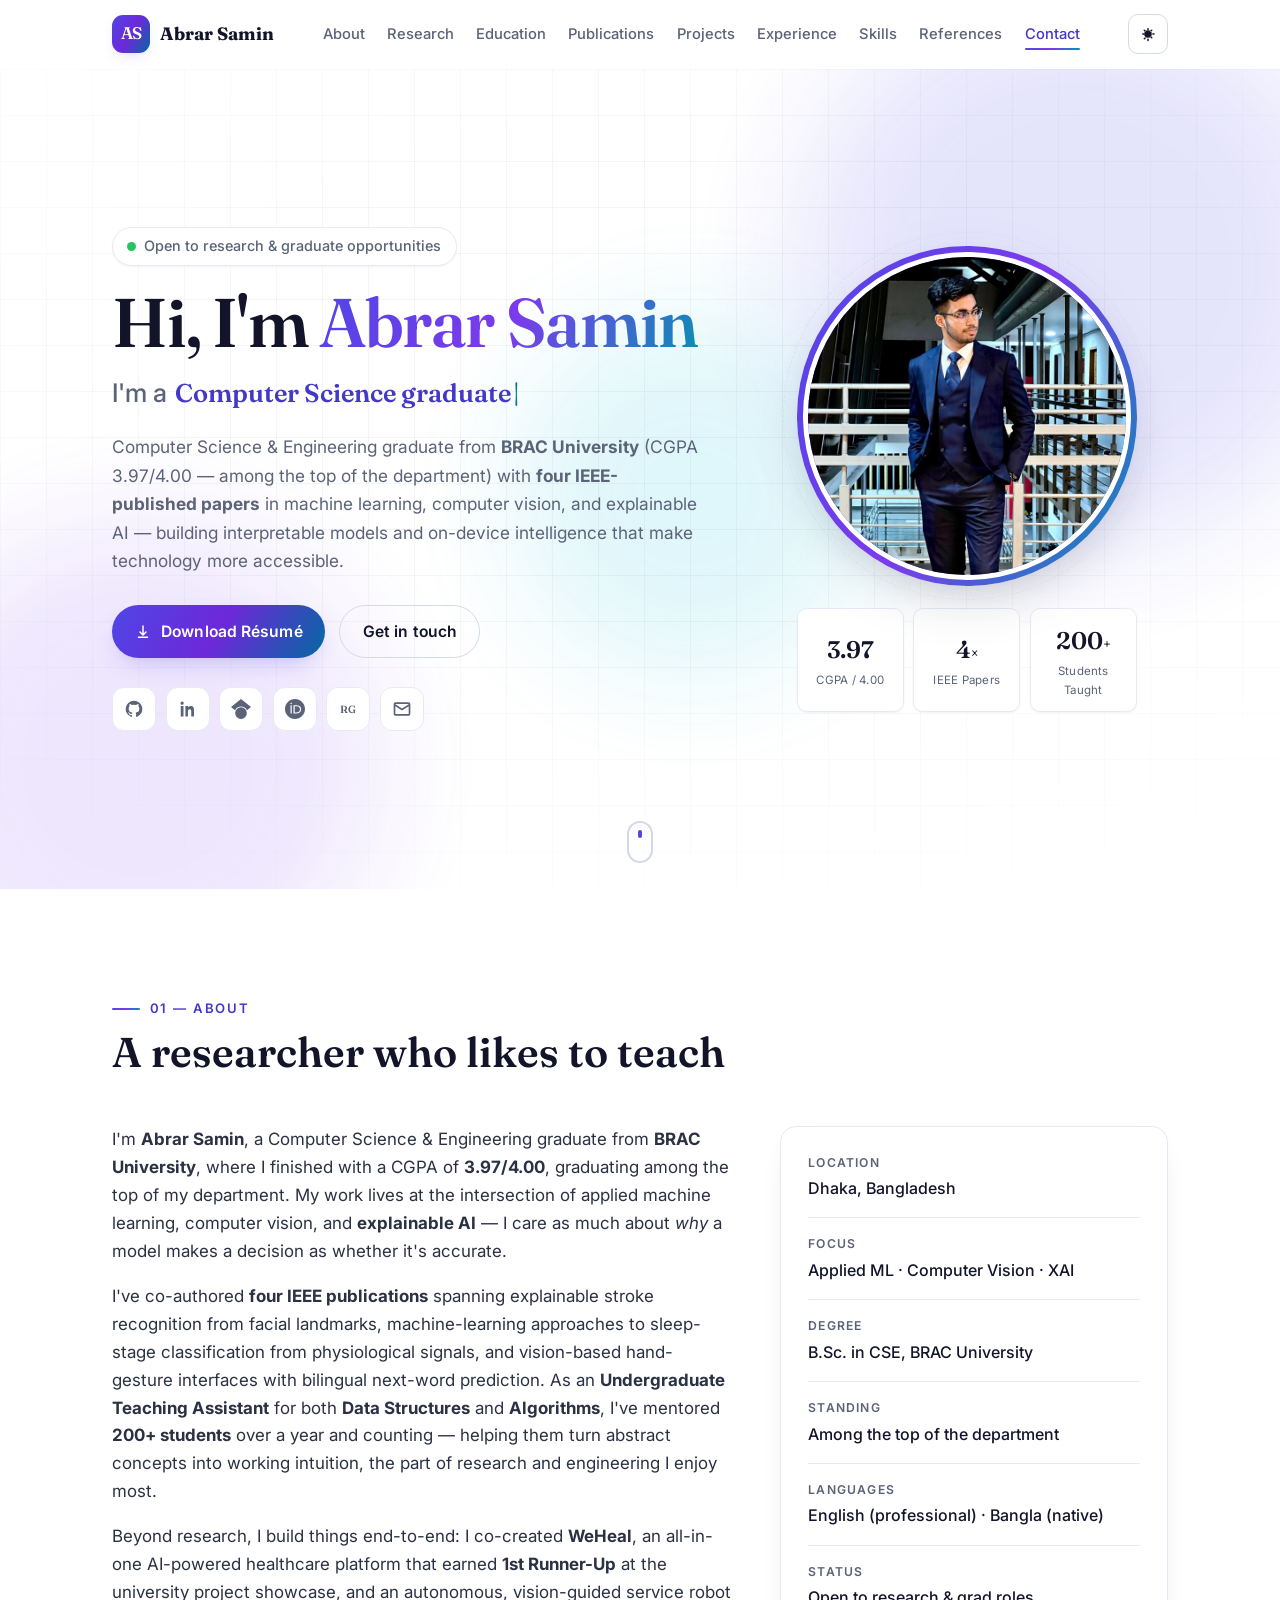
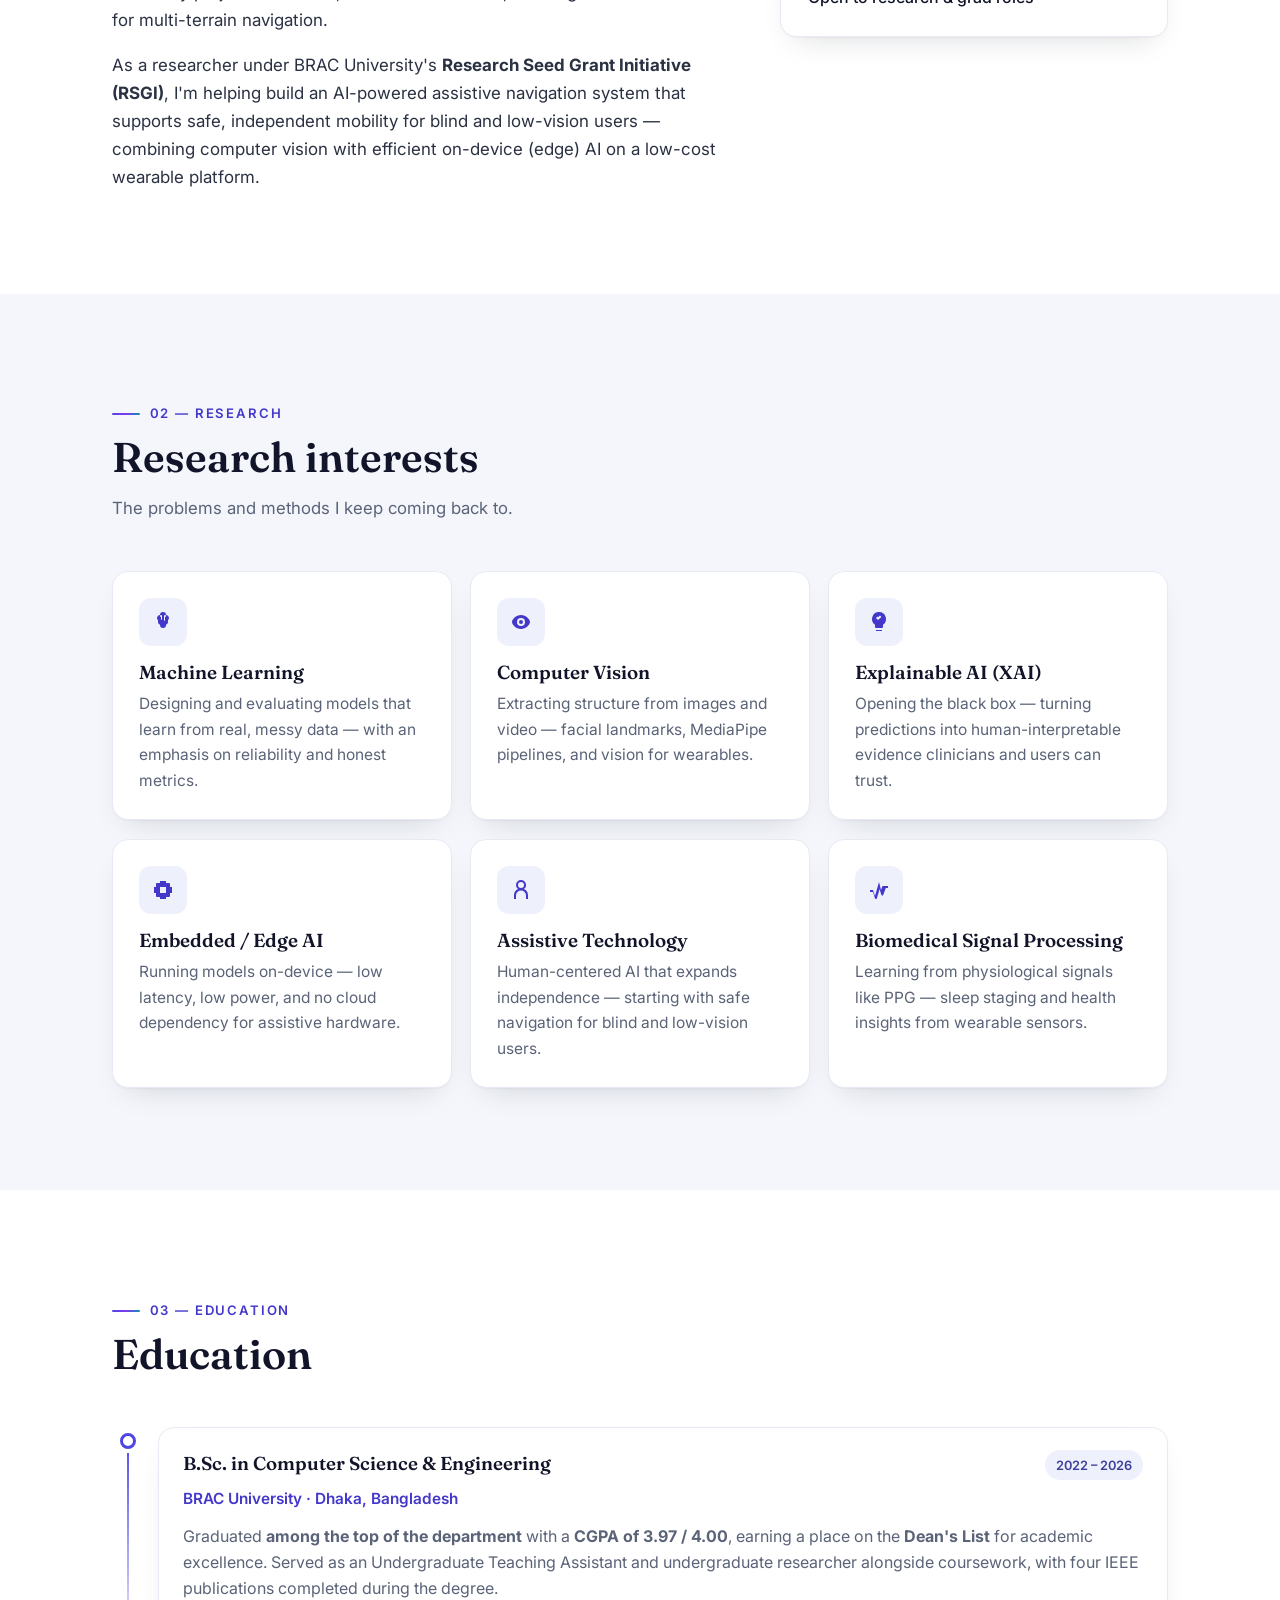
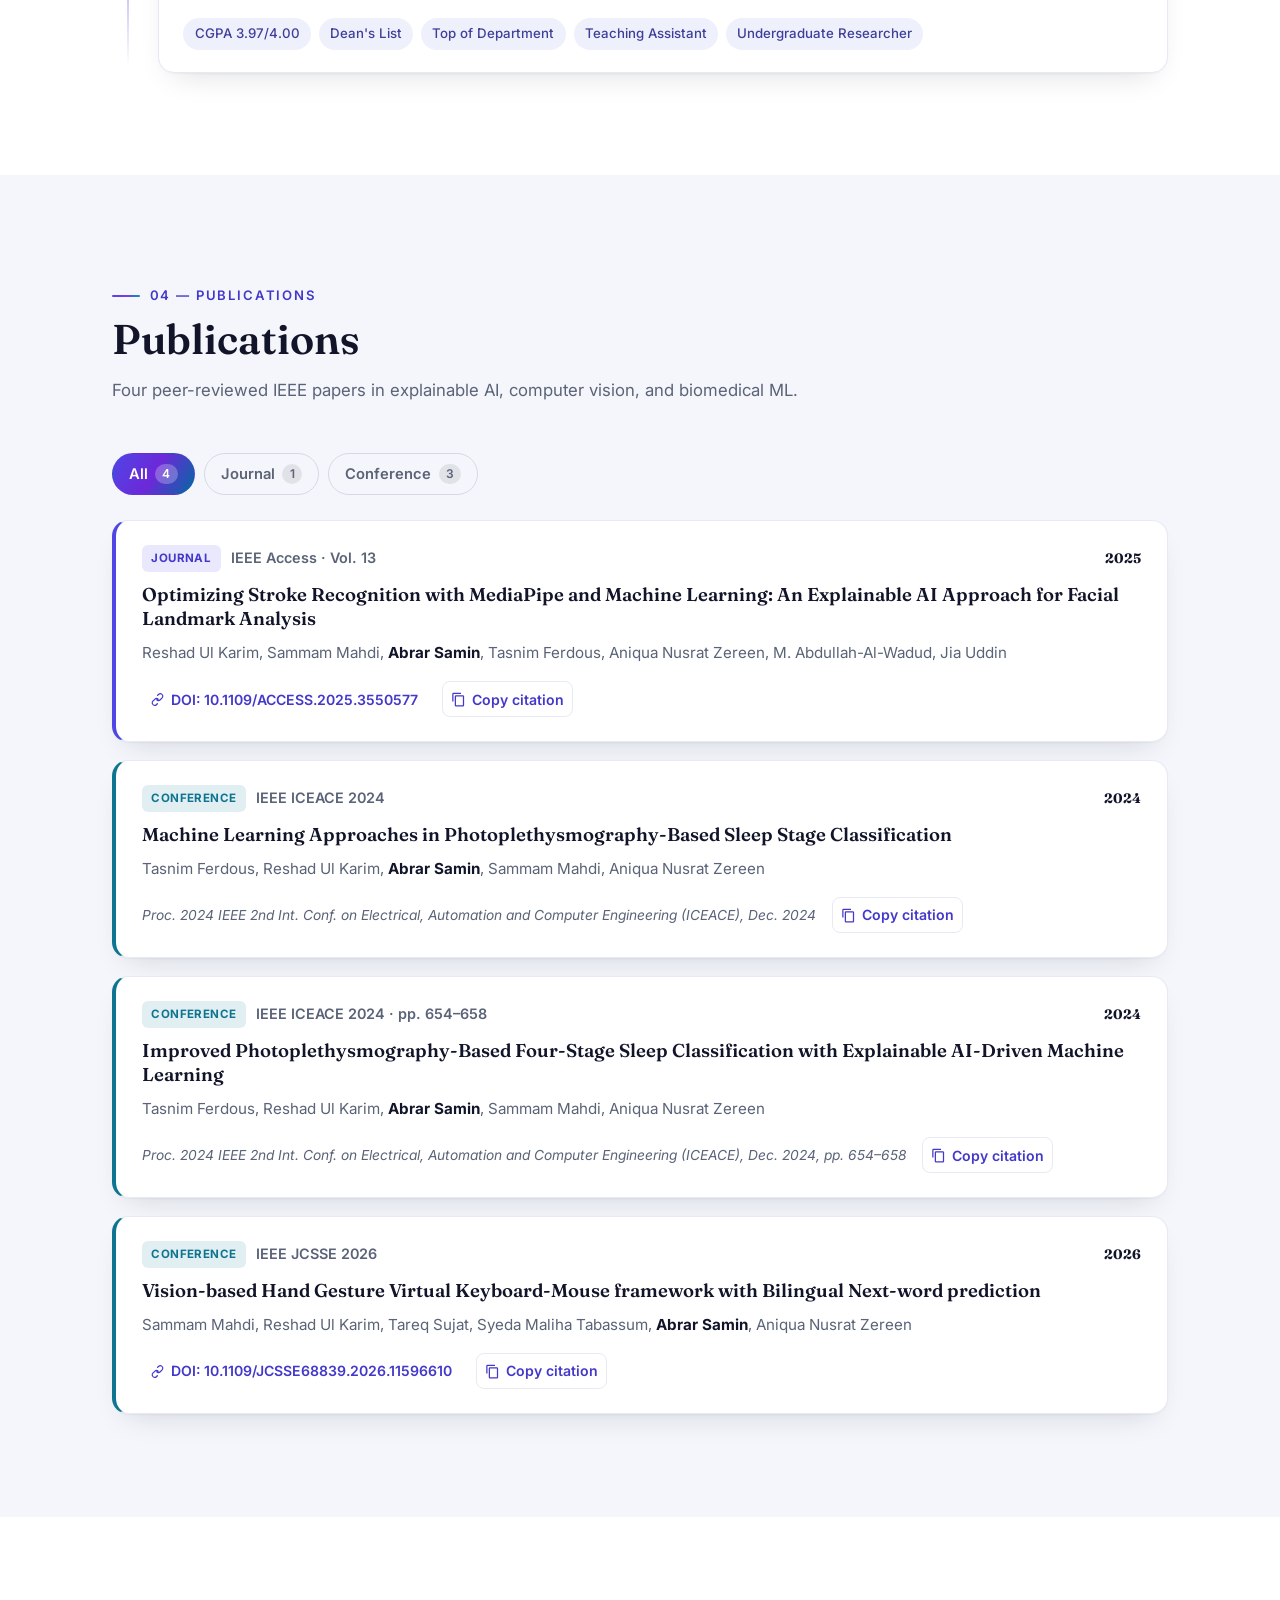
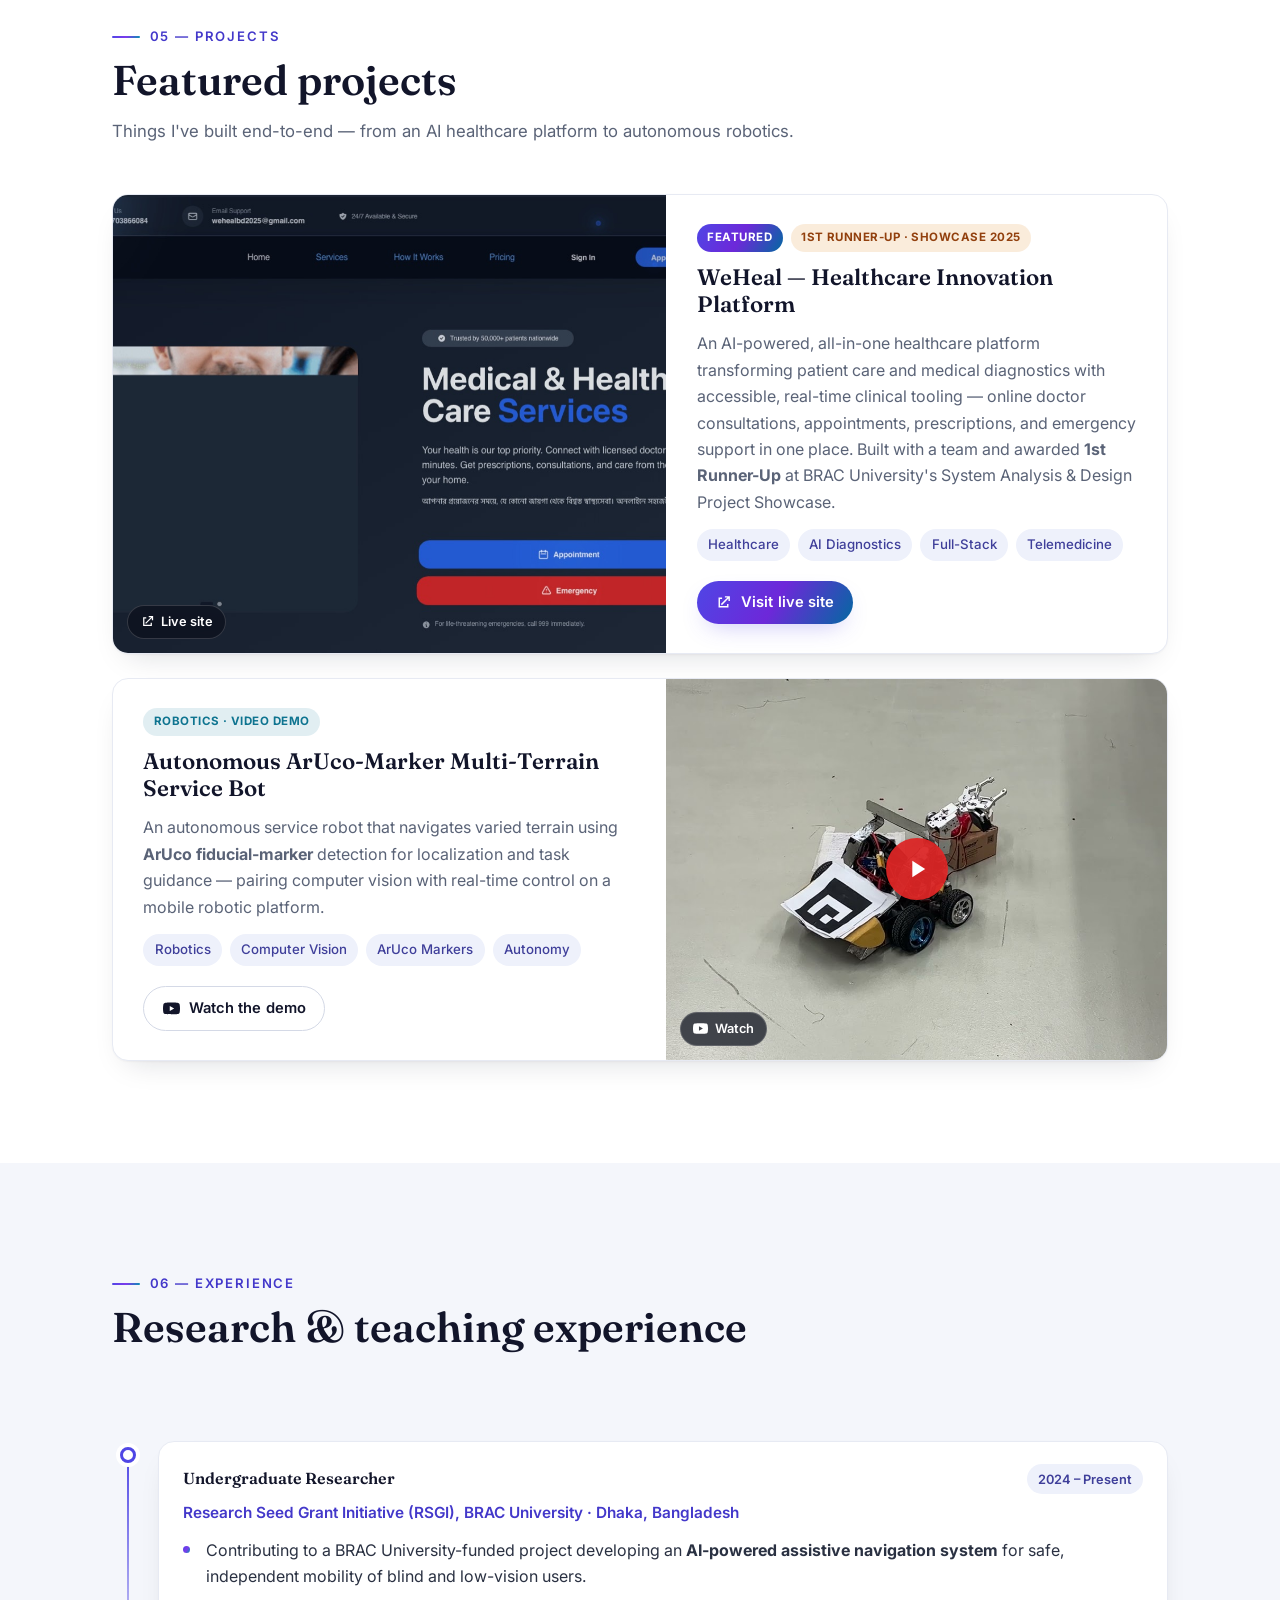
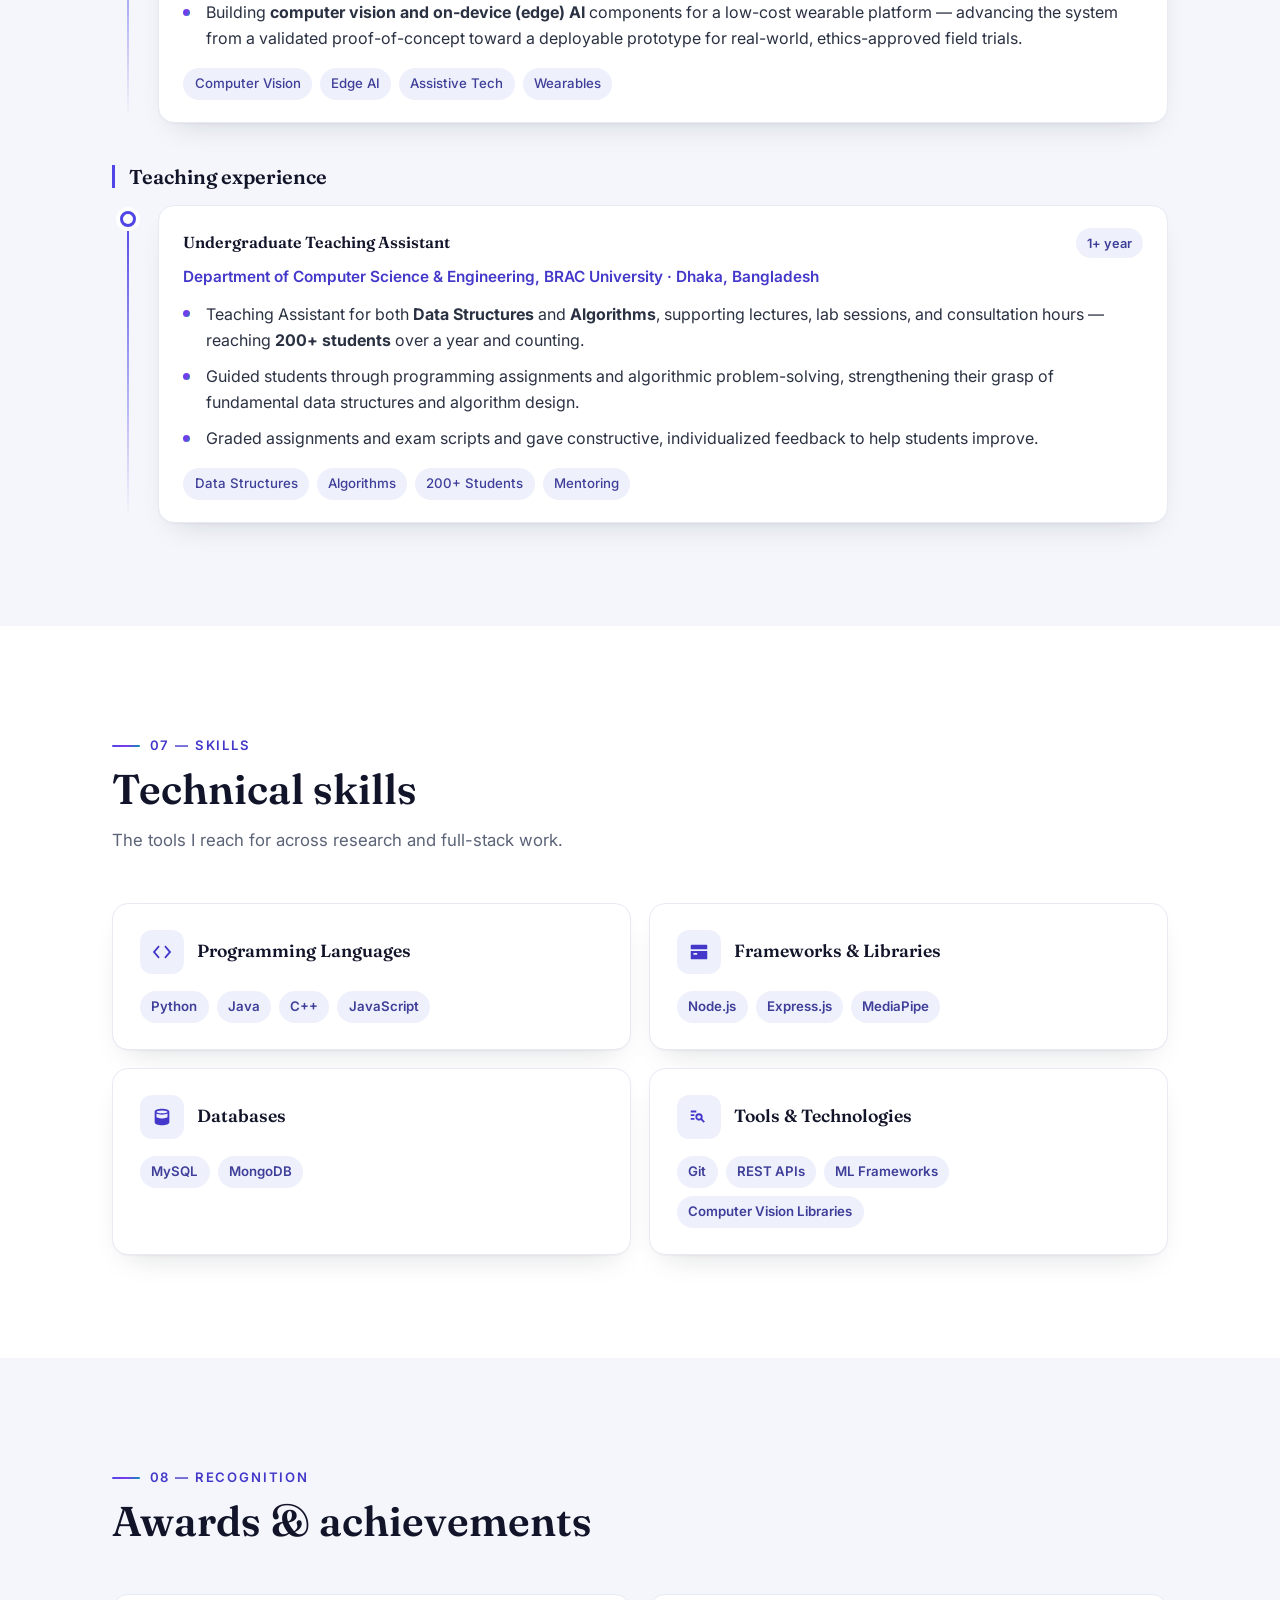
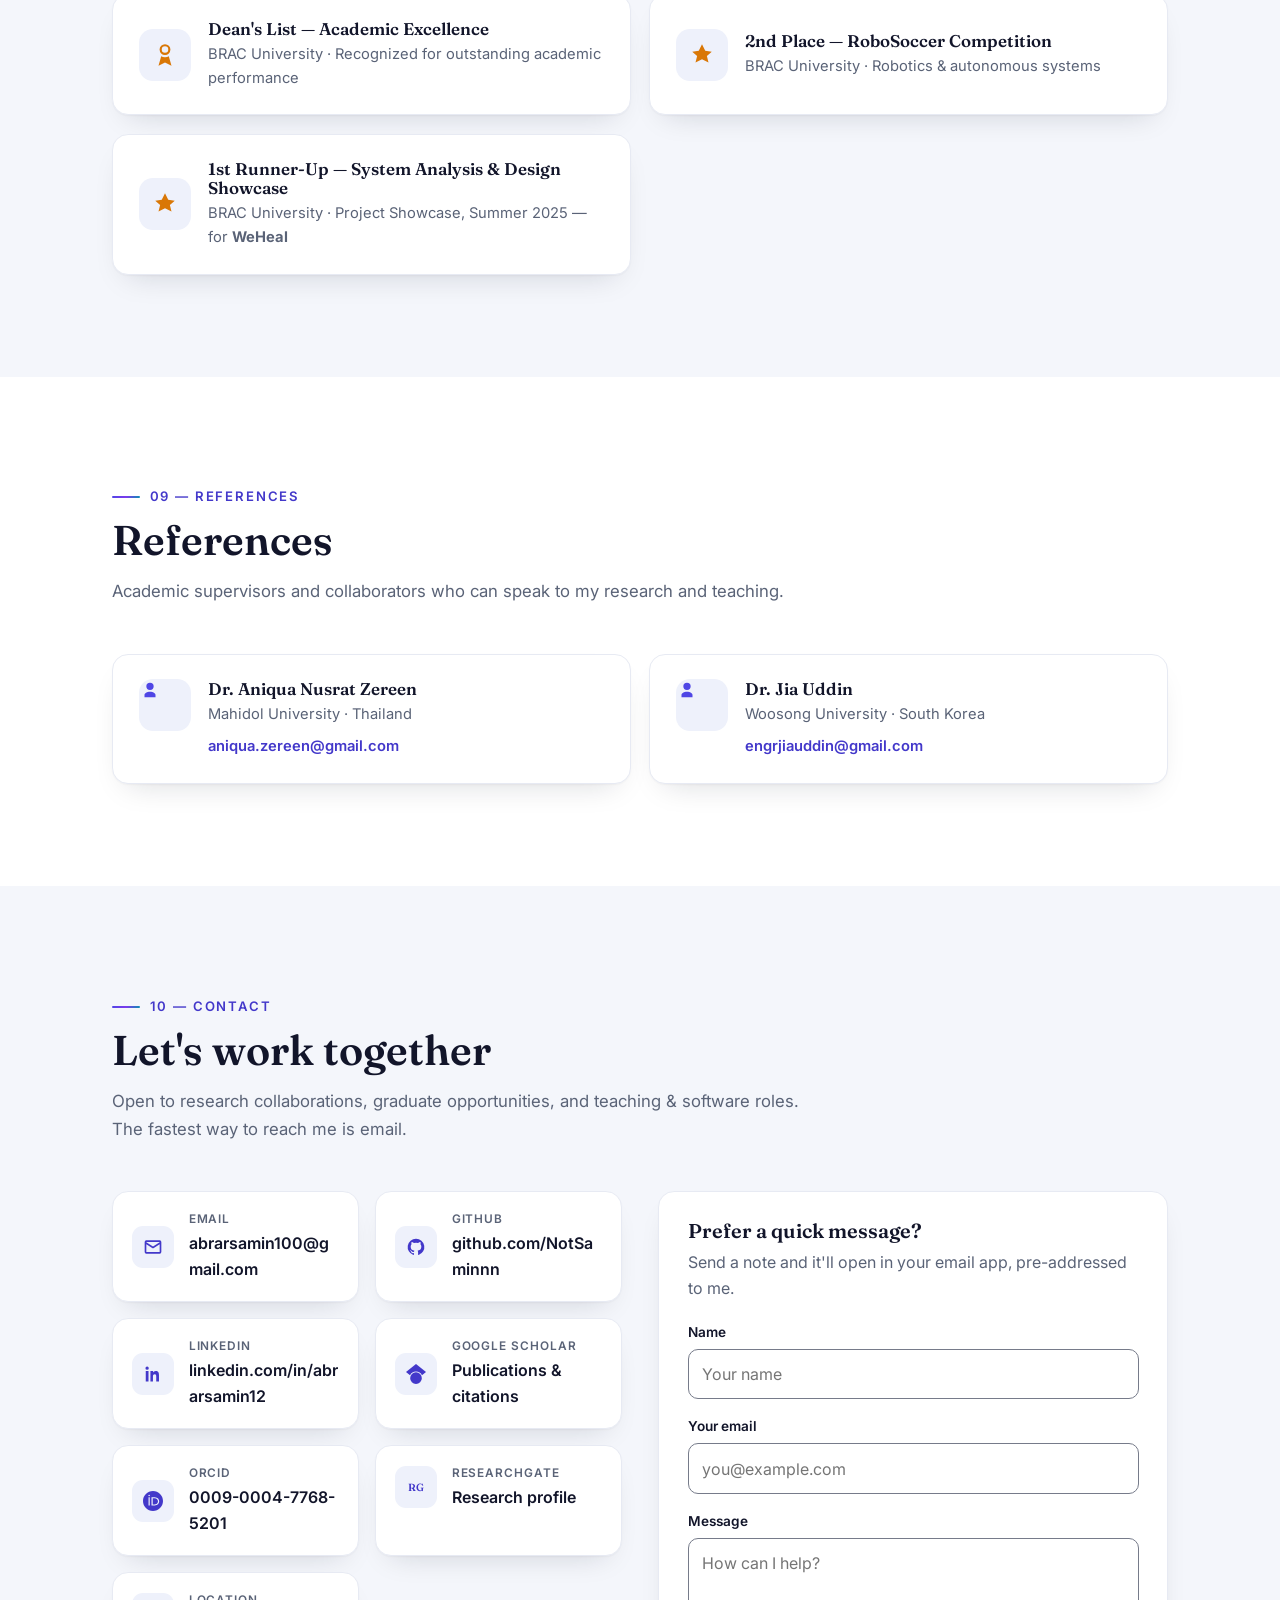
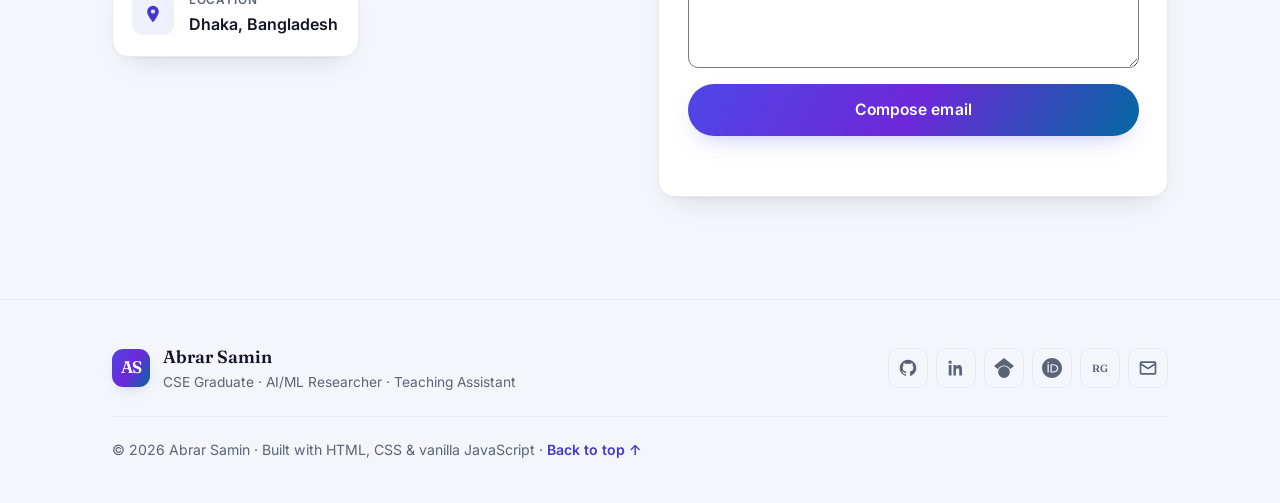
==== index.html @ ad6e702a "Add JCSSE 2026 publication, references, and update IEEE paper count to four. Includes the new confer" ====
<!DOCTYPE html>
<html lang="en" data-theme="light">
<head>
  <meta charset="UTF-8" />
  <meta name="viewport" content="width=device-width, initial-scale=1.0" />

  <!-- ============================ SEO / META ============================ -->
  <title>Abrar Samin — CSE Graduate, AI/ML Researcher &amp; Teaching Assistant</title>
  <meta name="description" content="Abrar Samin — CSE graduate (CGPA 3.97/4.00) with four IEEE papers in ML, computer vision &amp; XAI, who also builds full-stack and autonomous robotics projects." />
  <meta name="author" content="Abrar Samin" />
  <meta name="keywords" content="Abrar Samin, BRAC University, Computer Science, Machine Learning, Computer Vision, Explainable AI, XAI, Edge AI, Assistive Technology, Robotics, Full-Stack Development, Healthcare, WeHeal, IEEE, Researcher, Teaching Assistant, Dhaka, Portfolio" />
  <meta name="robots" content="index, follow" />
  <meta name="theme-color" content="#4f46e5" media="(prefers-color-scheme: light)" />
  <meta name="theme-color" content="#0b1020" media="(prefers-color-scheme: dark)" />
  <link rel="canonical" href="https://notsaminnn.github.io/" />

  <!-- Open Graph -->
  <meta property="og:type" content="website" />
  <meta property="og:site_name" content="Abrar Samin — Portfolio" />
  <meta property="og:title" content="Abrar Samin — CSE Graduate, AI/ML Researcher & Teaching Assistant" />
  <meta property="og:description" content="Computer Science graduate (CGPA 3.97/4.00) with four IEEE-published papers in ML, computer vision, and explainable AI. Researcher & teaching assistant at BRAC University." />
  <meta property="og:url" content="https://notsaminnn.github.io/" />
  <meta property="og:image" content="https://notsaminnn.github.io/assets/img/og-image.png" />
  <meta property="og:image:width" content="1200" />
  <meta property="og:image:height" content="630" />
  <meta property="og:image:alt" content="Abrar Samin — CSE Graduate, AI/ML Researcher and Teaching Assistant" />

  <!-- Twitter -->
  <meta name="twitter:card" content="summary_large_image" />
  <meta name="twitter:title" content="Abrar Samin — CSE Graduate, AI/ML Researcher & Teaching Assistant" />
  <meta name="twitter:description" content="Computer Science graduate (CGPA 3.97/4.00) with four IEEE-published papers in ML, computer vision, and explainable AI." />
  <meta name="twitter:image" content="https://notsaminnn.github.io/assets/img/og-image.png" />

  <!-- Icons / Manifest -->
  <link rel="icon" href="assets/icons/favicon.svg" type="image/svg+xml" />
  <link rel="apple-touch-icon" sizes="180x180" href="assets/icons/apple-touch-icon.png" />
  <link rel="manifest" href="site.webmanifest" />

  <!-- Fonts (with system fallbacks in CSS so the page degrades gracefully) -->
  <link rel="preconnect" href="https://fonts.googleapis.com" />
  <link rel="preconnect" href="https://fonts.gstatic.com" crossorigin />
  <link rel="stylesheet" href="https://fonts.googleapis.com/css2?family=Fraunces:opsz,wght@9..144,400;9..144,500;9..144,600&family=Inter:wght@400;500;600;700&display=swap" />

  <!-- Styles -->
  <link rel="stylesheet" href="style.css" />

  <!-- No-flash theme boot: set the saved/system theme before first paint -->
  <script>
    (function () {
      // Mark that JS is available so scroll-reveal styles apply (content stays
      // visible when JS is disabled — see the `.js .reveal` rules in style.css).
      document.documentElement.classList.add("js");
      try {
        var saved = localStorage.getItem("theme");
        var theme = saved || (window.matchMedia("(prefers-color-scheme: dark)").matches ? "dark" : "light");
        document.documentElement.setAttribute("data-theme", theme);
      } catch (e) {}
    })();
  </script>

  <!-- Structured data: Person (helps search engines & rich results) -->
  <script type="application/ld+json">
  {
    "@context": "https://schema.org",
    "@type": "Person",
    "name": "Abrar Samin",
    "jobTitle": "Computer Science & Engineering Graduate, AI/ML Researcher, Teaching Assistant",
    "url": "https://notsaminnn.github.io/",
    "image": "https://notsaminnn.github.io/assets/img/samin.jpg",
    "email": "abrarsamin100@gmail.com",
    "address": { "@type": "PostalAddress", "addressLocality": "Dhaka", "addressCountry": "Bangladesh" },
    "alumniOf": { "@type": "CollegeOrUniversity", "name": "BRAC University" },
    "knowsLanguage": ["English", "Bengali"],
    "knowsAbout": ["Machine Learning", "Computer Vision", "Explainable AI", "Edge AI", "Assistive Technology", "Biomedical Signal Processing", "Robotics", "Full-Stack Web Development", "Data Structures and Algorithms"],
    "award": [
      "Dean's List for Academic Excellence, BRAC University",
      "2nd Place, BRAC University RoboSoccer Competition",
      "1st Runner-Up, System Analysis and Design Project Showcase 2025"
    ],
    "sameAs": [
      "https://github.com/NotSaminnn",
      "https://linkedin.com/in/abrarsamin12",
      "https://scholar.google.com/citations?user=wri8qfwAAAAJ",
      "https://orcid.org/0009-0004-7768-5201",
      "https://www.researchgate.net/profile/Abrar-Samin-3"
    ]
  }
  </script>
</head>

<body>
  <a class="skip-link" href="#main">Skip to main content</a>

  <!-- ============================== HEADER / NAV ============================== -->
  <header class="site-header" id="top">
    <nav class="nav container" aria-label="Primary">
      <a href="#home" class="brand" aria-label="Abrar Samin — home">
        <span class="brand-mark" aria-hidden="true">AS</span>
        <span class="brand-name">Abrar Samin</span>
      </a>

      <ul id="nav-menu" class="nav-menu">
        <li><a class="nav-link" href="#about">About</a></li>
        <li><a class="nav-link" href="#interests">Research</a></li>
        <li><a class="nav-link" href="#education">Education</a></li>
        <li><a class="nav-link" href="#publications">Publications</a></li>
        <li><a class="nav-link" href="#projects">Projects</a></li>
        <li><a class="nav-link" href="#experience">Experience</a></li>
        <li><a class="nav-link" href="#skills">Skills</a></li>
        <li><a class="nav-link" href="#references">References</a></li>
        <li><a class="nav-link" href="#contact">Contact</a></li>
      </ul>

      <div class="nav-controls">
          <button id="theme-toggle" class="theme-toggle" type="button" aria-label="Switch to dark theme" title="Toggle theme">
            <svg class="icon-sun" viewBox="0 0 24 24" width="18" height="18" aria-hidden="true"><path fill="currentColor" d="M12 17a5 5 0 1 0 0-10 5 5 0 0 0 0 10Zm0-13a1 1 0 0 1 1 1v1.5a1 1 0 1 1-2 0V5a1 1 0 0 1 1-1Zm0 14a1 1 0 0 1 1 1v1.5a1 1 0 1 1-2 0V19a1 1 0 0 1 1-1ZM4 12a1 1 0 0 1 1-1h1.5a1 1 0 1 1 0 2H5a1 1 0 0 1-1-1Zm14.5-1H20a1 1 0 1 1 0 2h-1.5a1 1 0 1 1 0-2ZM6.34 6.34a1 1 0 0 1 1.41 0l1.06 1.06A1 1 0 0 1 7.4 8.81L6.34 7.75a1 1 0 0 1 0-1.41Zm8.9 8.9a1 1 0 0 1 1.41 0l1.06 1.06a1 1 0 0 1-1.41 1.41l-1.06-1.06a1 1 0 0 1 0-1.41ZM17.66 6.34a1 1 0 0 1 0 1.41L16.6 8.81a1 1 0 1 1-1.41-1.41l1.06-1.06a1 1 0 0 1 1.41 0ZM8.81 16.6a1 1 0 0 1 0 1.41l-1.06 1.06a1 1 0 0 1-1.41-1.41l1.06-1.06a1 1 0 0 1 1.41 0Z"/></svg>
            <svg class="icon-moon" viewBox="0 0 24 24" width="18" height="18" aria-hidden="true"><path fill="currentColor" d="M21.64 13a1 1 0 0 0-1.05-.14 8 8 0 0 1-3.37.73 8.15 8.15 0 0 1-8.14-8.1 8 8 0 0 1 .74-3.36 1 1 0 0 0-1.33-1.32A10.14 10.14 0 1 0 22 14.05a1 1 0 0 0-.36-1.05Z"/></svg>
          </button>
          <button id="nav-toggle" class="nav-toggle" aria-expanded="false" aria-controls="nav-menu" aria-label="Open menu">
            <span class="nav-toggle-bar" aria-hidden="true"></span>
          </button>
      </div>
    </nav>
  </header>

  <main id="main" tabindex="-1">

    <!-- ================================ HERO ================================ -->
    <section id="home" class="hero" aria-labelledby="hero-heading">
      <div class="hero-bg" aria-hidden="true">
        <span class="blob blob-1"></span>
        <span class="blob blob-2"></span>
        <span class="blob blob-3"></span>
        <span class="grid-overlay"></span>
      </div>

      <div class="container hero-inner">
        <div class="hero-text">
          <p class="hero-eyebrow reveal">
            <span class="status-dot" aria-hidden="true"></span>
            Open to research &amp; graduate opportunities
          </p>
          <h1 id="hero-heading" class="hero-title reveal">
            Hi, I'm <span class="gradient-text">Abrar Samin</span>
          </h1>
          <p class="hero-role reveal">
            <span class="typing-prefix">I'm a</span>
            <span id="typing" class="typing" aria-hidden="true"></span>
            <span class="sr-only">Computer Science graduate, AI/ML researcher, computer vision enthusiast, and teaching assistant.</span>
          </p>
          <p class="hero-lede reveal">
            Computer Science &amp; Engineering graduate from <strong>BRAC University</strong>
            (CGPA 3.97/4.00 — among the top of the department) with <strong>four IEEE-published papers</strong>
            in machine learning, computer vision, and explainable AI — building interpretable models and
            on-device intelligence that make technology more accessible.
          </p>

          <div class="hero-actions reveal">
            <a class="btn btn-primary" href="assets/resume/AbrarSamin_CV.pdf" download>
              <svg viewBox="0 0 24 24" width="18" height="18" aria-hidden="true"><path fill="currentColor" d="M12 3a1 1 0 0 1 1 1v9.59l2.3-2.3a1 1 0 0 1 1.4 1.42l-4 4a1 1 0 0 1-1.4 0l-4-4a1 1 0 0 1 1.4-1.42l2.3 2.3V4a1 1 0 0 1 1-1ZM5 19a1 1 0 0 1 1-1h12a1 1 0 1 1 0 2H6a1 1 0 0 1-1-1Z"/></svg>
              Download Résumé
            </a>
            <a class="btn btn-ghost" href="#contact">Get in touch</a>
          </div>

          <ul class="hero-social reveal" aria-label="Social links">
            <li><a href="https://github.com/NotSaminnn" target="_blank" rel="noopener" aria-label="GitHub (opens in a new tab)" title="GitHub">
              <svg viewBox="0 0 24 24" width="20" height="20" aria-hidden="true"><path fill="currentColor" d="M12 2a10 10 0 0 0-3.16 19.49c.5.09.68-.22.68-.48v-1.7c-2.78.6-3.37-1.34-3.37-1.34-.45-1.16-1.11-1.47-1.11-1.47-.9-.62.07-.6.07-.6 1 .07 1.53 1.03 1.53 1.03.9 1.53 2.34 1.09 2.91.83.09-.65.35-1.09.63-1.34-2.22-.25-4.55-1.11-4.55-4.94 0-1.09.39-1.98 1.03-2.68-.1-.26-.45-1.28.1-2.66 0 0 .84-.27 2.75 1.02a9.56 9.56 0 0 1 5 0c1.91-1.29 2.75-1.02 2.75-1.02.55 1.38.2 2.4.1 2.66.64.7 1.03 1.59 1.03 2.68 0 3.84-2.34 4.68-4.57 4.93.36.31.68.92.68 1.85v2.74c0 .27.18.58.69.48A10 10 0 0 0 12 2Z"/></svg>
            </a></li>
            <li><a href="https://linkedin.com/in/abrarsamin12" target="_blank" rel="noopener" aria-label="LinkedIn (opens in a new tab)" title="LinkedIn">
              <svg viewBox="0 0 24 24" width="20" height="20" aria-hidden="true"><path fill="currentColor" d="M6.94 5a2 2 0 1 1-4 0 2 2 0 0 1 4 0ZM3.3 8.5h3.3V21H3.3V8.5Zm5.62 0h3.16v1.71h.05c.44-.83 1.51-1.71 3.11-1.71 3.33 0 3.94 2.19 3.94 5.04V21h-3.29v-5.55c0-1.32-.02-3.02-1.84-3.02-1.84 0-2.12 1.44-2.12 2.93V21H8.92V8.5Z"/></svg>
            </a></li>
            <li><a href="https://scholar.google.com/citations?user=wri8qfwAAAAJ" target="_blank" rel="noopener" aria-label="Google Scholar (opens in a new tab)" title="Google Scholar">
              <svg viewBox="0 0 24 24" width="20" height="20" aria-hidden="true"><path fill="currentColor" d="M12 24a7 7 0 1 1 0-14 7 7 0 0 1 0 14Zm0-24L0 9.5l4.84 3.94A8 8 0 0 1 12 9a8 8 0 0 1 7.16 4.44L24 9.5 12 0Z"/></svg>
            </a></li>
            <li><a href="https://orcid.org/0009-0004-7768-5201" target="_blank" rel="noopener" aria-label="ORCID (opens in a new tab)" title="ORCID">
              <svg viewBox="0 0 24 24" width="20" height="20" aria-hidden="true"><path fill="currentColor" d="M12 0C5.37 0 0 5.37 0 12s5.37 12 12 12 12-5.37 12-12S18.63 0 12 0ZM7.37 4.38c.52 0 .95.43.95.95s-.43.95-.95.95-.95-.43-.95-.95.43-.95.95-.95Zm-.72 3.04H8.1v10.04H6.65V7.42Zm3.56 0h3.9c3.71 0 5.34 2.65 5.34 5.02 0 2.58-2.02 5.02-5.32 5.02h-3.92V7.42Zm1.44 1.3v7.44h2.3c3.27 0 4.02-2.48 4.02-3.72 0-2.02-1.28-3.72-4.1-3.72h-2.22Z"/></svg>
            </a></li>
            <li><a href="https://www.researchgate.net/profile/Abrar-Samin-3" target="_blank" rel="noopener" aria-label="ResearchGate (opens in a new tab)" title="ResearchGate">
              <svg viewBox="0 0 24 24" width="20" height="20" aria-hidden="true"><text x="12" y="17" text-anchor="middle" font-family="Fraunces, Georgia, serif" font-weight="600" font-size="12.5" letter-spacing="-0.5" fill="currentColor">RG</text></svg>
            </a></li>
            <li><a href="mailto:abrarsamin100@gmail.com" aria-label="Email" title="Email">
              <svg viewBox="0 0 24 24" width="20" height="20" aria-hidden="true"><path fill="currentColor" d="M4 4h16a2 2 0 0 1 2 2v12a2 2 0 0 1-2 2H4a2 2 0 0 1-2-2V6a2 2 0 0 1 2-2Zm0 2v.4l8 5 8-5V6H4Zm16 2.8-7.47 4.67a1 1 0 0 1-1.06 0L4 8.8V18h16V8.8Z"/></svg>
            </a></li>
          </ul>
        </div>

        <div class="hero-portrait reveal">
          <div class="portrait-ring">
            <img src="assets/img/samin.jpg" width="720" height="720"
                 alt="Portrait of Abrar Samin" class="portrait-img" fetchpriority="high" />
          </div>
          <ul class="hero-stats" aria-label="Quick facts">
            <li><span class="stat-num">3.97</span><span class="stat-label">CGPA / 4.00</span></li>
            <li><span class="stat-num">4<span class="stat-sup">×</span></span><span class="stat-label">IEEE Papers</span></li>
            <li><span class="stat-num">200<span class="stat-sup">+</span></span><span class="stat-label">Students Taught</span></li>
          </ul>
        </div>
      </div>

      <a href="#about" class="scroll-cue" aria-label="Scroll to about section">
        <span class="scroll-cue-mouse" aria-hidden="true"></span>
      </a>
    </section>

    <!-- ================================ ABOUT ================================ -->
    <section id="about" class="section">
      <div class="container">
        <header class="section-head reveal">
          <span class="section-kicker">01 — About</span>
          <h2 class="section-title">A researcher who likes to teach</h2>
        </header>

        <div class="about-grid">
          <div class="about-bio reveal">
            <p>
              I'm <strong>Abrar Samin</strong>, a Computer Science &amp; Engineering graduate from
              <strong>BRAC University</strong>, where I finished with a CGPA of <strong>3.97/4.00</strong>,
              graduating among the top of my department. My work lives at the intersection of applied machine
              learning, computer vision, and <strong>explainable AI</strong> — I care as much about
              <em>why</em> a model makes a decision as whether it's accurate.
            </p>
            <p>
              I've co-authored <strong>four IEEE publications</strong> spanning explainable stroke recognition
              from facial landmarks, machine-learning approaches to sleep-stage classification from
              physiological signals, and vision-based hand-gesture interfaces with bilingual next-word prediction. As an <strong>Undergraduate Teaching Assistant</strong> for both
              <strong>Data Structures</strong> and <strong>Algorithms</strong>, I've mentored
              <strong>200+ students</strong> over a year and counting — helping them turn abstract concepts
              into working intuition, the part of research and engineering I enjoy most.
            </p>
            <p>
              Beyond research, I build things end-to-end: I co-created <strong>WeHeal</strong>, an all-in-one
              AI-powered healthcare platform that earned <strong>1st Runner-Up</strong> at the university
              project showcase, and an autonomous, vision-guided service robot for multi-terrain navigation.
            </p>
            <p>
              As a researcher under BRAC University's <strong>Research Seed Grant Initiative (RSGI)</strong>,
              I'm helping build an AI-powered assistive navigation system that supports safe, independent
              mobility for blind and low-vision users — combining computer vision with efficient on-device
              (edge) AI on a low-cost wearable platform.
            </p>
          </div>

          <aside class="about-facts reveal" aria-label="Quick facts">
            <dl>
              <div><dt>Location</dt><dd>Dhaka, Bangladesh</dd></div>
              <div><dt>Focus</dt><dd>Applied ML · Computer Vision · XAI</dd></div>
              <div><dt>Degree</dt><dd>B.Sc. in CSE, BRAC University</dd></div>
              <div><dt>Standing</dt><dd>Among the top of the department</dd></div>
              <div><dt>Languages</dt><dd>English (professional) · Bangla (native)</dd></div>
              <div><dt>Status</dt><dd>Open to research &amp; grad roles</dd></div>
            </dl>
          </aside>
        </div>
      </div>
    </section>

    <!-- =========================== RESEARCH INTERESTS =========================== -->
    <section id="interests" class="section section-alt">
      <div class="container">
        <header class="section-head reveal">
          <span class="section-kicker">02 — Research</span>
          <h2 class="section-title">Research interests</h2>
          <p class="section-sub">The problems and methods I keep coming back to.</p>
        </header>

        <ul class="cards-grid interests-grid">
          <li class="card interest-card reveal">
            <span class="card-icon" aria-hidden="true">
              <svg viewBox="0 0 24 24" width="24" height="24"><path fill="currentColor" d="M12 2a3 3 0 0 1 3 3 3 3 0 0 1 2 5.24V12a3 3 0 0 1-2 2.83V15a3 3 0 1 1-6 0v-.17A3 3 0 0 1 7 12v-1.76A3 3 0 0 1 9 5a3 3 0 0 1 3-3Zm-1 4a1 1 0 0 0-1-1 1 1 0 1 0 0 2v2a1 1 0 0 0 1 1V6Zm2 0v5a1 1 0 0 0 1-1V7a1 1 0 1 0 0-2 1 1 0 0 0-1 1Z"/></svg>
            </span>
            <h3>Machine Learning</h3>
            <p>Designing and evaluating models that learn from real, messy data — with an emphasis on reliability and honest metrics.</p>
          </li>
          <li class="card interest-card reveal">
            <span class="card-icon" aria-hidden="true">
              <svg viewBox="0 0 24 24" width="24" height="24"><path fill="currentColor" d="M12 5c-5 0-9 4.5-9 7s4 7 9 7 9-4.5 9-7-4-7-9-7Zm0 11a4 4 0 1 1 0-8 4 4 0 0 1 0 8Zm0-2a2 2 0 1 0 0-4 2 2 0 0 0 0 4Z"/></svg>
            </span>
            <h3>Computer Vision</h3>
            <p>Extracting structure from images and video — facial landmarks, MediaPipe pipelines, and vision for wearables.</p>
          </li>
          <li class="card interest-card reveal">
            <span class="card-icon" aria-hidden="true">
              <svg viewBox="0 0 24 24" width="24" height="24"><path fill="currentColor" d="M9 21h6v-1H9v1Zm3-19a7 7 0 0 0-4 12.74V17a1 1 0 0 0 1 1h6a1 1 0 0 0 1-1v-2.26A7 7 0 0 0 12 2Zm-1 8-2-2 1.4-1.4.6.6L13 5.6 14.4 7 11 10Z"/></svg>
            </span>
            <h3>Explainable AI (XAI)</h3>
            <p>Opening the black box — turning predictions into human-interpretable evidence clinicians and users can trust.</p>
          </li>
          <li class="card interest-card reveal">
            <span class="card-icon" aria-hidden="true">
              <svg viewBox="0 0 24 24" width="24" height="24"><path fill="currentColor" d="M9 3h6v2h3a1 1 0 0 1 1 1v3h2v6h-2v3a1 1 0 0 1-1 1h-3v2H9v-2H6a1 1 0 0 1-1-1v-3H3V9h2V6a1 1 0 0 1 1-1h3V3Zm0 6v6h6V9H9Z"/></svg>
            </span>
            <h3>Embedded / Edge AI</h3>
            <p>Running models on-device — low latency, low power, and no cloud dependency for assistive hardware.</p>
          </li>
          <li class="card interest-card reveal">
            <span class="card-icon" aria-hidden="true">
              <svg viewBox="0 0 24 24" width="24" height="24"><path fill="currentColor" d="M12 2a5 5 0 0 0-5 5c0 1.7.85 3.2 2.15 4.1A7 7 0 0 0 5 17.5V21h2v-3.5a5 5 0 0 1 10 0V21h2v-3.5a7 7 0 0 0-4.15-6.4A5 5 0 0 0 12 2Zm0 2a3 3 0 1 1 0 6 3 3 0 0 1 0-6Z"/></svg>
            </span>
            <h3>Assistive Technology</h3>
            <p>Human-centered AI that expands independence — starting with safe navigation for blind and low-vision users.</p>
          </li>
          <li class="card interest-card reveal">
            <span class="card-icon" aria-hidden="true">
              <svg viewBox="0 0 24 24" width="24" height="24"><path fill="currentColor" d="M3 12h3l2 6 4-14 2 8 1.5-4H21v2h-2.2l-2.6 6.9a1 1 0 0 1-1.9-.1L12.6 11 9.9 20.3a1 1 0 0 1-1.9.1L6 14H3v-2Z"/></svg>
            </span>
            <h3>Biomedical Signal Processing</h3>
            <p>Learning from physiological signals like PPG — sleep staging and health insights from wearable sensors.</p>
          </li>
        </ul>
      </div>
    </section>

    <!-- ============================== EDUCATION ============================== -->
    <section id="education" class="section">
      <div class="container">
        <header class="section-head reveal">
          <span class="section-kicker">03 — Education</span>
          <h2 class="section-title">Education</h2>
        </header>

        <ol class="timeline">
          <li class="timeline-item reveal">
            <div class="timeline-marker" aria-hidden="true"></div>
            <div class="timeline-card card">
              <div class="timeline-top">
                <h3>B.Sc. in Computer Science &amp; Engineering</h3>
                <span class="pill pill-date">2022 – 2026</span>
              </div>
              <p class="timeline-org">BRAC University · Dhaka, Bangladesh</p>
              <p class="timeline-desc">
                Graduated <strong>among the top of the department</strong> with a
                <strong>CGPA of 3.97 / 4.00</strong>, earning a place on the <strong>Dean's List</strong> for
                academic excellence. Served as an Undergraduate Teaching Assistant and undergraduate researcher
                alongside coursework, with four IEEE publications completed during the degree.
              </p>
              <ul class="tag-list">
                <li class="tag">CGPA 3.97/4.00</li>
                <li class="tag">Dean's List</li>
                <li class="tag">Top of Department</li>
                <li class="tag">Teaching Assistant</li>
                <li class="tag">Undergraduate Researcher</li>
              </ul>
            </div>
          </li>
        </ol>
      </div>
    </section>

    <!-- ============================= PUBLICATIONS ============================= -->
    <section id="publications" class="section section-alt">
      <div class="container">
        <header class="section-head reveal">
          <span class="section-kicker">04 — Publications</span>
          <h2 class="section-title">Publications</h2>
          <p class="section-sub">Four peer-reviewed IEEE papers in explainable AI, computer vision, and biomedical ML.</p>
        </header>

        <div class="pub-filters reveal" role="group" aria-label="Filter publications by type">
          <button class="filter-btn is-active" data-filter="all" aria-pressed="true">All <span class="count">4</span></button>
          <button class="filter-btn" data-filter="journal" aria-pressed="false">Journal <span class="count">1</span></button>
          <button class="filter-btn" data-filter="conference" aria-pressed="false">Conference <span class="count">3</span></button>
        </div>

        <ul class="pub-list">
          <!-- Publication 1 — IEEE Access (Journal) -->
          <li class="pub-card card reveal" data-type="journal" data-year="2025">
            <div class="pub-meta">
              <span class="pub-badge badge-journal">Journal</span>
              <span class="pub-venue">IEEE Access · Vol. 13</span>
              <span class="pub-year">2025</span>
            </div>
            <h3 class="pub-title">
              Optimizing Stroke Recognition with MediaPipe and Machine Learning: An Explainable AI Approach for Facial Landmark Analysis
            </h3>
            <p class="pub-authors">
              Reshad Ul Karim, Sammam Mahdi, <span class="me">Abrar Samin</span>, Tasnim Ferdous,
              Aniqua Nusrat Zereen, M. Abdullah-Al-Wadud, Jia Uddin
            </p>
            <div class="pub-links">
              <a class="pub-link" href="https://doi.org/10.1109/ACCESS.2025.3550577" target="_blank" rel="noopener">
                <svg viewBox="0 0 24 24" width="15" height="15" aria-hidden="true"><path fill="currentColor" d="M10 13a5 5 0 0 0 7.07 0l3-3A5 5 0 0 0 13 3l-1.5 1.5A1 1 0 0 0 13 6l1.5-1.5a3 3 0 0 1 4.24 4.24l-3 3a3 3 0 0 1-4.24 0 1 1 0 0 0-1.5 1.26Zm4-2a5 5 0 0 0-7.07 0l-3 3A5 5 0 0 0 11 21l1.5-1.5A1 1 0 0 0 11 18l-1.5 1.5a3 3 0 0 1-4.24-4.24l3-3a3 3 0 0 1 4.24 0A1 1 0 0 0 14 11Z"/></svg>
                DOI: 10.1109/ACCESS.2025.3550577
              </a>
              <button class="pub-link cite-copy" type="button"
                data-citation='R. U. Karim, S. Mahdi, A. Samin, T. Ferdous, A. N. Zereen, M. Abdullah-Al-Wadud, and J. Uddin, "Optimizing Stroke Recognition with MediaPipe and Machine Learning: An Explainable AI Approach for Facial Landmark Analysis," IEEE Access, vol. 13, 2025, doi: 10.1109/ACCESS.2025.3550577.'>
                <svg viewBox="0 0 24 24" width="15" height="15" aria-hidden="true"><path fill="currentColor" d="M16 1H4a2 2 0 0 0-2 2v12h2V3h12V1Zm3 4H8a2 2 0 0 0-2 2v14a2 2 0 0 0 2 2h11a2 2 0 0 0 2-2V7a2 2 0 0 0-2-2Zm0 16H8V7h11v14Z"/></svg>
                <span class="cite-label">Copy citation</span>
              </button>
            </div>
          </li>

          <!-- Publication 2 — ICEACE 2024 (Conference) -->
          <li class="pub-card card reveal" data-type="conference" data-year="2024">
            <div class="pub-meta">
              <span class="pub-badge badge-conf">Conference</span>
              <span class="pub-venue">IEEE ICEACE 2024</span>
              <span class="pub-year">2024</span>
            </div>
            <h3 class="pub-title">
              Machine Learning Approaches in Photoplethysmography-Based Sleep Stage Classification
            </h3>
            <p class="pub-authors">
              Tasnim Ferdous, Reshad Ul Karim, <span class="me">Abrar Samin</span>, Sammam Mahdi, Aniqua Nusrat Zereen
            </p>
            <div class="pub-links">
              <span class="pub-note">Proc. 2024 IEEE 2nd Int. Conf. on Electrical, Automation and Computer Engineering (ICEACE), Dec. 2024</span>
              <button class="pub-link cite-copy" type="button"
                data-citation='T. Ferdous, R. U. Karim, A. Samin, S. Mahdi, and A. N. Zereen, "Machine Learning Approaches in Photoplethysmography-Based Sleep Stage Classification," in Proc. 2024 IEEE 2nd Int. Conf. on Electrical, Automation and Computer Engineering (ICEACE), Dec. 2024.'>
                <svg viewBox="0 0 24 24" width="15" height="15" aria-hidden="true"><path fill="currentColor" d="M16 1H4a2 2 0 0 0-2 2v12h2V3h12V1Zm3 4H8a2 2 0 0 0-2 2v14a2 2 0 0 0 2 2h11a2 2 0 0 0 2-2V7a2 2 0 0 0-2-2Zm0 16H8V7h11v14Z"/></svg>
                <span class="cite-label">Copy citation</span>
              </button>
            </div>
          </li>

          <!-- Publication 3 — ICEACE 2024 (Conference) -->
          <li class="pub-card card reveal" data-type="conference" data-year="2024">
            <div class="pub-meta">
              <span class="pub-badge badge-conf">Conference</span>
              <span class="pub-venue">IEEE ICEACE 2024 · pp. 654–658</span>
              <span class="pub-year">2024</span>
            </div>
            <h3 class="pub-title">
              Improved Photoplethysmography-Based Four-Stage Sleep Classification with Explainable AI-Driven Machine Learning
            </h3>
            <p class="pub-authors">
              Tasnim Ferdous, Reshad Ul Karim, <span class="me">Abrar Samin</span>, Sammam Mahdi, Aniqua Nusrat Zereen
            </p>
            <div class="pub-links">
              <span class="pub-note">Proc. 2024 IEEE 2nd Int. Conf. on Electrical, Automation and Computer Engineering (ICEACE), Dec. 2024, pp. 654–658</span>
              <button class="pub-link cite-copy" type="button"
                data-citation='T. Ferdous, R. U. Karim, A. Samin, S. Mahdi, and A. N. Zereen, "Improved Photoplethysmography-Based Four-Stage Sleep Classification with Explainable AI-Driven Machine Learning," in Proc. 2024 IEEE 2nd Int. Conf. on Electrical, Automation and Computer Engineering (ICEACE), Dec. 2024, pp. 654-658.'>
                <svg viewBox="0 0 24 24" width="15" height="15" aria-hidden="true"><path fill="currentColor" d="M16 1H4a2 2 0 0 0-2 2v12h2V3h12V1Zm3 4H8a2 2 0 0 0-2 2v14a2 2 0 0 0 2 2h11a2 2 0 0 0 2-2V7a2 2 0 0 0-2-2Zm0 16H8V7h11v14Z"/></svg>
                <span class="cite-label">Copy citation</span>
              </button>
            </div>
          </li>

          <!-- Publication 4 — JCSSE 2026 (Conference) -->
          <li class="pub-card card reveal" data-type="conference" data-year="2026">
            <div class="pub-meta">
              <span class="pub-badge badge-conf">Conference</span>
              <span class="pub-venue">IEEE JCSSE 2026</span>
              <span class="pub-year">2026</span>
            </div>
            <h3 class="pub-title">
              Vision-based Hand Gesture Virtual Keyboard-Mouse framework with Bilingual Next-word prediction
            </h3>
            <p class="pub-authors">
              Sammam Mahdi, Reshad Ul Karim, Tareq Sujat, Syeda Maliha Tabassum, <span class="me">Abrar Samin</span>, Aniqua Nusrat Zereen
            </p>
            <div class="pub-links">
              <a class="pub-link" href="https://doi.org/10.1109/JCSSE68839.2026.11596610" target="_blank" rel="noopener">
                <svg viewBox="0 0 24 24" width="15" height="15" aria-hidden="true"><path fill="currentColor" d="M10 13a5 5 0 0 0 7.07 0l3-3A5 5 0 0 0 13 3l-1.5 1.5A1 1 0 0 0 13 6l1.5-1.5a3 3 0 0 1 4.24 4.24l-3 3a3 3 0 0 1-4.24 0 1 1 0 0 0-1.5 1.26Zm4-2a5 5 0 0 0-7.07 0l-3 3A5 5 0 0 0 11 21l1.5-1.5A1 1 0 0 0 11 18l-1.5 1.5a3 3 0 0 1-4.24-4.24l3-3a3 3 0 0 1 4.24 0A1 1 0 0 0 14 11Z"/></svg>
                DOI: 10.1109/JCSSE68839.2026.11596610
              </a>
              <button class="pub-link cite-copy" type="button"
                data-citation='S. Mahdi, R. U. Karim, T. Sujat, S. M. Tabassum, A. Samin, and A. N. Zereen, "Vision-based Hand Gesture Virtual Keyboard-Mouse framework with Bilingual Next-word prediction," in Proc. 2026 23rd Int. Joint Conf. on Computer Science and Software Engineering (JCSSE), Jun. 2026, doi: 10.1109/JCSSE68839.2026.11596610.'>
                <svg viewBox="0 0 24 24" width="15" height="15" aria-hidden="true"><path fill="currentColor" d="M16 1H4a2 2 0 0 0-2 2v12h2V3h12V1Zm3 4H8a2 2 0 0 0-2 2v14a2 2 0 0 0 2 2h11a2 2 0 0 0 2-2V7a2 2 0 0 0-2-2Zm0 16H8V7h11v14Z"/></svg>
                <span class="cite-label">Copy citation</span>
              </button>
            </div>
          </li>
        </ul>
        <p class="pub-empty" hidden>No publications match this filter.</p>
        <p class="sr-only" id="cite-status" role="status" aria-live="polite"></p>
      </div>
    </section>

    <!-- =============================== PROJECTS =============================== -->
    <section id="projects" class="section">
      <div class="container">
        <header class="section-head reveal">
          <span class="section-kicker">05 — Projects</span>
          <h2 class="section-title">Featured projects</h2>
          <p class="section-sub">Things I've built end-to-end — from an AI healthcare platform to autonomous robotics.</p>
        </header>

        <div class="projects-list">
          <!-- WeHeal — featured -->
          <article class="project-featured card reveal">
            <a class="project-media" href="https://weheal.live/" target="_blank" rel="noopener"
               aria-label="Open the WeHeal live site in a new tab">
              <img src="assets/img/weheal.jpg" alt="The WeHeal healthcare platform homepage"
                   loading="lazy" width="1200" height="806" />
              <span class="media-badge">
                <svg viewBox="0 0 24 24" width="15" height="15" aria-hidden="true"><path fill="currentColor" d="M14 3h7v7h-2V6.41l-9.29 9.3-1.42-1.42 9.3-9.29H14V3ZM5 5h5v2H7v10h10v-3h2v5H5V5Z"/></svg>
                Live site
              </span>
            </a>
            <div class="project-body">
              <div class="project-flags">
                <span class="project-flag flag-featured">Featured</span>
                <span class="project-flag flag-award">1st Runner-Up · Showcase 2025</span>
              </div>
              <h3 class="project-title">WeHeal — Healthcare Innovation Platform</h3>
              <p class="project-desc">
                An AI-powered, all-in-one healthcare platform transforming patient care and medical diagnostics
                with accessible, real-time clinical tooling — online doctor consultations, appointments,
                prescriptions, and emergency support in one place. Built with a team and awarded
                <strong>1st Runner-Up</strong> at BRAC University's System Analysis &amp; Design Project Showcase.
              </p>
              <ul class="tag-list">
                <li class="tag">Healthcare</li>
                <li class="tag">AI Diagnostics</li>
                <li class="tag">Full-Stack</li>
                <li class="tag">Telemedicine</li>
              </ul>
              <div class="project-links">
                <a class="btn btn-primary btn-sm" href="https://weheal.live/" target="_blank" rel="noopener">
                  <svg viewBox="0 0 24 24" width="17" height="17" aria-hidden="true"><path fill="currentColor" d="M14 3h7v7h-2V6.41l-9.29 9.3-1.42-1.42 9.3-9.29H14V3ZM5 5h5v2H7v10h10v-3h2v5H5V5Z"/></svg>
                  Visit live site
                </a>
              </div>
            </div>
          </article>

          <!-- Autonomous ArUco service bot -->
          <article class="project-featured project-reverse card reveal">
            <a class="project-media" href="https://www.youtube.com/watch?v=WJUcASlT_to" target="_blank" rel="noopener"
               aria-label="Watch the autonomous service bot demo on YouTube">
              <img src="assets/img/aruco-bot.jpg" alt="Autonomous ArUco marker-based multi-terrain service robot"
                   loading="lazy" width="1280" height="720" />
              <span class="media-play" aria-hidden="true">
                <svg viewBox="0 0 24 24" width="28" height="28" aria-hidden="true"><path fill="currentColor" d="M8 5v14l11-7L8 5Z"/></svg>
              </span>
              <span class="media-badge badge-video">
                <svg viewBox="0 0 24 24" width="15" height="15" aria-hidden="true"><path fill="currentColor" d="M23.5 6.2a3 3 0 0 0-2.12-2.14C19.5 3.55 12 3.55 12 3.55s-7.5 0-9.38.51A3 3 0 0 0 .5 6.2 31.2 31.2 0 0 0 0 12a31.2 31.2 0 0 0 .5 5.8 3 3 0 0 0 2.12 2.14c1.88.51 9.38.51 9.38.51s7.5 0 9.38-.51a3 3 0 0 0 2.12-2.14A31.2 31.2 0 0 0 24 12a31.2 31.2 0 0 0-.5-5.8ZM9.55 15.57V8.43L15.82 12l-6.27 3.57Z"/></svg>
                Watch
              </span>
            </a>
            <div class="project-body">
              <div class="project-flags">
                <span class="project-flag flag-video">Robotics · Video demo</span>
              </div>
              <h3 class="project-title">Autonomous ArUco-Marker Multi-Terrain Service Bot</h3>
              <p class="project-desc">
                An autonomous service robot that navigates varied terrain using <strong>ArUco fiducial-marker</strong>
                detection for localization and task guidance — pairing computer vision with real-time control on a
                mobile robotic platform.
              </p>
              <ul class="tag-list">
                <li class="tag">Robotics</li>
                <li class="tag">Computer Vision</li>
                <li class="tag">ArUco Markers</li>
                <li class="tag">Autonomy</li>
              </ul>
              <div class="project-links">
                <a class="btn btn-ghost btn-sm" href="https://www.youtube.com/watch?v=WJUcASlT_to" target="_blank" rel="noopener">
                  <svg viewBox="0 0 24 24" width="17" height="17" aria-hidden="true"><path fill="currentColor" d="M23.5 6.2a3 3 0 0 0-2.12-2.14C19.5 3.55 12 3.55 12 3.55s-7.5 0-9.38.51A3 3 0 0 0 .5 6.2 31.2 31.2 0 0 0 0 12a31.2 31.2 0 0 0 .5 5.8 3 3 0 0 0 2.12 2.14c1.88.51 9.38.51 9.38.51s7.5 0 9.38-.51a3 3 0 0 0 2.12-2.14A31.2 31.2 0 0 0 24 12a31.2 31.2 0 0 0-.5-5.8ZM9.55 15.57V8.43L15.82 12l-6.27 3.57Z"/></svg>
                  Watch the demo
                </a>
              </div>
            </div>
          </article>
        </div>
      </div>
    </section>

    <!-- ============================== EXPERIENCE ============================== -->
    <section id="experience" class="section section-alt">
      <div class="container">
        <header class="section-head reveal">
          <span class="section-kicker">06 — Experience</span>
          <h2 class="section-title">Research &amp; teaching experience</h2>
        </header>

        <!-- Research Experience -->
        <h3 class="subsection-title reveal">Research experience</h3>
        <ol class="timeline">
          <li class="timeline-item reveal">
            <div class="timeline-marker" aria-hidden="true"></div>
            <div class="timeline-card card">
              <div class="timeline-top">
                <h4>Undergraduate Researcher</h4>
                <span class="pill pill-date">2024 – Present</span>
              </div>
              <p class="timeline-org">Research Seed Grant Initiative (RSGI), BRAC University · Dhaka, Bangladesh</p>
              <ul class="bullet-list">
                <li>Contributing to a BRAC University-funded project developing an <strong>AI-powered assistive
                  navigation system</strong> for safe, independent mobility of blind and low-vision users.</li>
                <li>Building <strong>computer vision and on-device (edge) AI</strong> components for a low-cost
                  wearable platform — advancing the system from a validated proof-of-concept toward a deployable
                  prototype for real-world, ethics-approved field trials.</li>
              </ul>
              <ul class="tag-list">
                <li class="tag">Computer Vision</li>
                <li class="tag">Edge AI</li>
                <li class="tag">Assistive Tech</li>
                <li class="tag">Wearables</li>
              </ul>
            </div>
          </li>
        </ol>

        <!-- Teaching Experience -->
        <h3 class="subsection-title reveal">Teaching experience</h3>
        <ol class="timeline">
          <li class="timeline-item reveal">
            <div class="timeline-marker" aria-hidden="true"></div>
            <div class="timeline-card card">
              <div class="timeline-top">
                <h4>Undergraduate Teaching Assistant</h4>
                <span class="pill pill-date">1+ year</span>
              </div>
              <p class="timeline-org">Department of Computer Science &amp; Engineering, BRAC University · Dhaka, Bangladesh</p>
              <ul class="bullet-list">
                <li>Teaching Assistant for both <strong>Data Structures</strong> and <strong>Algorithms</strong>,
                  supporting lectures, lab sessions, and consultation hours — reaching <strong>200+ students</strong>
                  over a year and counting.</li>
                <li>Guided students through programming assignments and algorithmic problem-solving,
                  strengthening their grasp of fundamental data structures and algorithm design.</li>
                <li>Graded assignments and exam scripts and gave constructive, individualized feedback
                  to help students improve.</li>
              </ul>
              <ul class="tag-list">
                <li class="tag">Data Structures</li>
                <li class="tag">Algorithms</li>
                <li class="tag">200+ Students</li>
                <li class="tag">Mentoring</li>
              </ul>
            </div>
          </li>
        </ol>
      </div>
    </section>

    <!-- ================================ SKILLS ================================ -->
    <section id="skills" class="section">
      <div class="container">
        <header class="section-head reveal">
          <span class="section-kicker">07 — Skills</span>
          <h2 class="section-title">Technical skills</h2>
          <p class="section-sub">The tools I reach for across research and full-stack work.</p>
        </header>

        <div class="cards-grid skills-grid">
          <div class="card skill-card reveal">
            <div class="skill-head">
              <span class="skill-icon" aria-hidden="true">
                <svg viewBox="0 0 24 24" width="22" height="22"><path fill="currentColor" d="m8 5-6 7 6 7 1.5-1.3L4.6 12l4.9-5.7L8 5Zm8 0-1.5 1.3L19.4 12l-4.9 5.7L16 19l6-7-6-7Z"/></svg>
              </span>
              <h3>Programming Languages</h3>
            </div>
            <ul class="chip-list">
              <li class="chip">Python</li>
              <li class="chip">Java</li>
              <li class="chip">C++</li>
              <li class="chip">JavaScript</li>
            </ul>
          </div>

          <div class="card skill-card reveal">
            <div class="skill-head">
              <span class="skill-icon" aria-hidden="true">
                <svg viewBox="0 0 24 24" width="22" height="22"><path fill="currentColor" d="M4 4h16a1 1 0 0 1 1 1v4H3V5a1 1 0 0 1 1-1Zm-1 7h18v8a1 1 0 0 1-1 1H4a1 1 0 0 1-1-1v-8Zm3 2v2h4v-2H6Z"/></svg>
              </span>
              <h3>Frameworks &amp; Libraries</h3>
            </div>
            <ul class="chip-list">
              <li class="chip">Node.js</li>
              <li class="chip">Express.js</li>
              <li class="chip">MediaPipe</li>
            </ul>
          </div>

          <div class="card skill-card reveal">
            <div class="skill-head">
              <span class="skill-icon" aria-hidden="true">
                <svg viewBox="0 0 24 24" width="22" height="22"><path fill="currentColor" d="M12 3c4.42 0 8 1.34 8 3v12c0 1.66-3.58 3-8 3s-8-1.34-8-3V6c0-1.66 3.58-3 8-3Zm6 5.27C16.5 9.07 14.4 9.5 12 9.5s-4.5-.43-6-1.23V12c0 .5 2.24 1.5 6 1.5s6-1 6-1.5V8.27ZM12 5c-3.76 0-6 1-6 1.5S8.24 8 12 8s6-1 6-1.5S15.76 5 12 5Z"/></svg>
              </span>
              <h3>Databases</h3>
            </div>
            <ul class="chip-list">
              <li class="chip">MySQL</li>
              <li class="chip">MongoDB</li>
            </ul>
          </div>

          <div class="card skill-card reveal">
            <div class="skill-head">
              <span class="skill-icon" aria-hidden="true">
                <svg viewBox="0 0 24 24" width="22" height="22"><path fill="currentColor" d="M12 8a4 4 0 0 1 4 4 4 4 0 0 1-.5 1.9l2.9 2.9-1.4 1.4-2.9-2.9A4 4 0 0 1 8 12a4 4 0 0 1 4-4Zm0 2a2 2 0 1 0 0 4 2 2 0 0 0 0-4ZM3 5h6v2H3V5Zm0 4h4v2H3V9Zm0 4h4v2H3v-2Z"/></svg>
              </span>
              <h3>Tools &amp; Technologies</h3>
            </div>
            <ul class="chip-list">
              <li class="chip">Git</li>
              <li class="chip">REST APIs</li>
              <li class="chip">ML Frameworks</li>
              <li class="chip">Computer Vision Libraries</li>
            </ul>
          </div>
        </div>
      </div>
    </section>

    <!-- ================================ AWARDS ================================ -->
    <section id="awards" class="section section-alt">
      <div class="container">
        <header class="section-head reveal">
          <span class="section-kicker">08 — Recognition</span>
          <h2 class="section-title">Awards &amp; achievements</h2>
        </header>

        <ul class="cards-grid awards-grid">
          <li class="card award-card reveal">
            <span class="award-medal" aria-hidden="true">
              <svg viewBox="0 0 24 24" width="26" height="26"><path fill="currentColor" d="M12 2a5 5 0 1 0 0 10 5 5 0 0 0 0-10Zm0 2a3 3 0 1 1 0 6 3 3 0 0 1 0-6ZM8.5 13.2 6 22l6-3 6 3-2.5-8.8A6.97 6.97 0 0 1 12 14a6.97 6.97 0 0 1-3.5-.8Z"/></svg>
            </span>
            <div>
              <h3>Dean's List — Academic Excellence</h3>
              <p>BRAC University · Recognized for outstanding academic performance</p>
            </div>
          </li>
          <li class="card award-card reveal">
            <span class="award-medal" aria-hidden="true">
              <svg viewBox="0 0 24 24" width="26" height="26"><path fill="currentColor" d="M12 2 9 8 3 9l4.5 4L6 19l6-3 6 3-1.5-6L21 9l-6-1-3-6Z"/></svg>
            </span>
            <div>
              <h3>2nd Place — RoboSoccer Competition</h3>
              <p>BRAC University · Robotics &amp; autonomous systems</p>
            </div>
          </li>
          <li class="card award-card reveal">
            <span class="award-medal" aria-hidden="true">
              <svg viewBox="0 0 24 24" width="26" height="26"><path fill="currentColor" d="M12 2 9 8 3 9l4.5 4L6 19l6-3 6 3-1.5-6L21 9l-6-1-3-6Z"/></svg>
            </span>
            <div>
              <h3>1st Runner-Up — System Analysis &amp; Design Showcase</h3>
              <p>BRAC University · Project Showcase, Summer 2025 — for <strong>WeHeal</strong></p>
            </div>
          </li>
        </ul>
      </div>
    </section>

    <!-- ============================== REFERENCES ============================== -->
    <section id="references" class="section">
      <div class="container">
        <header class="section-head reveal">
          <span class="section-kicker">09 — References</span>
          <h2 class="section-title">References</h2>
          <p class="section-sub">Academic supervisors and collaborators who can speak to my research and teaching.</p>
        </header>

        <ul class="cards-grid refs-grid">
          <li class="card ref-card reveal">
            <span class="ref-icon" aria-hidden="true">
              <svg viewBox="0 0 24 24" width="22" height="22"><path fill="currentColor" d="M12 12a4 4 0 1 0 0-8 4 4 0 0 0 0 8Zm0 2c-3.31 0-6 1.57-6 3.5V20h12v-2.5c0-1.93-2.69-3.5-6-3.5Z"/></svg>
            </span>
            <div>
              <h3>Dr. Aniqua Nusrat Zereen</h3>
              <p class="ref-affil">Mahidol University · Thailand</p>
              <a class="ref-email" href="mailto:aniqua.zereen@gmail.com">aniqua.zereen@gmail.com</a>
            </div>
          </li>
          <li class="card ref-card reveal">
            <span class="ref-icon" aria-hidden="true">
              <svg viewBox="0 0 24 24" width="22" height="22"><path fill="currentColor" d="M12 12a4 4 0 1 0 0-8 4 4 0 0 0 0 8Zm0 2c-3.31 0-6 1.57-6 3.5V20h12v-2.5c0-1.93-2.69-3.5-6-3.5Z"/></svg>
            </span>
            <div>
              <h3>Dr. Jia Uddin</h3>
              <p class="ref-affil">Woosong University · South Korea</p>
              <a class="ref-email" href="mailto:engrjiauddin@gmail.com">engrjiauddin@gmail.com</a>
            </div>
          </li>
        </ul>
      </div>
    </section>

    <!-- =============================== CONTACT =============================== -->
    <section id="contact" class="section section-alt">
      <div class="container">
        <header class="section-head reveal">
          <span class="section-kicker">10 — Contact</span>
          <h2 class="section-title">Let's work together</h2>
          <p class="section-sub">
            Open to research collaborations, graduate opportunities, and teaching &amp; software roles.
            The fastest way to reach me is email.
          </p>
        </header>

        <div class="contact-grid">
          <ul class="contact-cards">
            <li class="card contact-card reveal">
              <a href="mailto:abrarsamin100@gmail.com">
                <span class="contact-icon" aria-hidden="true">
                  <svg viewBox="0 0 24 24" width="20" height="20"><path fill="currentColor" d="M4 4h16a2 2 0 0 1 2 2v12a2 2 0 0 1-2 2H4a2 2 0 0 1-2-2V6a2 2 0 0 1 2-2Zm0 2v.4l8 5 8-5V6H4Zm16 2.8-7.47 4.67a1 1 0 0 1-1.06 0L4 8.8V18h16V8.8Z"/></svg>
                </span>
                <span class="contact-meta"><span class="contact-label">Email</span><span class="contact-value">abrarsamin100@gmail.com</span></span>
              </a>
            </li>
            <li class="card contact-card reveal">
              <a href="https://github.com/NotSaminnn" target="_blank" rel="noopener">
                <span class="contact-icon" aria-hidden="true">
                  <svg viewBox="0 0 24 24" width="20" height="20"><path fill="currentColor" d="M12 2a10 10 0 0 0-3.16 19.49c.5.09.68-.22.68-.48v-1.7c-2.78.6-3.37-1.34-3.37-1.34-.45-1.16-1.11-1.47-1.11-1.47-.9-.62.07-.6.07-.6 1 .07 1.53 1.03 1.53 1.03.9 1.53 2.34 1.09 2.91.83.09-.65.35-1.09.63-1.34-2.22-.25-4.55-1.11-4.55-4.94 0-1.09.39-1.98 1.03-2.68-.1-.26-.45-1.28.1-2.66 0 0 .84-.27 2.75 1.02a9.56 9.56 0 0 1 5 0c1.91-1.29 2.75-1.02 2.75-1.02.55 1.38.2 2.4.1 2.66.64.7 1.03 1.59 1.03 2.68 0 3.84-2.34 4.68-4.57 4.93.36.31.68.92.68 1.85v2.74c0 .27.18.58.69.48A10 10 0 0 0 12 2Z"/></svg>
                </span>
                <span class="contact-meta"><span class="contact-label">GitHub</span><span class="contact-value">github.com/NotSaminnn</span></span>
              </a>
            </li>
            <li class="card contact-card reveal">
              <a href="https://linkedin.com/in/abrarsamin12" target="_blank" rel="noopener">
                <span class="contact-icon" aria-hidden="true">
                  <svg viewBox="0 0 24 24" width="20" height="20"><path fill="currentColor" d="M6.94 5a2 2 0 1 1-4 0 2 2 0 0 1 4 0ZM3.3 8.5h3.3V21H3.3V8.5Zm5.62 0h3.16v1.71h.05c.44-.83 1.51-1.71 3.11-1.71 3.33 0 3.94 2.19 3.94 5.04V21h-3.29v-5.55c0-1.32-.02-3.02-1.84-3.02-1.84 0-2.12 1.44-2.12 2.93V21H8.92V8.5Z"/></svg>
                </span>
                <span class="contact-meta"><span class="contact-label">LinkedIn</span><span class="contact-value">linkedin.com/in/abrarsamin12</span></span>
              </a>
            </li>
            <li class="card contact-card reveal">
              <a href="https://scholar.google.com/citations?user=wri8qfwAAAAJ" target="_blank" rel="noopener">
                <span class="contact-icon" aria-hidden="true">
                  <svg viewBox="0 0 24 24" width="20" height="20"><path fill="currentColor" d="M12 24a7 7 0 1 1 0-14 7 7 0 0 1 0 14Zm0-24L0 9.5l4.84 3.94A8 8 0 0 1 12 9a8 8 0 0 1 7.16 4.44L24 9.5 12 0Z"/></svg>
                </span>
                <span class="contact-meta"><span class="contact-label">Google Scholar</span><span class="contact-value">Publications &amp; citations</span></span>
              </a>
            </li>
            <li class="card contact-card reveal">
              <a href="https://orcid.org/0009-0004-7768-5201" target="_blank" rel="noopener">
                <span class="contact-icon" aria-hidden="true">
                  <svg viewBox="0 0 24 24" width="20" height="20"><path fill="currentColor" d="M12 0C5.37 0 0 5.37 0 12s5.37 12 12 12 12-5.37 12-12S18.63 0 12 0ZM7.37 4.38c.52 0 .95.43.95.95s-.43.95-.95.95-.95-.43-.95-.95.43-.95.95-.95Zm-.72 3.04H8.1v10.04H6.65V7.42Zm3.56 0h3.9c3.71 0 5.34 2.65 5.34 5.02 0 2.58-2.02 5.02-5.32 5.02h-3.92V7.42Zm1.44 1.3v7.44h2.3c3.27 0 4.02-2.48 4.02-3.72 0-2.02-1.28-3.72-4.1-3.72h-2.22Z"/></svg>
                </span>
                <span class="contact-meta"><span class="contact-label">ORCID</span><span class="contact-value">0009-0004-7768-5201</span></span>
              </a>
            </li>
            <li class="card contact-card reveal">
              <a href="https://www.researchgate.net/profile/Abrar-Samin-3" target="_blank" rel="noopener">
                <span class="contact-icon" aria-hidden="true">
                  <svg viewBox="0 0 24 24" width="20" height="20"><text x="12" y="17" text-anchor="middle" font-family="Fraunces, Georgia, serif" font-weight="600" font-size="12.5" letter-spacing="-0.5" fill="currentColor">RG</text></svg>
                </span>
                <span class="contact-meta"><span class="contact-label">ResearchGate</span><span class="contact-value">Research profile</span></span>
              </a>
            </li>
            <li class="card contact-card reveal">
              <span class="contact-static">
                <span class="contact-icon" aria-hidden="true">
                  <svg viewBox="0 0 24 24" width="20" height="20"><path fill="currentColor" d="M12 2a7 7 0 0 0-7 7c0 5 7 13 7 13s7-8 7-13a7 7 0 0 0-7-7Zm0 9.5A2.5 2.5 0 1 1 12 6.5a2.5 2.5 0 0 1 0 5Z"/></svg>
                </span>
                <span class="contact-meta"><span class="contact-label">Location</span><span class="contact-value">Dhaka, Bangladesh</span></span>
              </span>
            </li>
          </ul>

          <div class="contact-cta card reveal">
            <h3>Prefer a quick message?</h3>
            <p>Send a note and it'll open in your email app, pre-addressed to me.</p>
            <form id="contact-form" class="contact-form" novalidate>
              <div class="field">
                <label for="cf-name">Name</label>
                <input id="cf-name" name="name" type="text" autocomplete="name" required placeholder="Your name" />
              </div>
              <div class="field">
                <label for="cf-email">Your email</label>
                <input id="cf-email" name="email" type="email" autocomplete="email" required placeholder="you@example.com" />
              </div>
              <div class="field">
                <label for="cf-message">Message</label>
                <textarea id="cf-message" name="message" rows="4" required placeholder="How can I help?"></textarea>
              </div>
              <button class="btn btn-primary" type="submit">Compose email</button>
              <p class="form-note" id="form-note" role="status" aria-live="polite"></p>
            </form>
          </div>
        </div>
      </div>
    </section>
  </main>

  <!-- ================================ FOOTER ================================ -->
  <footer class="site-footer">
    <div class="container footer-inner">
      <div class="footer-brand">
        <span class="brand-mark" aria-hidden="true">AS</span>
        <div>
          <p class="footer-name">Abrar Samin</p>
          <p class="footer-tag">CSE Graduate · AI/ML Researcher · Teaching Assistant</p>
        </div>
      </div>

      <ul class="footer-social" aria-label="Social links">
        <li><a href="https://github.com/NotSaminnn" target="_blank" rel="noopener" aria-label="GitHub (opens in a new tab)" title="GitHub">
          <svg viewBox="0 0 24 24" width="20" height="20" aria-hidden="true"><path fill="currentColor" d="M12 2a10 10 0 0 0-3.16 19.49c.5.09.68-.22.68-.48v-1.7c-2.78.6-3.37-1.34-3.37-1.34-.45-1.16-1.11-1.47-1.11-1.47-.9-.62.07-.6.07-.6 1 .07 1.53 1.03 1.53 1.03.9 1.53 2.34 1.09 2.91.83.09-.65.35-1.09.63-1.34-2.22-.25-4.55-1.11-4.55-4.94 0-1.09.39-1.98 1.03-2.68-.1-.26-.45-1.28.1-2.66 0 0 .84-.27 2.75 1.02a9.56 9.56 0 0 1 5 0c1.91-1.29 2.75-1.02 2.75-1.02.55 1.38.2 2.4.1 2.66.64.7 1.03 1.59 1.03 2.68 0 3.84-2.34 4.68-4.57 4.93.36.31.68.92.68 1.85v2.74c0 .27.18.58.69.48A10 10 0 0 0 12 2Z"/></svg>
        </a></li>
        <li><a href="https://linkedin.com/in/abrarsamin12" target="_blank" rel="noopener" aria-label="LinkedIn (opens in a new tab)" title="LinkedIn">
          <svg viewBox="0 0 24 24" width="20" height="20" aria-hidden="true"><path fill="currentColor" d="M6.94 5a2 2 0 1 1-4 0 2 2 0 0 1 4 0ZM3.3 8.5h3.3V21H3.3V8.5Zm5.62 0h3.16v1.71h.05c.44-.83 1.51-1.71 3.11-1.71 3.33 0 3.94 2.19 3.94 5.04V21h-3.29v-5.55c0-1.32-.02-3.02-1.84-3.02-1.84 0-2.12 1.44-2.12 2.93V21H8.92V8.5Z"/></svg>
        </a></li>
        <li><a href="https://scholar.google.com/citations?user=wri8qfwAAAAJ" target="_blank" rel="noopener" aria-label="Google Scholar (opens in a new tab)" title="Google Scholar">
          <svg viewBox="0 0 24 24" width="20" height="20" aria-hidden="true"><path fill="currentColor" d="M12 24a7 7 0 1 1 0-14 7 7 0 0 1 0 14Zm0-24L0 9.5l4.84 3.94A8 8 0 0 1 12 9a8 8 0 0 1 7.16 4.44L24 9.5 12 0Z"/></svg>
        </a></li>
        <li><a href="https://orcid.org/0009-0004-7768-5201" target="_blank" rel="noopener" aria-label="ORCID (opens in a new tab)" title="ORCID">
          <svg viewBox="0 0 24 24" width="20" height="20" aria-hidden="true"><path fill="currentColor" d="M12 0C5.37 0 0 5.37 0 12s5.37 12 12 12 12-5.37 12-12S18.63 0 12 0ZM7.37 4.38c.52 0 .95.43.95.95s-.43.95-.95.95-.95-.43-.95-.95.43-.95.95-.95Zm-.72 3.04H8.1v10.04H6.65V7.42Zm3.56 0h3.9c3.71 0 5.34 2.65 5.34 5.02 0 2.58-2.02 5.02-5.32 5.02h-3.92V7.42Zm1.44 1.3v7.44h2.3c3.27 0 4.02-2.48 4.02-3.72 0-2.02-1.28-3.72-4.1-3.72h-2.22Z"/></svg>
        </a></li>
        <li><a href="https://www.researchgate.net/profile/Abrar-Samin-3" target="_blank" rel="noopener" aria-label="ResearchGate (opens in a new tab)" title="ResearchGate">
          <svg viewBox="0 0 24 24" width="20" height="20" aria-hidden="true"><text x="12" y="17" text-anchor="middle" font-family="Fraunces, Georgia, serif" font-weight="600" font-size="12.5" letter-spacing="-0.5" fill="currentColor">RG</text></svg>
        </a></li>
        <li><a href="mailto:abrarsamin100@gmail.com" aria-label="Email" title="Email">
          <svg viewBox="0 0 24 24" width="20" height="20" aria-hidden="true"><path fill="currentColor" d="M4 4h16a2 2 0 0 1 2 2v12a2 2 0 0 1-2 2H4a2 2 0 0 1-2-2V6a2 2 0 0 1 2-2Zm0 2v.4l8 5 8-5V6H4Zm16 2.8-7.47 4.67a1 1 0 0 1-1.06 0L4 8.8V18h16V8.8Z"/></svg>
        </a></li>
      </ul>

      <p class="footer-copy">
        © <span id="year">2026</span> Abrar Samin · Built with HTML, CSS &amp; vanilla JavaScript ·
        <a href="#top">Back to top ↑</a>
      </p>
    </div>
  </footer>

  <!-- Scroll-to-top -->
  <button id="to-top" class="to-top" type="button" aria-label="Scroll back to top" title="Back to top">
    <svg viewBox="0 0 24 24" width="20" height="20" aria-hidden="true"><path fill="currentColor" d="M12 8.29 5.7 14.6a1 1 0 0 0 1.4 1.42L12 11.12l4.9 4.9a1 1 0 0 0 1.4-1.42L12 8.29Z"/></svg>
  </button>

  <script src="script.js" defer></script>
</body>
</html>
---- style.css ----
/* =============================================================================
   Abrar Samin — Portfolio
   style.css  ·  Vanilla CSS, no framework
   Structure:
     1. Design tokens (light/dark)      6. Section headings
     2. Reset & base                    7. Components (cards, timeline, ...)
     3. Utilities & animations          8. Section-specific styles
     4. Layout (container, sections)    9. Footer & floating buttons
     5. Header / navigation            10. Responsive & motion preferences
   ========================================================================== */

/* ------------------------------- 1. TOKENS -------------------------------- */
:root {
  /* Brand gradient — used for gradient TEXT (hero name), rings, and accents */
  --grad: linear-gradient(120deg, #4f46e5 0%, #7c3aed 50%, #0891b2 100%);
  /* CTA gradient — for surfaces with WHITE text/icons; every stop clears 4.5:1
     on #fff in both themes, so it is intentionally NOT overridden for dark. */
  --grad-cta: linear-gradient(120deg, #4f46e5 0%, #6d28d9 50%, #0369a1 100%);

  /* Light theme (default) */
  --bg: #ffffff;
  --bg-alt: #f4f6fb;
  --card: #ffffff;
  --text: #2a3142;
  --text-muted: #5a6377;
  --heading: #12152a;
  --border: #e7eaf3;
  --border-strong: #d4d9e6;
  --input-border: #767b8a; /* >=4.2:1 on the white field/card — WCAG 1.4.11 */
  --brand: #4f46e5;
  --brand-strong: #4338ca;
  --accent: #0e7490;
  --chip-bg: #eef1fb;
  --chip-text: #3f3f9a;
  --ring: rgba(79, 70, 229, 0.35);
  --shadow-sm: 0 1px 2px rgba(16, 24, 40, 0.05);
  --shadow: 0 1px 2px rgba(16, 24, 40, 0.04), 0 14px 30px -16px rgba(16, 24, 40, 0.18);
  --shadow-lg: 0 24px 60px -24px rgba(16, 24, 40, 0.28);
  --header-bg: rgba(255, 255, 255, 0.72);
  --hero-tint-1: rgba(79, 70, 229, 0.16);
  --hero-tint-2: rgba(124, 58, 237, 0.14);
  --hero-tint-3: rgba(6, 182, 212, 0.14);
  --grid-line: rgba(18, 21, 42, 0.04);

  /* Typography */
  --font-sans: "Inter", system-ui, -apple-system, "Segoe UI", Roboto, Helvetica, Arial, sans-serif;
  --font-display: "Fraunces", Georgia, "Times New Roman", serif;

  /* Metrics */
  --container: 1120px;
  --radius: 16px;
  --radius-sm: 10px;
  --radius-pill: 999px;
  --header-h: 68px;
  --ease: cubic-bezier(0.22, 1, 0.36, 1);
}

[data-theme="dark"] {
  --grad: linear-gradient(120deg, #818cf8 0%, #a78bfa 50%, #22d3ee 100%);
  --bg: #0b0f1a;
  --bg-alt: #0e1322;
  --card: #131a2b;
  --text: #cdd4e6;
  --text-muted: #94a0ba;
  --heading: #f2f5fd;
  --border: #212a40;
  --border-strong: #2c3650;
  --input-border: #626d8f; /* >=3.4:1 on the dark field/card — WCAG 1.4.11 */
  --brand: #99a2ff;
  --brand-strong: #818cf8;
  --accent: #38bdf8;
  --chip-bg: #1b2338;
  --chip-text: #b9c0f0;
  --ring: rgba(129, 140, 248, 0.45);
  --shadow-sm: 0 1px 2px rgba(0, 0, 0, 0.4);
  --shadow: 0 1px 2px rgba(0, 0, 0, 0.35), 0 20px 44px -20px rgba(0, 0, 0, 0.7);
  --shadow-lg: 0 30px 70px -28px rgba(0, 0, 0, 0.8);
  --header-bg: rgba(11, 15, 26, 0.72);
  --hero-tint-1: rgba(99, 102, 241, 0.24);
  --hero-tint-2: rgba(124, 58, 237, 0.24);
  --hero-tint-3: rgba(34, 211, 238, 0.18);
  --grid-line: rgba(255, 255, 255, 0.035);
}

/* ------------------------------ 2. RESET/BASE ----------------------------- */
*,
*::before,
*::after { box-sizing: border-box; }

* { margin: 0; }

html {
  scroll-behavior: smooth;
  scroll-padding-top: calc(var(--header-h) + 16px);
  -webkit-text-size-adjust: 100%;
}

body {
  font-family: var(--font-sans);
  font-size: 16px;
  line-height: 1.65;
  color: var(--text);
  background: var(--bg);
  -webkit-font-smoothing: antialiased;
  text-rendering: optimizeLegibility;
  overflow-x: hidden;
  transition: background-color 0.3s var(--ease), color 0.3s var(--ease);
}

img { max-width: 100%; display: block; height: auto; }
a { color: var(--brand-strong); text-decoration: none; transition: color 0.2s ease; }
a:hover { color: var(--brand); }
ul, ol { list-style: none; padding: 0; }
button { font: inherit; cursor: pointer; border: none; background: none; color: inherit; }
input, textarea { font: inherit; }

h1, h2, h3, h4 { font-family: var(--font-display); color: var(--heading); line-height: 1.15; font-weight: 600; }

:focus-visible {
  outline: 3px solid var(--brand-strong);
  outline-offset: 2px;
  border-radius: 4px;
}
/* Skip-link target is focusable but should not show a ring on the whole region */
#main:focus { outline: none; }

/* ----------------------------- 3. UTILITIES ------------------------------- */
.container {
  width: 100%;
  max-width: var(--container);
  margin-inline: auto;
  padding-inline: clamp(1.15rem, 4vw, 2rem);
}

.sr-only {
  position: absolute; width: 1px; height: 1px;
  padding: 0; margin: -1px; overflow: hidden;
  clip: rect(0 0 0 0); white-space: nowrap; border: 0;
}

.skip-link {
  position: absolute; left: 12px; top: -60px; z-index: 200;
  background: var(--brand-strong); color: #fff;
  padding: 10px 16px; border-radius: 8px; font-weight: 600;
  transition: top 0.2s ease;
}
.skip-link:focus { top: 12px; color: #fff; }

.gradient-text {
  background: var(--grad);
  -webkit-background-clip: text;
  background-clip: text;
  -webkit-text-fill-color: transparent;
  color: transparent;
}

/* Scroll-reveal — gated behind `.js` so content stays visible without JavaScript */
.js .reveal {
  opacity: 0;
  transform: translateY(26px);
  transition: opacity 0.7s var(--ease), transform 0.7s var(--ease);
  will-change: opacity, transform;
}
.js .reveal.is-visible { opacity: 1; transform: none; }
/* Gentle stagger inside card grids */
.js .cards-grid .reveal:nth-child(2) { transition-delay: 0.07s; }
.js .cards-grid .reveal:nth-child(3) { transition-delay: 0.14s; }
.js .cards-grid .reveal:nth-child(4) { transition-delay: 0.21s; }
.js .cards-grid .reveal:nth-child(5) { transition-delay: 0.28s; }
.js .cards-grid .reveal:nth-child(6) { transition-delay: 0.35s; }

/* --------------------------- 4. LAYOUT / SECTIONS ------------------------- */
.section { padding-block: clamp(4rem, 8vw, 7rem); background: var(--bg); }
.section-alt { background: var(--bg-alt); }

.btn {
  display: inline-flex; align-items: center; justify-content: center; gap: 0.55rem;
  padding: 0.8rem 1.4rem; border-radius: var(--radius-pill);
  font-weight: 600; font-size: 0.98rem; letter-spacing: 0.1px;
  cursor: pointer; transition: transform 0.18s var(--ease), box-shadow 0.2s ease, background 0.2s ease, color 0.2s ease;
  white-space: nowrap;
}
.btn svg { flex-shrink: 0; }
.btn-primary { background-image: var(--grad-cta); color: #fff; box-shadow: 0 10px 24px -10px var(--ring); }
.btn-primary:hover { color: #fff; transform: translateY(-2px); box-shadow: 0 16px 30px -12px var(--ring); }
.btn-ghost {
  background: transparent; color: var(--heading);
  border: 1.5px solid var(--border-strong);
}
.btn-ghost:hover { color: var(--heading); border-color: var(--brand); transform: translateY(-2px); }

/* ------------------------------ 5. HEADER/NAV ----------------------------- */
.site-header {
  position: sticky; top: 0; z-index: 100;
  background: var(--header-bg);
  backdrop-filter: saturate(180%) blur(14px);
  -webkit-backdrop-filter: saturate(180%) blur(14px);
  border-bottom: 1px solid transparent;
  transition: border-color 0.3s ease, box-shadow 0.3s ease, background 0.3s ease;
}
.site-header.scrolled { border-bottom-color: var(--border); box-shadow: var(--shadow-sm); }

.nav {
  display: flex; align-items: center; justify-content: space-between;
  height: var(--header-h); gap: 1rem;
}
.brand { display: inline-flex; align-items: center; gap: 0.65rem; color: var(--heading); font-weight: 700; }
.brand:hover { color: var(--heading); }
.brand-mark {
  display: grid; place-items: center;
  width: 38px; height: 38px; border-radius: 11px;
  background-image: var(--grad-cta); color: #fff;
  font-family: var(--font-display); font-weight: 600; font-size: 1.05rem; letter-spacing: -0.5px;
  box-shadow: 0 6px 16px -8px var(--ring);
}
.brand-name { font-family: var(--font-display); font-size: 1.12rem; }

.nav-menu { display: flex; align-items: center; gap: 0.15rem; }
.nav-link {
  position: relative; display: inline-block;
  padding: 0.5rem 0.62rem; border-radius: 8px;
  color: var(--text-muted); font-weight: 500; font-size: 0.92rem; white-space: nowrap;
}
.nav-link:hover { color: var(--heading); background: var(--bg-alt); }
.nav-link.active { color: var(--brand-strong); }
.nav-link.active::after {
  content: ""; position: absolute; left: 0.62rem; right: 0.62rem; bottom: 0.28rem; height: 2px;
  background-image: var(--grad); border-radius: 2px;
}
[data-theme="dark"] .nav-link:hover { background: #182036; }

.nav-controls { display: flex; align-items: center; gap: 0.5rem; }
.theme-toggle {
  display: grid; place-items: center;
  width: 40px; height: 40px; border-radius: 10px;
  border: 1.5px solid var(--border-strong); color: var(--heading);
  transition: border-color 0.2s ease, background 0.2s ease, transform 0.2s ease;
}
.theme-toggle:hover { border-color: var(--brand); transform: translateY(-1px); }
.theme-toggle .icon-moon { display: none; }
[data-theme="dark"] .theme-toggle .icon-sun { display: none; }
[data-theme="dark"] .theme-toggle .icon-moon { display: block; }

/* Hamburger (hidden on desktop) */
.nav-toggle {
  display: none; width: 42px; height: 42px; border-radius: 10px;
  border: 1.5px solid var(--border-strong); position: relative;
}
.nav-toggle-bar,
.nav-toggle-bar::before,
.nav-toggle-bar::after {
  position: absolute;
  width: 18px; height: 2px; border-radius: 2px; background: var(--heading);
  transition: transform 0.28s var(--ease), opacity 0.2s ease, background 0.2s ease, top 0.2s ease;
}
.nav-toggle-bar { left: 50%; top: 50%; transform: translate(-50%, -50%); }
.nav-toggle-bar::before,
.nav-toggle-bar::after { content: ""; left: 0; }
.nav-toggle-bar::before { top: -6px; }
.nav-toggle-bar::after { top: 6px; }

/* ---------------------------- 6. SECTION HEADS ---------------------------- */
.section-head { max-width: 720px; margin-bottom: clamp(2rem, 4vw, 3rem); }
.section-kicker {
  display: inline-flex; align-items: center; gap: 0.6rem;
  font-size: 0.82rem; font-weight: 600; letter-spacing: 0.14em;
  text-transform: uppercase; color: var(--brand-strong); margin-bottom: 0.6rem;
  font-family: var(--font-sans);
}
.section-kicker::before {
  content: ""; width: 28px; height: 2px; border-radius: 2px; background-image: var(--grad);
}
.section-title { font-size: clamp(1.8rem, 3.6vw, 2.6rem); }
.section-sub { margin-top: 0.8rem; color: var(--text-muted); font-size: 1.05rem; }
.subsection-title {
  font-size: 1.25rem; margin: 2.6rem 0 1.1rem;
  padding-left: 0.85rem; border-left: 3px solid var(--brand);
}

/* ------------------------------ 7. COMPONENTS ----------------------------- */
.card {
  background: var(--card); border: 1px solid var(--border);
  border-radius: var(--radius); box-shadow: var(--shadow);
  transition: transform 0.25s var(--ease), box-shadow 0.25s var(--ease), border-color 0.25s ease;
}
.cards-grid { display: grid; gap: 1.15rem; }

/* Icon chips used on interest/skill cards */
.card-icon, .skill-icon, .contact-icon, .award-medal {
  display: grid; place-items: center; color: var(--brand-strong);
}
.card-icon {
  width: 48px; height: 48px; border-radius: 12px; margin-bottom: 1rem;
  background: var(--chip-bg);
}

/* Tag & chip lists */
.tag-list, .chip-list { display: flex; flex-wrap: wrap; gap: 0.5rem; }
.tag, .chip {
  font-size: 0.83rem; font-weight: 500; padding: 0.32rem 0.7rem;
  border-radius: var(--radius-pill); background: var(--chip-bg); color: var(--chip-text);
}
.chip { font-weight: 600; }
.pill {
  display: inline-block; font-size: 0.8rem; font-weight: 600;
  padding: 0.28rem 0.7rem; border-radius: var(--radius-pill);
  background: var(--chip-bg); color: var(--chip-text); white-space: nowrap;
}
.bullet-list { display: grid; gap: 0.6rem; margin-top: 0.4rem; }
.bullet-list li { position: relative; padding-left: 1.4rem; color: var(--text); }
.bullet-list li::before {
  content: ""; position: absolute; left: 0; top: 0.6em;
  width: 7px; height: 7px; border-radius: 50%; background-image: var(--grad);
}

/* Timeline */
.timeline { position: relative; margin-left: 0.5rem; }
.timeline::before {
  content: ""; position: absolute; left: 7px; top: 6px; bottom: 6px;
  width: 2px; background: linear-gradient(var(--brand), transparent);
}
.timeline-item { position: relative; padding-left: 2.4rem; }
.timeline-item + .timeline-item { margin-top: 1.5rem; }
.timeline-marker {
  position: absolute; left: 0; top: 6px; width: 16px; height: 16px;
  border-radius: 50%; background: var(--card); border: 3px solid var(--brand);
  box-shadow: 0 0 0 4px var(--bg);
}
.timeline-card { padding: 1.4rem 1.5rem; }
.timeline-top { display: flex; flex-wrap: wrap; align-items: baseline; justify-content: space-between; gap: 0.5rem 1rem; }
.timeline-org { color: var(--brand-strong); font-weight: 600; margin: 0.35rem 0 0.7rem; font-size: 0.96rem; }
.timeline-desc { color: var(--text-muted); }
.timeline-card .tag-list { margin-top: 1rem; }

/* --------------------------- 8. SECTION-SPECIFIC -------------------------- */

/* HERO */
.hero {
  position: relative; overflow: hidden;
  padding-block: clamp(3.5rem, 9vw, 7rem);
  min-height: min(92vh, 820px);
  display: flex; align-items: center;
}
.hero-bg { position: absolute; inset: 0; z-index: 0; pointer-events: none; }
.blob { position: absolute; border-radius: 50%; filter: blur(60px); opacity: 0.9; }
.blob-1 { width: 44vw; height: 44vw; max-width: 560px; max-height: 560px; top: -10%; right: -6%; background: var(--hero-tint-1); animation: float 18s var(--ease) infinite; }
.blob-2 { width: 38vw; height: 38vw; max-width: 480px; max-height: 480px; bottom: -14%; left: -8%; background: var(--hero-tint-2); animation: float 22s var(--ease) infinite reverse; }
.blob-3 { width: 30vw; height: 30vw; max-width: 360px; max-height: 360px; top: 30%; left: 40%; background: var(--hero-tint-3); animation: float 26s var(--ease) infinite; }
.grid-overlay {
  position: absolute; inset: 0;
  background-image: linear-gradient(var(--grid-line) 1px, transparent 1px),
                    linear-gradient(90deg, var(--grid-line) 1px, transparent 1px);
  background-size: 46px 46px;
  mask-image: radial-gradient(ellipse 80% 70% at 50% 40%, #000 40%, transparent 100%);
  -webkit-mask-image: radial-gradient(ellipse 80% 70% at 50% 40%, #000 40%, transparent 100%);
}
@keyframes float {
  0%, 100% { transform: translate(0, 0) scale(1); }
  50% { transform: translate(2%, 4%) scale(1.06); }
}

.hero-inner {
  position: relative; z-index: 1;
  display: grid; grid-template-columns: 1.25fr 0.85fr; gap: clamp(2rem, 5vw, 4rem);
  align-items: center;
}
.hero-eyebrow {
  display: inline-flex; align-items: center; gap: 0.5rem;
  font-size: 0.9rem; font-weight: 500; color: var(--text-muted);
  background: var(--card); border: 1px solid var(--border);
  padding: 0.4rem 0.9rem; border-radius: var(--radius-pill); box-shadow: var(--shadow-sm);
}
.status-dot {
  width: 9px; height: 9px; border-radius: 50%; background: #22c55e;
  box-shadow: 0 0 0 0 rgba(34, 197, 94, 0.5); animation: pulse 2.2s ease-out infinite;
}
@keyframes pulse {
  0% { box-shadow: 0 0 0 0 rgba(34, 197, 94, 0.5); }
  70% { box-shadow: 0 0 0 8px rgba(34, 197, 94, 0); }
  100% { box-shadow: 0 0 0 0 rgba(34, 197, 94, 0); }
}
.hero-title {
  font-size: clamp(2.5rem, 6.2vw, 4.3rem); font-weight: 600;
  margin: 1.1rem 0 0.6rem; letter-spacing: -0.02em;
}
.hero-role {
  font-size: clamp(1.15rem, 2.6vw, 1.6rem); color: var(--heading);
  font-weight: 500; min-height: 1.6em; display: flex; align-items: baseline; gap: 0.5ch; flex-wrap: wrap;
}
.typing-prefix { color: var(--text-muted); }
.typing { font-family: var(--font-display); color: var(--brand-strong); font-weight: 600; }
.typing::after {
  content: "|"; color: var(--accent); font-weight: 400;
  margin-left: 2px; animation: caret 1s step-end infinite;
}
@keyframes caret { 50% { opacity: 0; } }
.hero-lede { margin-top: 1.2rem; max-width: 40rem; color: var(--text-muted); font-size: 1.08rem; }
.hero-actions { display: flex; flex-wrap: wrap; gap: 0.9rem; margin-top: 1.8rem; }
.hero-social { display: flex; flex-wrap: wrap; gap: 0.6rem; margin-top: 1.8rem; }
.hero-social a {
  display: grid; place-items: center; width: 44px; height: 44px; border-radius: 12px;
  color: var(--text-muted); background: var(--card); border: 1px solid var(--border);
  transition: transform 0.2s var(--ease), color 0.2s ease, border-color 0.2s ease;
}
.hero-social a:hover { color: var(--brand-strong); border-color: var(--brand); transform: translateY(-3px); }

.hero-portrait { display: flex; flex-direction: column; align-items: center; gap: 1.4rem; }
.portrait-ring {
  position: relative; width: min(340px, 74vw); aspect-ratio: 1; border-radius: 50%;
  padding: 6px; background: var(--grad);
  box-shadow: var(--shadow-lg);
}
.portrait-ring::before {
  content: ""; position: absolute; inset: -26px; border-radius: 50%; z-index: -1;
  background: radial-gradient(circle, var(--hero-tint-1), transparent 68%);
  filter: blur(18px);
}
.portrait-ring::after {
  content: ""; position: absolute; inset: -14px; border-radius: 50%;
  border: 1.5px dashed var(--border-strong); opacity: 0.6;
  animation: spin 40s linear infinite;
}
@keyframes spin { to { transform: rotate(360deg); } }
.portrait-img { width: 100%; height: 100%; border-radius: 50%; object-fit: cover; border: 5px solid var(--bg); }
.hero-stats {
  display: flex; gap: 0.6rem; width: min(340px, 74vw);
}
.hero-stats li {
  flex: 1; text-align: center; background: var(--card); border: 1px solid var(--border);
  border-radius: var(--radius-sm); padding: 0.7rem 0.4rem; box-shadow: var(--shadow-sm);
  display: flex; flex-direction: column; justify-content: center;
}
.stat-num { display: block; font-family: var(--font-display); font-size: 1.5rem; font-weight: 600; color: var(--heading); }
.stat-sup { font-size: 0.9rem; }
.stat-label { display: block; font-size: 0.72rem; color: var(--text-muted); margin-top: 0.1rem; letter-spacing: 0.02em; }

.scroll-cue {
  position: absolute; left: 50%; bottom: 1.6rem; transform: translateX(-50%); z-index: 1;
  width: 26px; height: 42px; border: 2px solid var(--border-strong); border-radius: 14px;
  display: grid; place-items: start center; padding-top: 7px;
}
.scroll-cue-mouse { width: 4px; height: 8px; border-radius: 2px; background: var(--brand); animation: cue 1.6s var(--ease) infinite; }
@keyframes cue { 0% { opacity: 0; transform: translateY(-3px); } 40% { opacity: 1; } 100% { opacity: 0; transform: translateY(9px); } }

/* ABOUT */
.about-grid { display: grid; grid-template-columns: 1.6fr 1fr; gap: clamp(1.6rem, 4vw, 3rem); align-items: start; }
.about-bio p + p { margin-top: 1.05rem; }
.about-bio p { font-size: 1.06rem; }
.about-facts { padding: 1.6rem 1.7rem; background: var(--card); border: 1px solid var(--border); border-radius: var(--radius); box-shadow: var(--shadow); }
.about-facts dl { display: grid; gap: 1rem; }
.about-facts dt { font-size: 0.76rem; text-transform: uppercase; letter-spacing: 0.1em; color: var(--text-muted); font-weight: 600; }
.about-facts dd { color: var(--heading); font-weight: 500; margin-top: 0.15rem; }
.about-facts > dl > div + div { border-top: 1px solid var(--border); padding-top: 1rem; }

/* INTERESTS */
.interests-grid { grid-template-columns: repeat(3, 1fr); }
.interest-card { padding: 1.6rem; }
.interest-card h3 { font-size: 1.18rem; margin-bottom: 0.5rem; }
.interest-card p { color: var(--text-muted); font-size: 0.97rem; }
.interest-card:hover { transform: translateY(-5px); box-shadow: var(--shadow-lg); border-color: var(--border-strong); }

/* PUBLICATIONS */
.pub-filters { display: flex; flex-wrap: wrap; gap: 0.6rem; margin-bottom: 1.6rem; }
.filter-btn {
  padding: 0.5rem 1rem; border-radius: var(--radius-pill);
  border: 1.5px solid var(--border-strong); color: var(--text-muted);
  font-weight: 600; font-size: 0.92rem; display: inline-flex; align-items: center; gap: 0.45rem;
  transition: color 0.2s ease, border-color 0.2s ease, background 0.2s ease, transform 0.15s ease;
}
.filter-btn:hover { color: var(--heading); border-color: var(--brand); }
.filter-btn.is-active { color: #fff; background-image: var(--grad-cta); border-color: transparent; }
.filter-btn .count {
  font-size: 0.75rem; background: rgba(0, 0, 0, 0.08); border-radius: var(--radius-pill);
  padding: 0.05rem 0.45rem; line-height: 1.5;
}
.filter-btn.is-active .count { background: rgba(255, 255, 255, 0.25); }
[data-theme="dark"] .filter-btn .count { background: rgba(255, 255, 255, 0.1); }
[data-theme="dark"] .filter-btn.is-active .count { background: rgba(255, 255, 255, 0.25); }

.pub-list { display: grid; gap: 1.1rem; }
.pub-card { padding: 1.5rem 1.6rem; border-left: 4px solid transparent; }
.pub-card:hover { transform: translateY(-3px); box-shadow: var(--shadow-lg); }
.pub-card[data-type="journal"] { border-left-color: var(--brand); }
.pub-card[data-type="conference"] { border-left-color: var(--accent); }
.pub-card.is-hidden { display: none; }
.pub-meta { display: flex; flex-wrap: wrap; align-items: center; gap: 0.6rem; margin-bottom: 0.7rem; }
.pub-badge { font-size: 0.72rem; font-weight: 700; letter-spacing: 0.04em; text-transform: uppercase; padding: 0.24rem 0.6rem; border-radius: 6px; }
.badge-journal { background: rgba(79, 70, 229, 0.12); color: var(--brand-strong); }
.badge-conf { background: rgba(14, 116, 144, 0.12); color: var(--accent); }
[data-theme="dark"] .badge-journal { background: rgba(129, 140, 248, 0.16); }
[data-theme="dark"] .badge-conf { background: rgba(56, 189, 248, 0.16); }
.pub-venue { font-size: 0.9rem; font-weight: 600; color: var(--text-muted); }
.pub-year { margin-left: auto; font-size: 0.85rem; font-weight: 700; color: var(--heading); font-family: var(--font-display); }
.pub-title { font-size: 1.16rem; line-height: 1.3; margin-bottom: 0.55rem; }
.pub-authors { color: var(--text-muted); font-size: 0.95rem; }
.pub-authors .me { color: var(--heading); font-weight: 700; }
.pub-links { display: flex; flex-wrap: wrap; align-items: center; gap: 0.6rem 1rem; margin-top: 1rem; }
.pub-link {
  display: inline-flex; align-items: center; gap: 0.4rem;
  font-size: 0.88rem; font-weight: 600; color: var(--brand-strong);
  padding: 0.35rem 0.5rem; border-radius: 8px; transition: background 0.2s ease, color 0.2s ease;
}
.pub-link:hover { background: var(--chip-bg); }
.cite-copy { border: 1px solid var(--border); }
.cite-copy.copied { color: #15803d; border-color: #15803d; }
[data-theme="dark"] .cite-copy.copied { color: #4ade80; border-color: #4ade80; }
.pub-note { font-size: 0.86rem; color: var(--text-muted); font-style: italic; }
.pub-empty { text-align: center; color: var(--text-muted); padding: 2rem; }

/* PROJECTS */
.projects-list { display: grid; gap: 1.5rem; }
.project-featured {
  display: grid; grid-template-columns: 1.05fr 0.95fr; overflow: hidden; padding: 0;
}
.project-featured:hover { transform: translateY(-4px); box-shadow: var(--shadow-lg); border-color: var(--border-strong); }
.project-reverse .project-media { order: 2; }
.project-media {
  position: relative; display: block; overflow: hidden;
  min-height: 260px; background: var(--bg-alt);
}
.project-media img {
  width: 100%; height: 100%; object-fit: cover; object-position: top center;
  transition: transform 0.55s var(--ease);
}
.project-featured:hover .project-media img { transform: scale(1.04); }
.media-badge {
  position: absolute; left: 14px; bottom: 14px; z-index: 2;
  display: inline-flex; align-items: center; gap: 0.4rem;
  font-size: 0.8rem; font-weight: 600; color: #fff;
  padding: 0.35rem 0.75rem; border-radius: var(--radius-pill);
  background: rgba(12, 16, 28, 0.72); backdrop-filter: blur(6px);
  -webkit-backdrop-filter: blur(6px); border: 1px solid rgba(255, 255, 255, 0.16);
}
.media-play {
  position: absolute; inset: 0; z-index: 2; display: grid; place-items: center;
  color: #fff; pointer-events: none;
}
.media-play svg {
  width: 62px; height: 62px; padding: 17px; border-radius: 50%;
  background: rgba(220, 38, 38, 0.94); box-shadow: 0 12px 30px rgba(0, 0, 0, 0.4);
  transition: transform 0.3s var(--ease);
}
.project-featured:hover .media-play svg { transform: scale(1.09); }
.project-body {
  padding: 1.8rem 1.9rem; display: flex; flex-direction: column;
  gap: 0.75rem; justify-content: center;
}
.project-flags { display: flex; flex-wrap: wrap; gap: 0.5rem; }
.project-flag {
  font-size: 0.72rem; font-weight: 700; letter-spacing: 0.04em; text-transform: uppercase;
  padding: 0.28rem 0.66rem; border-radius: var(--radius-pill);
}
.flag-featured { color: #fff; background-image: var(--grad-cta); }
.flag-award { color: #92400e; background: rgba(217, 119, 6, 0.14); }
[data-theme="dark"] .flag-award { color: #fbbf24; background: rgba(251, 191, 36, 0.15); }
.flag-video { color: var(--accent); background: rgba(14, 116, 144, 0.12); }
[data-theme="dark"] .flag-video { color: #38bdf8; background: rgba(56, 189, 248, 0.15); }
.project-title { font-size: 1.4rem; line-height: 1.22; }
.project-desc { color: var(--text-muted); font-size: 1rem; }
.project-body .tag-list { margin-top: 0.1rem; }
.project-links { margin-top: 0.5rem; }
.btn-sm { padding: 0.6rem 1.15rem; font-size: 0.92rem; }

/* SKILLS */
.skills-grid { grid-template-columns: repeat(2, 1fr); }
.skill-card { padding: 1.6rem 1.7rem; }
.skill-card:hover { transform: translateY(-4px); box-shadow: var(--shadow-lg); }
.skill-head { display: flex; align-items: center; gap: 0.8rem; margin-bottom: 1.1rem; }
.skill-icon { width: 44px; height: 44px; border-radius: 12px; background: var(--chip-bg); flex-shrink: 0; }
.skill-head h3 { font-size: 1.1rem; }

/* AWARDS */
.awards-grid { grid-template-columns: repeat(2, 1fr); }
.award-card { display: flex; align-items: center; gap: 1.1rem; padding: 1.5rem 1.6rem; }
.award-card:hover { transform: translateY(-4px); box-shadow: var(--shadow-lg); }
.award-medal { width: 52px; height: 52px; border-radius: 14px; background: var(--chip-bg); color: #d97706; flex-shrink: 0; }
[data-theme="dark"] .award-medal { color: #fbbf24; }
.award-card h3 { font-size: 1.06rem; margin-bottom: 0.2rem; }
.award-card p { color: var(--text-muted); font-size: 0.92rem; }

/* REFERENCES */
.refs-grid { grid-template-columns: repeat(2, 1fr); }
.ref-card { display: flex; align-items: flex-start; gap: 1.1rem; padding: 1.5rem 1.6rem; }
.ref-card:hover { transform: translateY(-4px); box-shadow: var(--shadow-lg); }
.ref-icon { width: 52px; height: 52px; border-radius: 14px; background: var(--chip-bg); color: var(--brand); flex-shrink: 0; }
.ref-card h3 { font-size: 1.06rem; margin-bottom: 0.25rem; }
.ref-affil { color: var(--text-muted); font-size: 0.92rem; margin-bottom: 0.35rem; }
.ref-email { font-weight: 600; font-size: 0.92rem; word-break: break-word; }
.ref-email:hover { text-decoration: underline; }

/* CONTACT */
.contact-grid { display: grid; grid-template-columns: 1fr 1fr; gap: clamp(1.4rem, 3vw, 2.2rem); align-items: start; }
.contact-cards { display: grid; grid-template-columns: 1fr 1fr; gap: 1rem; }
.contact-card { padding: 0; }
.contact-card a, .contact-static { display: flex; align-items: center; gap: 0.9rem; padding: 1.15rem 1.2rem; color: var(--text); }
.contact-card a:hover { color: var(--heading); }
.contact-card:hover { transform: translateY(-3px); box-shadow: var(--shadow-lg); border-color: var(--brand); }
.contact-icon { width: 42px; height: 42px; border-radius: 11px; background: var(--chip-bg); flex-shrink: 0; }
.contact-meta { display: flex; flex-direction: column; min-width: 0; }
.contact-label { font-size: 0.74rem; text-transform: uppercase; letter-spacing: 0.08em; color: var(--text-muted); font-weight: 600; }
.contact-value { font-weight: 600; color: var(--heading); word-break: break-word; }

.contact-cta { padding: 1.7rem 1.8rem; }
.contact-cta h3 { font-size: 1.25rem; margin-bottom: 0.4rem; }
.contact-cta > p { color: var(--text-muted); margin-bottom: 1.2rem; }
.contact-form { display: grid; gap: 1rem; }
.field { display: grid; gap: 0.35rem; }
.field label { font-size: 0.85rem; font-weight: 600; color: var(--heading); }
.field input, .field textarea {
  width: 100%; padding: 0.7rem 0.85rem; border-radius: var(--radius-sm);
  border: 1.5px solid var(--input-border); background: var(--bg); color: var(--text);
  transition: border-color 0.2s ease, box-shadow 0.2s ease;
}
.field input:focus, .field textarea:focus { outline: none; border-color: var(--brand); box-shadow: 0 0 0 3px var(--ring); }
.field textarea { resize: vertical; min-height: 96px; }
.form-note { font-size: 0.9rem; min-height: 1.2em; }
.form-note.ok { color: #15803d; }
.form-note.err { color: #dc2626; }
[data-theme="dark"] .form-note.ok { color: #4ade80; }
[data-theme="dark"] .form-note.err { color: #f87171; }

/* ------------------------- 9. FOOTER / FLOATING --------------------------- */
.site-footer { background: var(--bg-alt); border-top: 1px solid var(--border); padding-block: 2.6rem; }
.footer-inner { display: flex; flex-wrap: wrap; align-items: center; justify-content: space-between; gap: 1.4rem; }
.footer-brand { display: flex; align-items: center; gap: 0.8rem; }
.footer-name { font-family: var(--font-display); font-weight: 600; color: var(--heading); font-size: 1.1rem; }
.footer-tag { font-size: 0.86rem; color: var(--text-muted); }
.footer-social { display: flex; gap: 0.5rem; }
.footer-social a {
  display: grid; place-items: center; width: 40px; height: 40px; border-radius: 10px;
  color: var(--text-muted); border: 1px solid var(--border); transition: color 0.2s ease, border-color 0.2s ease, transform 0.2s ease;
}
.footer-social a:hover { color: var(--brand-strong); border-color: var(--brand); transform: translateY(-2px); }
.footer-copy { width: 100%; font-size: 0.88rem; color: var(--text-muted); border-top: 1px solid var(--border); padding-top: 1.3rem; }
.footer-copy a { font-weight: 600; }

.to-top {
  position: fixed; right: clamp(1rem, 3vw, 2rem); bottom: clamp(1rem, 3vw, 2rem); z-index: 90;
  width: 46px; height: 46px; border-radius: 50%; display: grid; place-items: center;
  background-image: var(--grad-cta); color: #fff; box-shadow: var(--shadow-lg);
  opacity: 0; visibility: hidden; transform: translateY(14px);
  transition: opacity 0.3s ease, transform 0.3s var(--ease), visibility 0.3s ease;
}
.to-top.is-visible { opacity: 1; visibility: visible; transform: none; }
.to-top:hover { transform: translateY(-3px); }

/* --------------------------- 10. RESPONSIVE ------------------------------- */
@media (max-width: 980px) {
  .hero-inner { grid-template-columns: 1fr; text-align: center; }
  .hero-text { order: 2; }
  .hero-portrait { order: 1; }
  .hero-eyebrow, .hero-role { justify-content: center; }
  .hero-lede { margin-inline: auto; }
  .hero-actions, .hero-social { justify-content: center; }
  .interests-grid { grid-template-columns: repeat(2, 1fr); }
  .about-grid { grid-template-columns: 1fr; }
  .contact-grid { grid-template-columns: 1fr; }
}

@media (max-width: 1040px) {
  .nav-toggle { display: grid; place-items: center; }
  .nav-menu {
    position: fixed; inset: var(--header-h) 0 auto 0;
    flex-direction: column; align-items: stretch; gap: 0.2rem;
    background: var(--bg); border-bottom: 1px solid var(--border);
    padding: 1rem clamp(1.15rem, 4vw, 2rem) 1.5rem;
    box-shadow: var(--shadow-lg);
    transform: translateY(-12px); opacity: 0; visibility: hidden; pointer-events: none;
    transition: opacity 0.25s ease, transform 0.25s var(--ease), visibility 0.25s ease;
  }
  .site-header.nav-open .nav-menu { transform: none; opacity: 1; visibility: visible; pointer-events: auto; }
  .nav-link { padding: 0.75rem 0.8rem; font-size: 1rem; border-radius: 10px; }
  .nav-link.active::after { display: none; }
  .nav-link.active { background: var(--chip-bg); }
  /* Animate hamburger to X */
  .site-header.nav-open .nav-toggle-bar { background: transparent; }
  .site-header.nav-open .nav-toggle-bar::before { top: 0; transform: rotate(45deg); }
  .site-header.nav-open .nav-toggle-bar::after { top: 0; transform: rotate(-45deg); }
}

@media (max-width: 840px) {
  .project-featured, .project-reverse { grid-template-columns: 1fr; }
  .project-reverse .project-media { order: 0; }
  .project-media { min-height: 0; aspect-ratio: 16 / 10; }
}

@media (max-width: 620px) {
  .interests-grid, .skills-grid, .awards-grid, .refs-grid, .contact-cards { grid-template-columns: 1fr; }
  .brand-name { display: none; }
  .hero-stats { gap: 0.5rem; }
  .section-head { margin-bottom: 2rem; }
  .timeline-top { flex-direction: column; }
  .project-body { padding: 1.5rem; }
  .project-title { font-size: 1.25rem; }
}

/* --------------------- Motion / contrast preferences ---------------------- */
@media (prefers-reduced-motion: reduce) {
  html { scroll-behavior: auto; }
  *, *::before, *::after {
    animation-duration: 0.001ms !important;
    animation-iteration-count: 1 !important;
    transition-duration: 0.001ms !important;
  }
  .js .reveal { opacity: 1 !important; transform: none !important; }
  .typing::after { animation: none; }
}
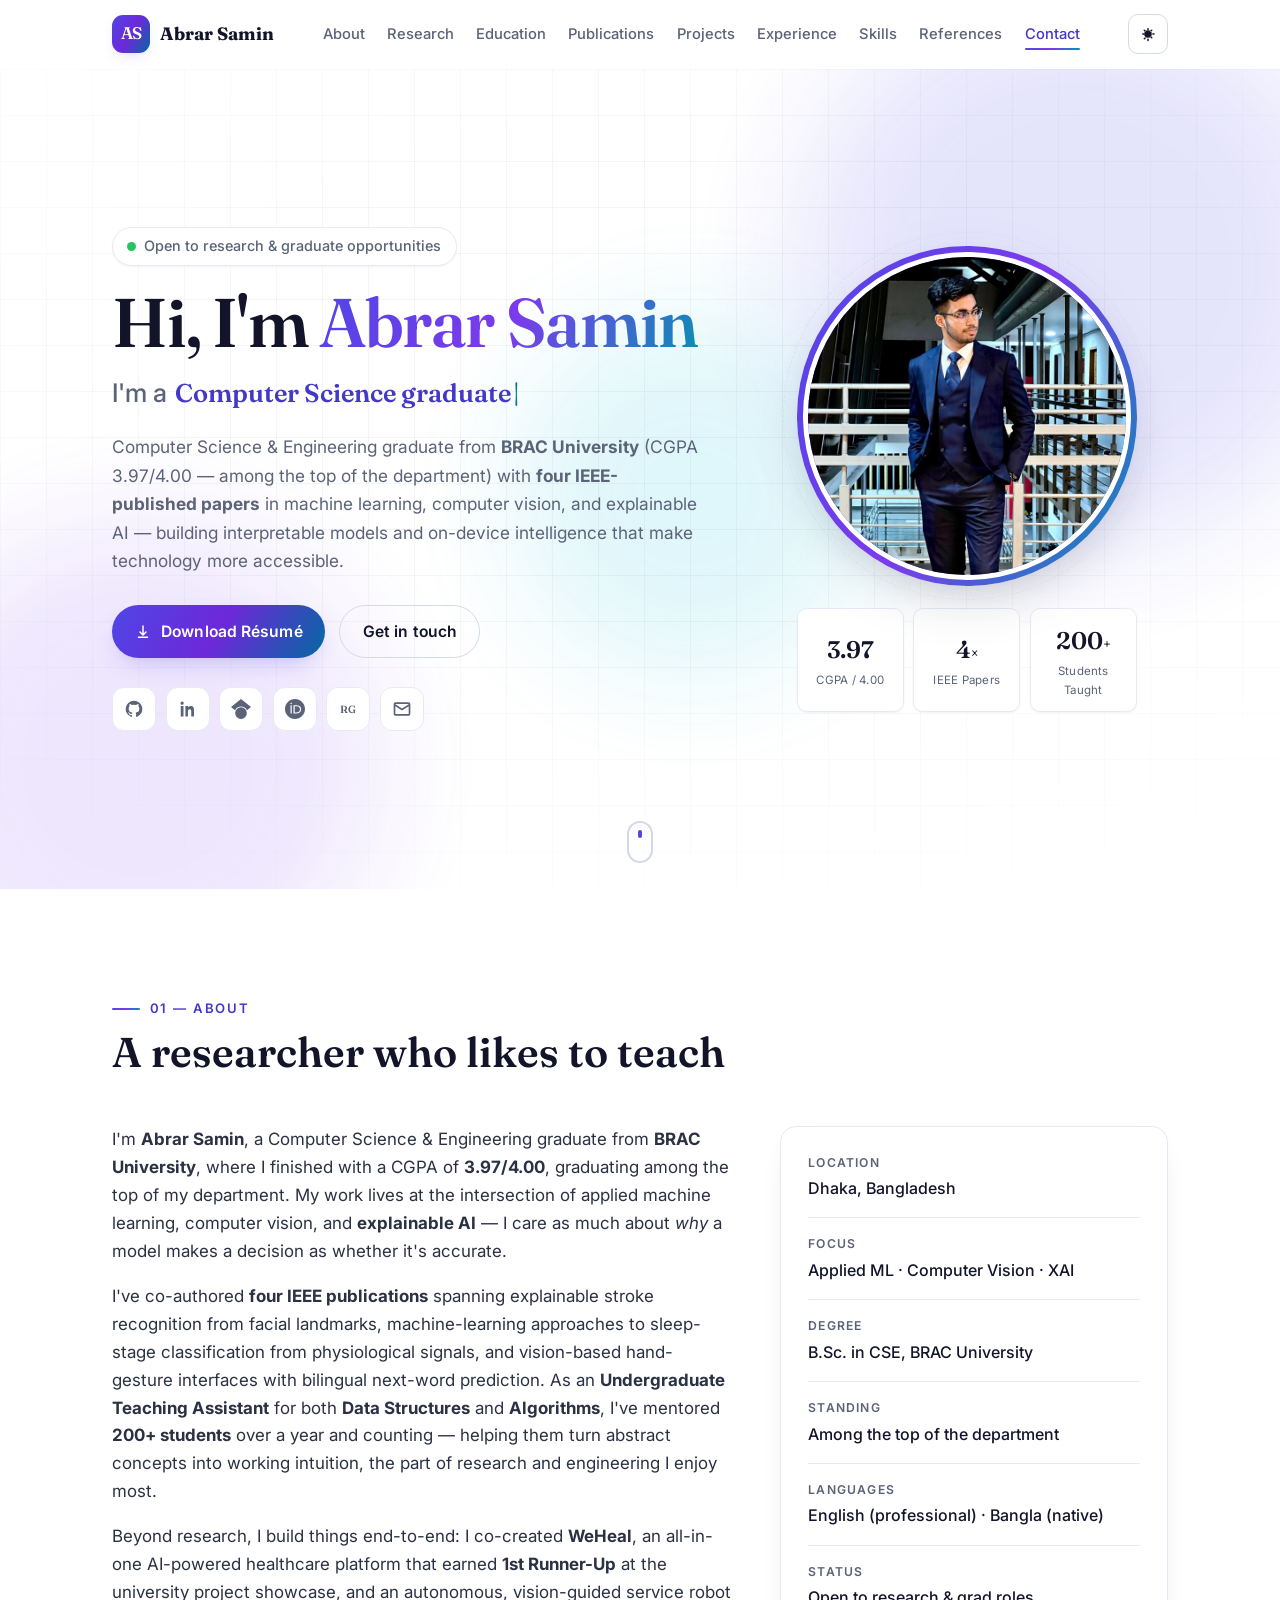
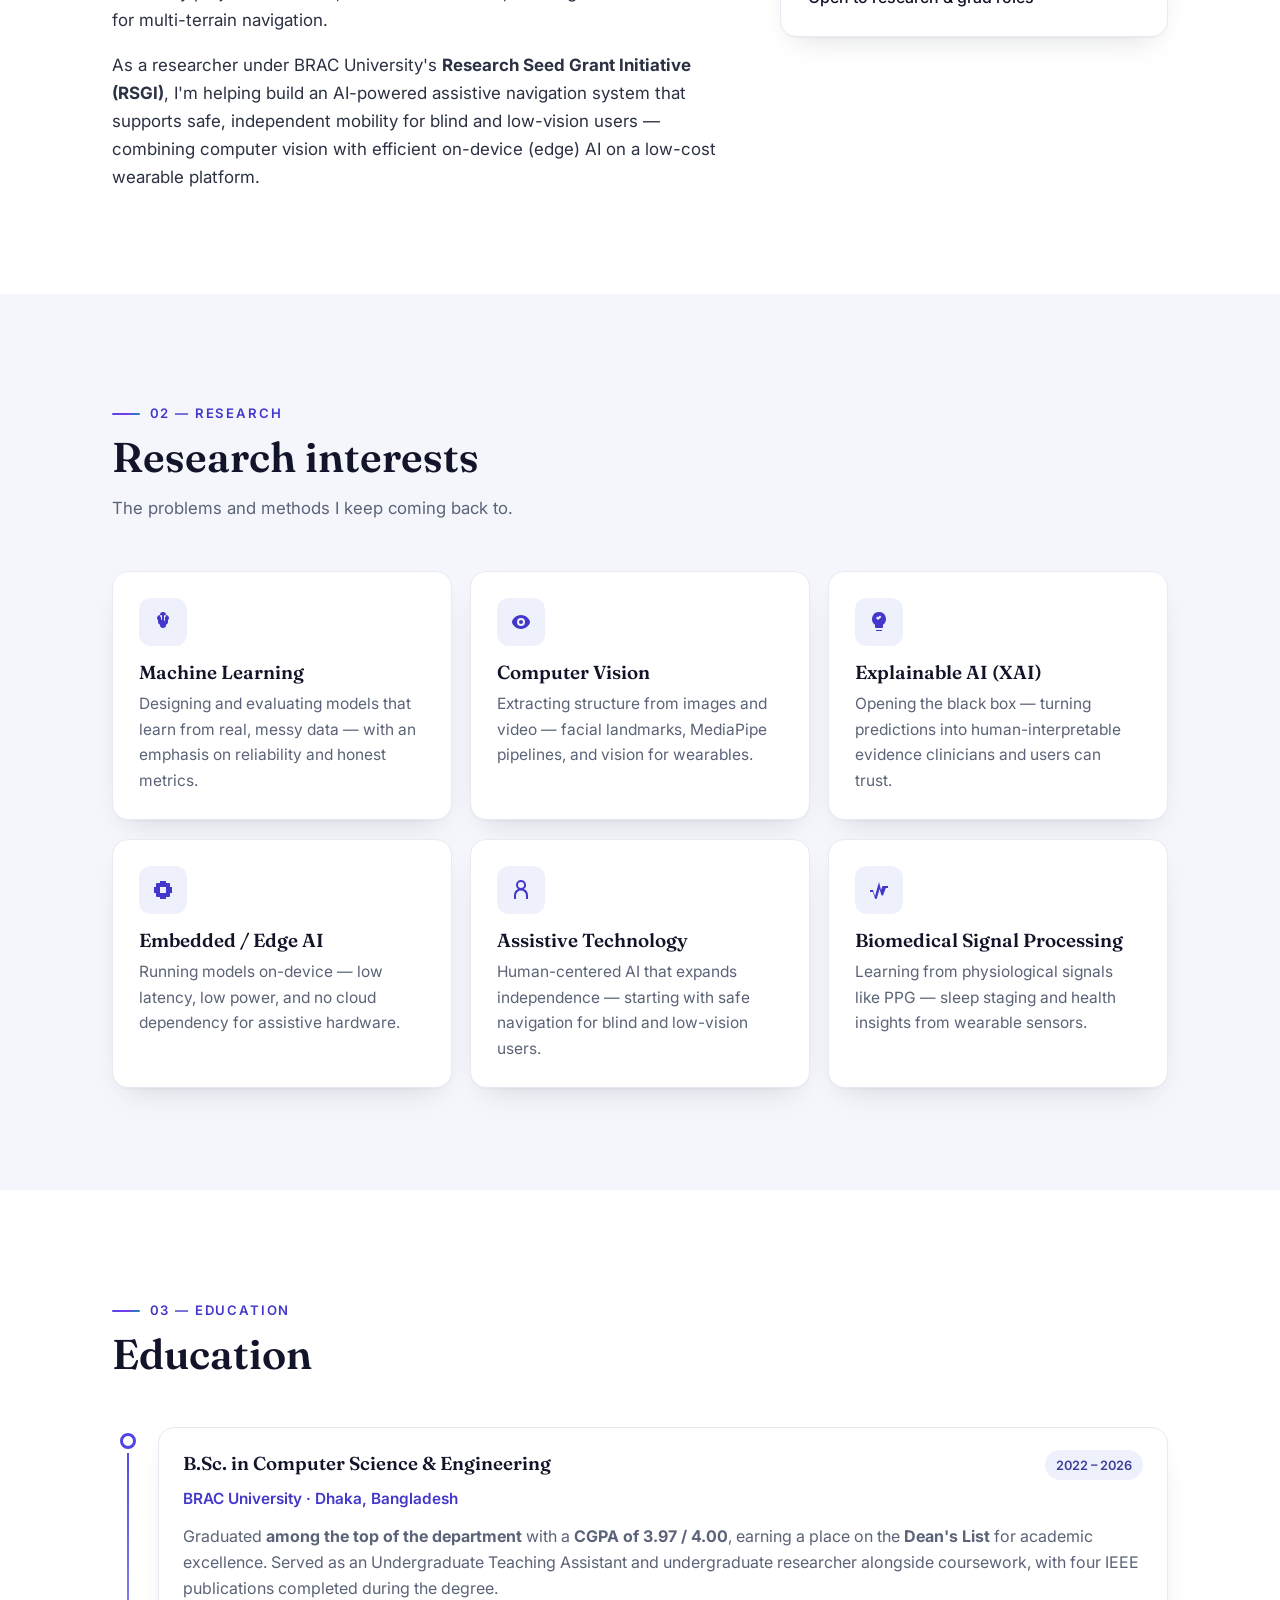
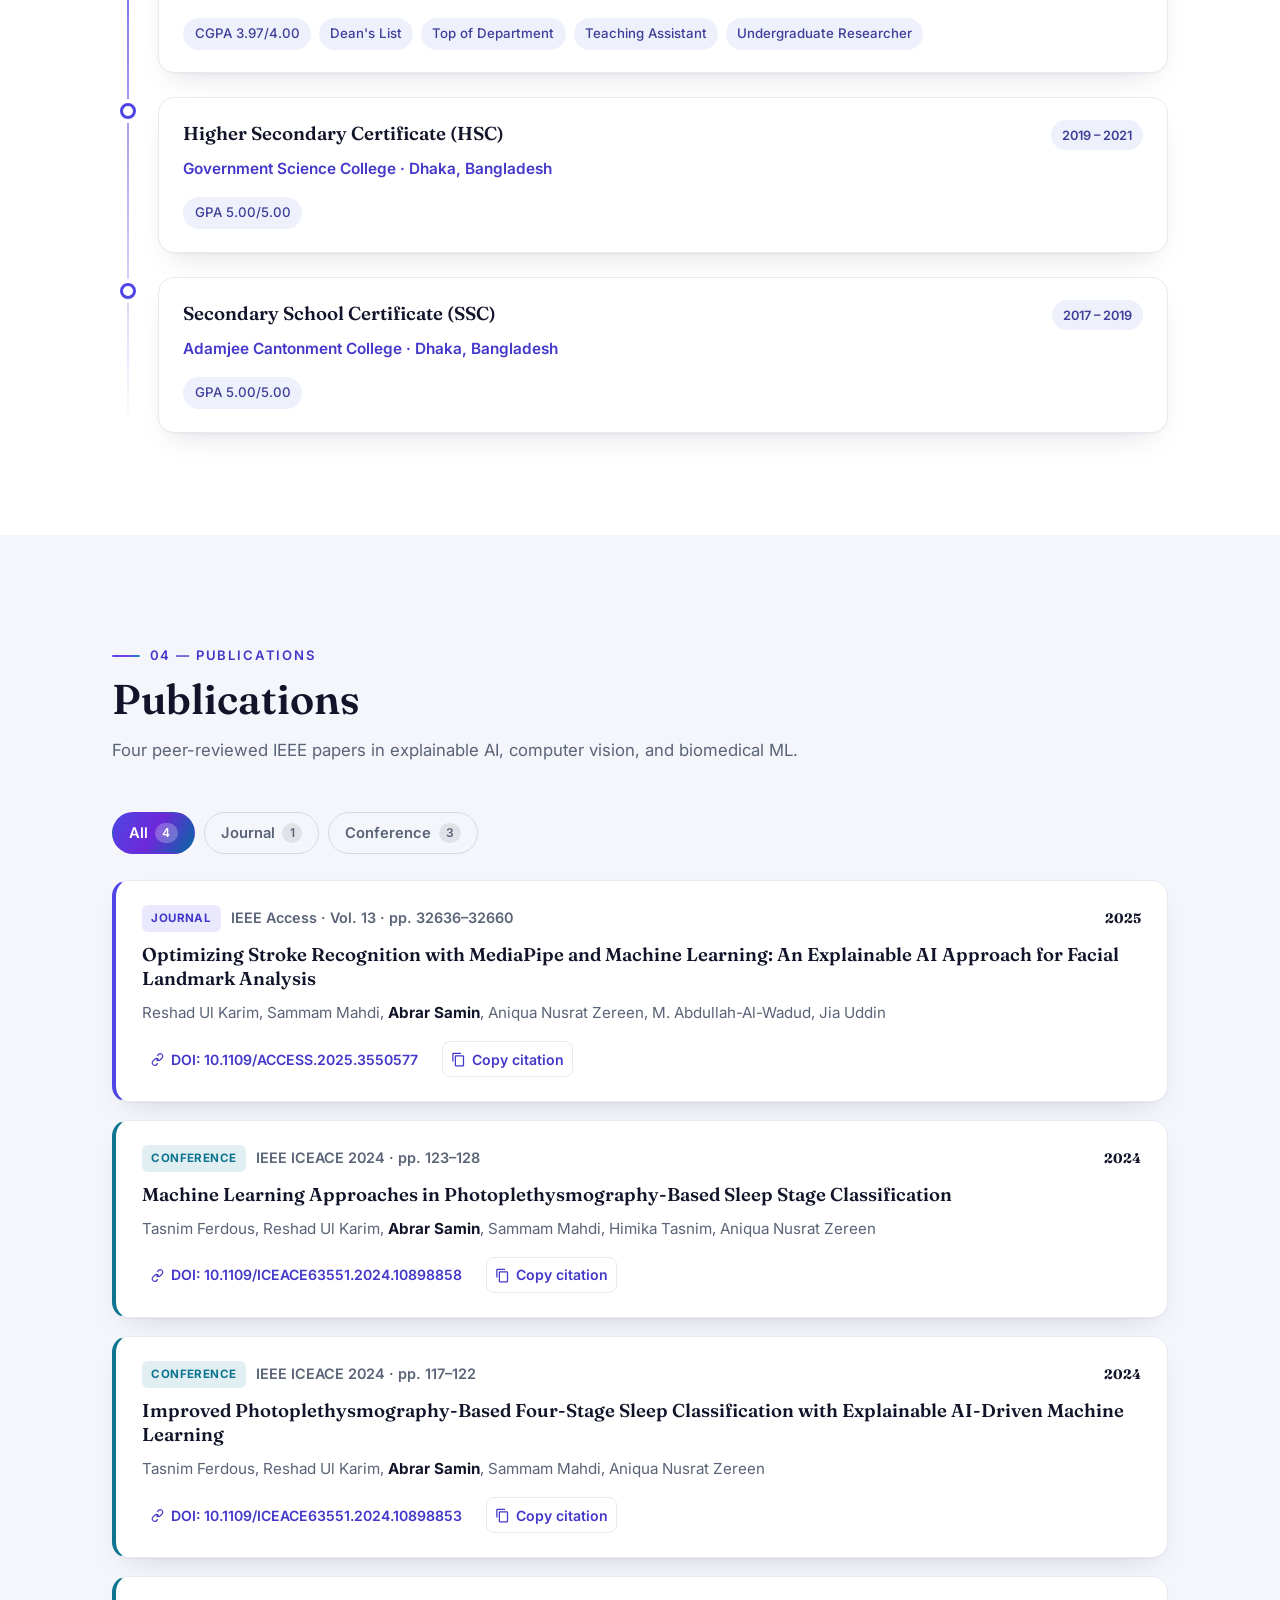
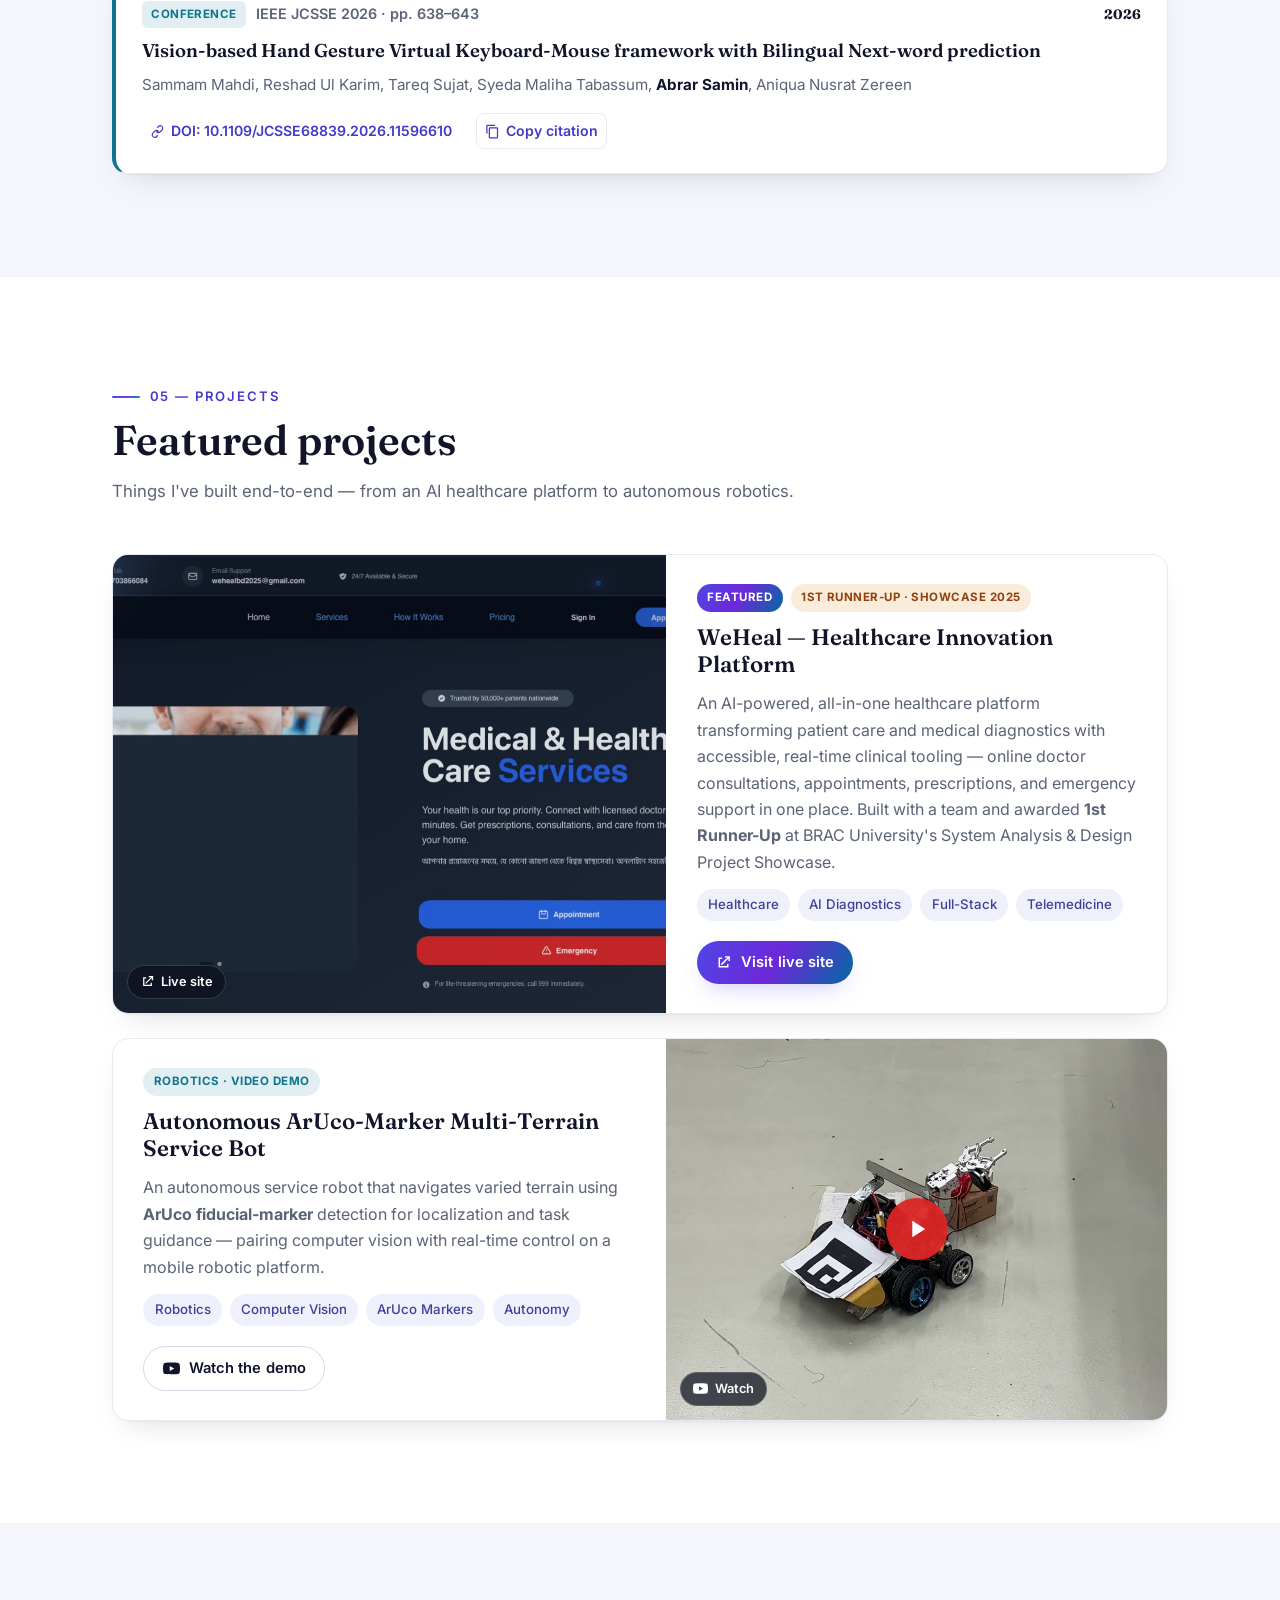
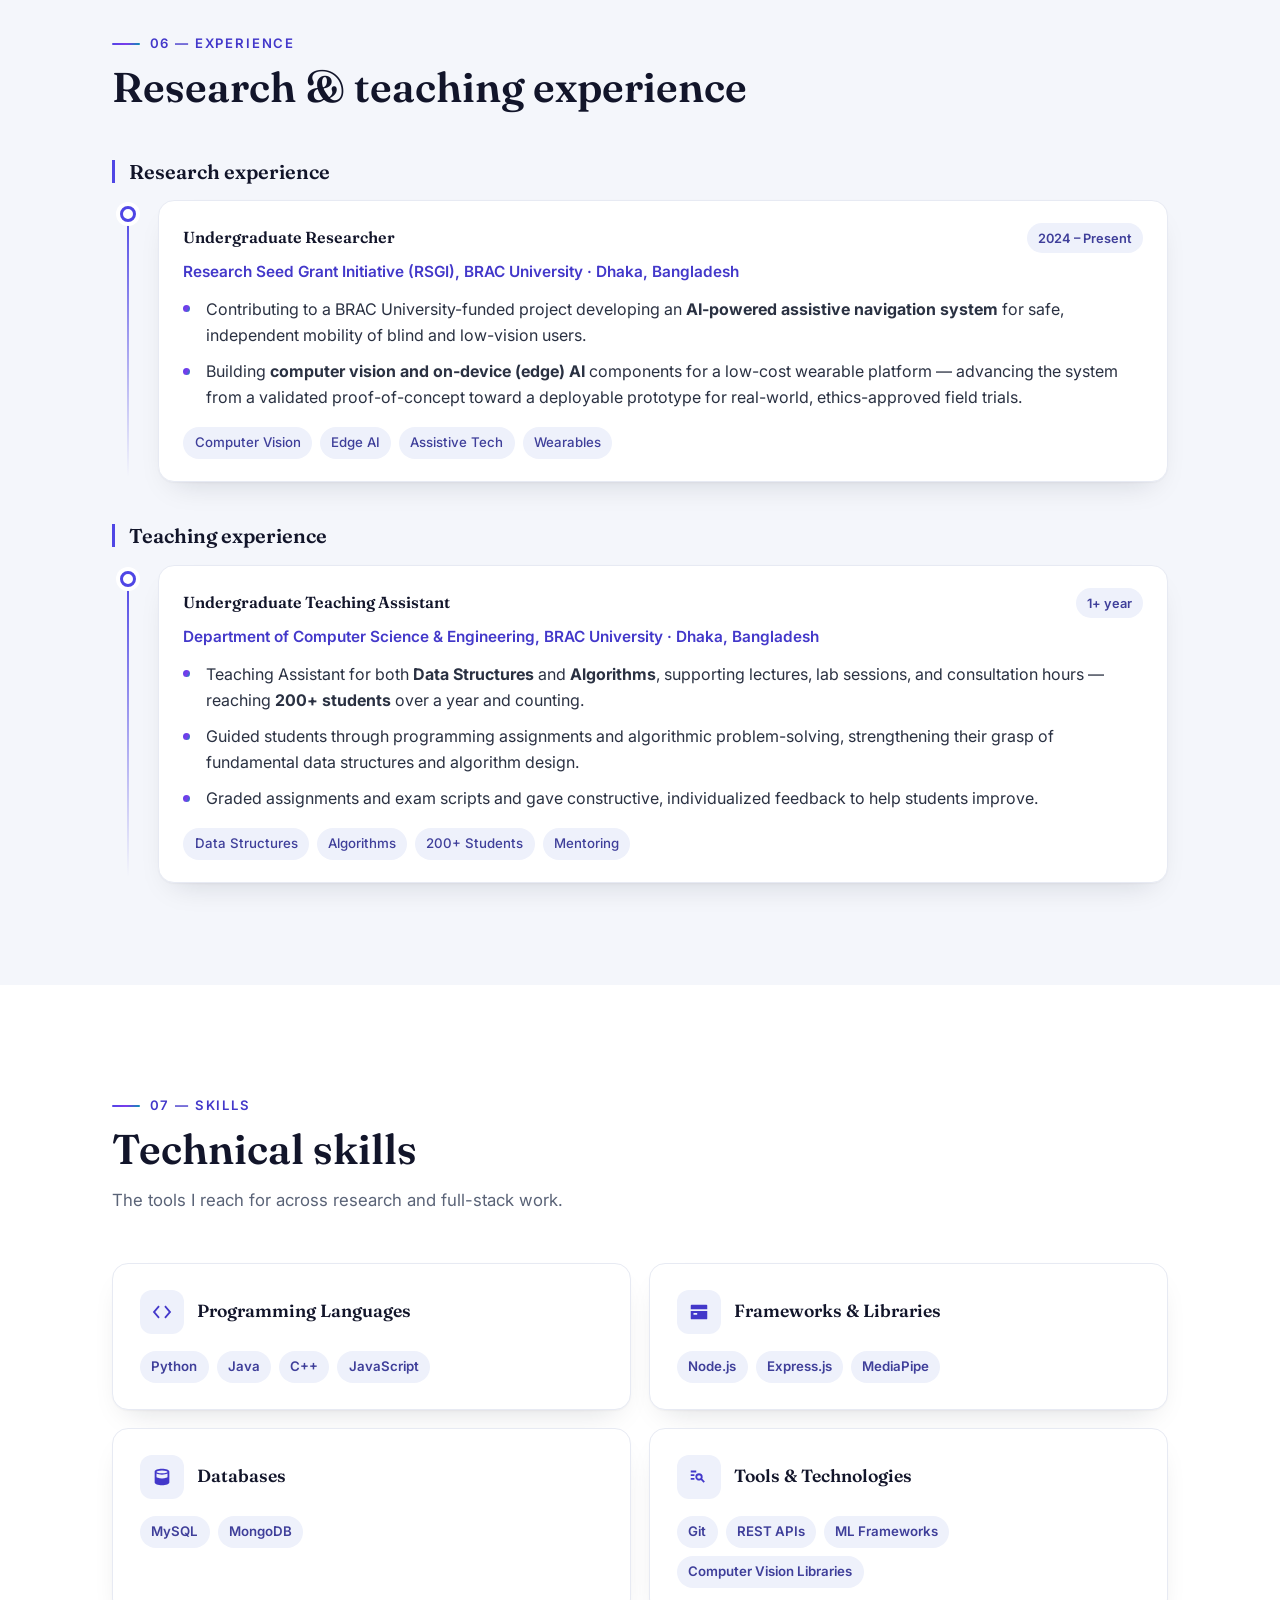
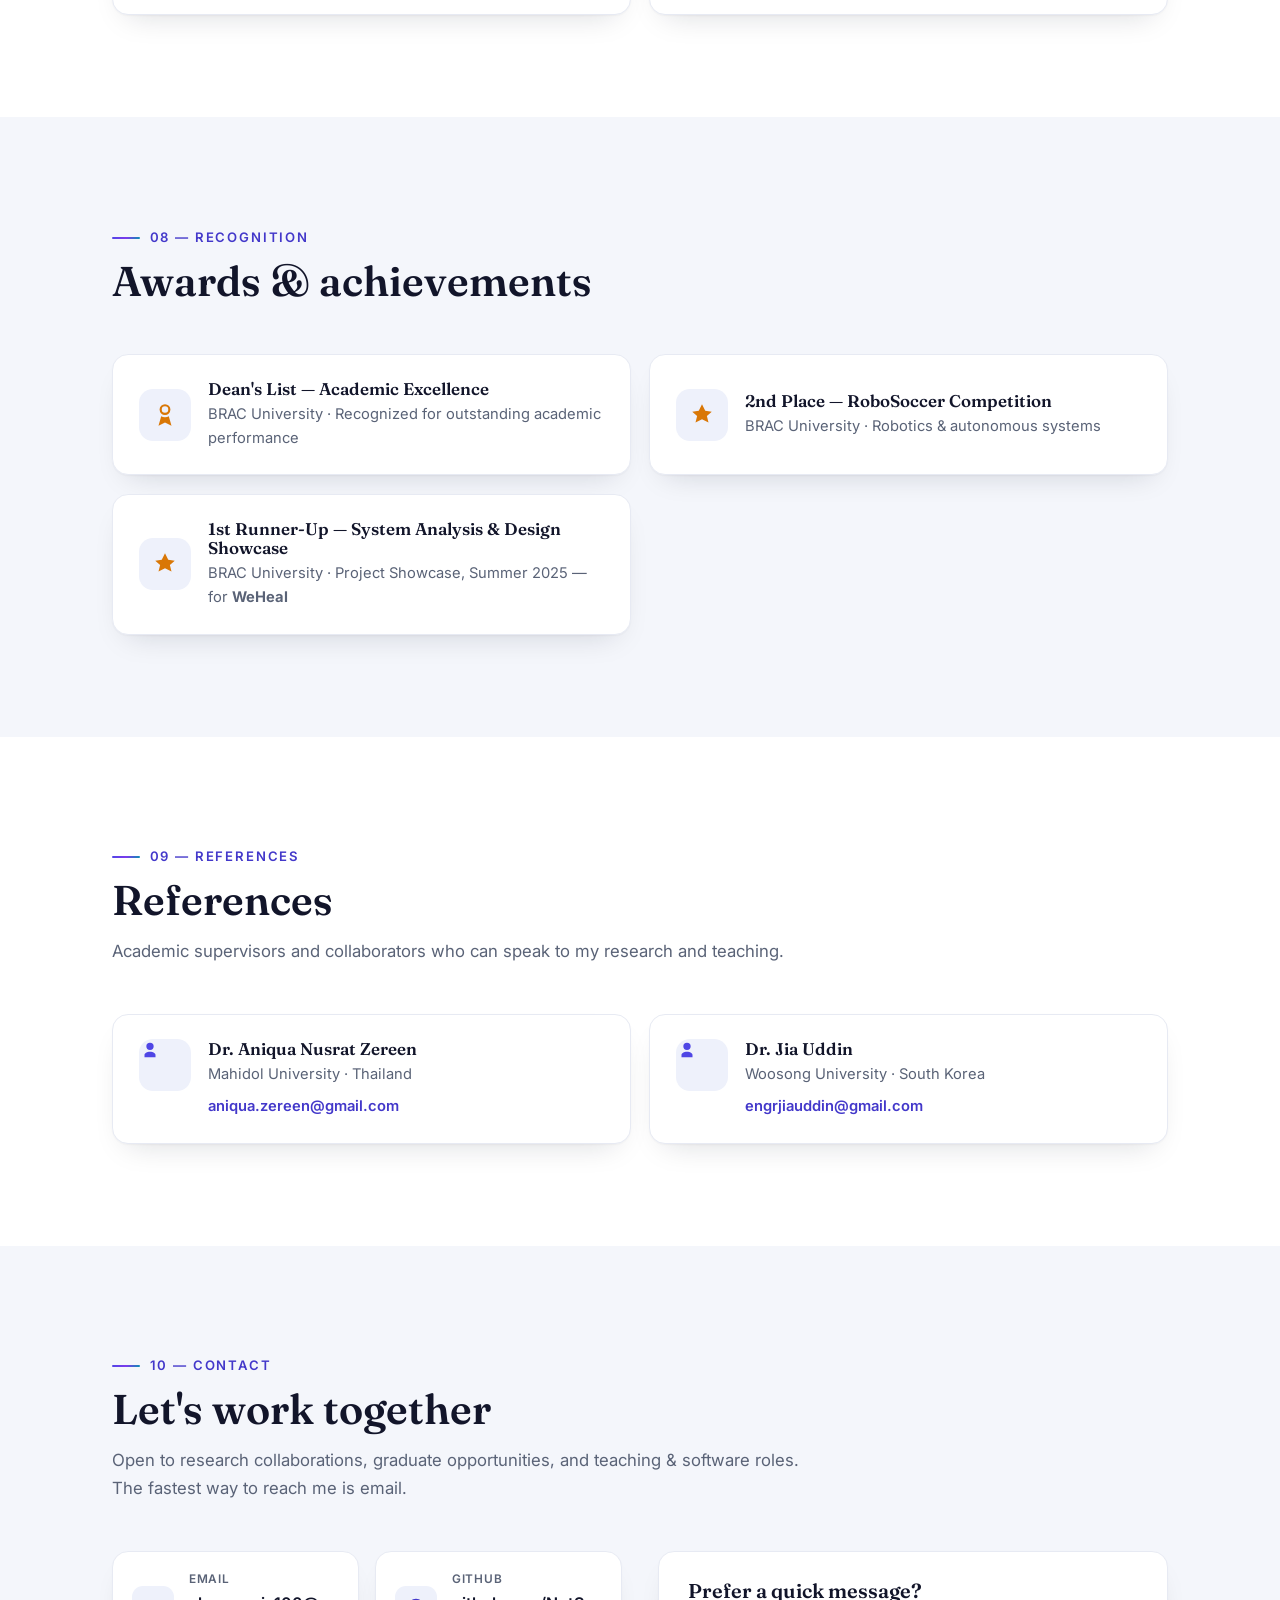
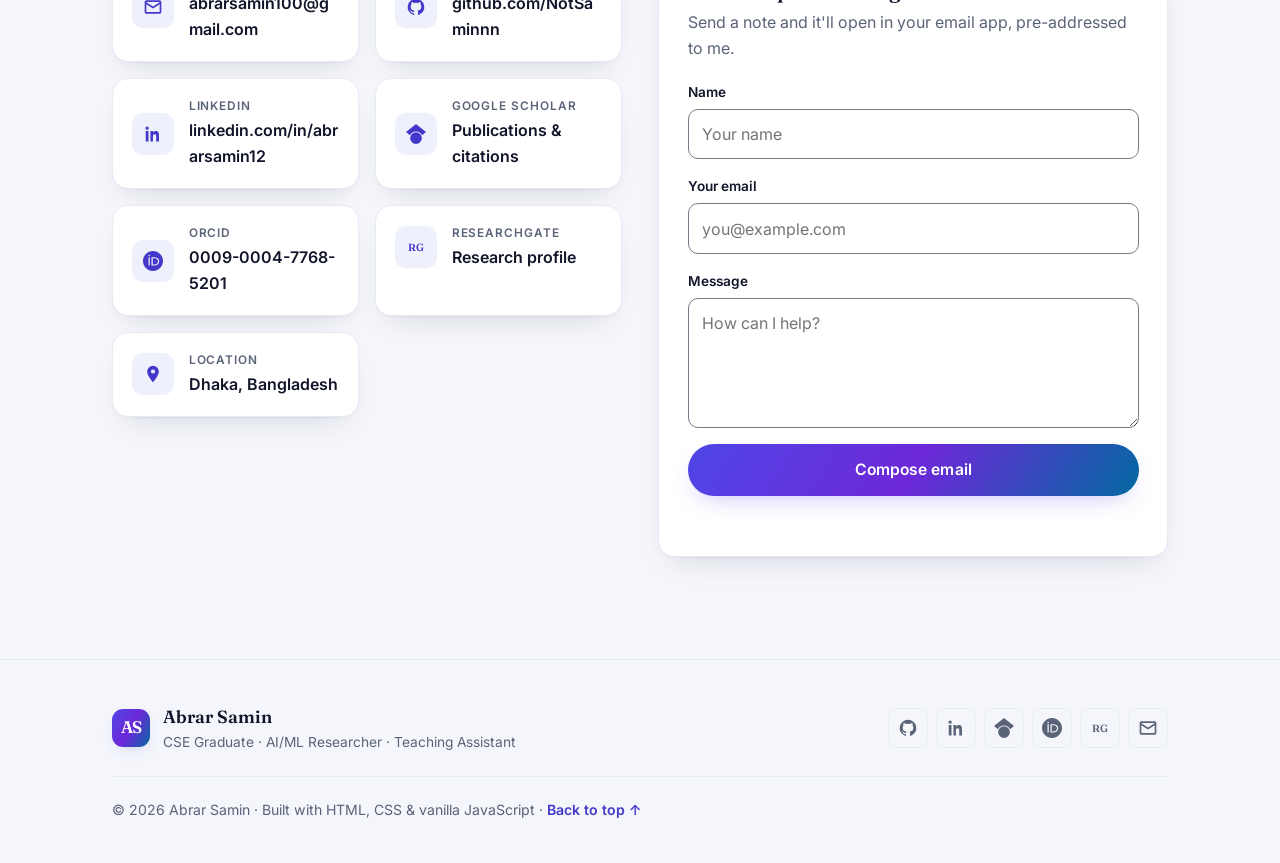
==== commit 36031ee9: "Correct publication metadata across CV, site, and resume assets Verified against Crossref and the pu" ====
--- a/index.html
+++ b/index.html
@@ -343,6 +343,32 @@
               </ul>
             </div>
           </li>
+          <li class="timeline-item reveal">
+            <div class="timeline-marker" aria-hidden="true"></div>
+            <div class="timeline-card card">
+              <div class="timeline-top">
+                <h3>Higher Secondary Certificate (HSC)</h3>
+                <span class="pill pill-date">2019 – 2021</span>
+              </div>
+              <p class="timeline-org">Government Science College · Dhaka, Bangladesh</p>
+              <ul class="tag-list">
+                <li class="tag">GPA 5.00/5.00</li>
+              </ul>
+            </div>
+          </li>
+          <li class="timeline-item reveal">
+            <div class="timeline-marker" aria-hidden="true"></div>
+            <div class="timeline-card card">
+              <div class="timeline-top">
+                <h3>Secondary School Certificate (SSC)</h3>
+                <span class="pill pill-date">2017 – 2019</span>
+              </div>
+              <p class="timeline-org">Adamjee Cantonment College · Dhaka, Bangladesh</p>
+              <ul class="tag-list">
+                <li class="tag">GPA 5.00/5.00</li>
+              </ul>
+            </div>
+          </li>
         </ol>
       </div>
     </section>
@@ -367,14 +393,14 @@
           <li class="pub-card card reveal" data-type="journal" data-year="2025">
             <div class="pub-meta">
               <span class="pub-badge badge-journal">Journal</span>
-              <span class="pub-venue">IEEE Access · Vol. 13</span>
+              <span class="pub-venue">IEEE Access · Vol. 13 · pp. 32636–32660</span>
               <span class="pub-year">2025</span>
             </div>
             <h3 class="pub-title">
               Optimizing Stroke Recognition with MediaPipe and Machine Learning: An Explainable AI Approach for Facial Landmark Analysis
             </h3>
             <p class="pub-authors">
-              Reshad Ul Karim, Sammam Mahdi, <span class="me">Abrar Samin</span>, Tasnim Ferdous,
+              Reshad Ul Karim, Sammam Mahdi, <span class="me">Abrar Samin</span>,
               Aniqua Nusrat Zereen, M. Abdullah-Al-Wadud, Jia Uddin
             </p>
             <div class="pub-links">
@@ -383,7 +409,7 @@
                 DOI: 10.1109/ACCESS.2025.3550577
               </a>
               <button class="pub-link cite-copy" type="button"
-                data-citation='R. U. Karim, S. Mahdi, A. Samin, T. Ferdous, A. N. Zereen, M. Abdullah-Al-Wadud, and J. Uddin, "Optimizing Stroke Recognition with MediaPipe and Machine Learning: An Explainable AI Approach for Facial Landmark Analysis," IEEE Access, vol. 13, 2025, doi: 10.1109/ACCESS.2025.3550577.'>
+                data-citation='R. U. Karim, S. Mahdi, A. Samin, A. N. Zereen, M. Abdullah-Al-Wadud, and J. Uddin, "Optimizing Stroke Recognition with MediaPipe and Machine Learning: An Explainable AI Approach for Facial Landmark Analysis," IEEE Access, vol. 13, pp. 32636-32660, 2025, doi: 10.1109/ACCESS.2025.3550577.'>
                 <svg viewBox="0 0 24 24" width="15" height="15" aria-hidden="true"><path fill="currentColor" d="M16 1H4a2 2 0 0 0-2 2v12h2V3h12V1Zm3 4H8a2 2 0 0 0-2 2v14a2 2 0 0 0 2 2h11a2 2 0 0 0 2-2V7a2 2 0 0 0-2-2Zm0 16H8V7h11v14Z"/></svg>
                 <span class="cite-label">Copy citation</span>
               </button>
@@ -394,19 +420,22 @@
           <li class="pub-card card reveal" data-type="conference" data-year="2024">
             <div class="pub-meta">
               <span class="pub-badge badge-conf">Conference</span>
-              <span class="pub-venue">IEEE ICEACE 2024</span>
+              <span class="pub-venue">IEEE ICEACE 2024 · pp. 123–128</span>
               <span class="pub-year">2024</span>
             </div>
             <h3 class="pub-title">
               Machine Learning Approaches in Photoplethysmography-Based Sleep Stage Classification
             </h3>
             <p class="pub-authors">
-              Tasnim Ferdous, Reshad Ul Karim, <span class="me">Abrar Samin</span>, Sammam Mahdi, Aniqua Nusrat Zereen
+              Tasnim Ferdous, Reshad Ul Karim, <span class="me">Abrar Samin</span>, Sammam Mahdi, Himika Tasnim, Aniqua Nusrat Zereen
             </p>
             <div class="pub-links">
-              <span class="pub-note">Proc. 2024 IEEE 2nd Int. Conf. on Electrical, Automation and Computer Engineering (ICEACE), Dec. 2024</span>
+              <a class="pub-link" href="https://doi.org/10.1109/ICEACE63551.2024.10898858" target="_blank" rel="noopener">
+                <svg viewBox="0 0 24 24" width="15" height="15" aria-hidden="true"><path fill="currentColor" d="M10 13a5 5 0 0 0 7.07 0l3-3A5 5 0 0 0 13 3l-1.5 1.5A1 1 0 0 0 13 6l1.5-1.5a3 3 0 0 1 4.24 4.24l-3 3a3 3 0 0 1-4.24 0 1 1 0 0 0-1.5 1.26Zm4-2a5 5 0 0 0-7.07 0l-3 3A5 5 0 0 0 11 21l1.5-1.5A1 1 0 0 0 11 18l-1.5 1.5a3 3 0 0 1-4.24-4.24l3-3a3 3 0 0 1 4.24 0A1 1 0 0 0 14 11Z"/></svg>
+                DOI: 10.1109/ICEACE63551.2024.10898858
+              </a>
               <button class="pub-link cite-copy" type="button"
-                data-citation='T. Ferdous, R. U. Karim, A. Samin, S. Mahdi, and A. N. Zereen, "Machine Learning Approaches in Photoplethysmography-Based Sleep Stage Classification," in Proc. 2024 IEEE 2nd Int. Conf. on Electrical, Automation and Computer Engineering (ICEACE), Dec. 2024.'>
+                data-citation='T. Ferdous, R. U. Karim, A. Samin, S. Mahdi, H. Tasnim, and A. N. Zereen, "Machine Learning Approaches in Photoplethysmography-Based Sleep Stage Classification," in Proc. 2024 IEEE 2nd Int. Conf. on Electrical, Automation and Computer Engineering (ICEACE), Changchun, China, Dec. 2024, pp. 123-128, doi: 10.1109/ICEACE63551.2024.10898858.'>
                 <svg viewBox="0 0 24 24" width="15" height="15" aria-hidden="true"><path fill="currentColor" d="M16 1H4a2 2 0 0 0-2 2v12h2V3h12V1Zm3 4H8a2 2 0 0 0-2 2v14a2 2 0 0 0 2 2h11a2 2 0 0 0 2-2V7a2 2 0 0 0-2-2Zm0 16H8V7h11v14Z"/></svg>
                 <span class="cite-label">Copy citation</span>
               </button>
@@ -417,7 +446,7 @@
           <li class="pub-card card reveal" data-type="conference" data-year="2024">
             <div class="pub-meta">
               <span class="pub-badge badge-conf">Conference</span>
-              <span class="pub-venue">IEEE ICEACE 2024 · pp. 654–658</span>
+              <span class="pub-venue">IEEE ICEACE 2024 · pp. 117–122</span>
               <span class="pub-year">2024</span>
             </div>
             <h3 class="pub-title">
@@ -427,9 +456,12 @@
               Tasnim Ferdous, Reshad Ul Karim, <span class="me">Abrar Samin</span>, Sammam Mahdi, Aniqua Nusrat Zereen
             </p>
             <div class="pub-links">
-              <span class="pub-note">Proc. 2024 IEEE 2nd Int. Conf. on Electrical, Automation and Computer Engineering (ICEACE), Dec. 2024, pp. 654–658</span>
+              <a class="pub-link" href="https://doi.org/10.1109/ICEACE63551.2024.10898853" target="_blank" rel="noopener">
+                <svg viewBox="0 0 24 24" width="15" height="15" aria-hidden="true"><path fill="currentColor" d="M10 13a5 5 0 0 0 7.07 0l3-3A5 5 0 0 0 13 3l-1.5 1.5A1 1 0 0 0 13 6l1.5-1.5a3 3 0 0 1 4.24 4.24l-3 3a3 3 0 0 1-4.24 0 1 1 0 0 0-1.5 1.26Zm4-2a5 5 0 0 0-7.07 0l-3 3A5 5 0 0 0 11 21l1.5-1.5A1 1 0 0 0 11 18l-1.5 1.5a3 3 0 0 1-4.24-4.24l3-3a3 3 0 0 1 4.24 0A1 1 0 0 0 14 11Z"/></svg>
+                DOI: 10.1109/ICEACE63551.2024.10898853
+              </a>
               <button class="pub-link cite-copy" type="button"
-                data-citation='T. Ferdous, R. U. Karim, A. Samin, S. Mahdi, and A. N. Zereen, "Improved Photoplethysmography-Based Four-Stage Sleep Classification with Explainable AI-Driven Machine Learning," in Proc. 2024 IEEE 2nd Int. Conf. on Electrical, Automation and Computer Engineering (ICEACE), Dec. 2024, pp. 654-658.'>
+                data-citation='T. Ferdous, R. U. Karim, A. Samin, S. Mahdi, and A. N. Zereen, "Improved Photoplethysmography-Based Four-Stage Sleep Classification with Explainable AI-Driven Machine Learning," in Proc. 2024 IEEE 2nd Int. Conf. on Electrical, Automation and Computer Engineering (ICEACE), Changchun, China, Dec. 2024, pp. 117-122, doi: 10.1109/ICEACE63551.2024.10898853.'>
                 <svg viewBox="0 0 24 24" width="15" height="15" aria-hidden="true"><path fill="currentColor" d="M16 1H4a2 2 0 0 0-2 2v12h2V3h12V1Zm3 4H8a2 2 0 0 0-2 2v14a2 2 0 0 0 2 2h11a2 2 0 0 0 2-2V7a2 2 0 0 0-2-2Zm0 16H8V7h11v14Z"/></svg>
                 <span class="cite-label">Copy citation</span>
               </button>
@@ -440,7 +472,7 @@
           <li class="pub-card card reveal" data-type="conference" data-year="2026">
             <div class="pub-meta">
               <span class="pub-badge badge-conf">Conference</span>
-              <span class="pub-venue">IEEE JCSSE 2026</span>
+              <span class="pub-venue">IEEE JCSSE 2026 · pp. 638–643</span>
               <span class="pub-year">2026</span>
             </div>
             <h3 class="pub-title">
@@ -455,7 +487,7 @@
                 DOI: 10.1109/JCSSE68839.2026.11596610
               </a>
               <button class="pub-link cite-copy" type="button"
-                data-citation='S. Mahdi, R. U. Karim, T. Sujat, S. M. Tabassum, A. Samin, and A. N. Zereen, "Vision-based Hand Gesture Virtual Keyboard-Mouse framework with Bilingual Next-word prediction," in Proc. 2026 23rd Int. Joint Conf. on Computer Science and Software Engineering (JCSSE), Jun. 2026, doi: 10.1109/JCSSE68839.2026.11596610.'>
+                data-citation='S. Mahdi, R. U. Karim, T. Sujat, S. M. Tabassum, A. Samin, and A. N. Zereen, "Vision-based Hand Gesture Virtual Keyboard-Mouse framework with Bilingual Next-word prediction," in Proc. 2026 23rd Int. Joint Conf. on Computer Science and Software Engineering (JCSSE), Bangkok, Thailand, Jun. 2026, pp. 638-643, doi: 10.1109/JCSSE68839.2026.11596610.'>
                 <svg viewBox="0 0 24 24" width="15" height="15" aria-hidden="true"><path fill="currentColor" d="M16 1H4a2 2 0 0 0-2 2v12h2V3h12V1Zm3 4H8a2 2 0 0 0-2 2v14a2 2 0 0 0 2 2h11a2 2 0 0 0 2-2V7a2 2 0 0 0-2-2Zm0 16H8V7h11v14Z"/></svg>
                 <span class="cite-label">Copy citation</span>
               </button>
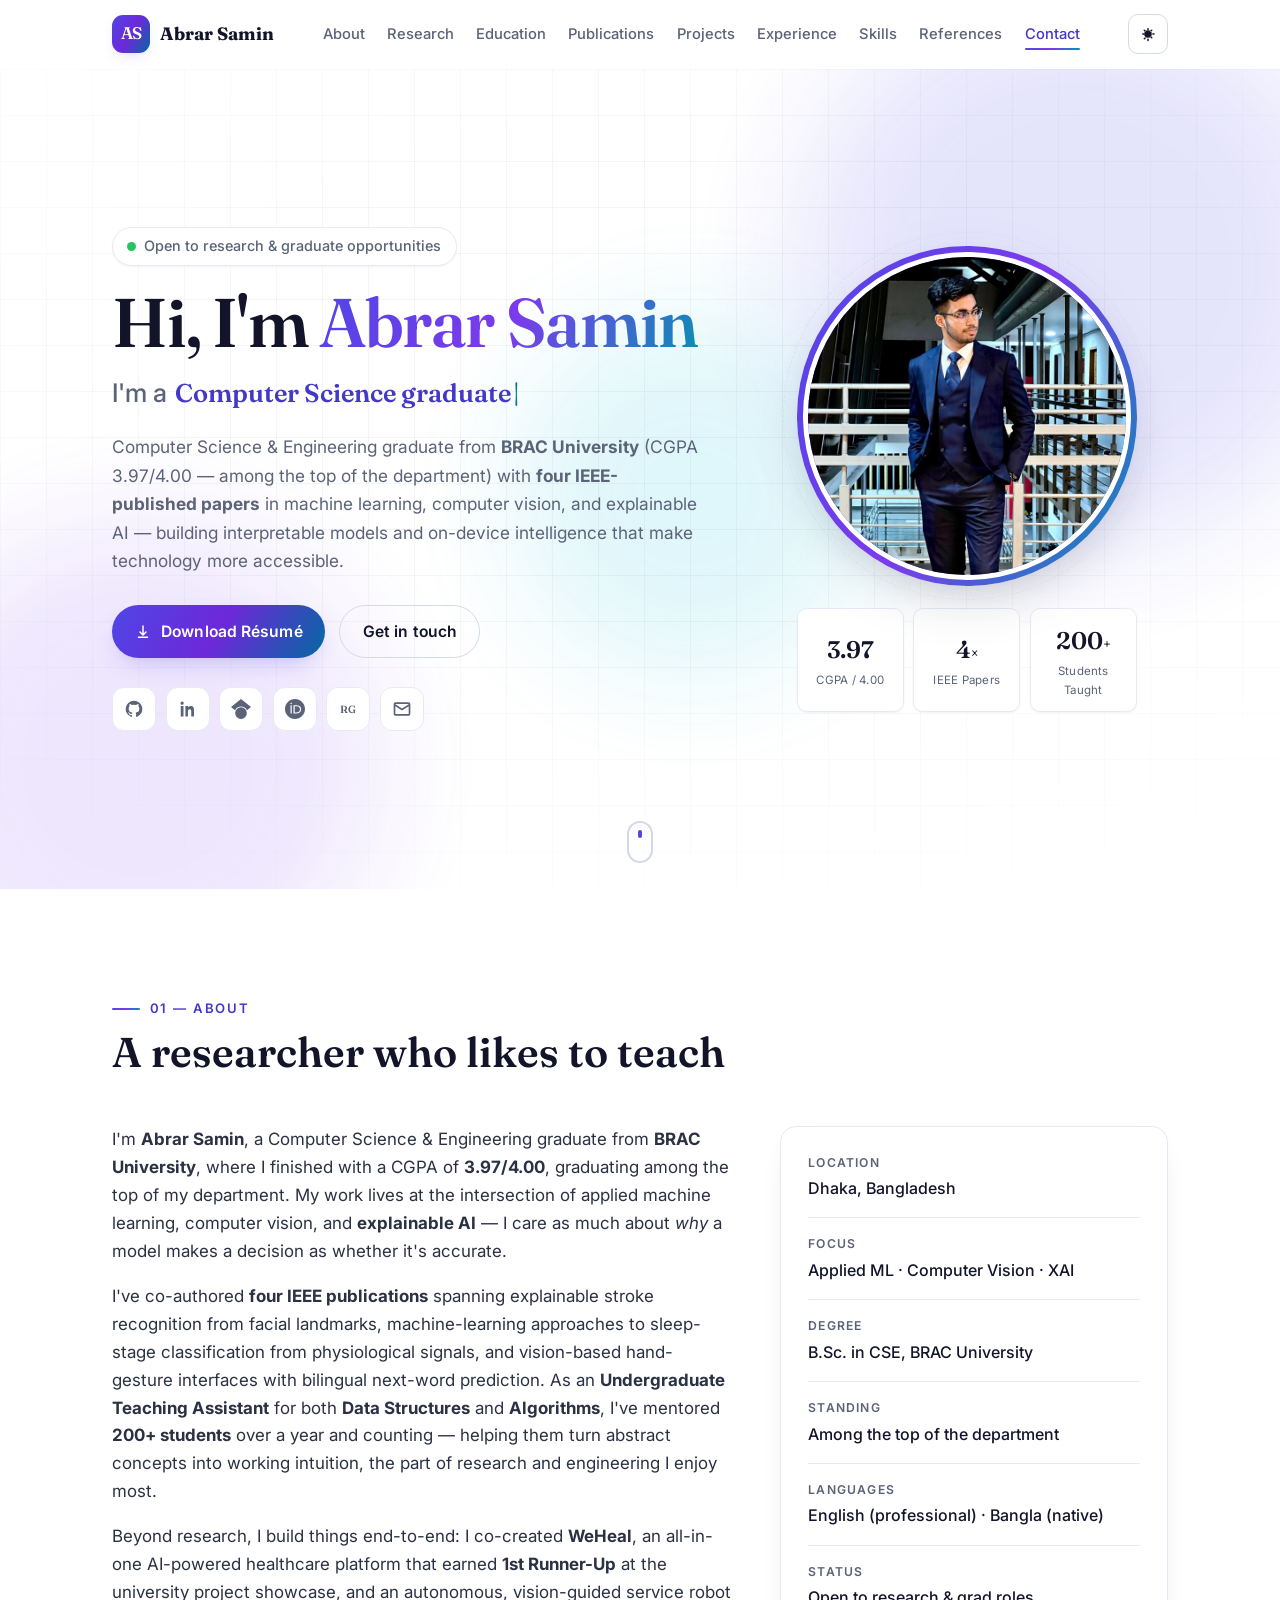
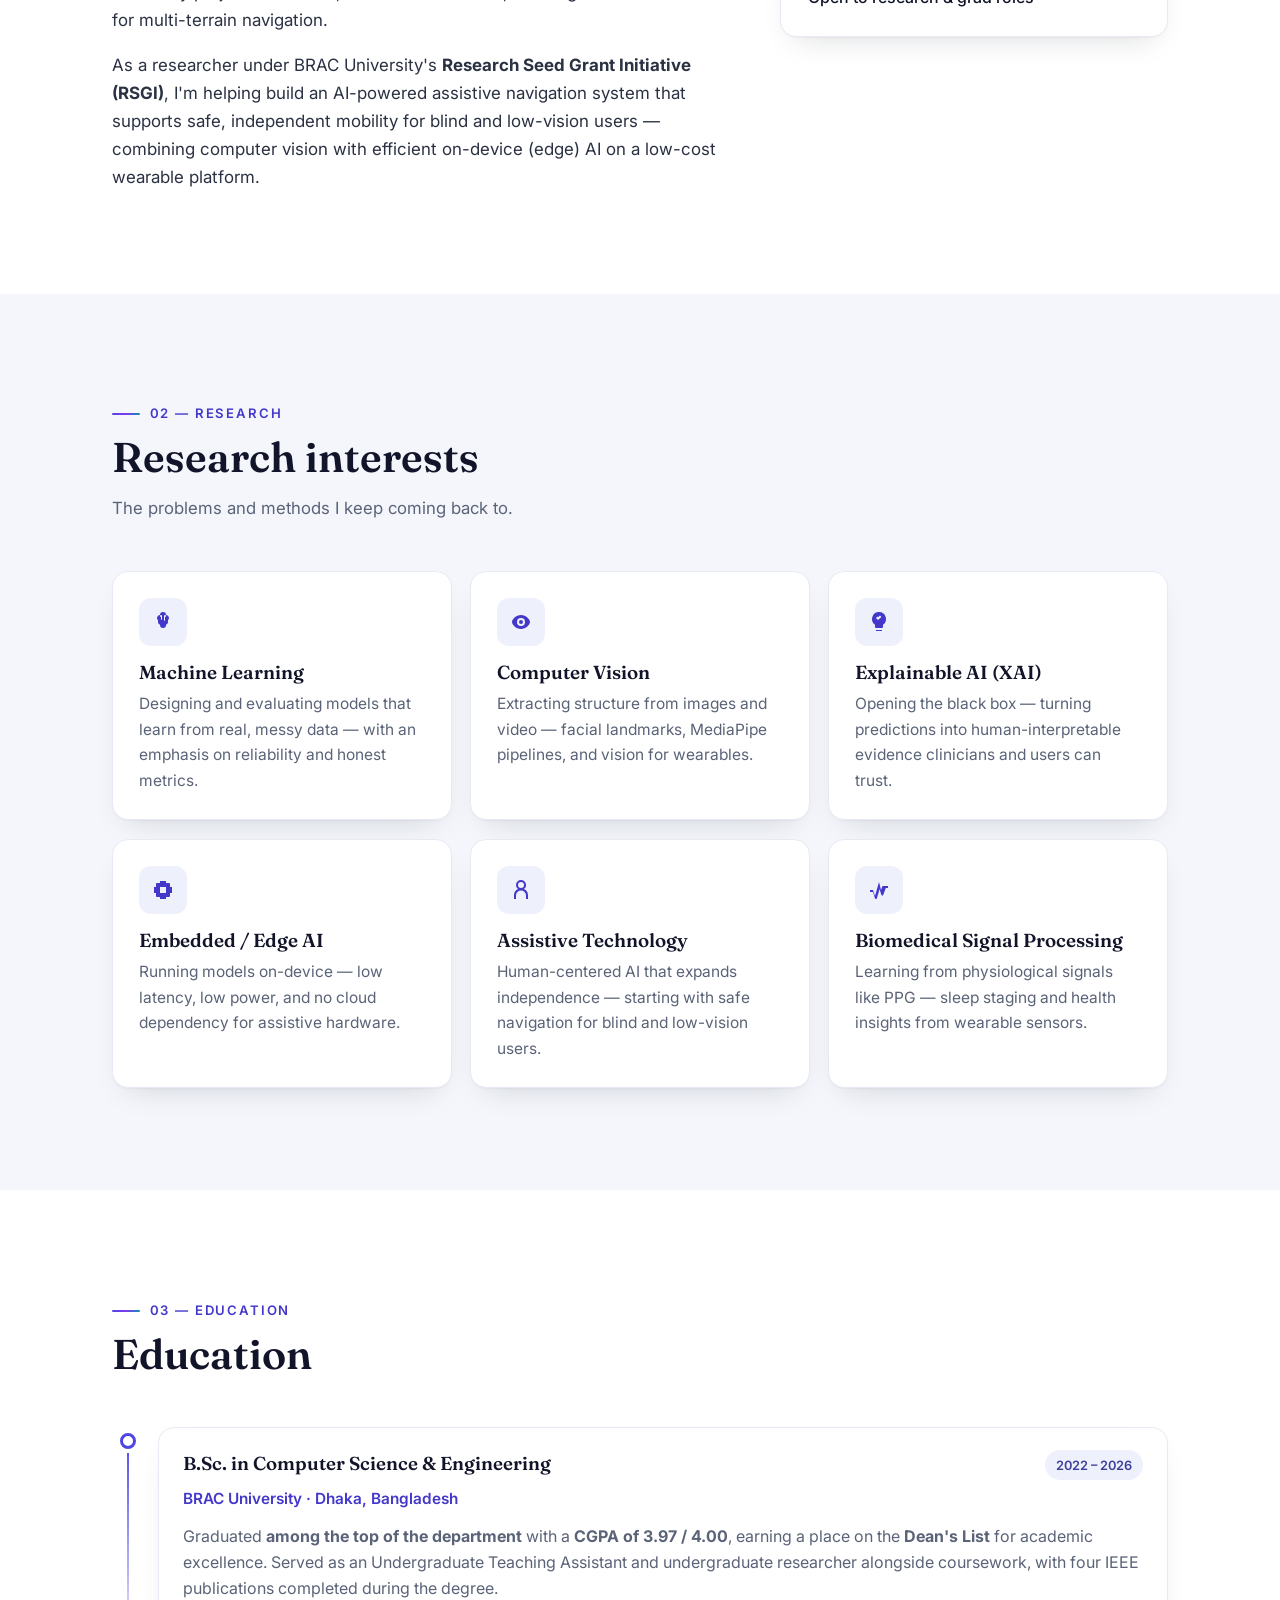
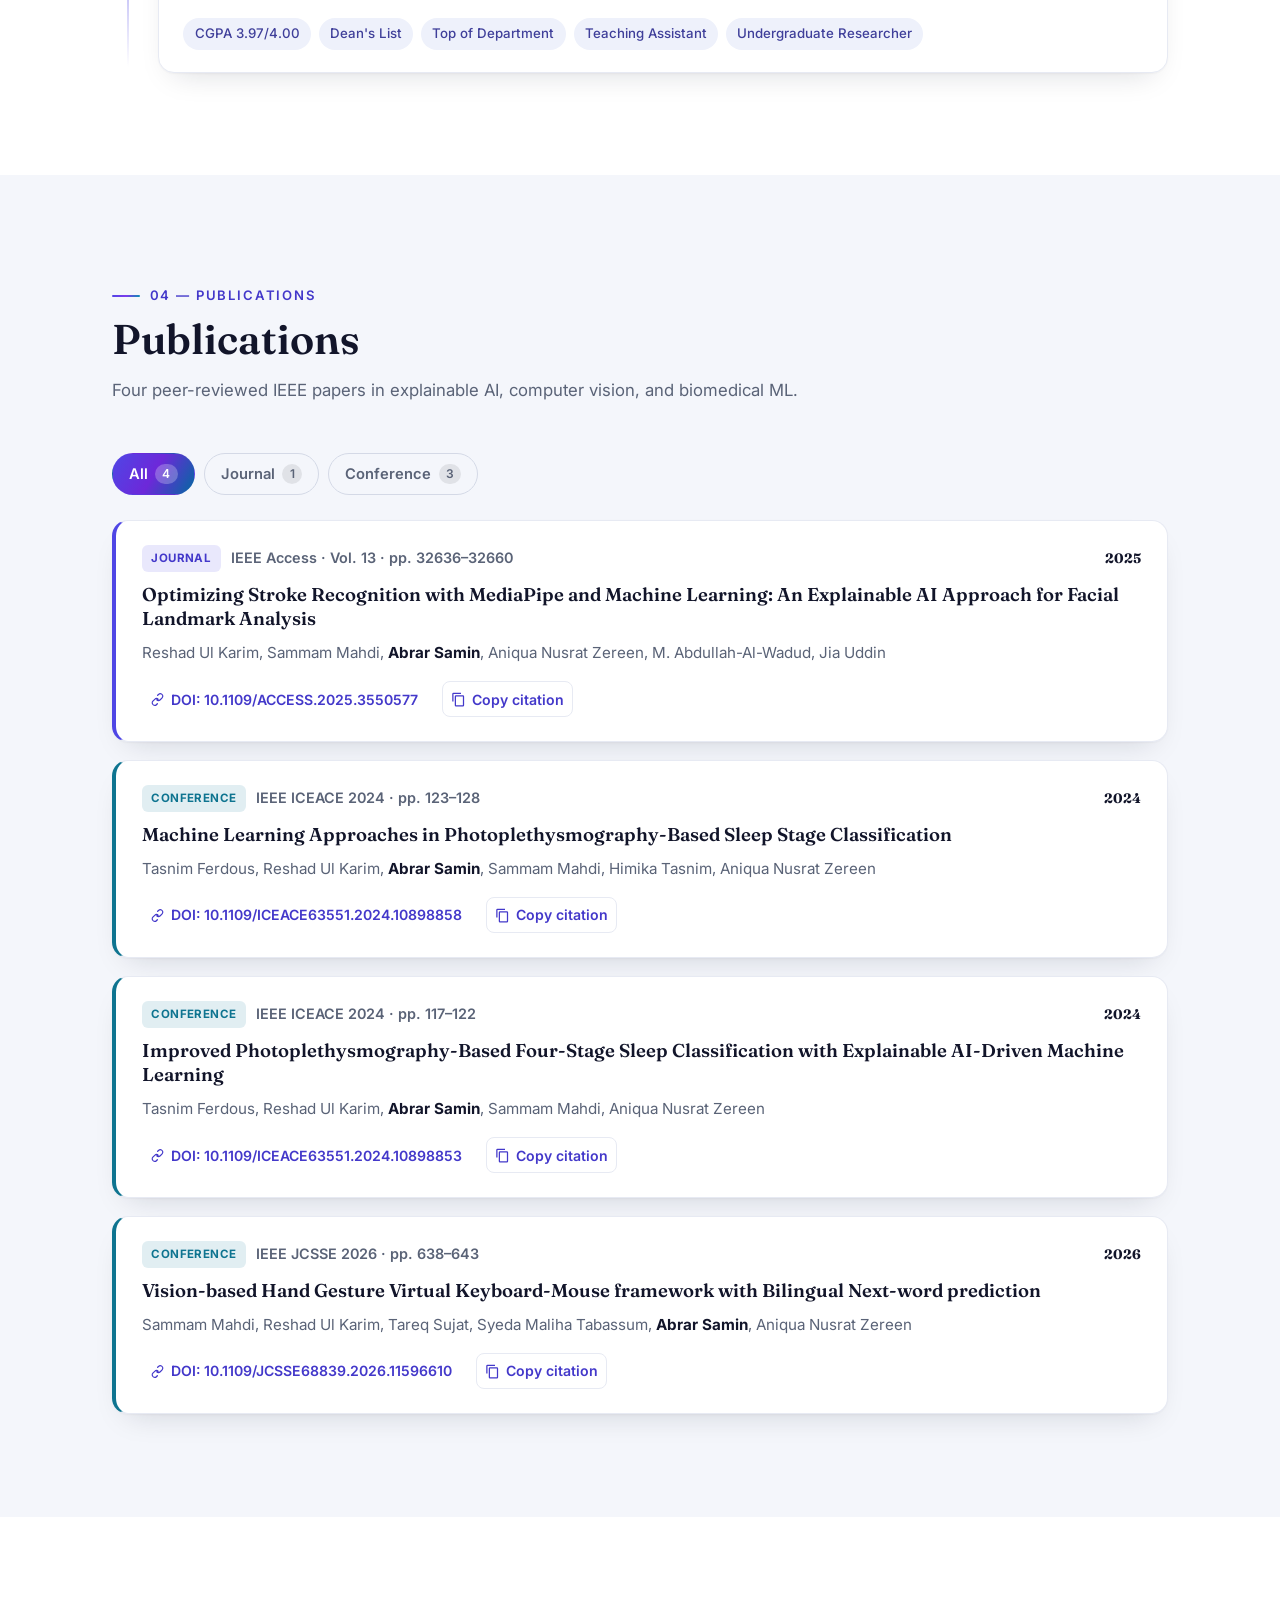
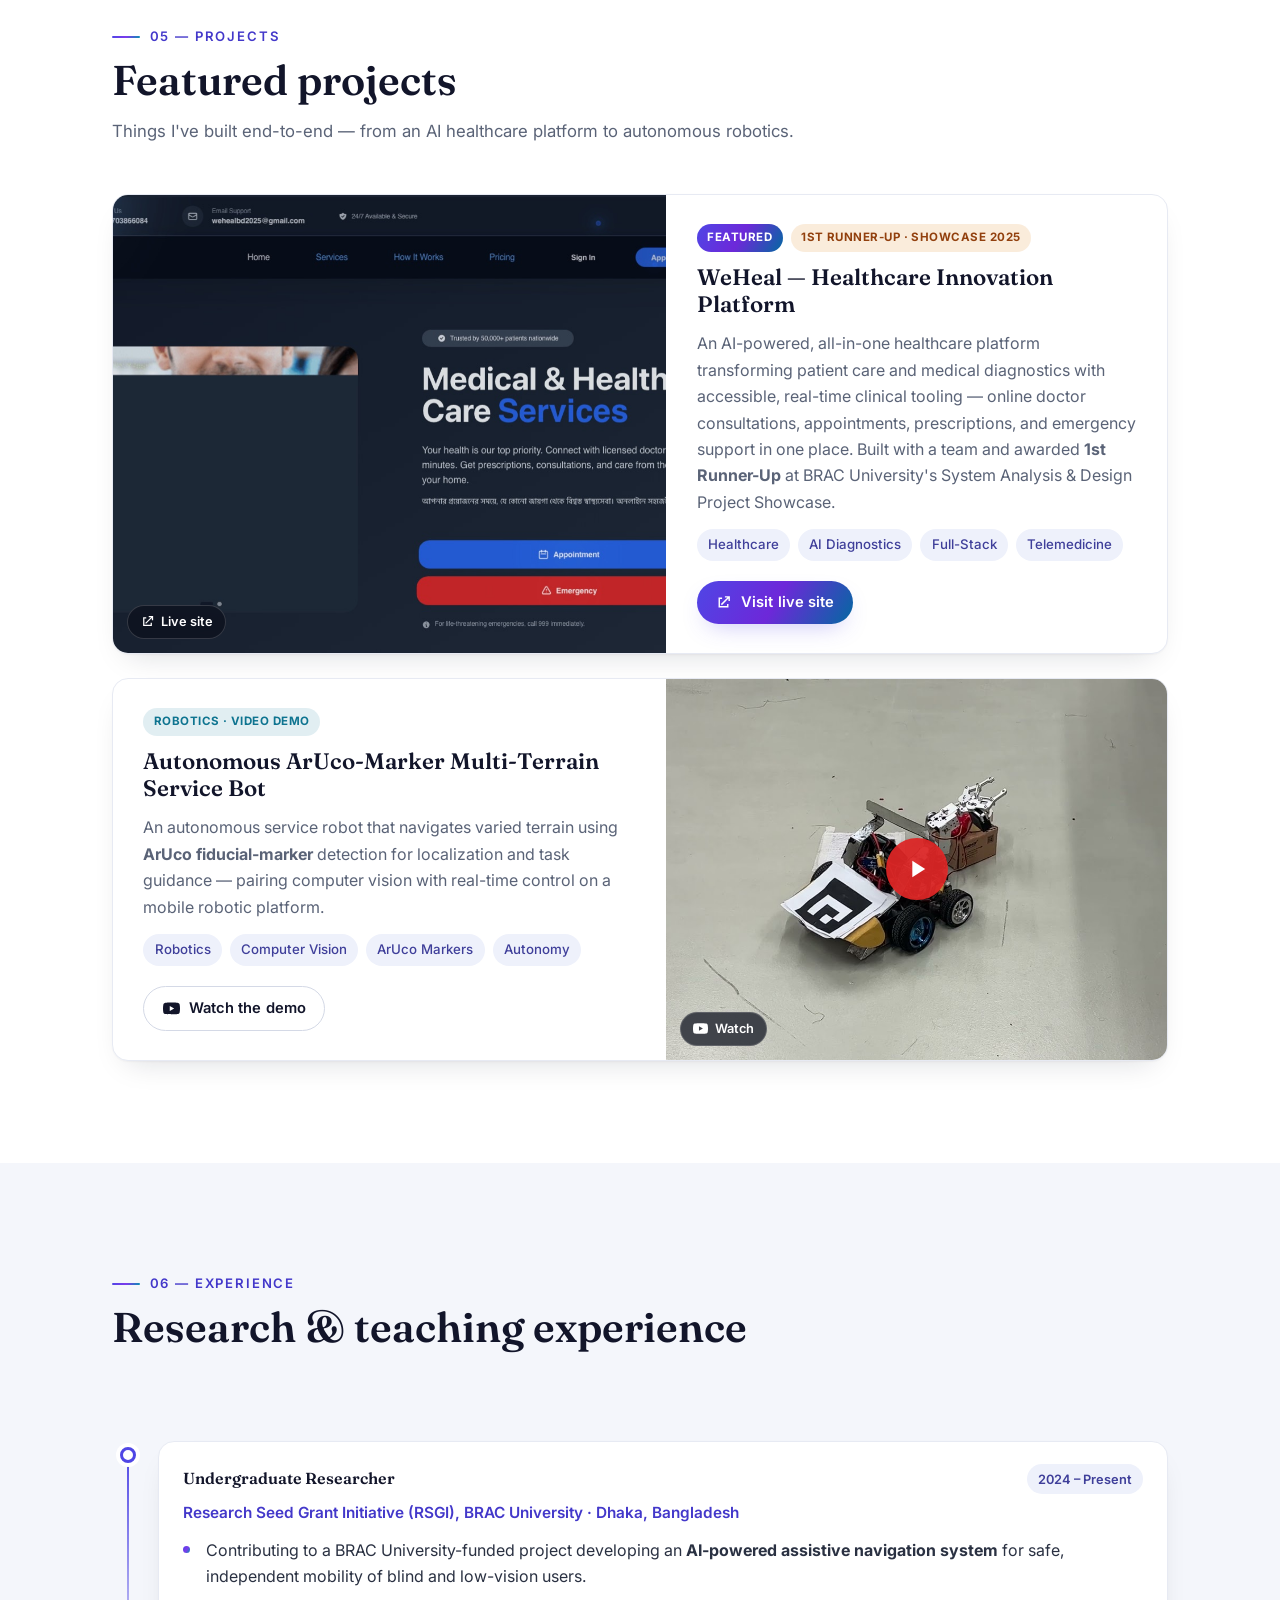
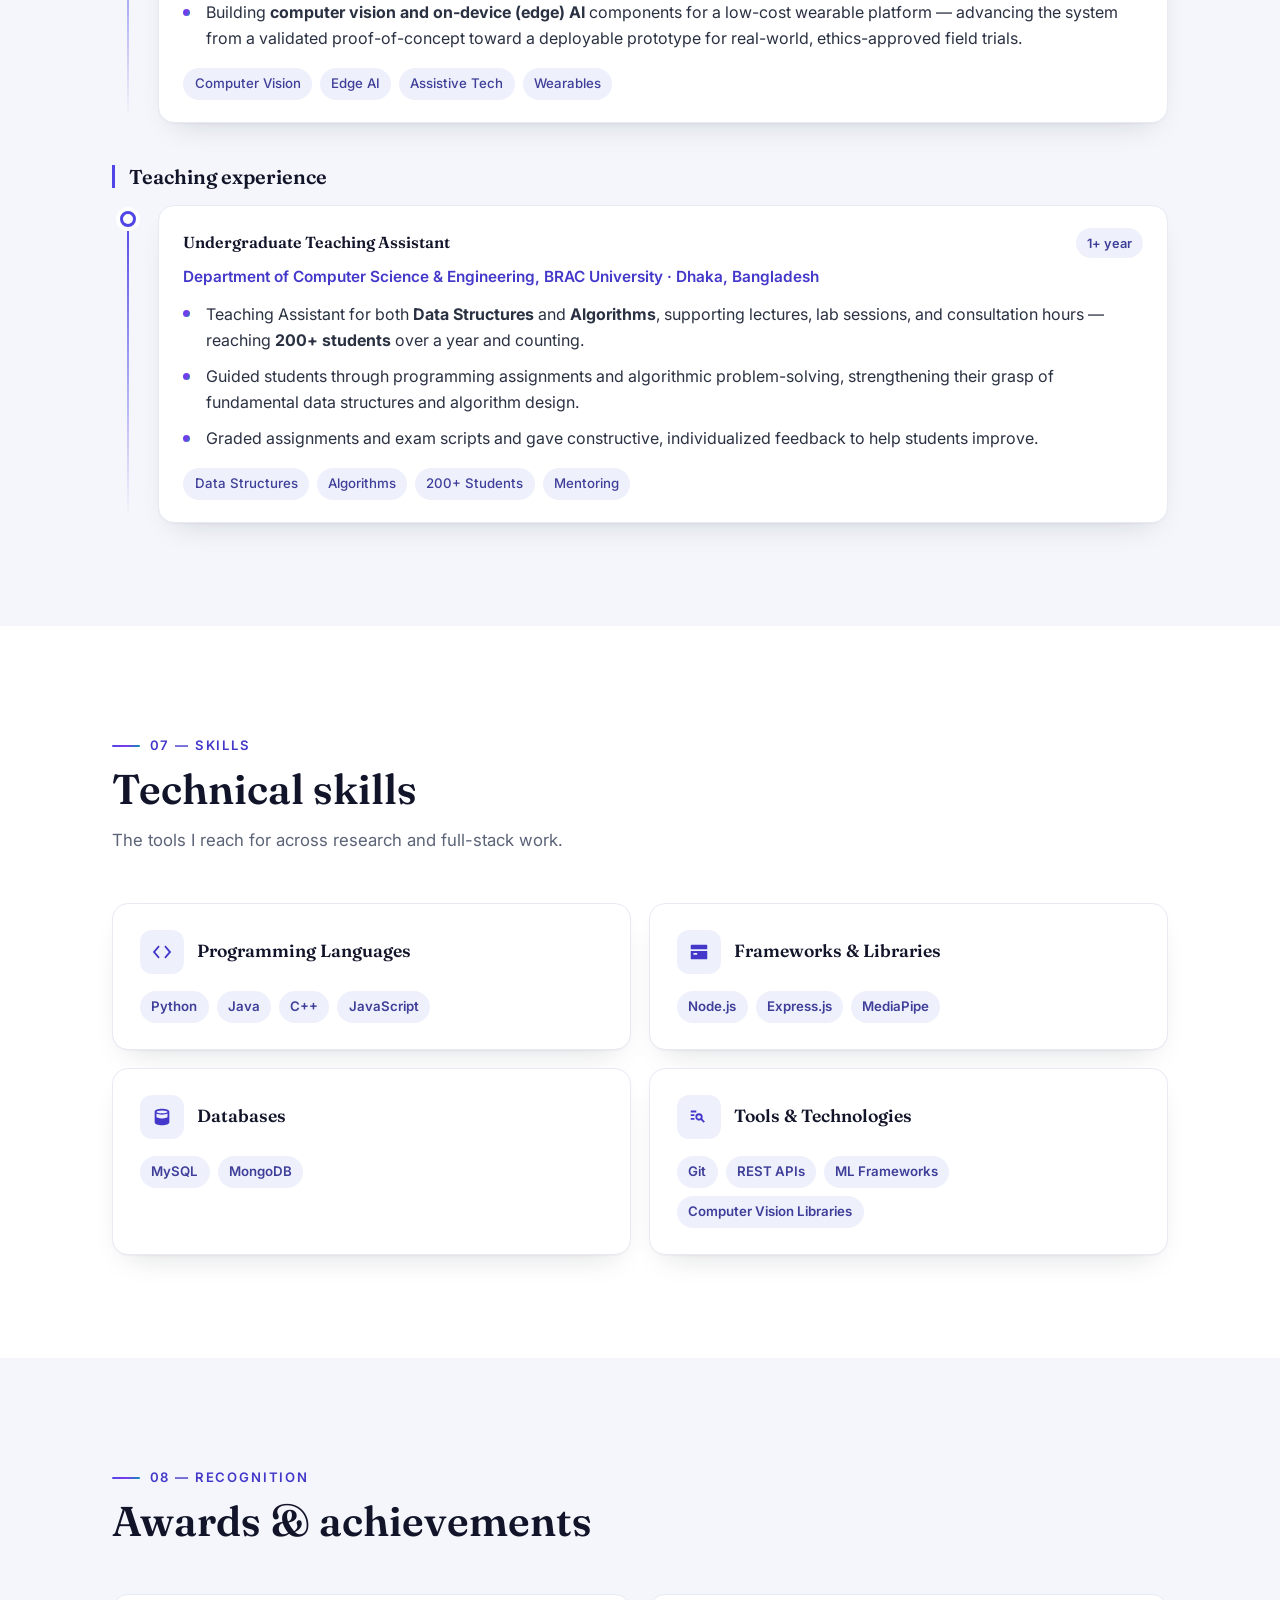
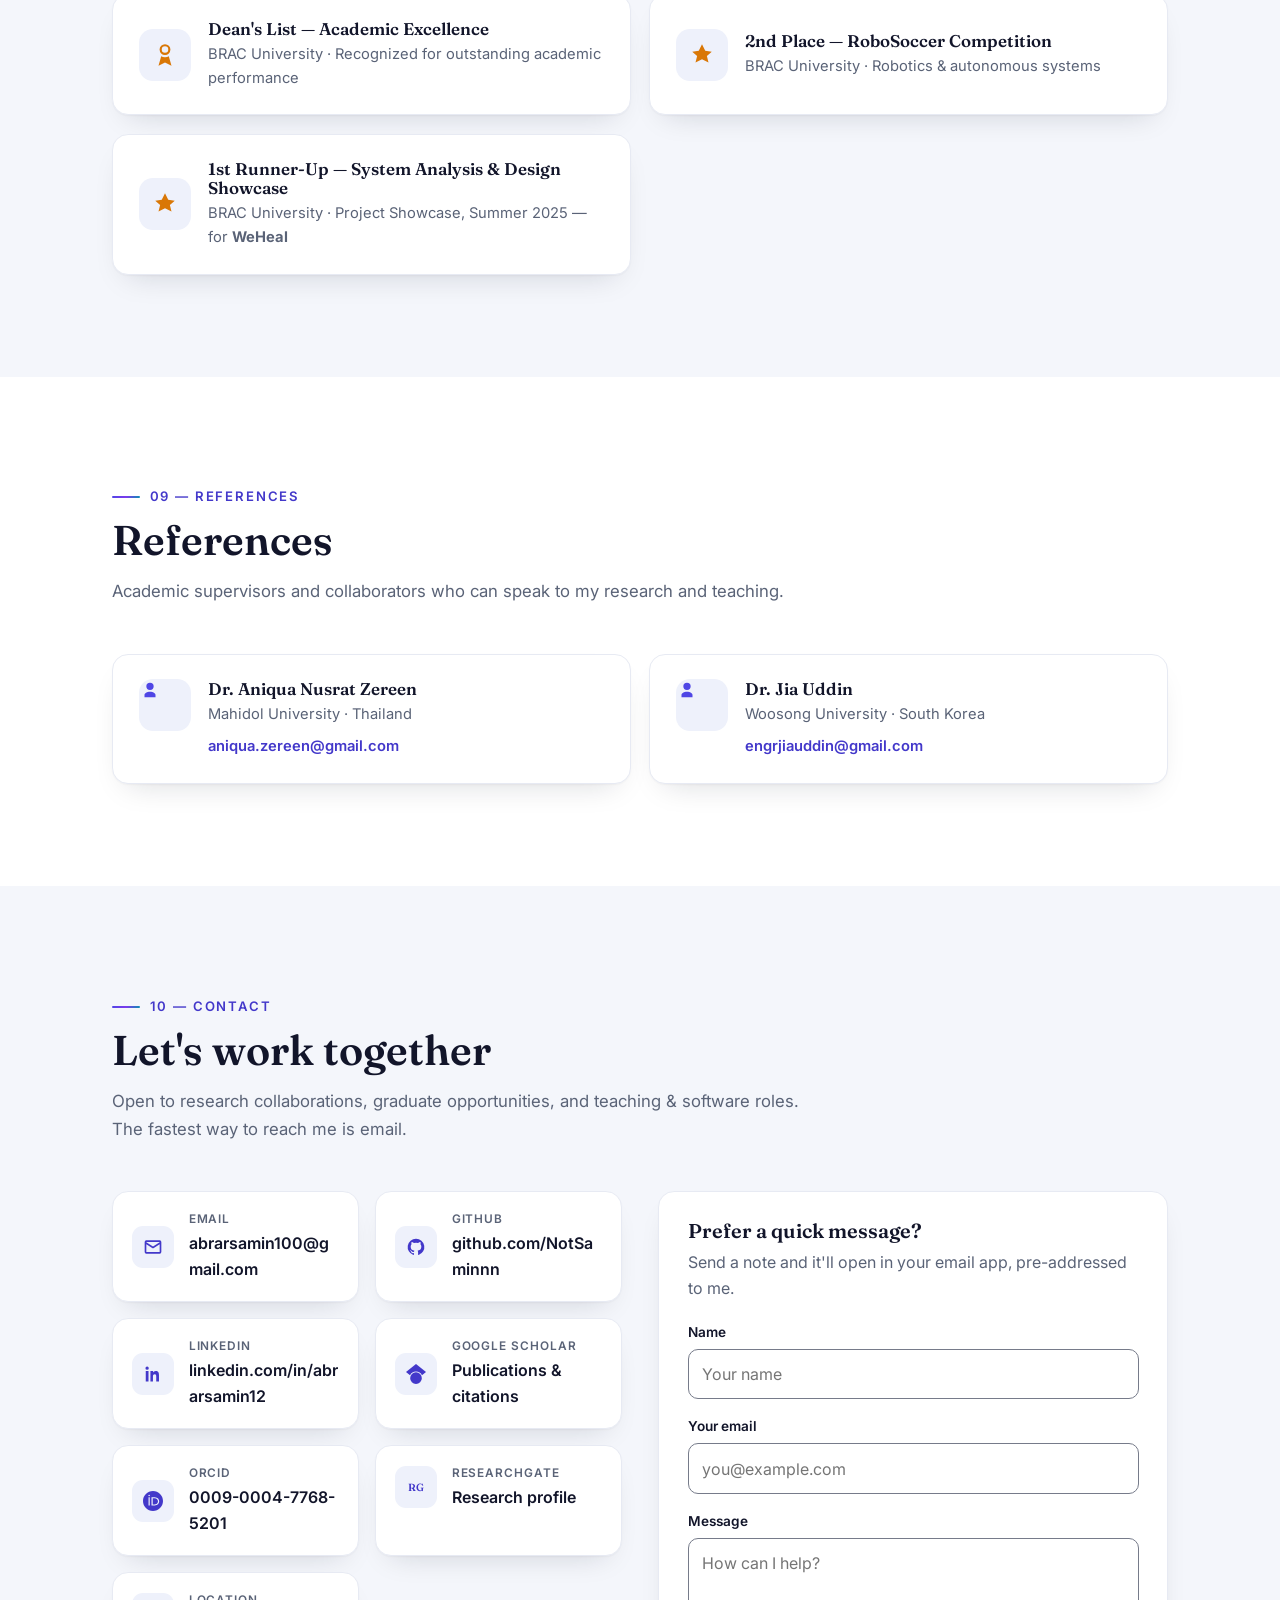
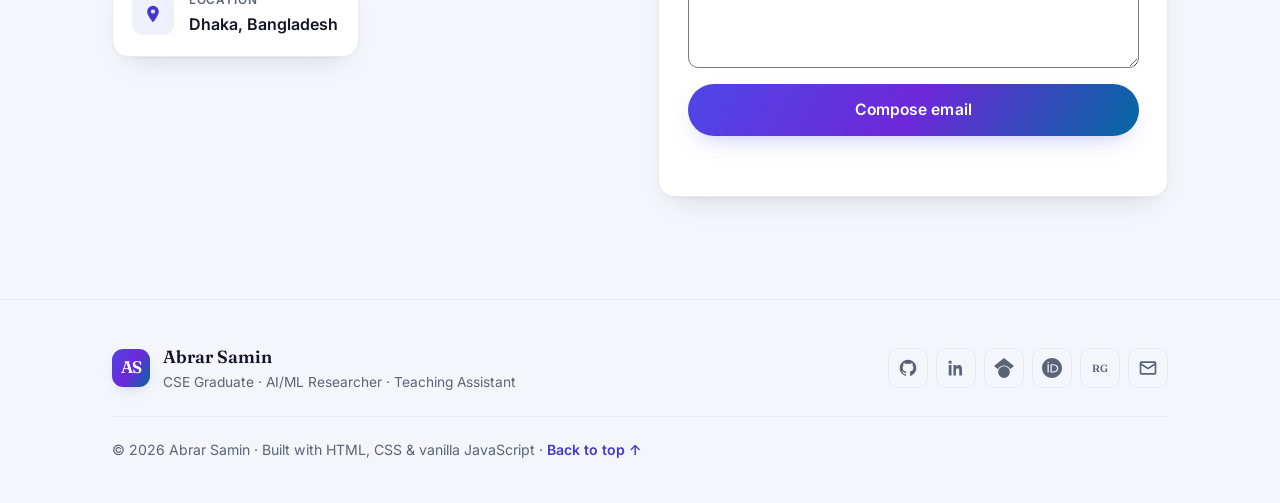
==== commit dd2d0883: "Remove HSC and SSC entries from site and CV Drop the Government Science College (HSC) and Adamjee Ca" ====
--- a/index.html
+++ b/index.html
@@ -340,32 +340,6 @@
                 <li class="tag">Top of Department</li>
                 <li class="tag">Teaching Assistant</li>
                 <li class="tag">Undergraduate Researcher</li>
-              </ul>
-            </div>
-          </li>
-          <li class="timeline-item reveal">
-            <div class="timeline-marker" aria-hidden="true"></div>
-            <div class="timeline-card card">
-              <div class="timeline-top">
-                <h3>Higher Secondary Certificate (HSC)</h3>
-                <span class="pill pill-date">2019 – 2021</span>
-              </div>
-              <p class="timeline-org">Government Science College · Dhaka, Bangladesh</p>
-              <ul class="tag-list">
-                <li class="tag">GPA 5.00/5.00</li>
-              </ul>
-            </div>
-          </li>
-          <li class="timeline-item reveal">
-            <div class="timeline-marker" aria-hidden="true"></div>
-            <div class="timeline-card card">
-              <div class="timeline-top">
-                <h3>Secondary School Certificate (SSC)</h3>
-                <span class="pill pill-date">2017 – 2019</span>
-              </div>
-              <p class="timeline-org">Adamjee Cantonment College · Dhaka, Bangladesh</p>
-              <ul class="tag-list">
-                <li class="tag">GPA 5.00/5.00</li>
               </ul>
             </div>
           </li>
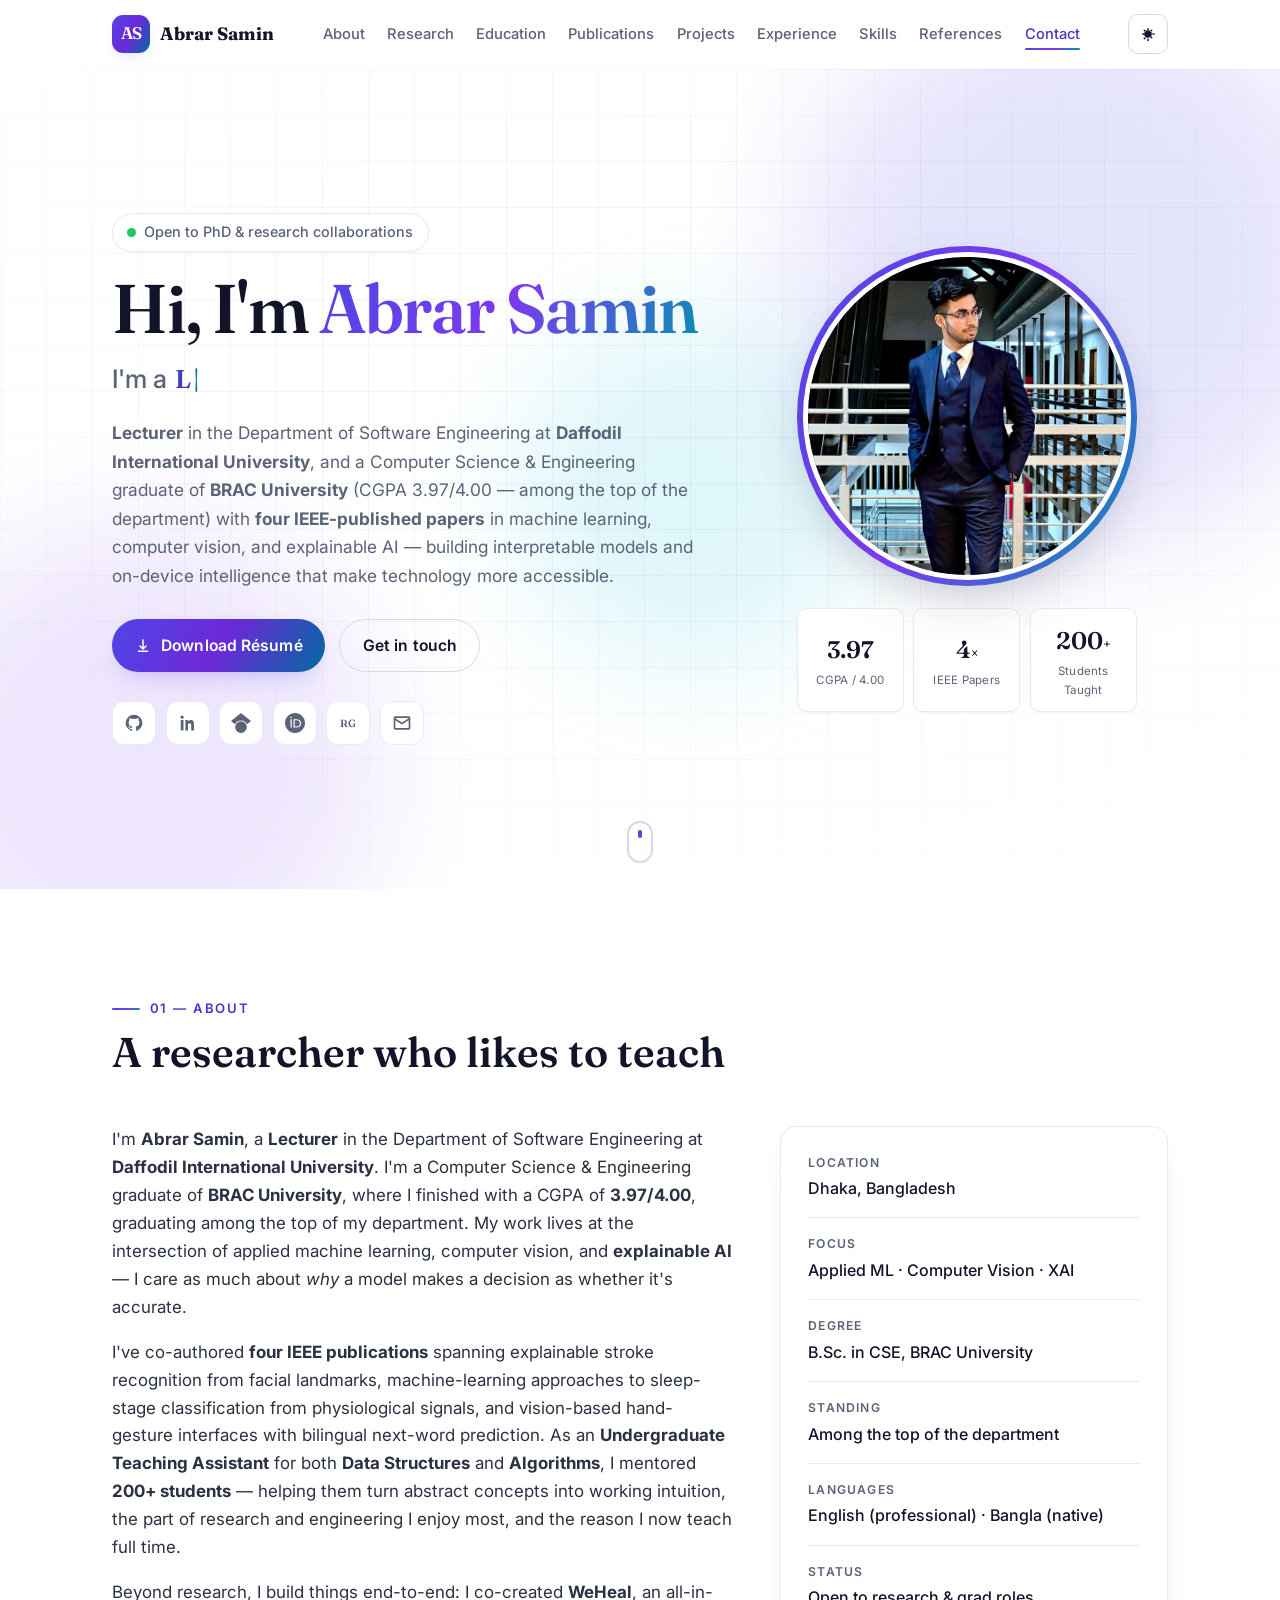
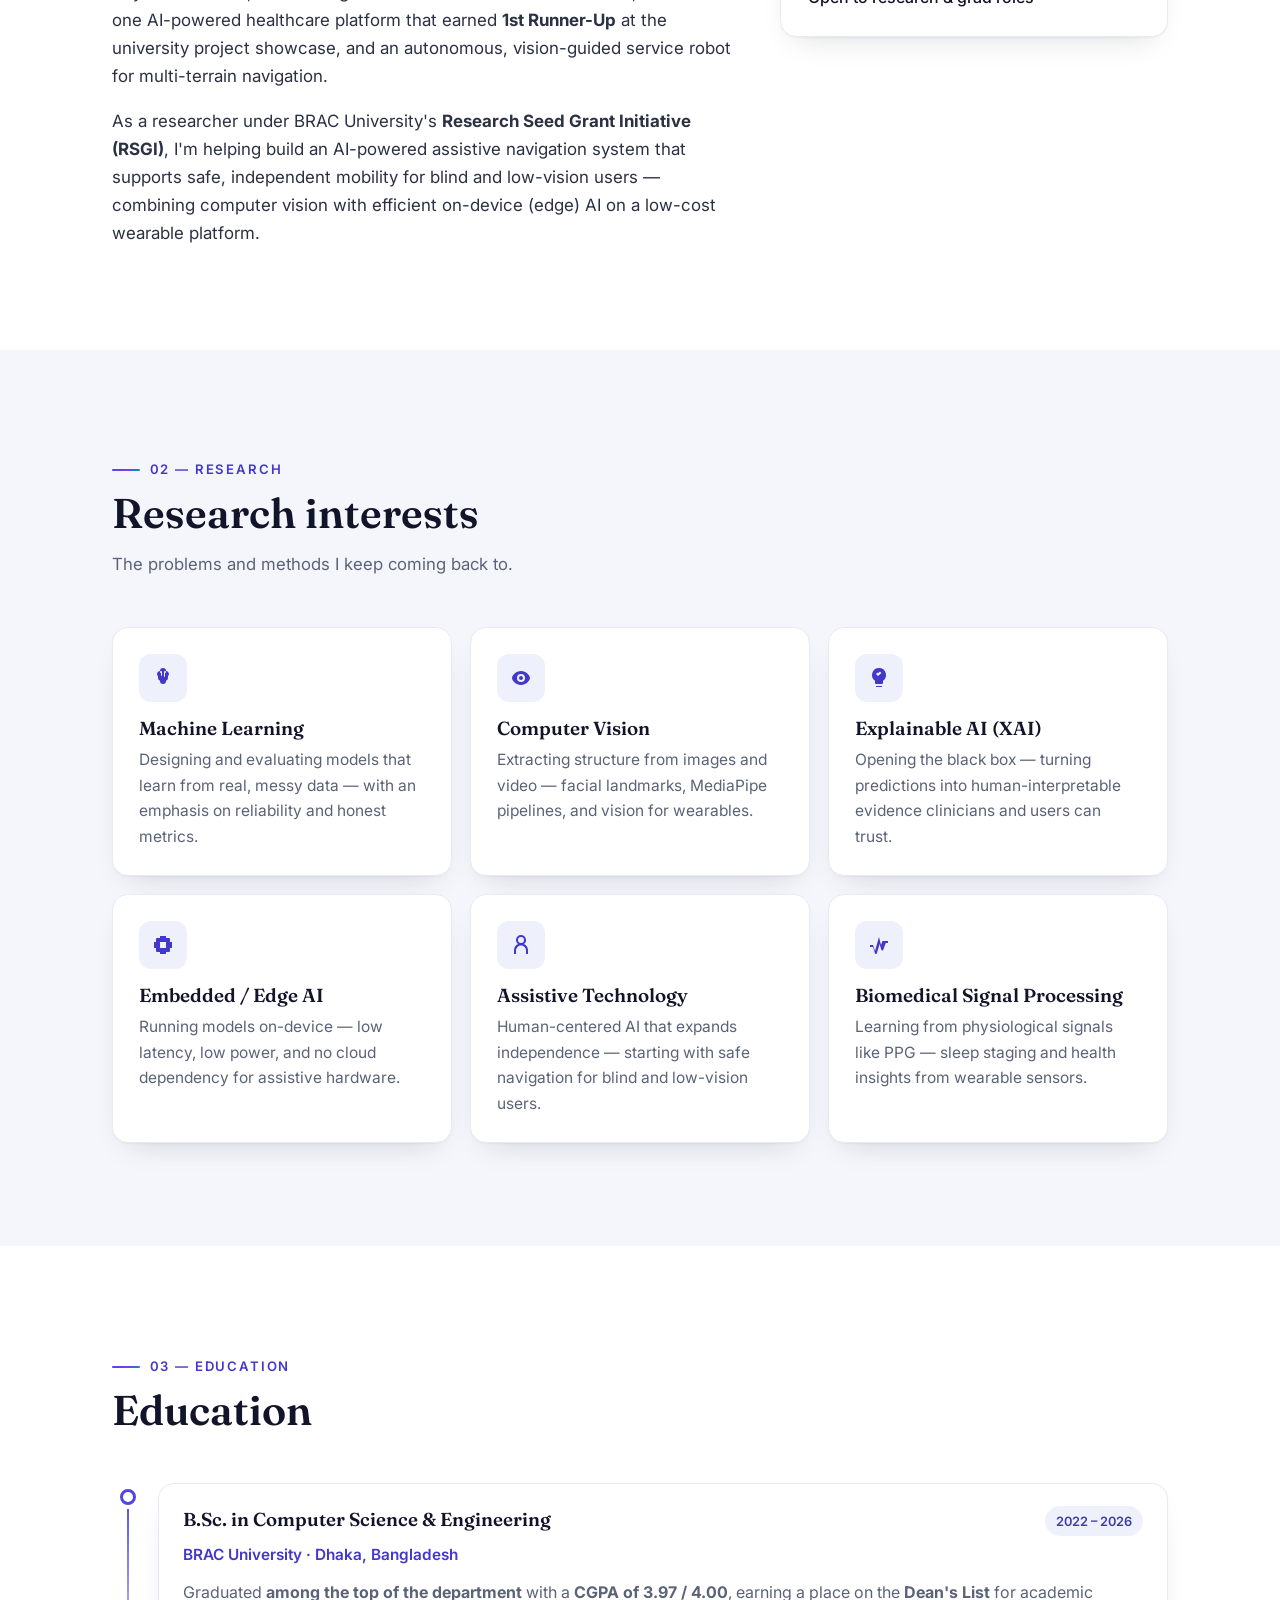
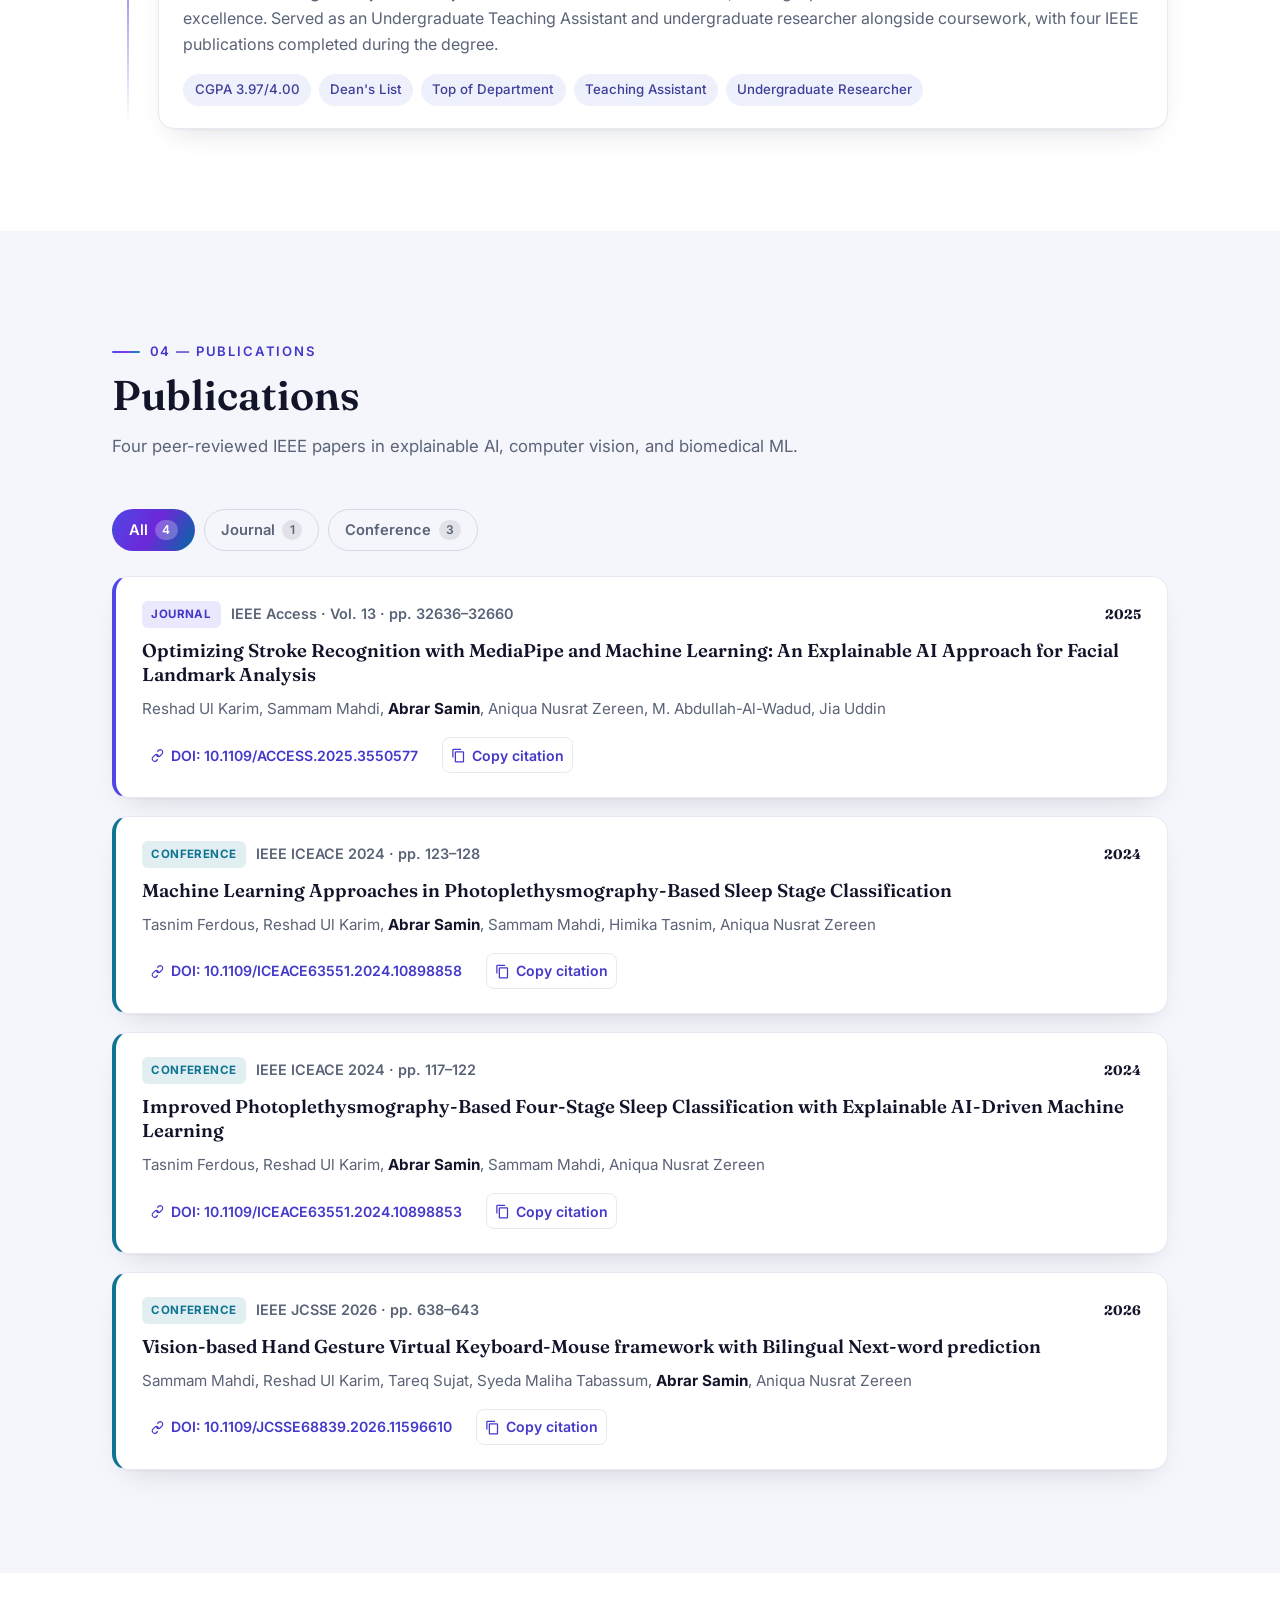
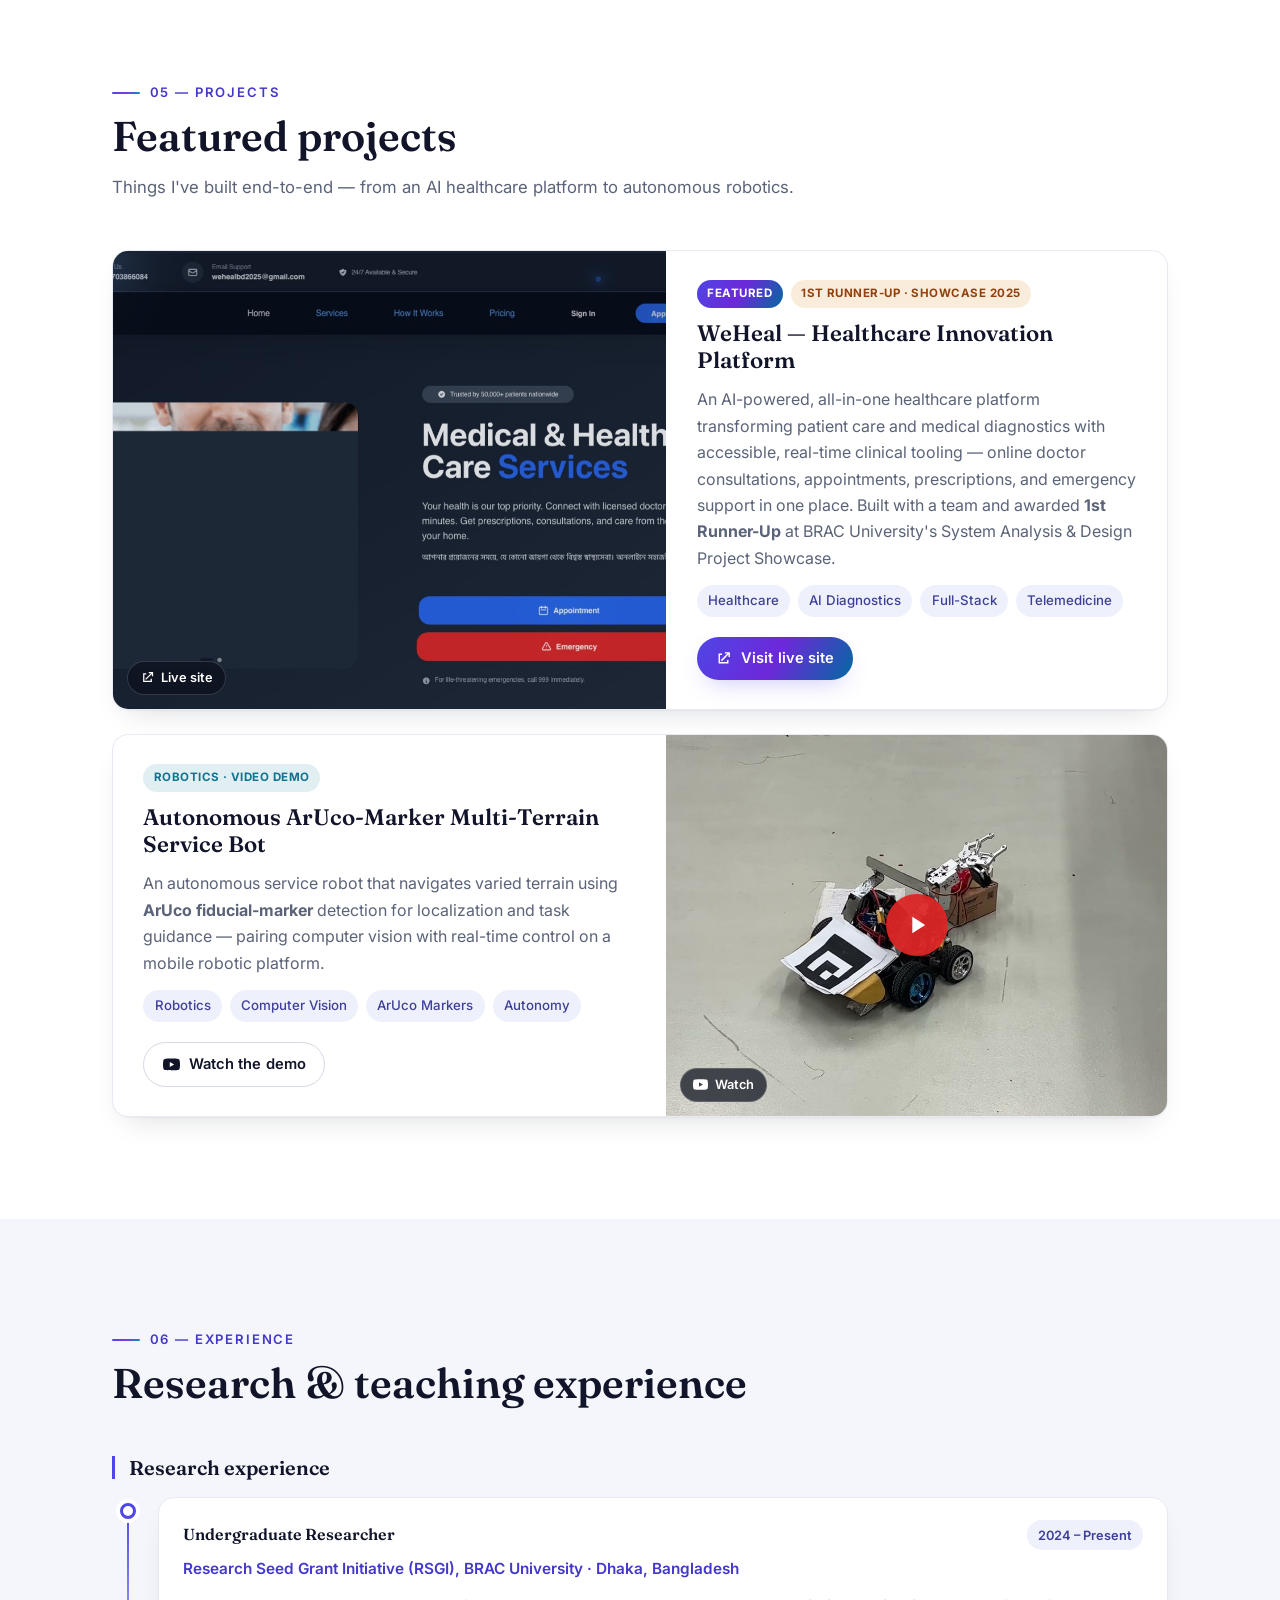
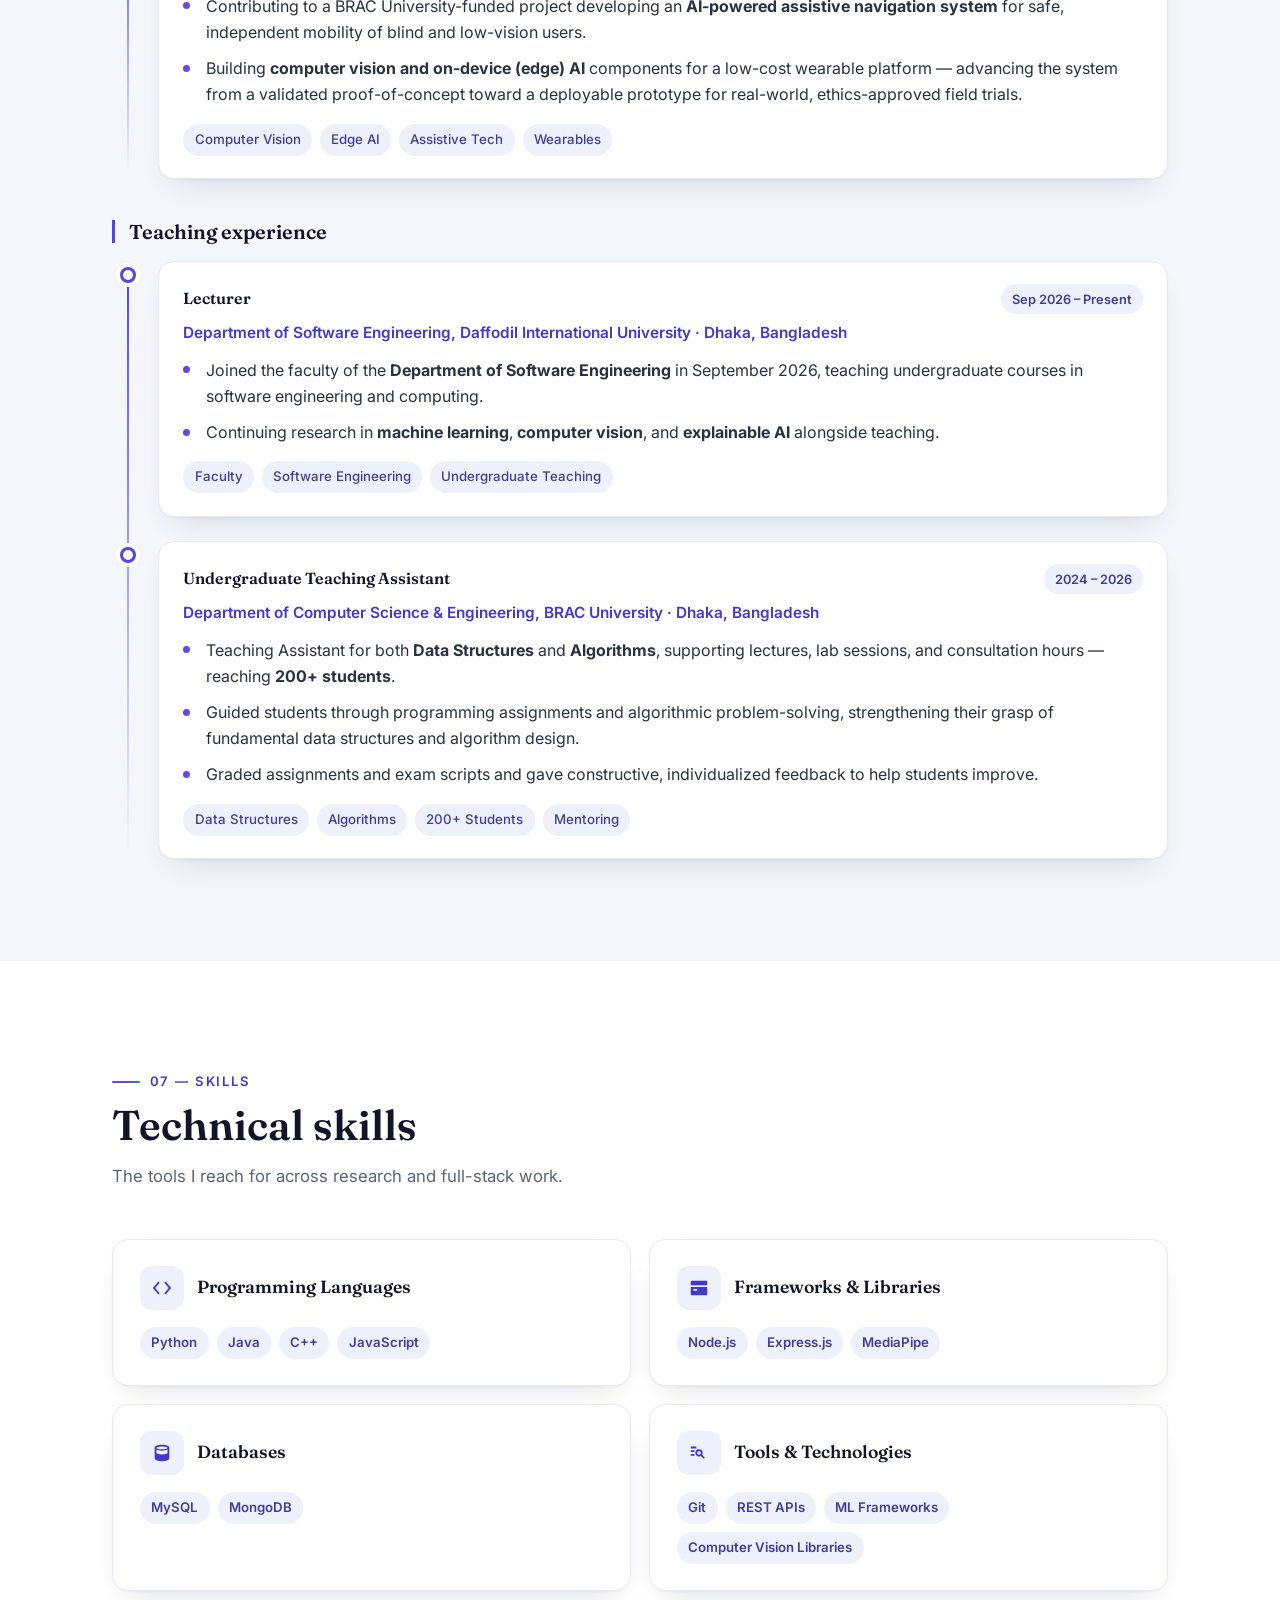
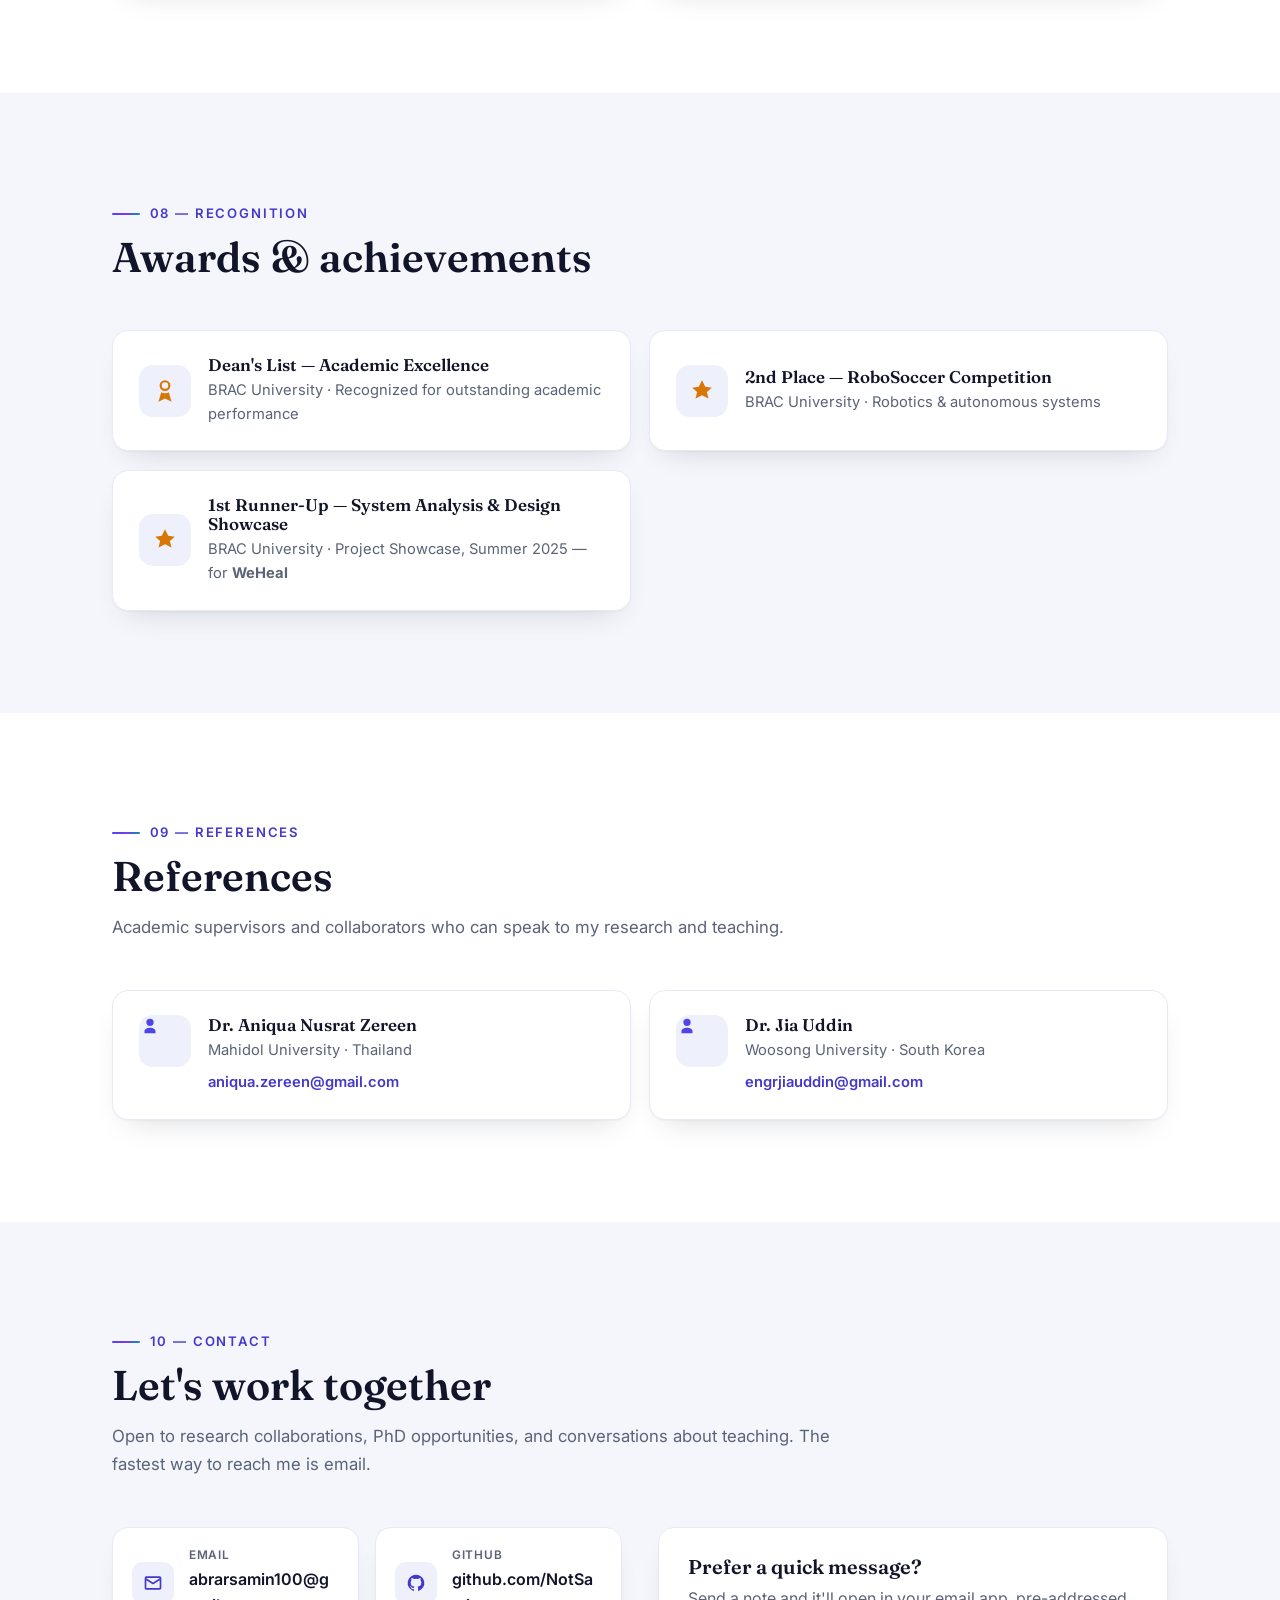
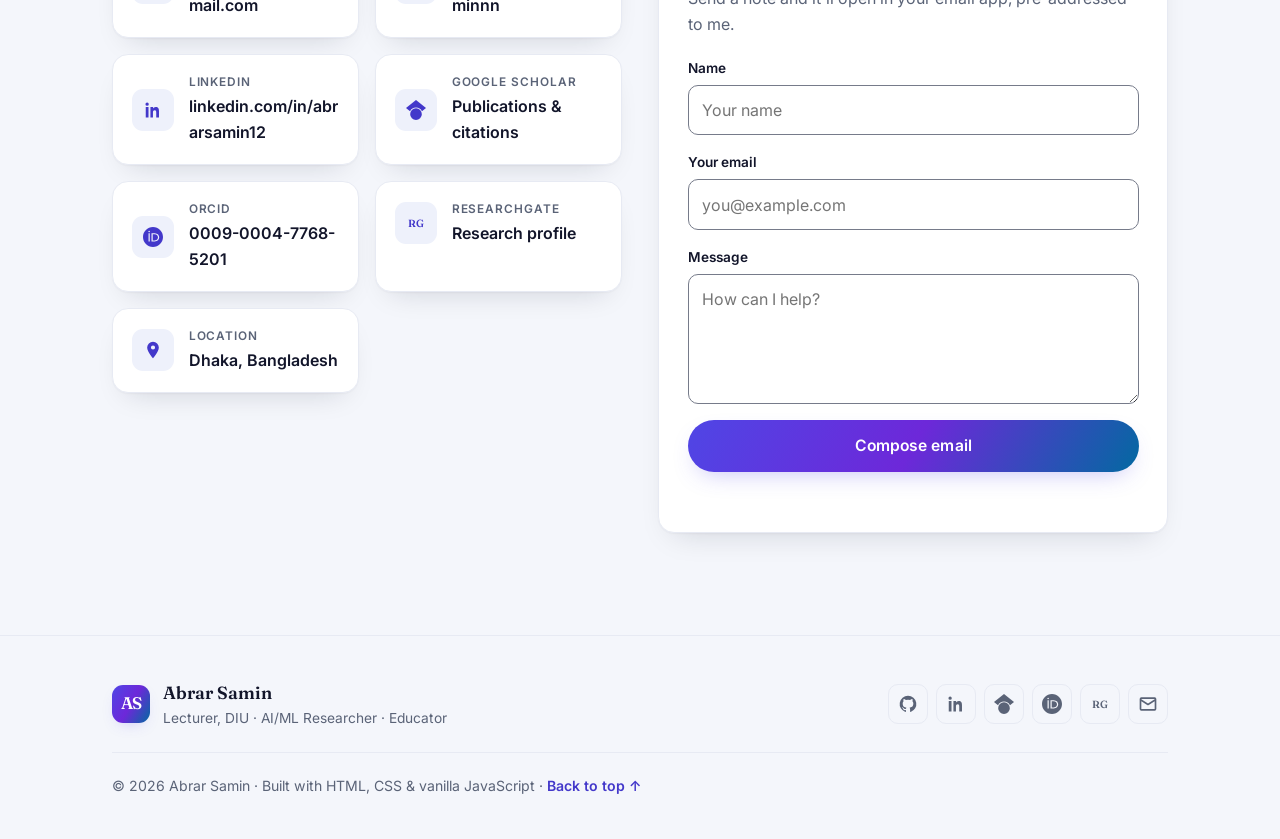
==== commit e86fa316: "Add Lecturer appointment at Daffodil International University New position: Lecturer, Department of " ====
--- a/index.html
+++ b/index.html
@@ -5,10 +5,10 @@
   <meta name="viewport" content="width=device-width, initial-scale=1.0" />
 
   <!-- ============================ SEO / META ============================ -->
-  <title>Abrar Samin — CSE Graduate, AI/ML Researcher &amp; Teaching Assistant</title>
-  <meta name="description" content="Abrar Samin — CSE graduate (CGPA 3.97/4.00) with four IEEE papers in ML, computer vision &amp; XAI, who also builds full-stack and autonomous robotics projects." />
+  <title>Abrar Samin — Lecturer at DIU, AI/ML Researcher</title>
+  <meta name="description" content="Abrar Samin — Lecturer in the Department of Software Engineering at Daffodil International University, with four IEEE papers in ML, computer vision &amp; XAI." />
   <meta name="author" content="Abrar Samin" />
-  <meta name="keywords" content="Abrar Samin, BRAC University, Computer Science, Machine Learning, Computer Vision, Explainable AI, XAI, Edge AI, Assistive Technology, Robotics, Full-Stack Development, Healthcare, WeHeal, IEEE, Researcher, Teaching Assistant, Dhaka, Portfolio" />
+  <meta name="keywords" content="Abrar Samin, Lecturer, Daffodil International University, DIU, Software Engineering, BRAC University, Computer Science, Machine Learning, Computer Vision, Explainable AI, XAI, Edge AI, Assistive Technology, Robotics, Full-Stack Development, Healthcare, WeHeal, IEEE, Researcher, Teaching Assistant, Dhaka, Portfolio" />
   <meta name="robots" content="index, follow" />
   <meta name="theme-color" content="#4f46e5" media="(prefers-color-scheme: light)" />
   <meta name="theme-color" content="#0b1020" media="(prefers-color-scheme: dark)" />
@@ -17,18 +17,18 @@
   <!-- Open Graph -->
   <meta property="og:type" content="website" />
   <meta property="og:site_name" content="Abrar Samin — Portfolio" />
-  <meta property="og:title" content="Abrar Samin — CSE Graduate, AI/ML Researcher & Teaching Assistant" />
-  <meta property="og:description" content="Computer Science graduate (CGPA 3.97/4.00) with four IEEE-published papers in ML, computer vision, and explainable AI. Researcher & teaching assistant at BRAC University." />
+  <meta property="og:title" content="Abrar Samin — Lecturer at DIU, AI/ML Researcher" />
+  <meta property="og:description" content="Lecturer in the Department of Software Engineering at Daffodil International University. Four IEEE-published papers in ML, computer vision, and explainable AI." />
   <meta property="og:url" content="https://notsaminnn.github.io/" />
   <meta property="og:image" content="https://notsaminnn.github.io/assets/img/og-image.png" />
   <meta property="og:image:width" content="1200" />
   <meta property="og:image:height" content="630" />
-  <meta property="og:image:alt" content="Abrar Samin — CSE Graduate, AI/ML Researcher and Teaching Assistant" />
+  <meta property="og:image:alt" content="Abrar Samin — Lecturer at Daffodil International University, AI/ML Researcher" />
 
   <!-- Twitter -->
   <meta name="twitter:card" content="summary_large_image" />
-  <meta name="twitter:title" content="Abrar Samin — CSE Graduate, AI/ML Researcher & Teaching Assistant" />
-  <meta name="twitter:description" content="Computer Science graduate (CGPA 3.97/4.00) with four IEEE-published papers in ML, computer vision, and explainable AI." />
+  <meta name="twitter:title" content="Abrar Samin — Lecturer at DIU, AI/ML Researcher" />
+  <meta name="twitter:description" content="Lecturer at Daffodil International University with four IEEE-published papers in ML, computer vision, and explainable AI." />
   <meta name="twitter:image" content="https://notsaminnn.github.io/assets/img/og-image.png" />
 
   <!-- Icons / Manifest -->
@@ -64,7 +64,8 @@
     "@context": "https://schema.org",
     "@type": "Person",
     "name": "Abrar Samin",
-    "jobTitle": "Computer Science & Engineering Graduate, AI/ML Researcher, Teaching Assistant",
+    "jobTitle": "Lecturer, Department of Software Engineering, Daffodil International University",
+    "worksFor": { "@type": "CollegeOrUniversity", "name": "Daffodil International University" },
     "url": "https://notsaminnn.github.io/",
     "image": "https://notsaminnn.github.io/assets/img/samin.jpg",
     "email": "abrarsamin100@gmail.com",
@@ -138,7 +139,7 @@
         <div class="hero-text">
           <p class="hero-eyebrow reveal">
             <span class="status-dot" aria-hidden="true"></span>
-            Open to research &amp; graduate opportunities
+            Open to PhD &amp; research collaborations
           </p>
           <h1 id="hero-heading" class="hero-title reveal">
             Hi, I'm <span class="gradient-text">Abrar Samin</span>
@@ -146,13 +147,15 @@
           <p class="hero-role reveal">
             <span class="typing-prefix">I'm a</span>
             <span id="typing" class="typing" aria-hidden="true"></span>
-            <span class="sr-only">Computer Science graduate, AI/ML researcher, computer vision enthusiast, and teaching assistant.</span>
+            <span class="sr-only">Lecturer at DIU, AI/ML researcher, computer vision enthusiast, educator, and lifelong learner.</span>
           </p>
           <p class="hero-lede reveal">
-            Computer Science &amp; Engineering graduate from <strong>BRAC University</strong>
-            (CGPA 3.97/4.00 — among the top of the department) with <strong>four IEEE-published papers</strong>
-            in machine learning, computer vision, and explainable AI — building interpretable models and
-            on-device intelligence that make technology more accessible.
+            <strong>Lecturer</strong> in the Department of Software Engineering at
+            <strong>Daffodil International University</strong>, and a Computer Science &amp; Engineering
+            graduate of <strong>BRAC University</strong> (CGPA 3.97/4.00 — among the top of the department)
+            with <strong>four IEEE-published papers</strong> in machine learning, computer vision, and
+            explainable AI — building interpretable models and on-device intelligence that make technology
+            more accessible.
           </p>
 
           <div class="hero-actions reveal">
@@ -214,9 +217,10 @@
         <div class="about-grid">
           <div class="about-bio reveal">
             <p>
-              I'm <strong>Abrar Samin</strong>, a Computer Science &amp; Engineering graduate from
-              <strong>BRAC University</strong>, where I finished with a CGPA of <strong>3.97/4.00</strong>,
-              graduating among the top of my department. My work lives at the intersection of applied machine
+              I'm <strong>Abrar Samin</strong>, a <strong>Lecturer</strong> in the Department of Software
+              Engineering at <strong>Daffodil International University</strong>. I'm a Computer Science &amp;
+              Engineering graduate of <strong>BRAC University</strong>, where I finished with a CGPA of
+              <strong>3.97/4.00</strong>, graduating among the top of my department. My work lives at the intersection of applied machine
               learning, computer vision, and <strong>explainable AI</strong> — I care as much about
               <em>why</em> a model makes a decision as whether it's accurate.
             </p>
@@ -224,9 +228,9 @@
               I've co-authored <strong>four IEEE publications</strong> spanning explainable stroke recognition
               from facial landmarks, machine-learning approaches to sleep-stage classification from
               physiological signals, and vision-based hand-gesture interfaces with bilingual next-word prediction. As an <strong>Undergraduate Teaching Assistant</strong> for both
-              <strong>Data Structures</strong> and <strong>Algorithms</strong>, I've mentored
-              <strong>200+ students</strong> over a year and counting — helping them turn abstract concepts
-              into working intuition, the part of research and engineering I enjoy most.
+              <strong>Data Structures</strong> and <strong>Algorithms</strong>, I mentored
+              <strong>200+ students</strong> — helping them turn abstract concepts into working intuition,
+              the part of research and engineering I enjoy most, and the reason I now teach full time.
             </p>
             <p>
               Beyond research, I build things end-to-end: I co-created <strong>WeHeal</strong>, an all-in-one
@@ -606,14 +610,34 @@
             <div class="timeline-marker" aria-hidden="true"></div>
             <div class="timeline-card card">
               <div class="timeline-top">
+                <h4>Lecturer</h4>
+                <span class="pill pill-date">Sep 2026 – Present</span>
+              </div>
+              <p class="timeline-org">Department of Software Engineering, Daffodil International University · Dhaka, Bangladesh</p>
+              <ul class="bullet-list">
+                <li>Joined the faculty of the <strong>Department of Software Engineering</strong> in September
+                  2026, teaching undergraduate courses in software engineering and computing.</li>
+                <li>Continuing research in <strong>machine learning</strong>, <strong>computer vision</strong>,
+                  and <strong>explainable AI</strong> alongside teaching.</li>
+              </ul>
+              <ul class="tag-list">
+                <li class="tag">Faculty</li>
+                <li class="tag">Software Engineering</li>
+                <li class="tag">Undergraduate Teaching</li>
+              </ul>
+            </div>
+          </li>
+          <li class="timeline-item reveal">
+            <div class="timeline-marker" aria-hidden="true"></div>
+            <div class="timeline-card card">
+              <div class="timeline-top">
                 <h4>Undergraduate Teaching Assistant</h4>
-                <span class="pill pill-date">1+ year</span>
+                <span class="pill pill-date">2024 – 2026</span>
               </div>
               <p class="timeline-org">Department of Computer Science &amp; Engineering, BRAC University · Dhaka, Bangladesh</p>
               <ul class="bullet-list">
                 <li>Teaching Assistant for both <strong>Data Structures</strong> and <strong>Algorithms</strong>,
-                  supporting lectures, lab sessions, and consultation hours — reaching <strong>200+ students</strong>
-                  over a year and counting.</li>
+                  supporting lectures, lab sessions, and consultation hours — reaching <strong>200+ students</strong>.</li>
                 <li>Guided students through programming assignments and algorithmic problem-solving,
                   strengthening their grasp of fundamental data structures and algorithm design.</li>
                 <li>Graded assignments and exam scripts and gave constructive, individualized feedback
@@ -782,7 +806,7 @@
           <span class="section-kicker">10 — Contact</span>
           <h2 class="section-title">Let's work together</h2>
           <p class="section-sub">
-            Open to research collaborations, graduate opportunities, and teaching &amp; software roles.
+            Open to research collaborations, PhD opportunities, and conversations about teaching.
             The fastest way to reach me is email.
           </p>
         </header>
@@ -879,7 +903,7 @@
         <span class="brand-mark" aria-hidden="true">AS</span>
         <div>
           <p class="footer-name">Abrar Samin</p>
-          <p class="footer-tag">CSE Graduate · AI/ML Researcher · Teaching Assistant</p>
+          <p class="footer-tag">Lecturer, DIU · AI/ML Researcher · Educator</p>
         </div>
       </div>
 
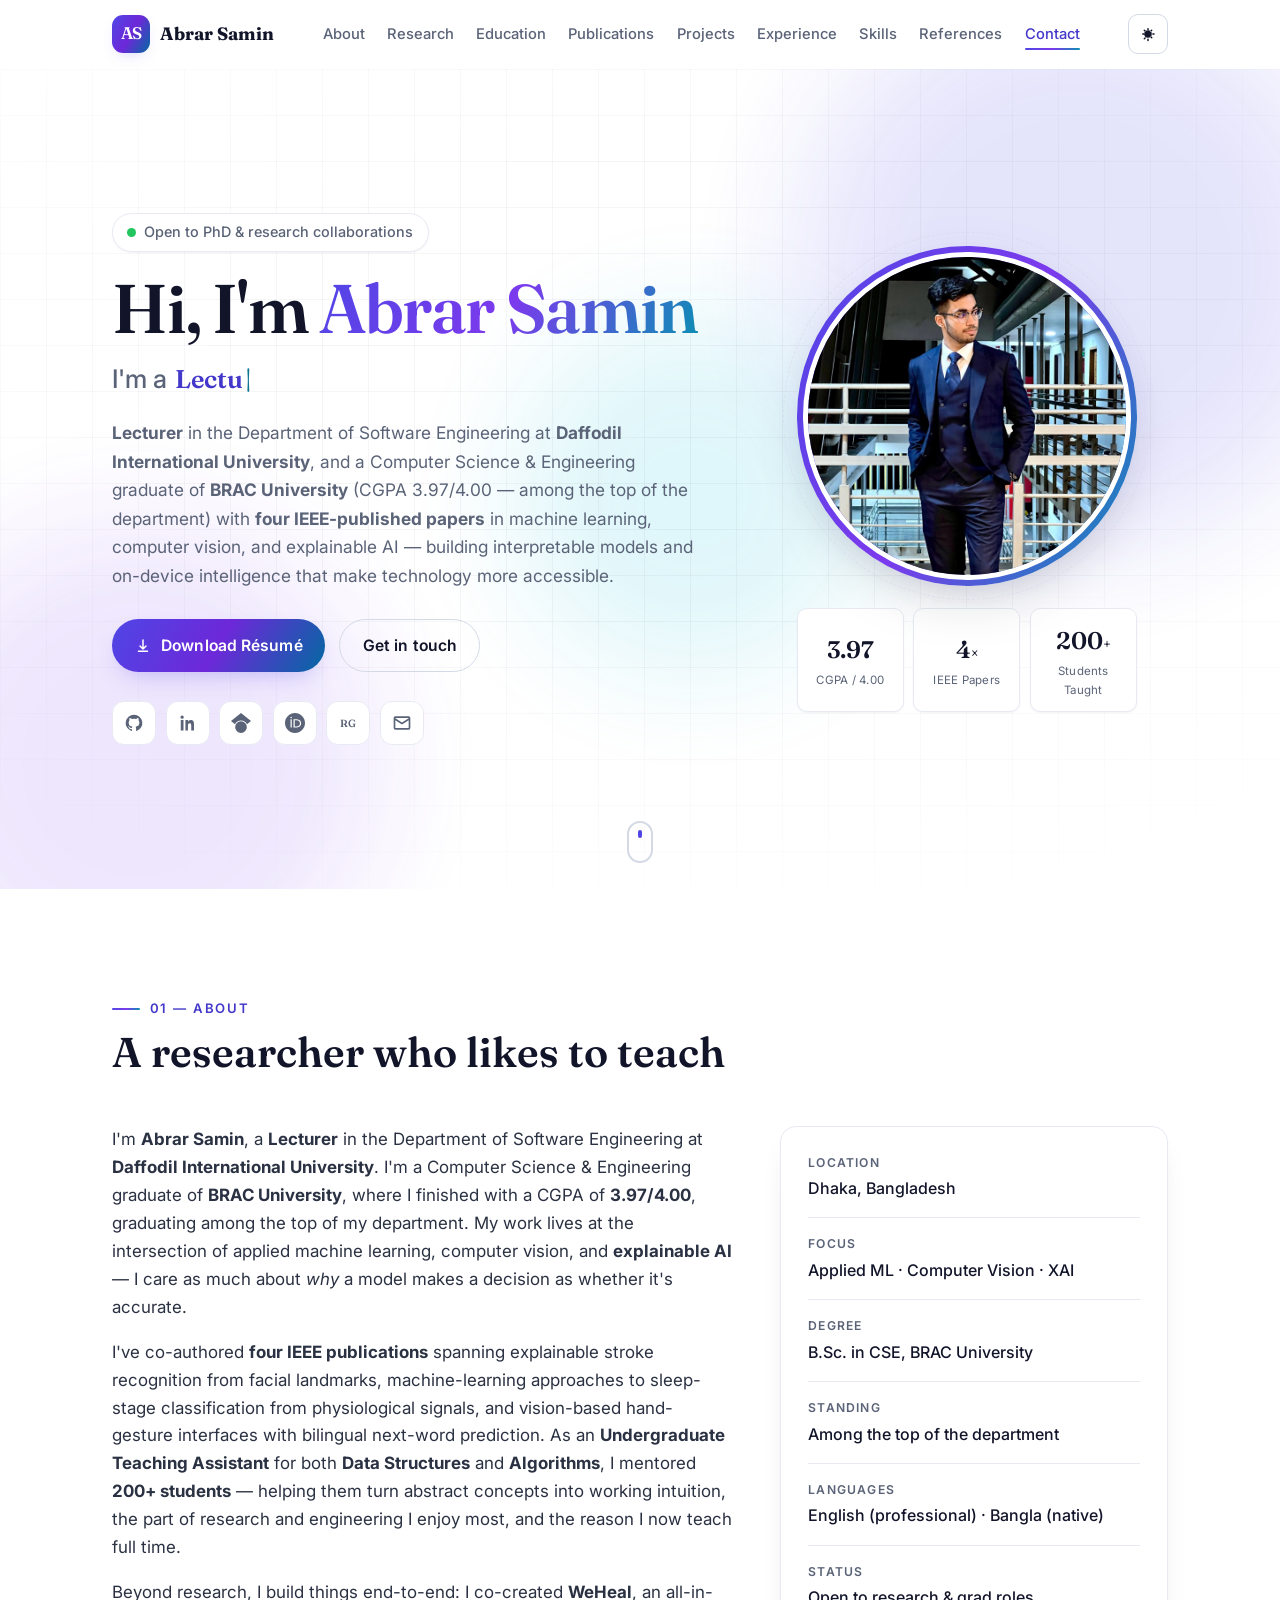
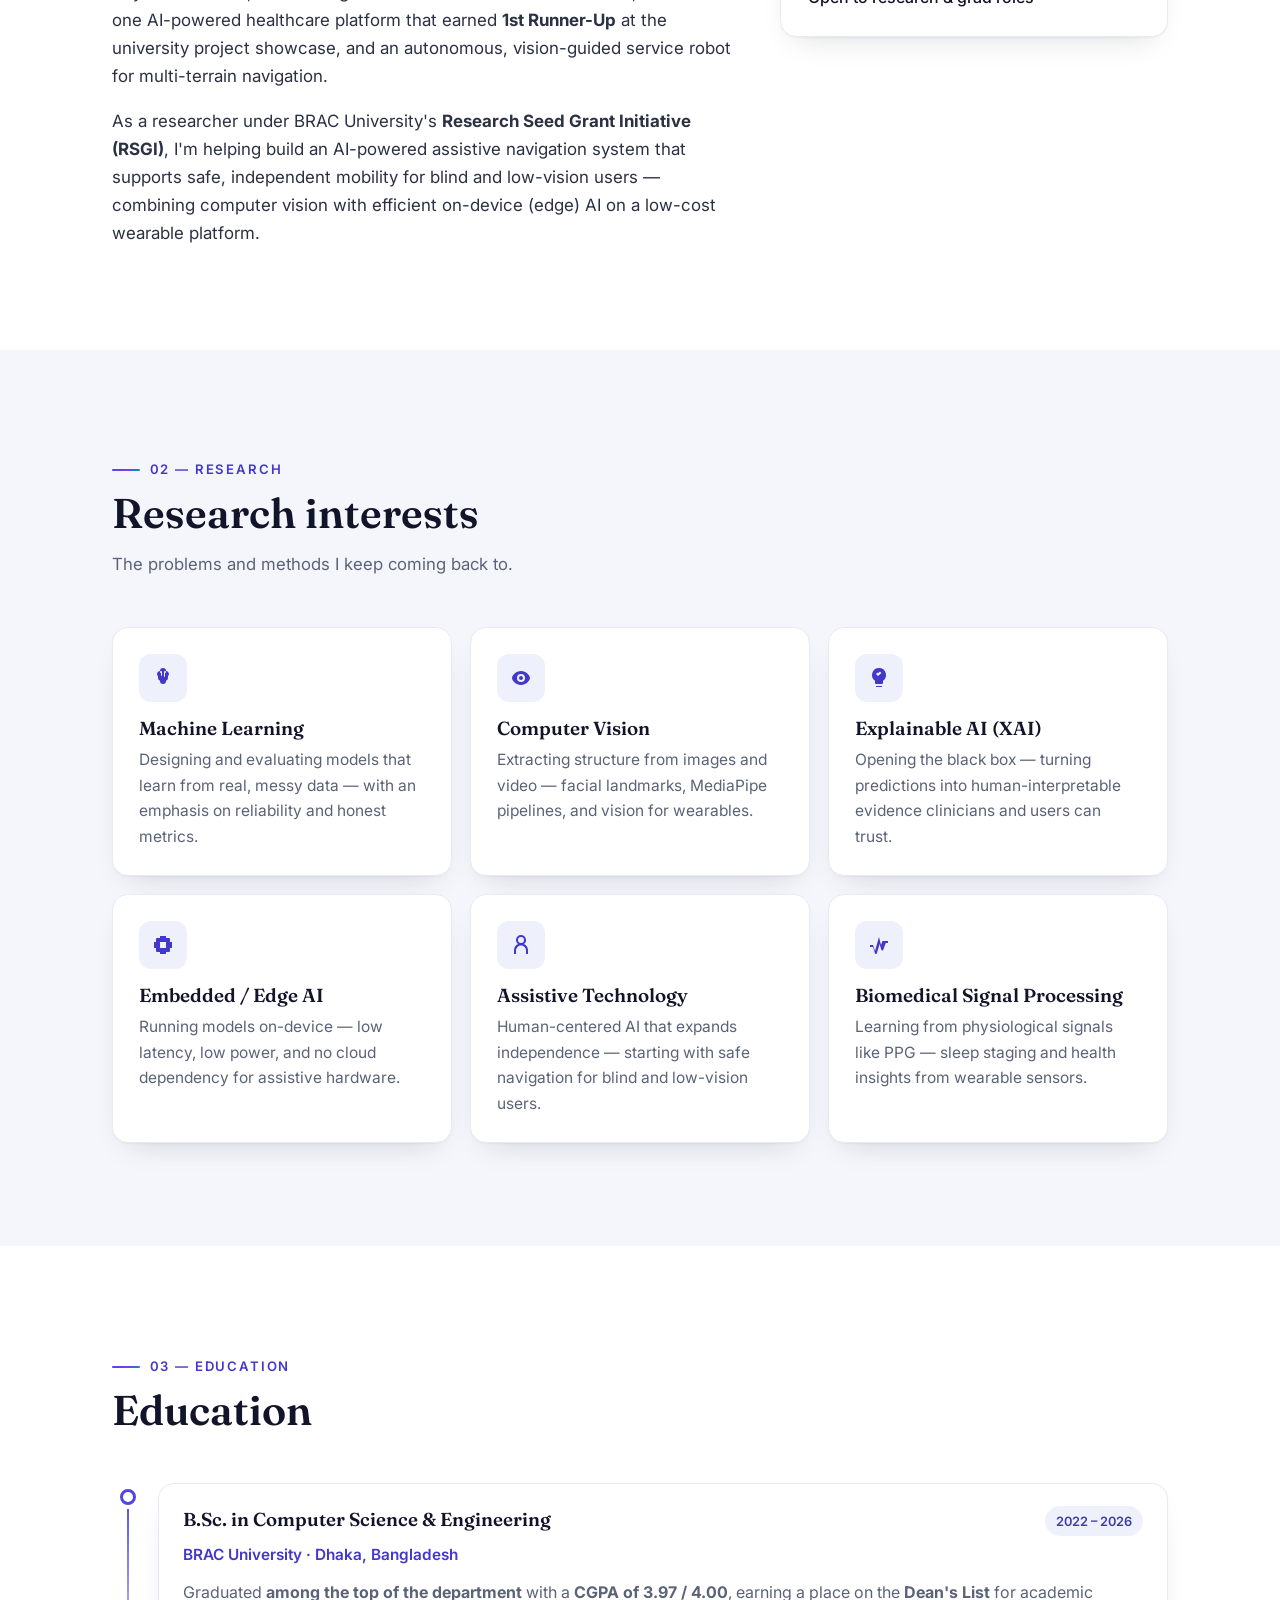
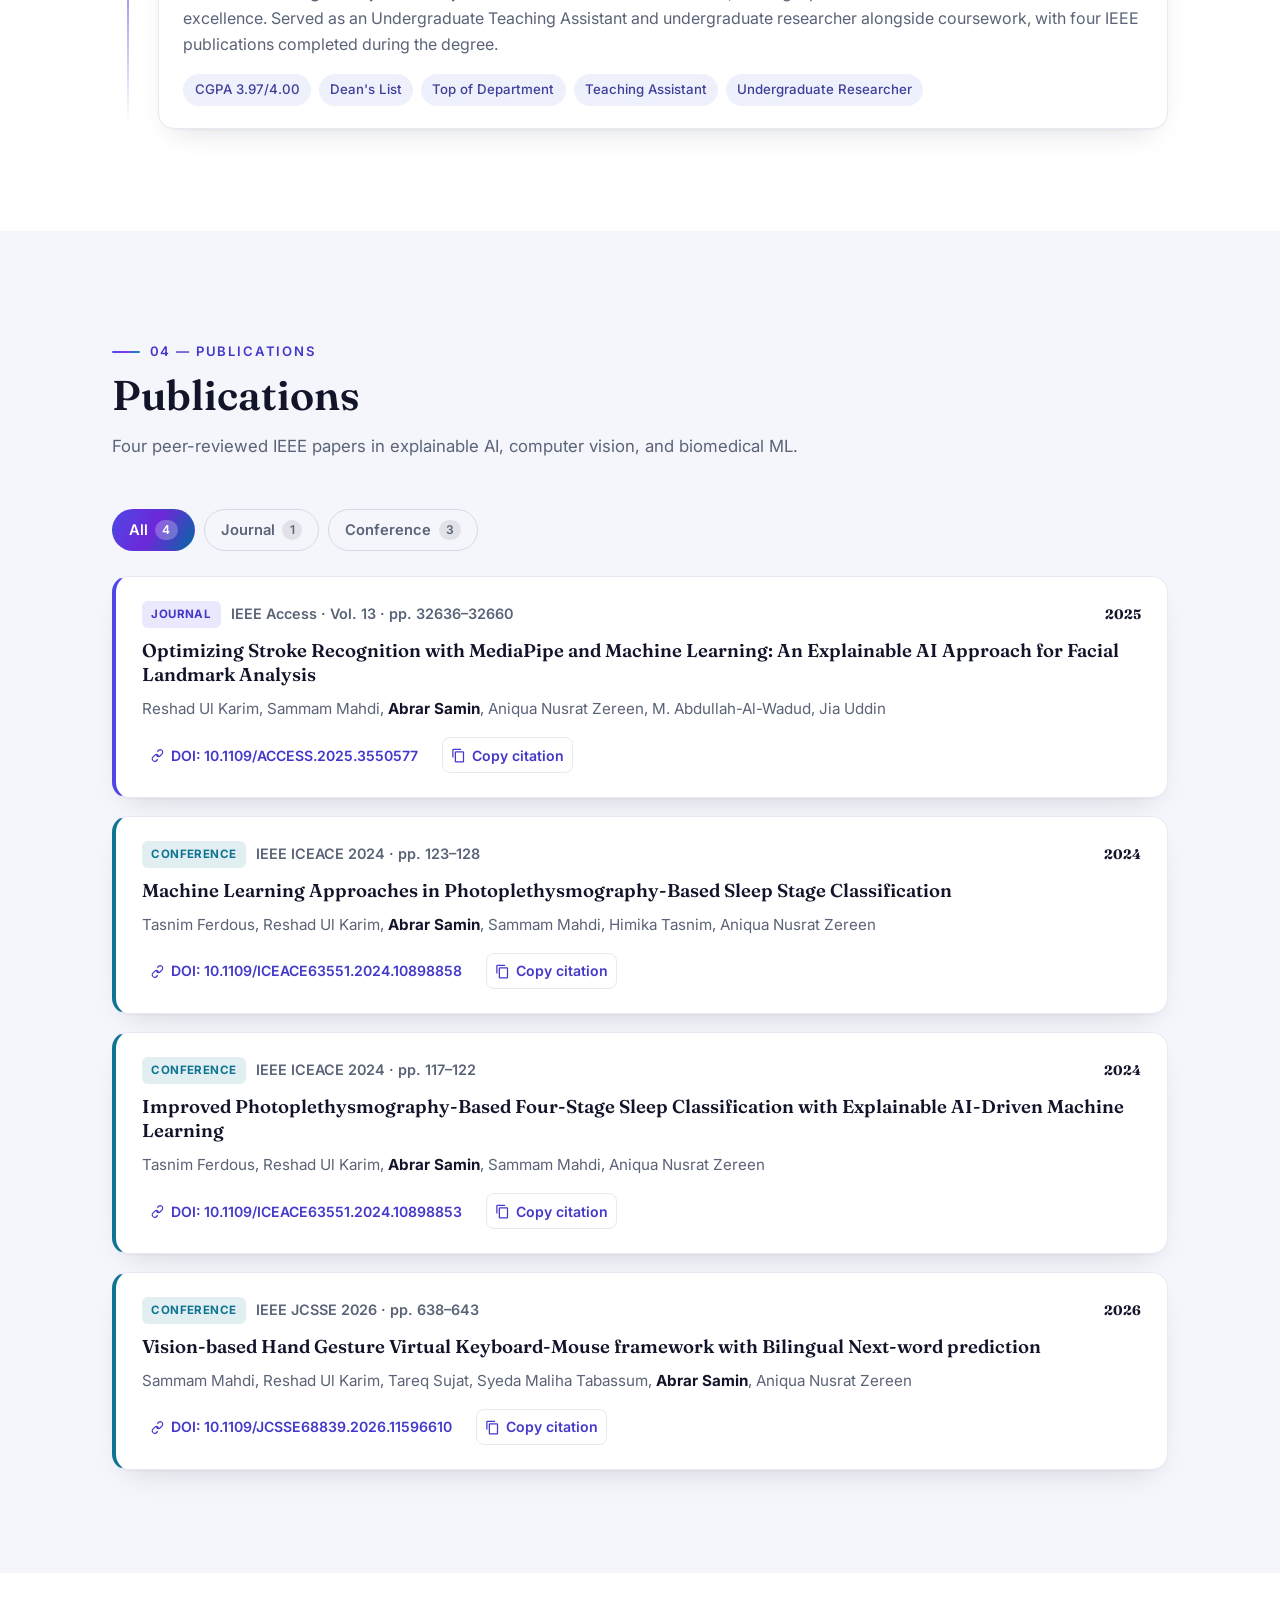
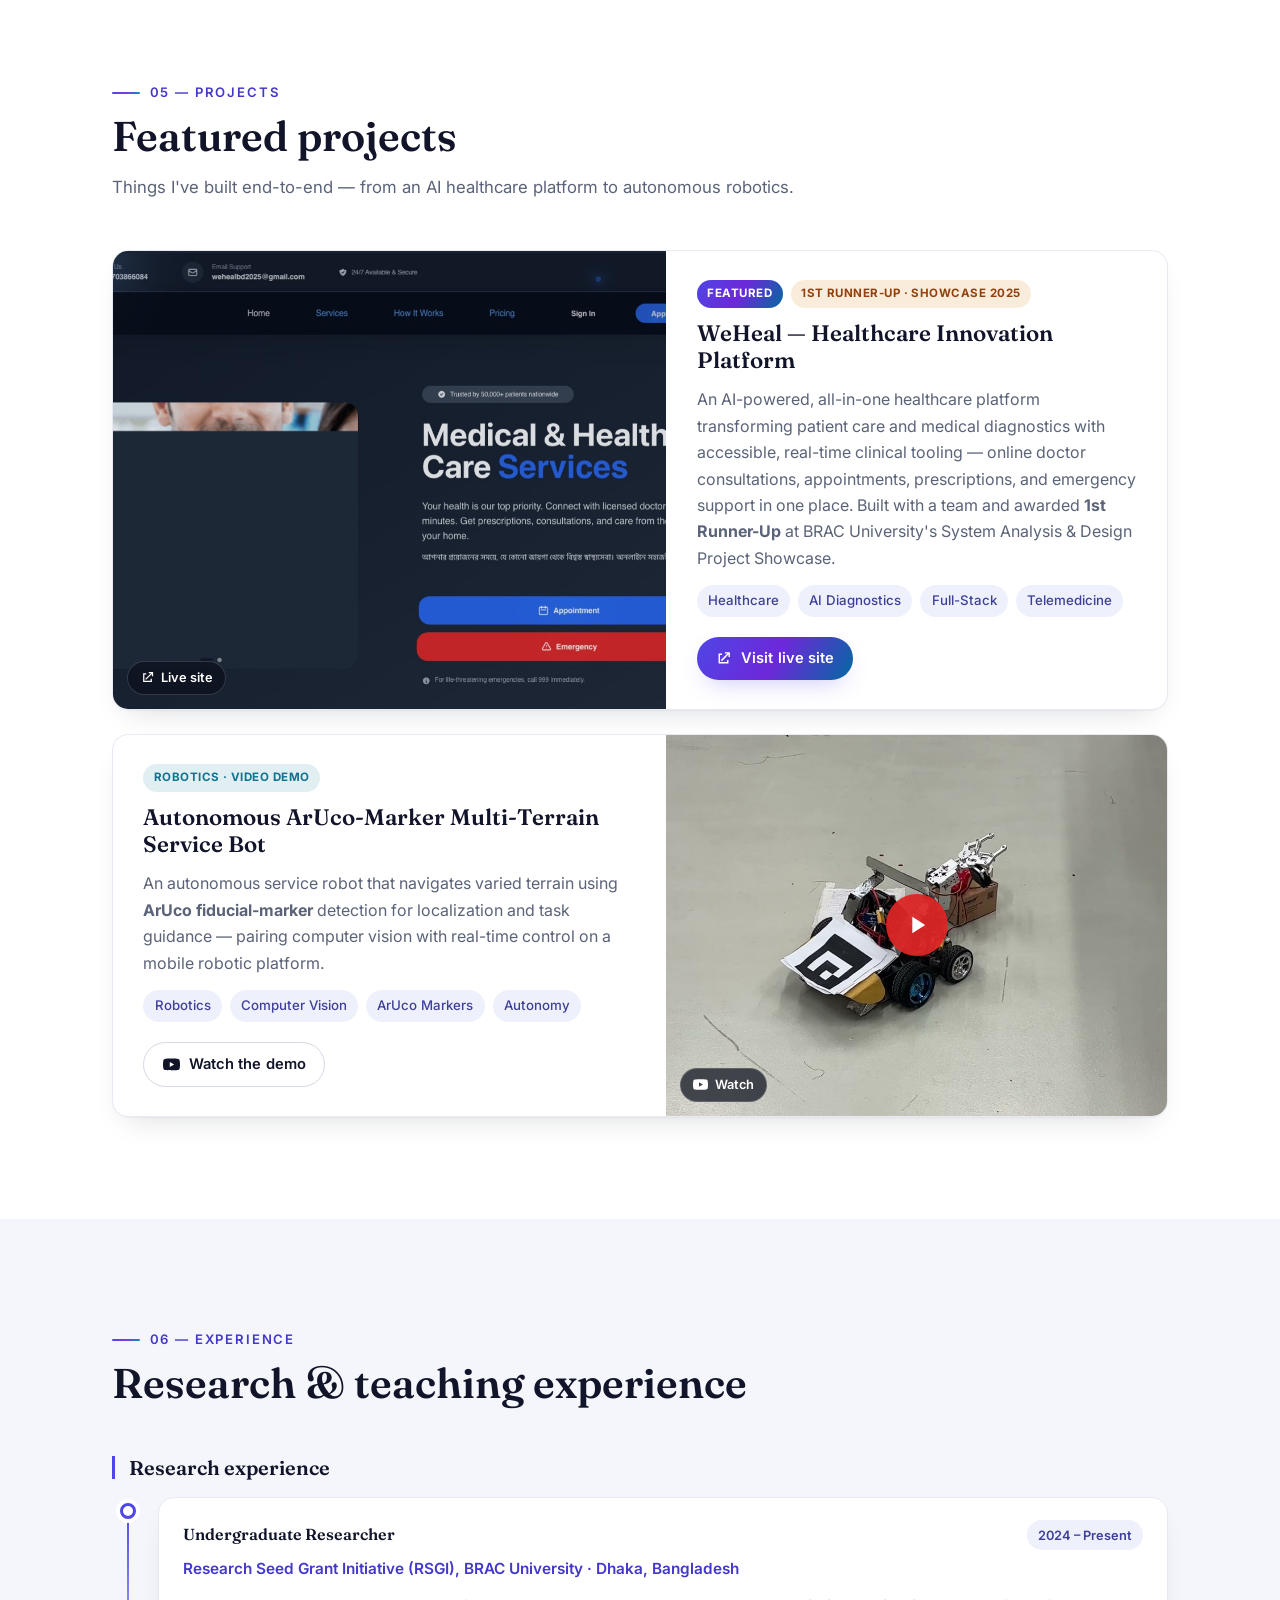
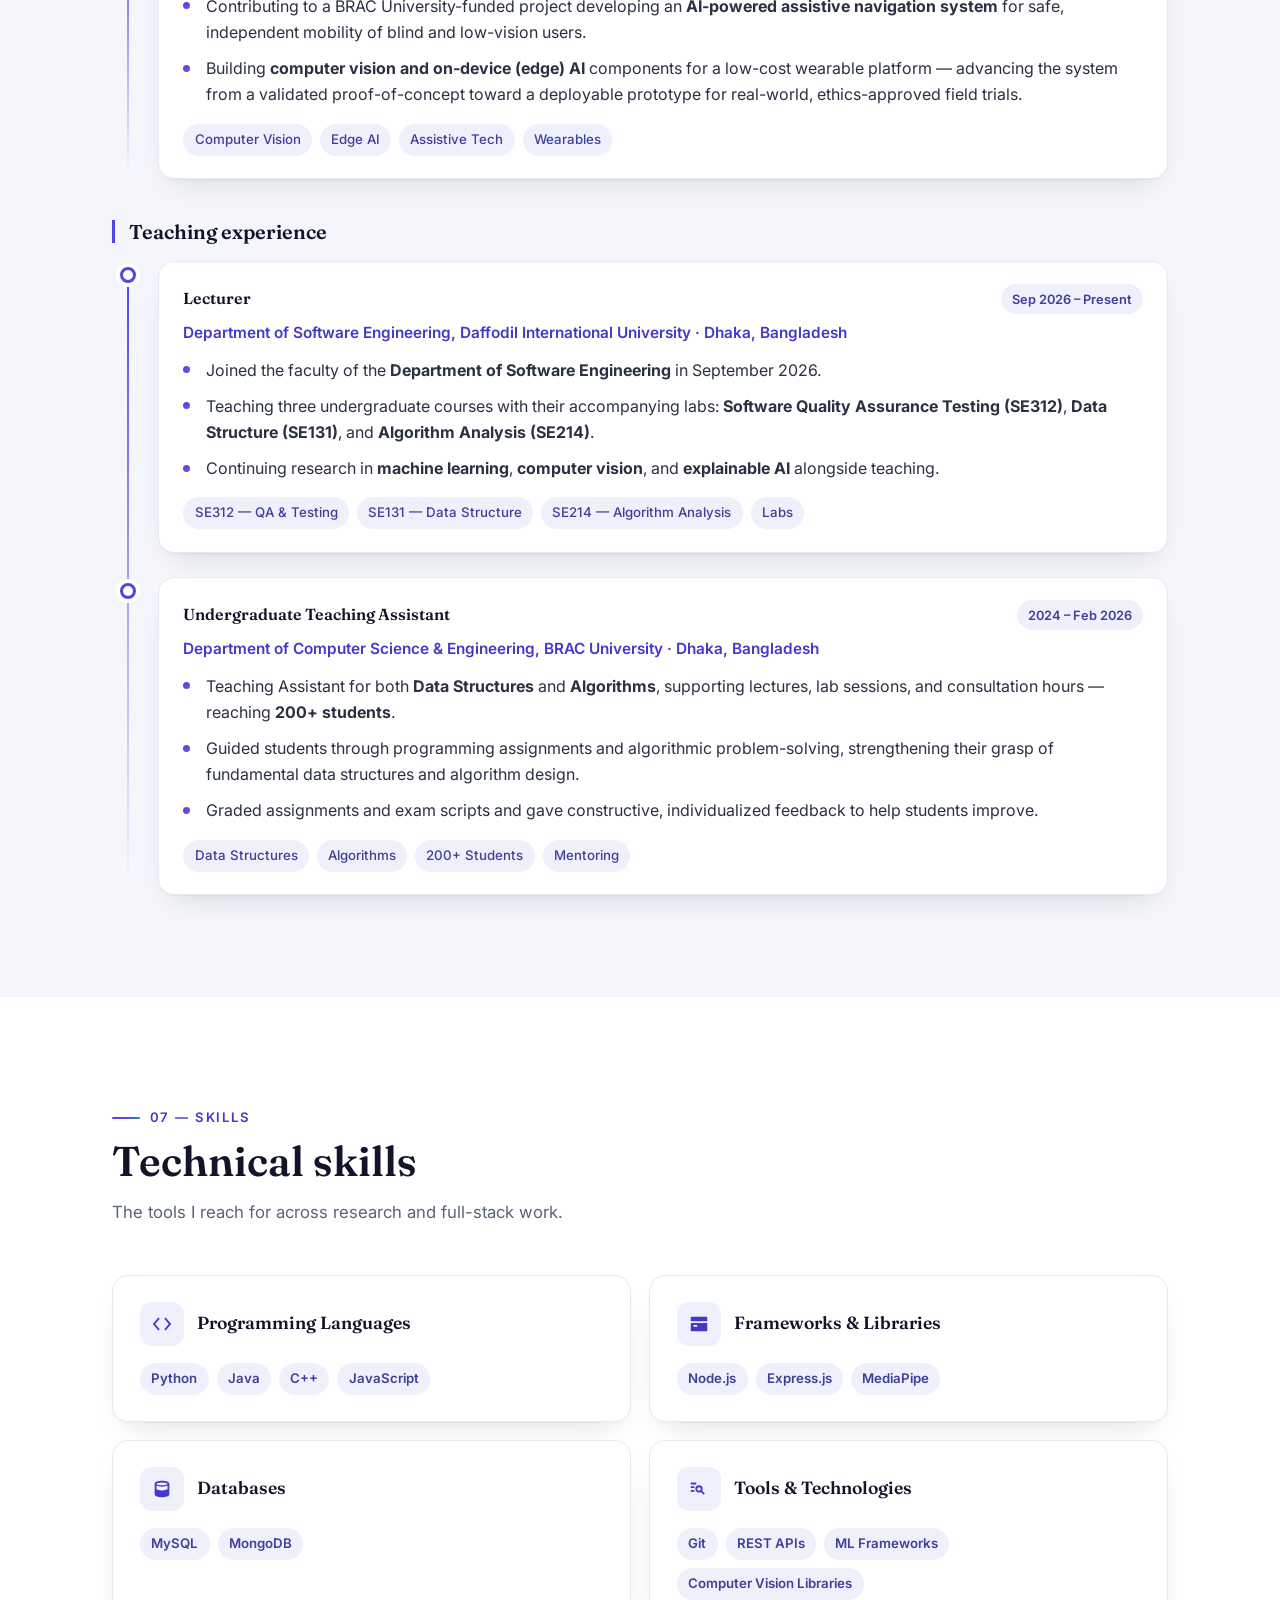
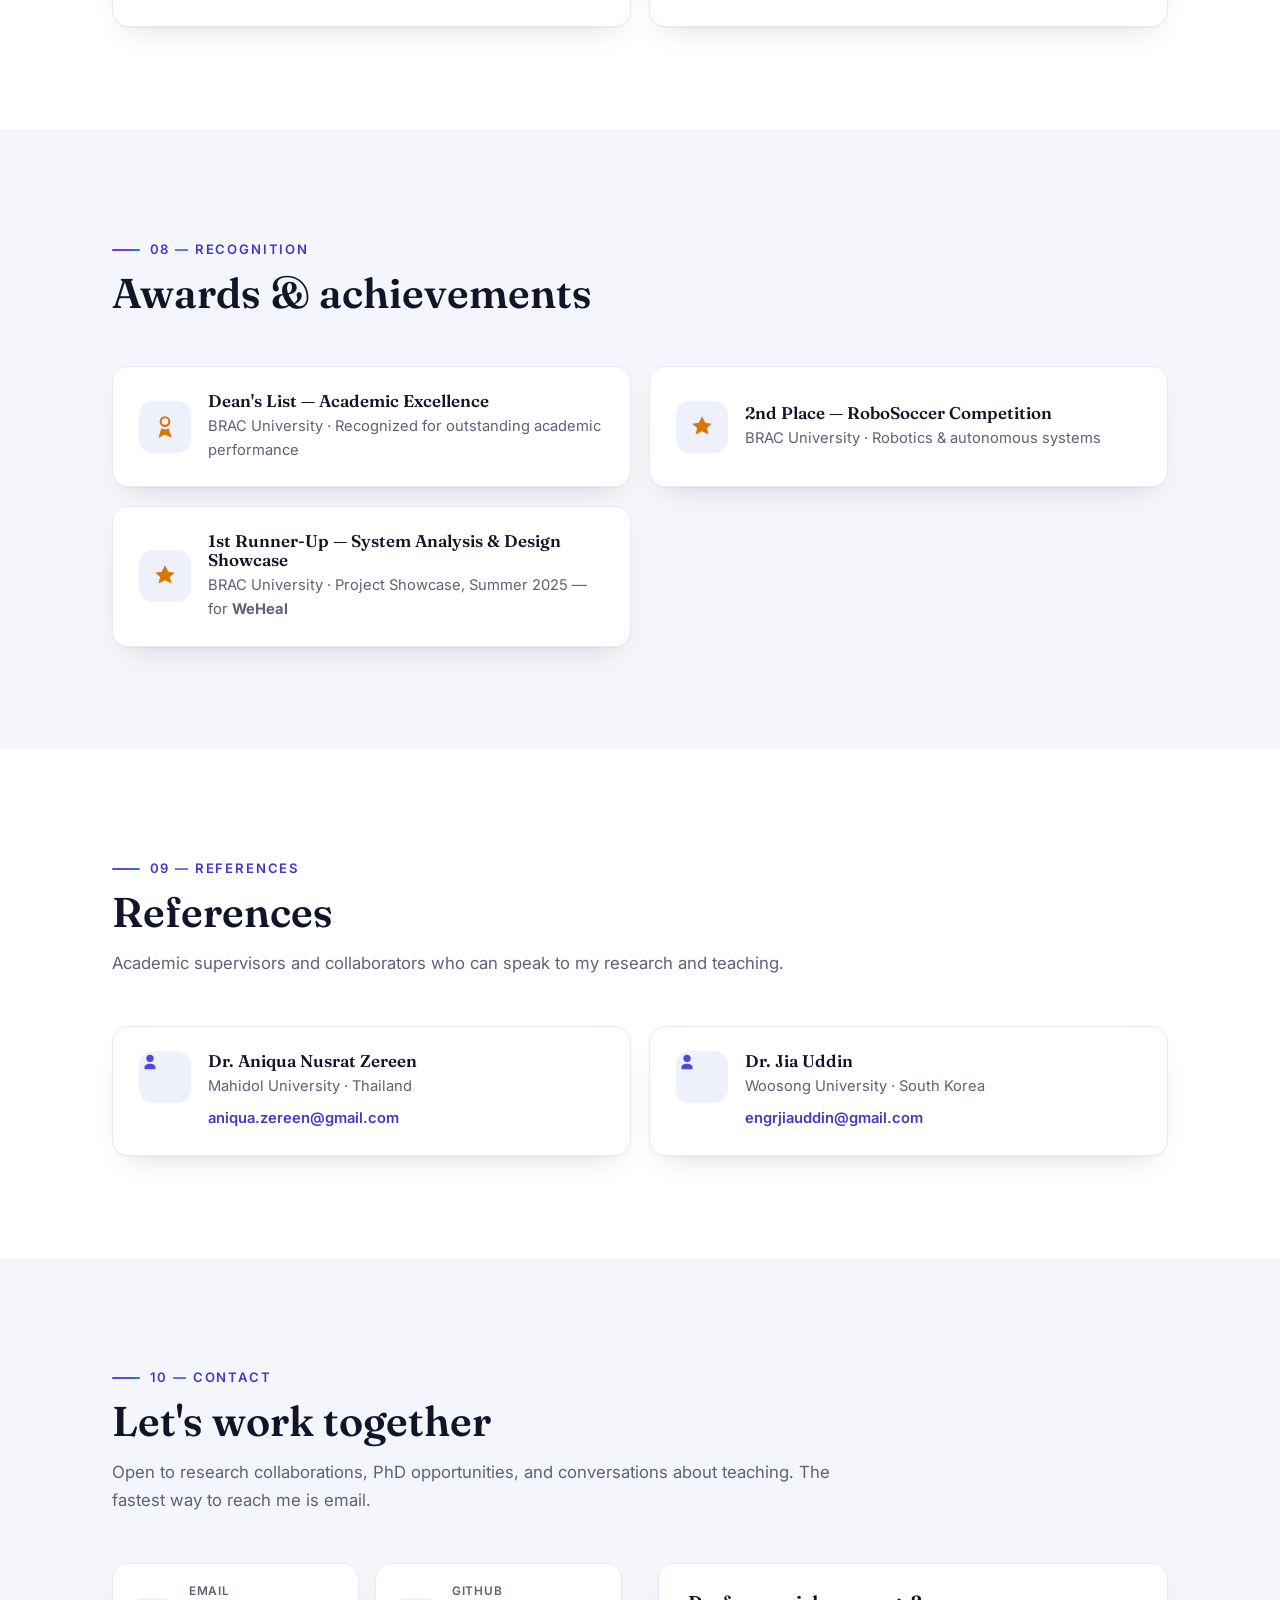
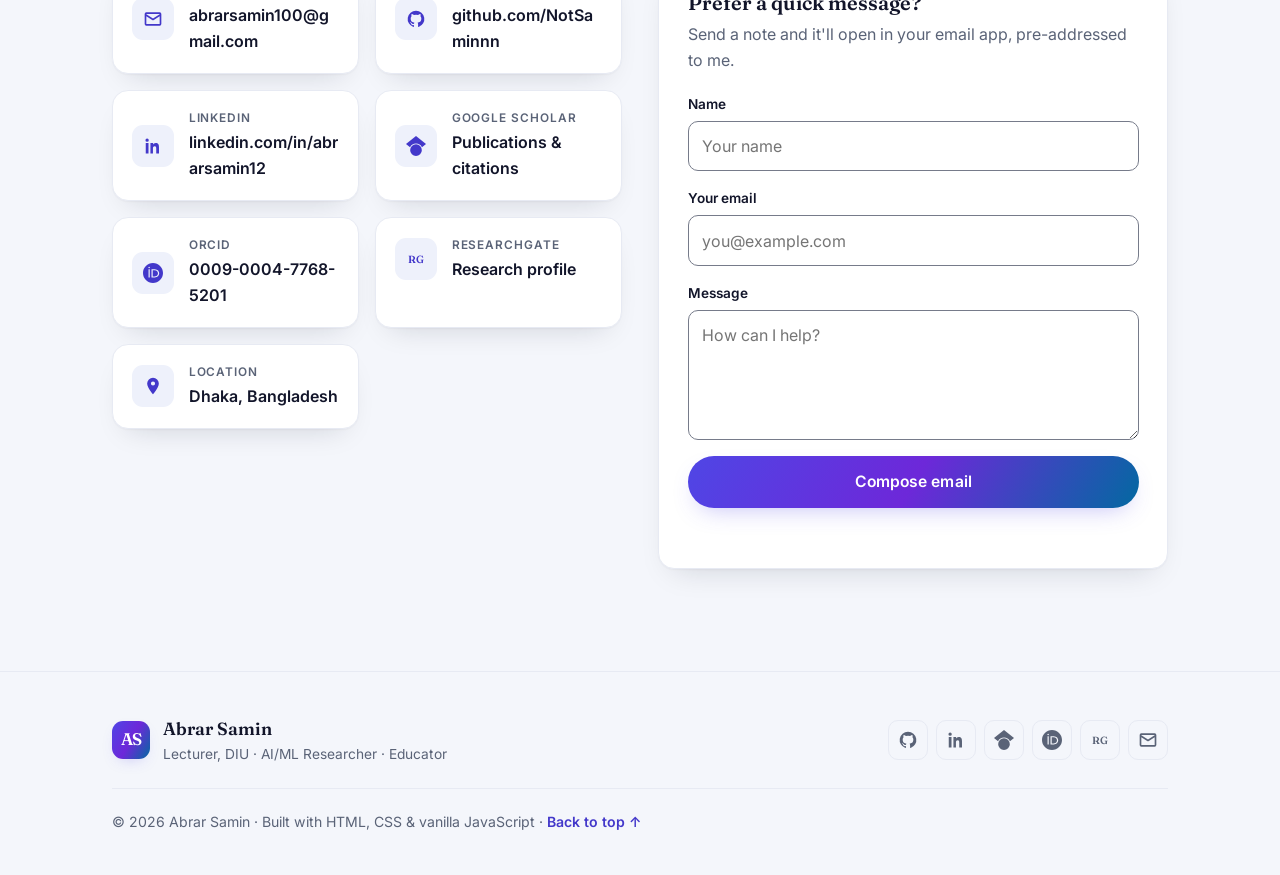
==== commit 7cdd80fd: "Name the courses taught at DIU and close the TA role in Feb 2026 Replace the generic "undergraduate " ====
--- a/index.html
+++ b/index.html
@@ -615,15 +615,20 @@
               </div>
               <p class="timeline-org">Department of Software Engineering, Daffodil International University · Dhaka, Bangladesh</p>
               <ul class="bullet-list">
-                <li>Joined the faculty of the <strong>Department of Software Engineering</strong> in September
-                  2026, teaching undergraduate courses in software engineering and computing.</li>
+                <li>Joined the faculty of the <strong>Department of Software Engineering</strong> in
+                  September 2026.</li>
+                <li>Teaching three undergraduate courses with their accompanying labs:
+                  <strong>Software Quality Assurance Testing (SE312)</strong>,
+                  <strong>Data Structure (SE131)</strong>, and
+                  <strong>Algorithm Analysis (SE214)</strong>.</li>
                 <li>Continuing research in <strong>machine learning</strong>, <strong>computer vision</strong>,
                   and <strong>explainable AI</strong> alongside teaching.</li>
               </ul>
               <ul class="tag-list">
-                <li class="tag">Faculty</li>
-                <li class="tag">Software Engineering</li>
-                <li class="tag">Undergraduate Teaching</li>
+                <li class="tag">SE312 — QA &amp; Testing</li>
+                <li class="tag">SE131 — Data Structure</li>
+                <li class="tag">SE214 — Algorithm Analysis</li>
+                <li class="tag">Labs</li>
               </ul>
             </div>
           </li>
@@ -632,7 +637,7 @@
             <div class="timeline-card card">
               <div class="timeline-top">
                 <h4>Undergraduate Teaching Assistant</h4>
-                <span class="pill pill-date">2024 – 2026</span>
+                <span class="pill pill-date">2024 – Feb 2026</span>
               </div>
               <p class="timeline-org">Department of Computer Science &amp; Engineering, BRAC University · Dhaka, Bangladesh</p>
               <ul class="bullet-list">
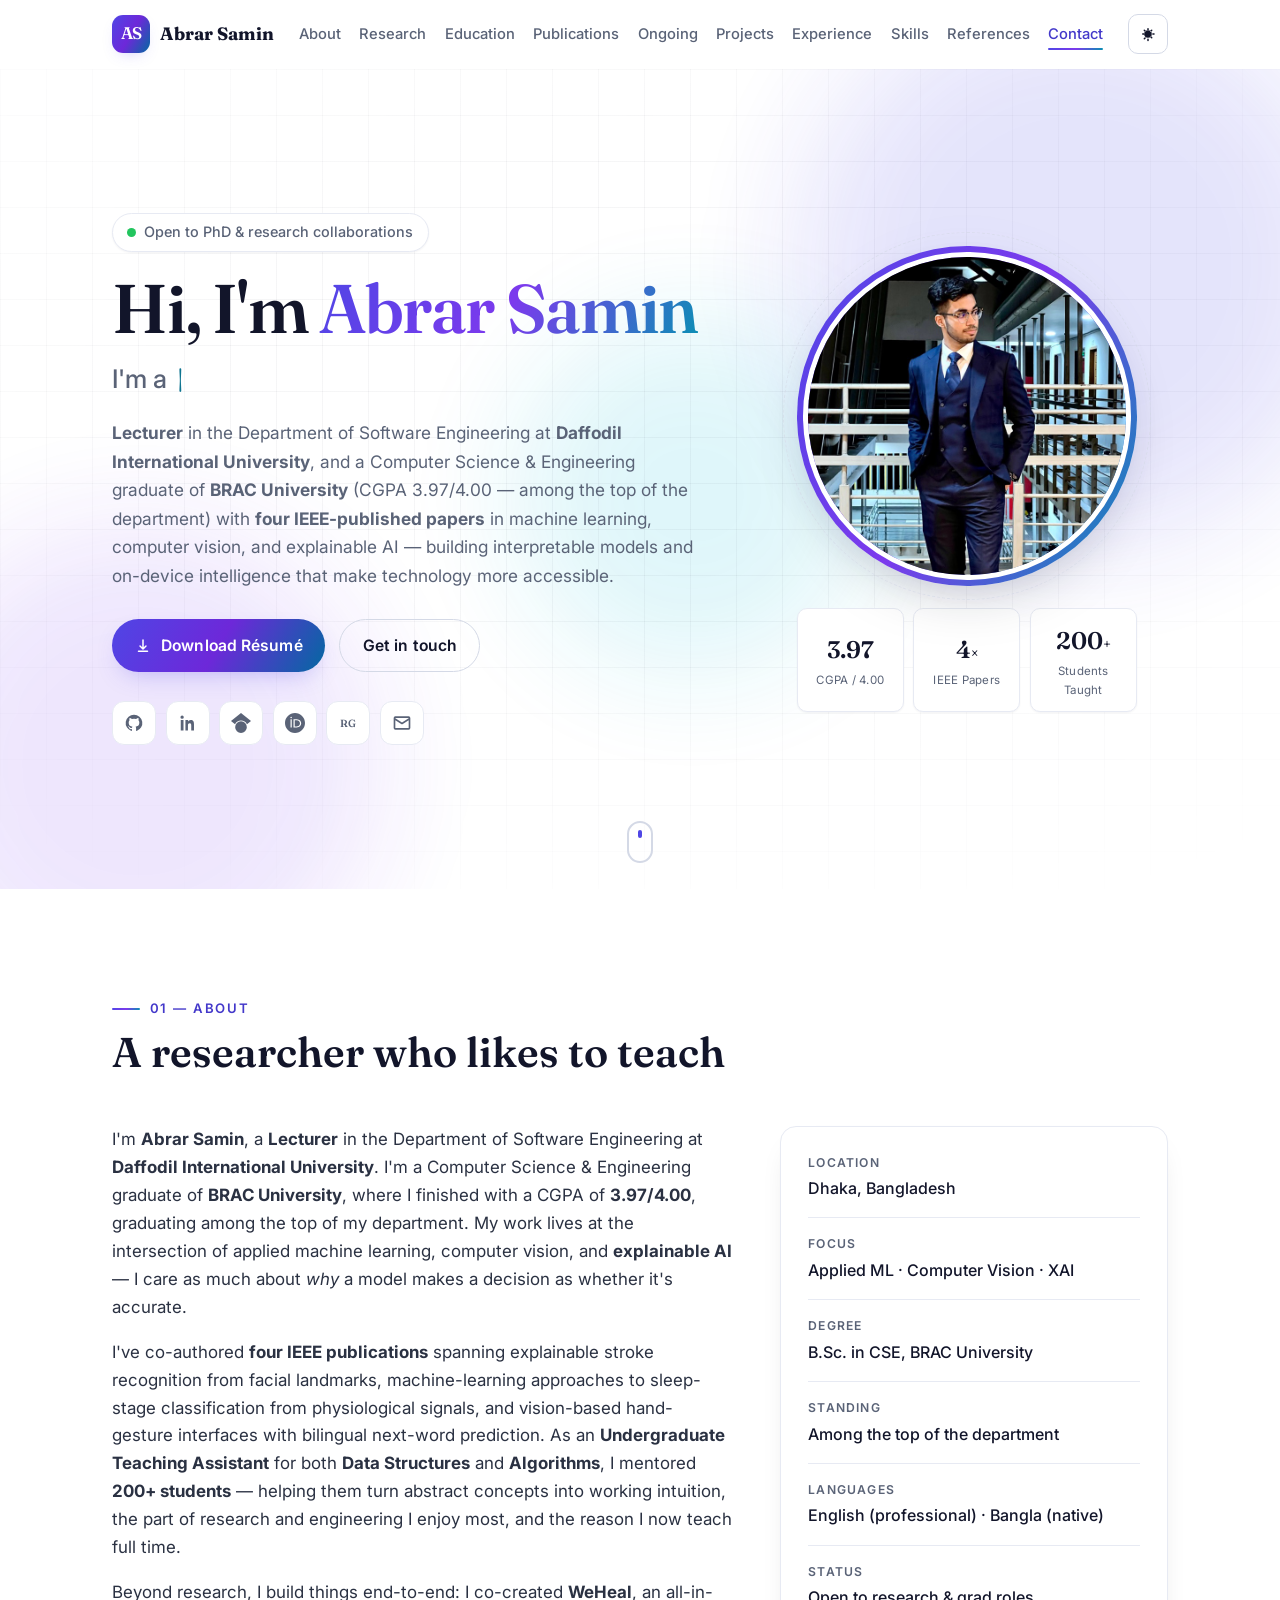
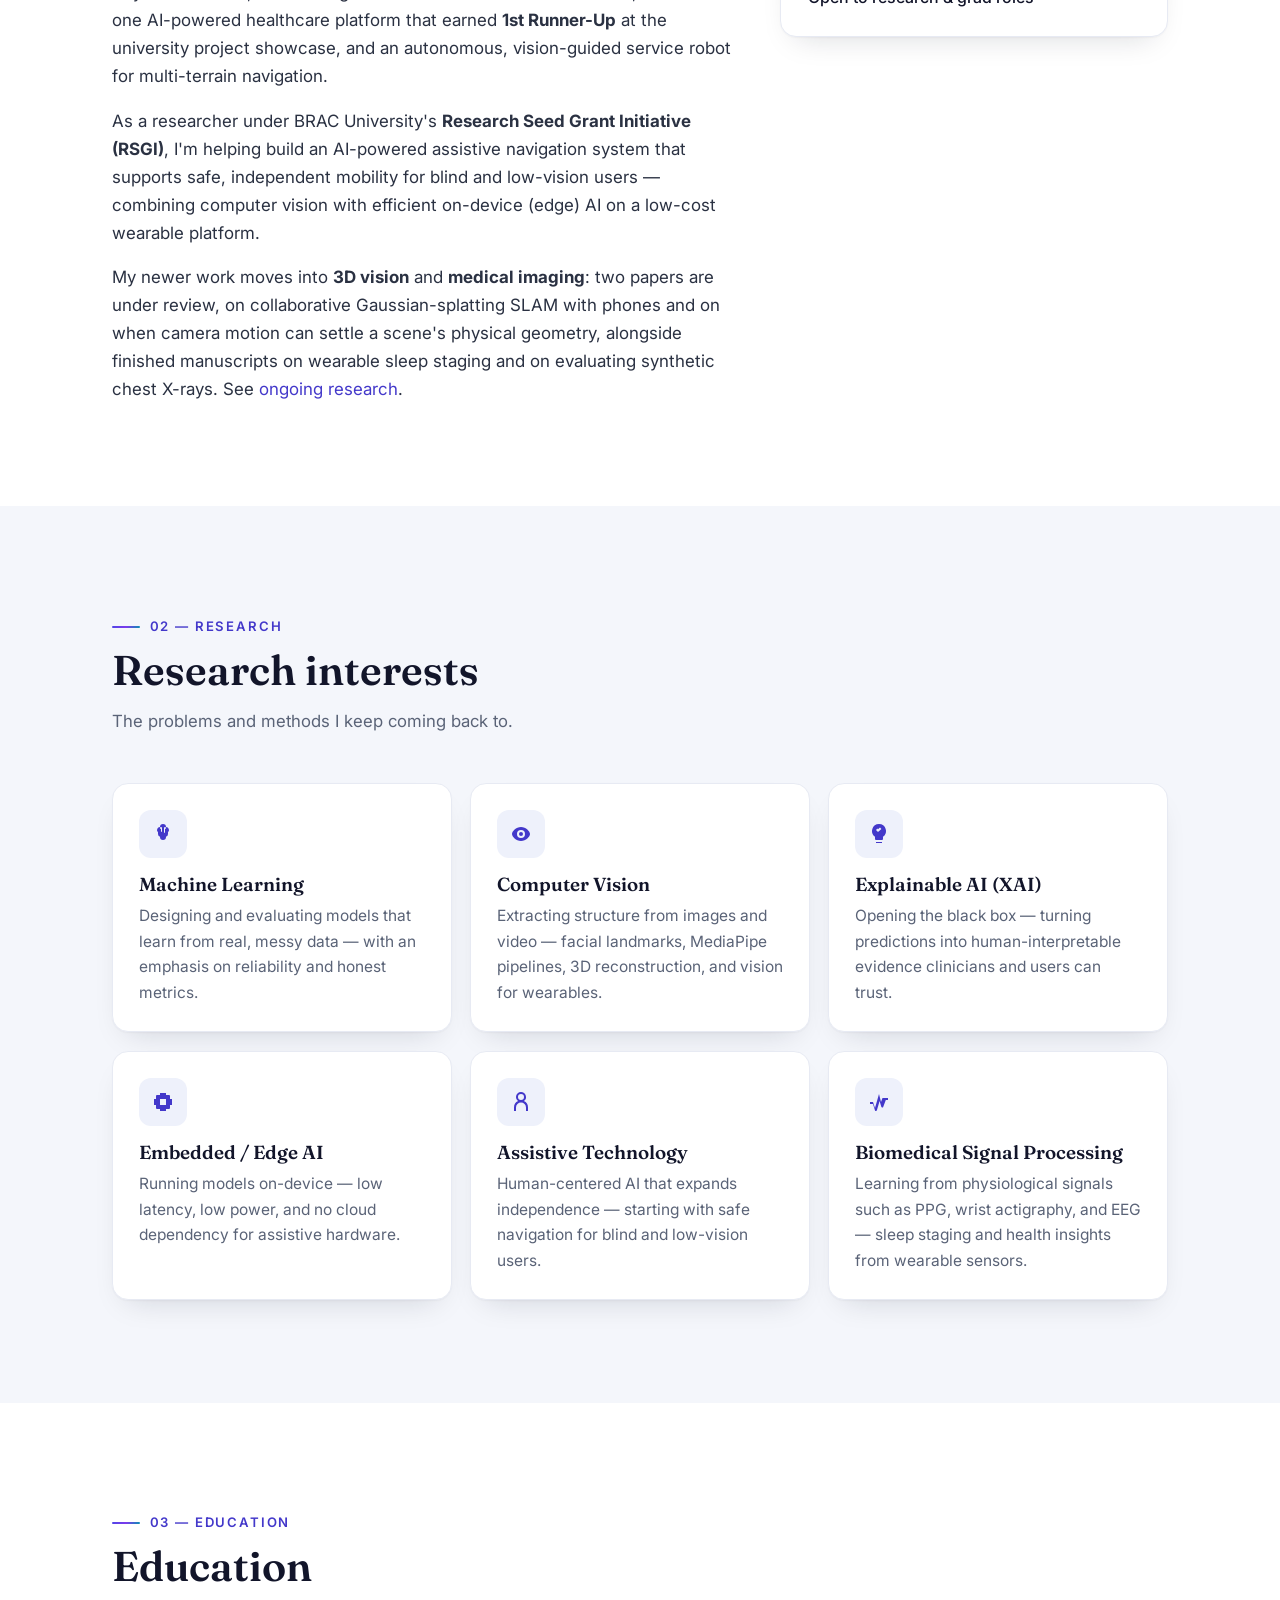
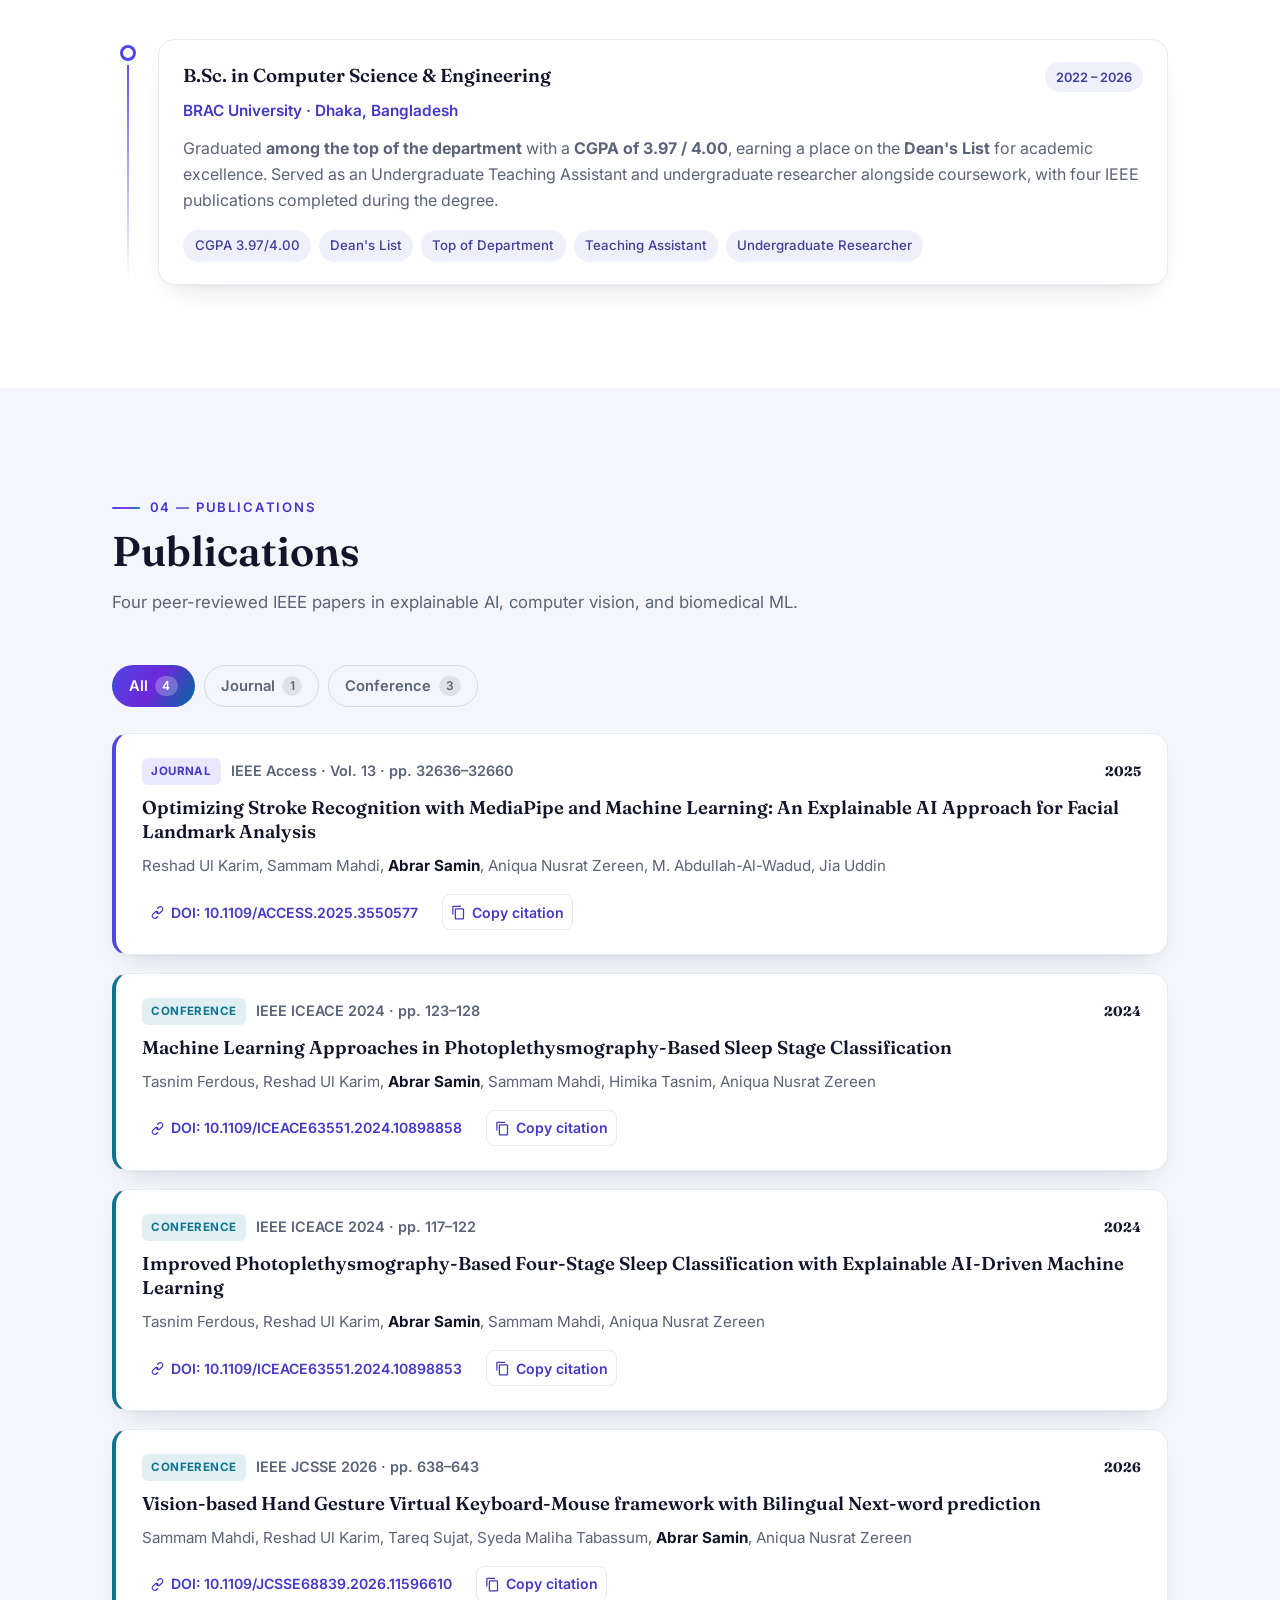
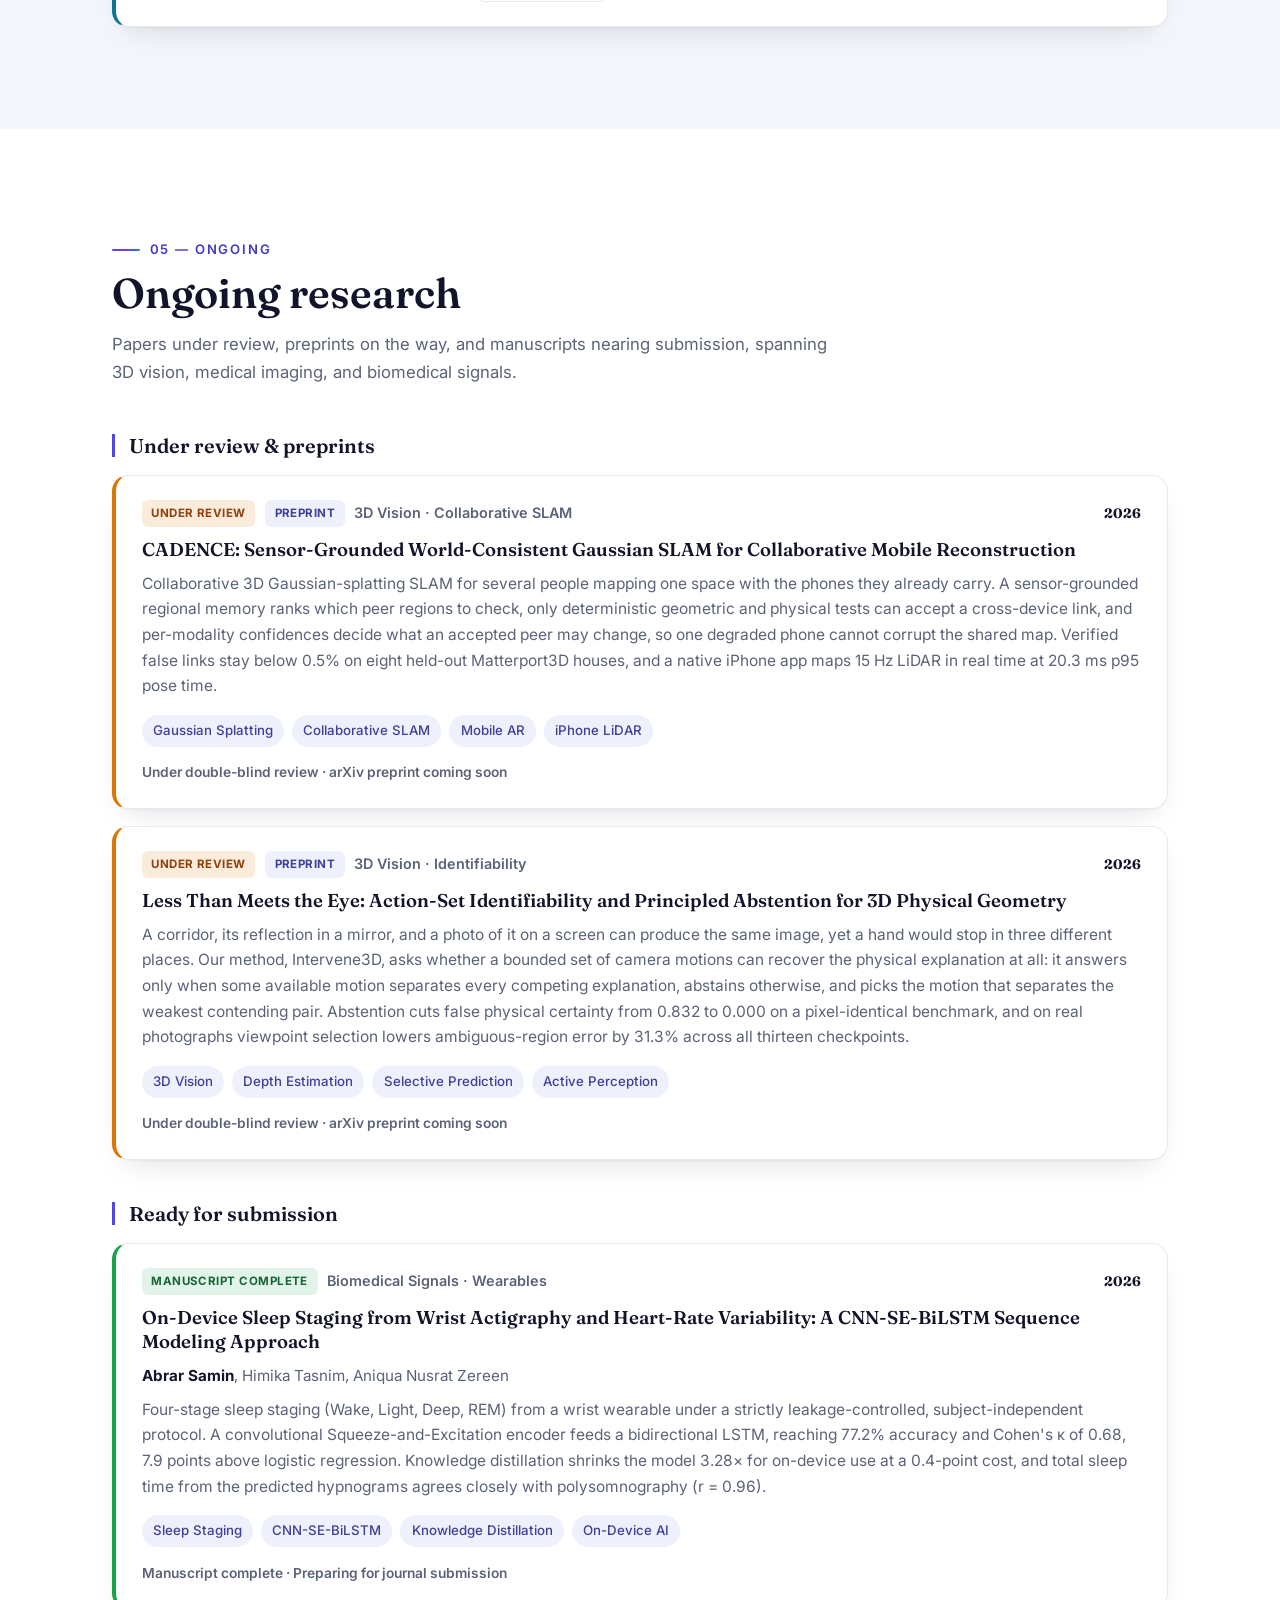
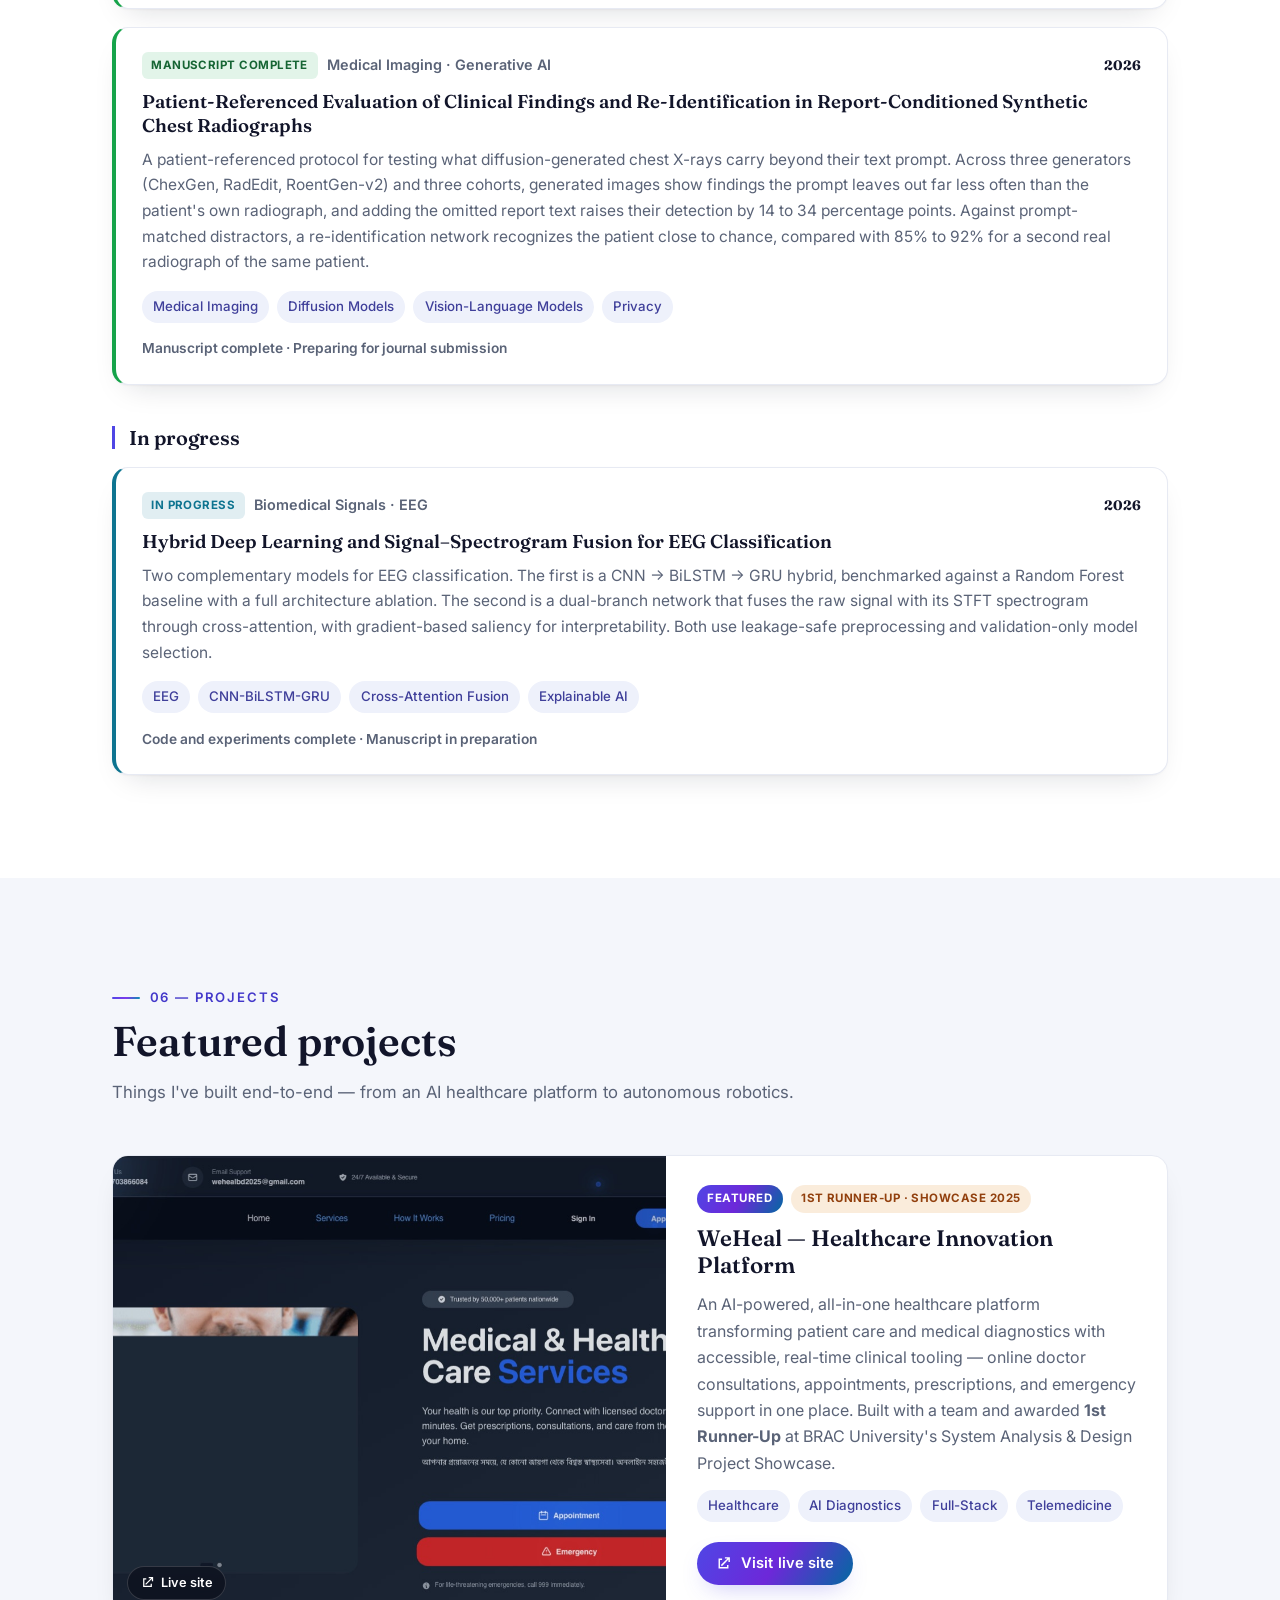
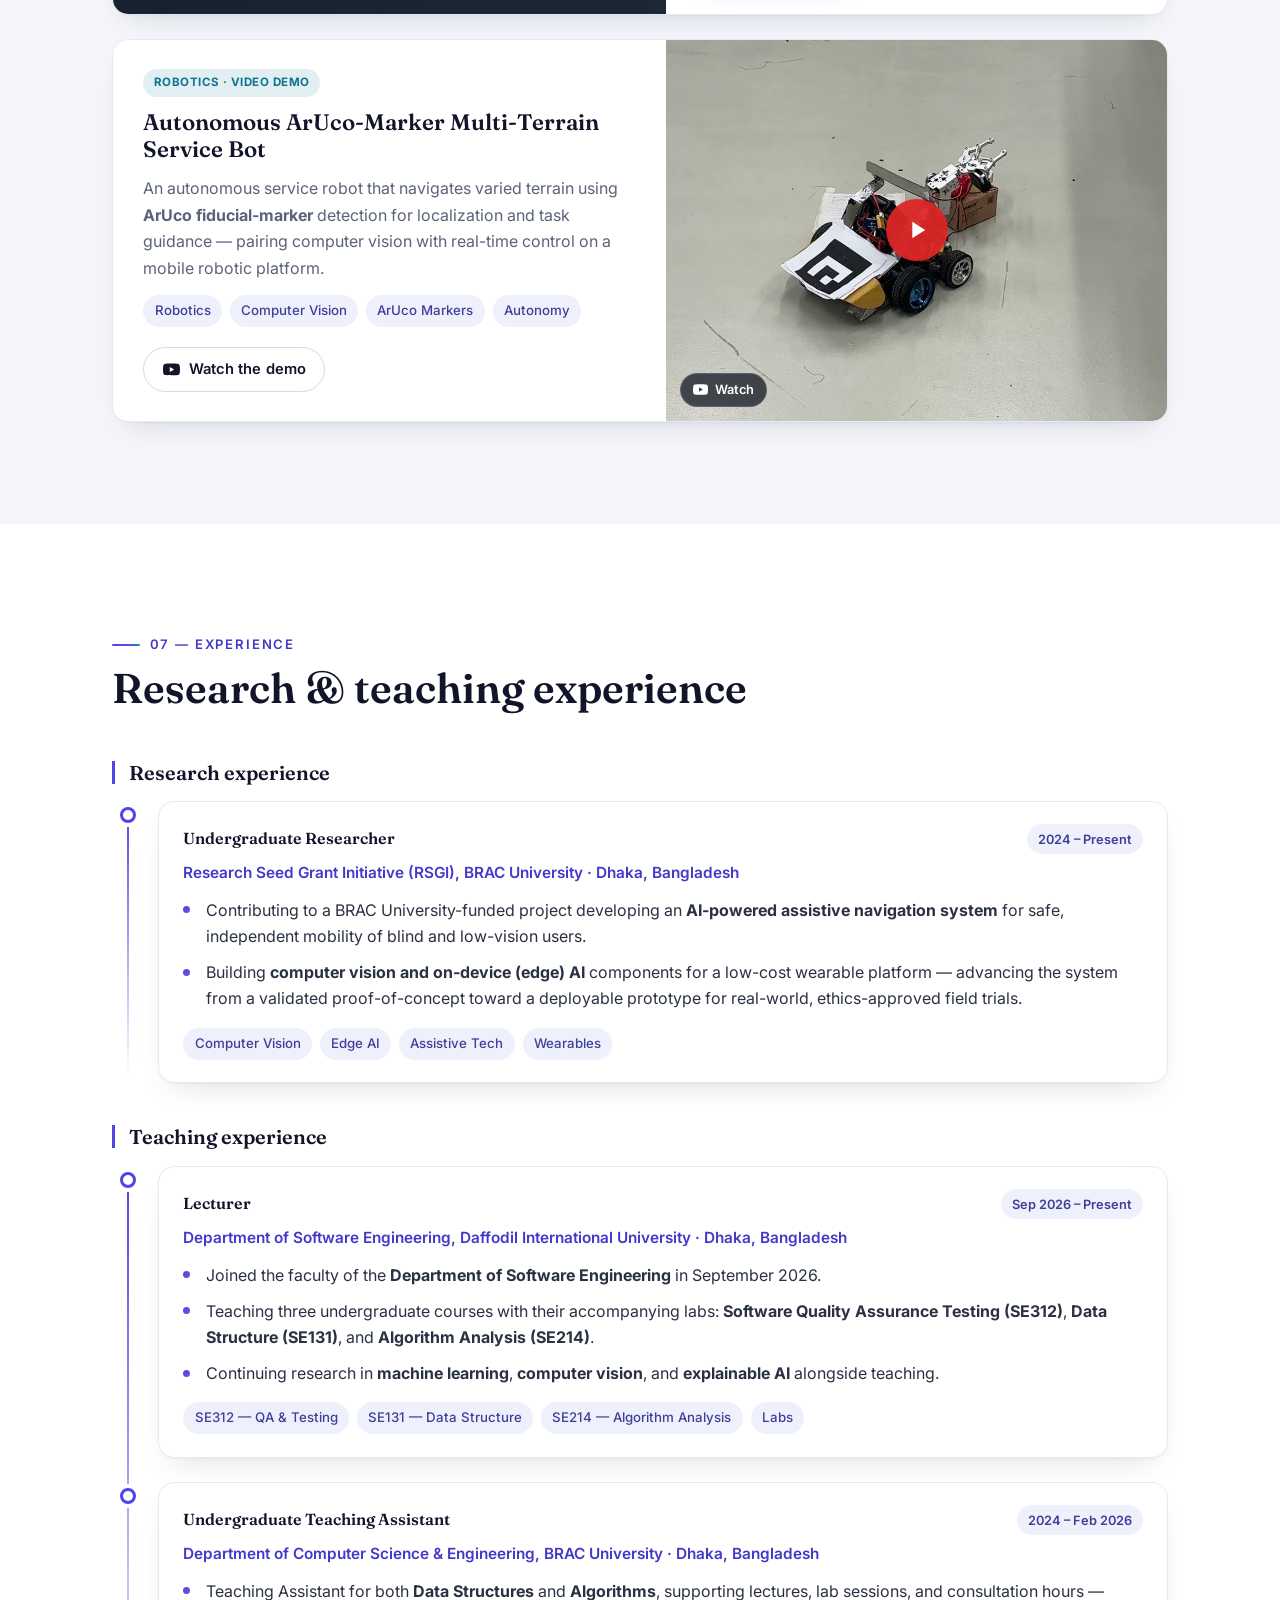
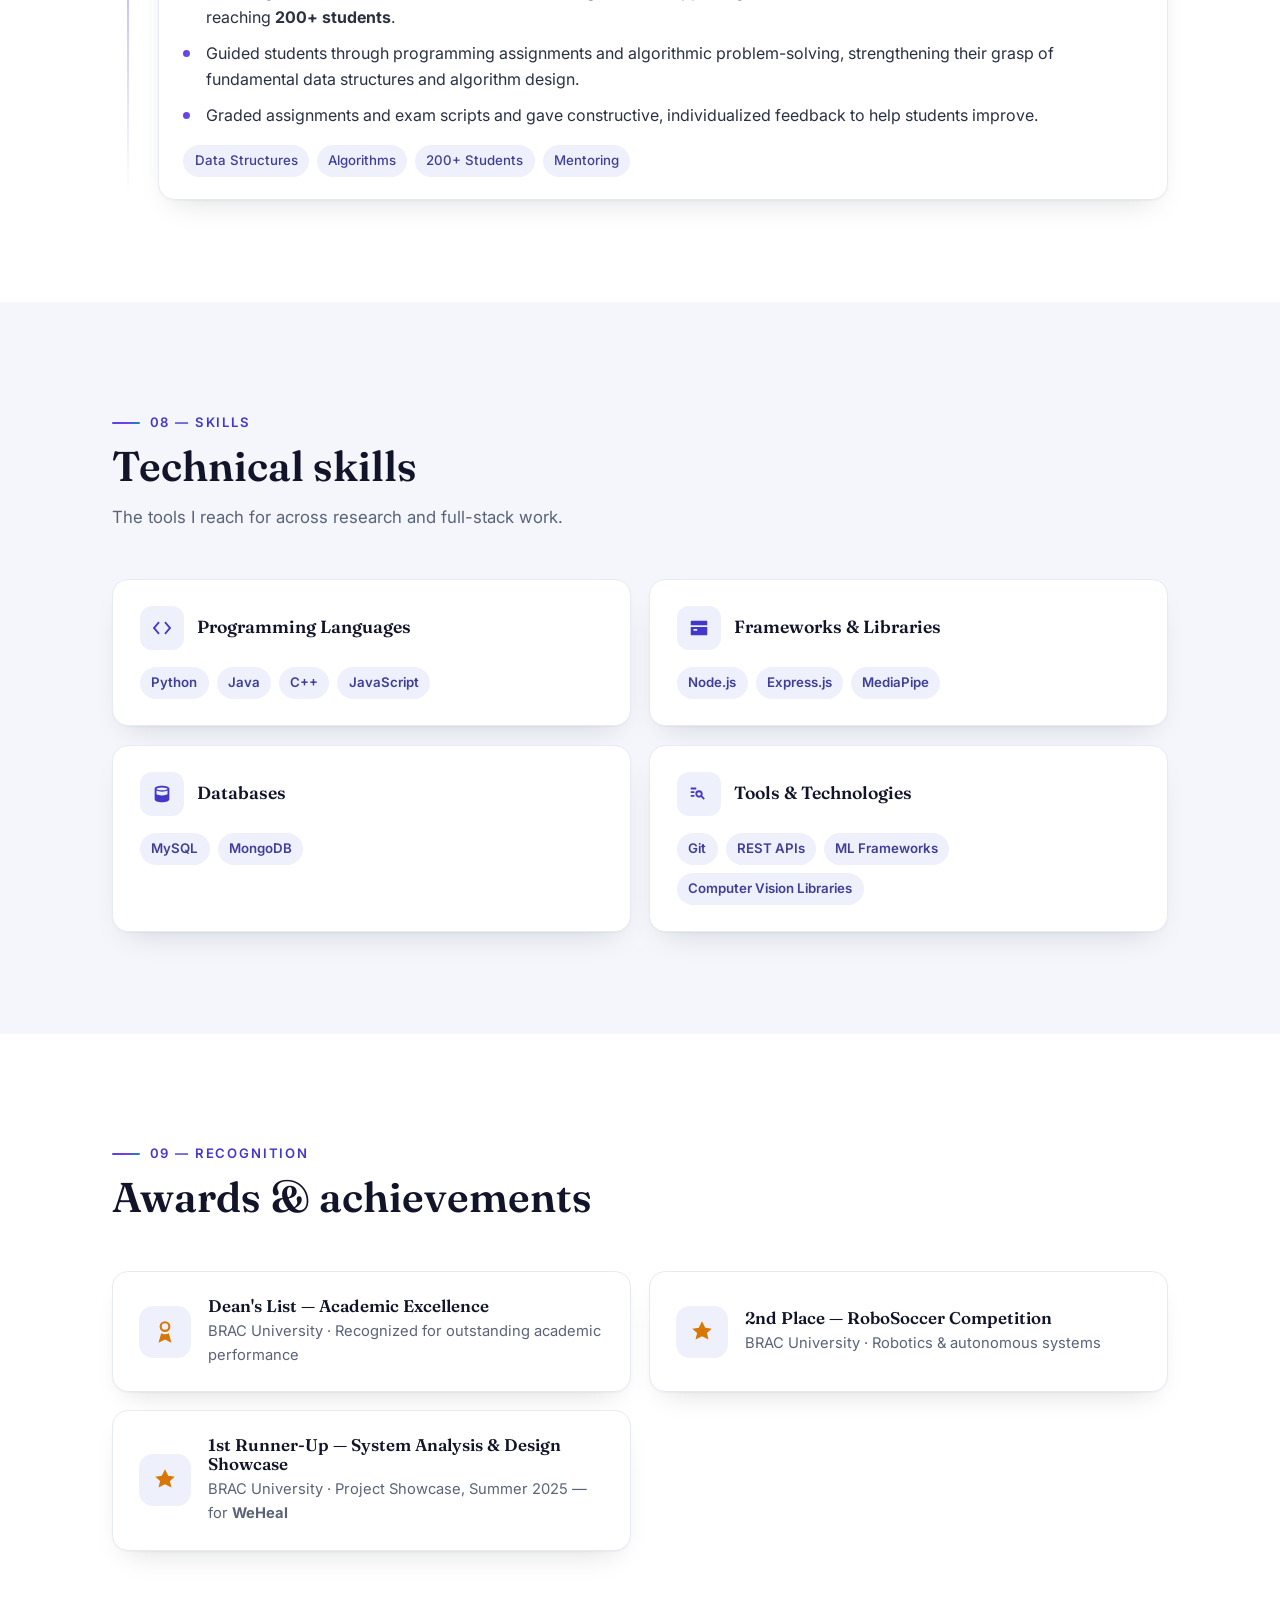
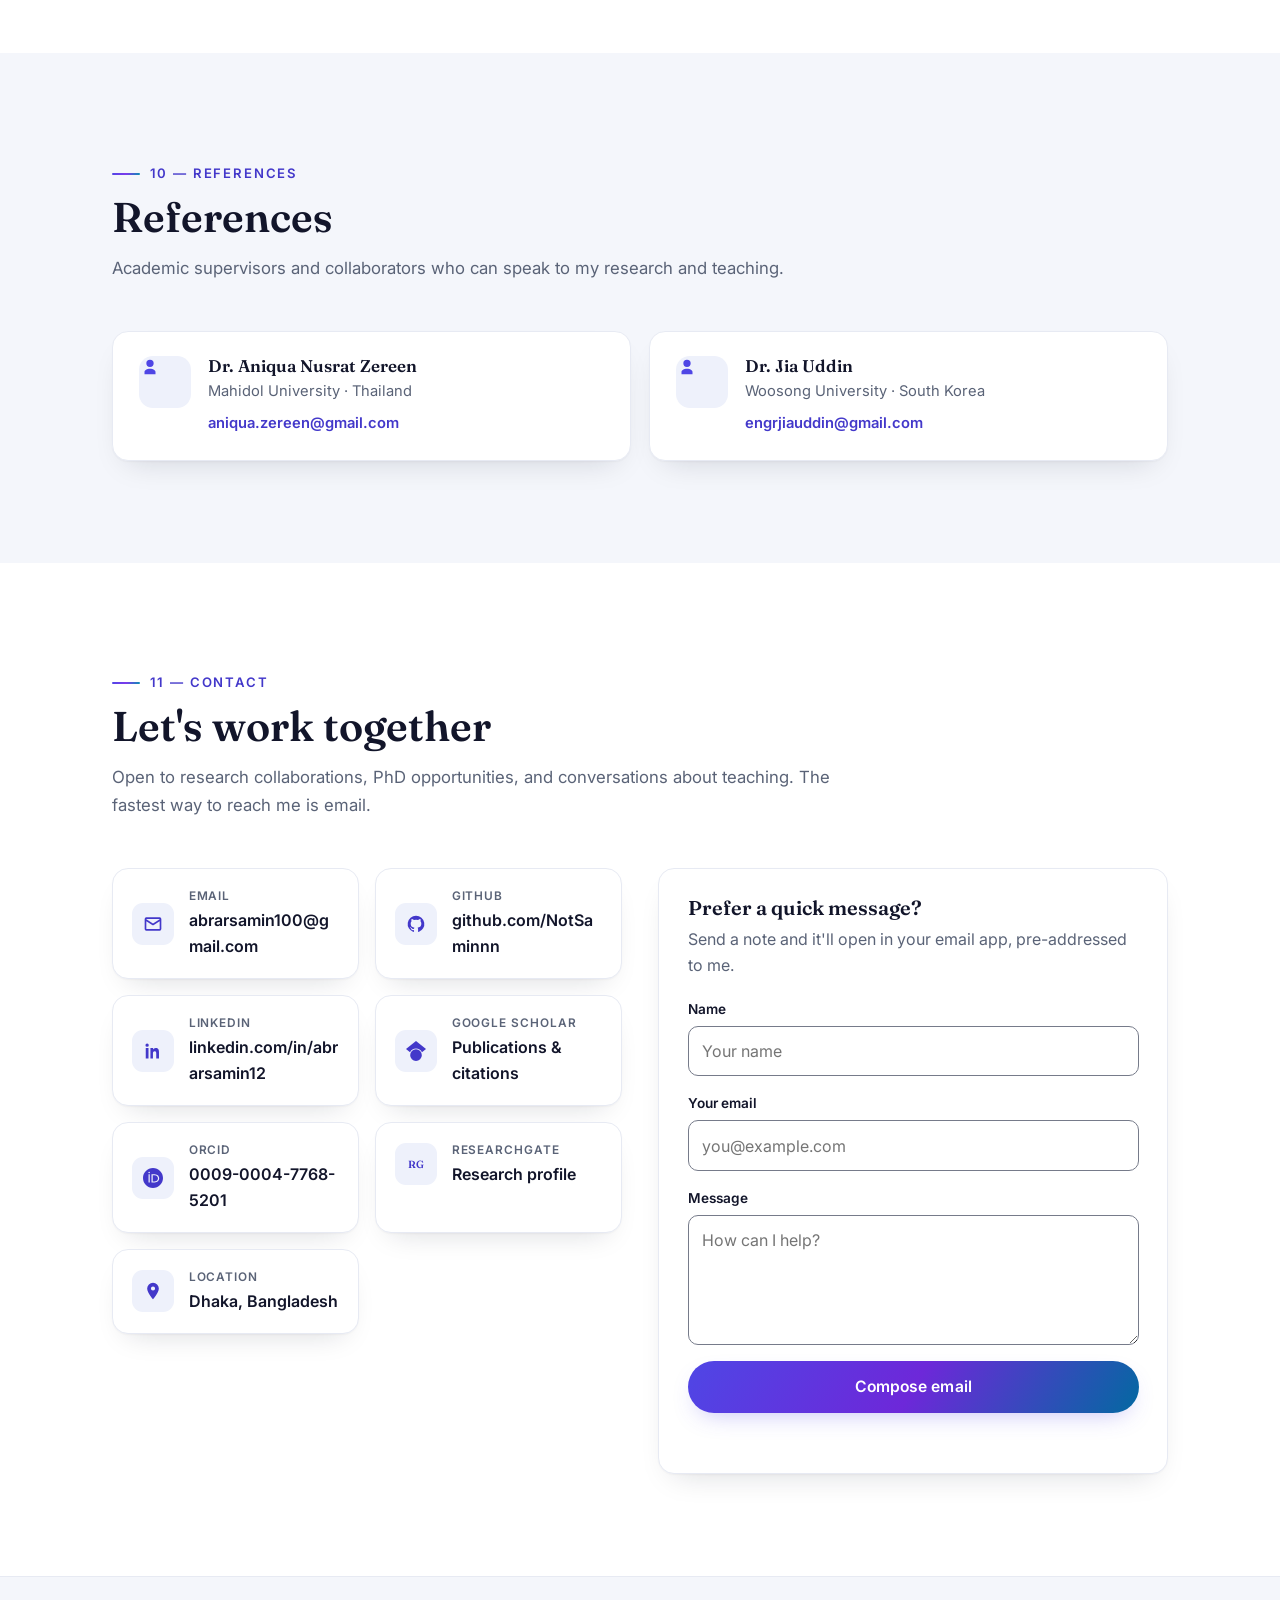
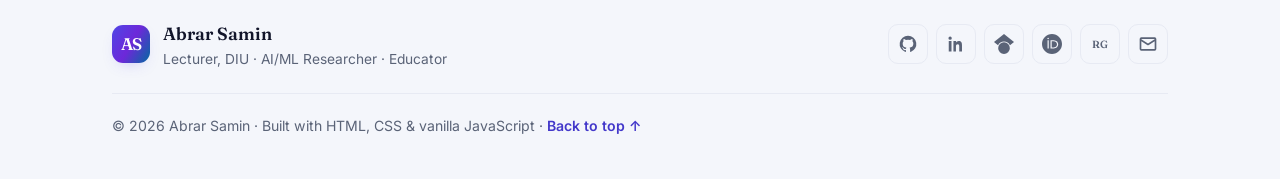
==== commit 9eba9e48: "Add Ongoing Research section to site and CV Five unpublished works, grouped by status: - Under revie" ====
--- a/index.html
+++ b/index.html
@@ -8,7 +8,7 @@
   <title>Abrar Samin — Lecturer at DIU, AI/ML Researcher</title>
   <meta name="description" content="Abrar Samin — Lecturer in the Department of Software Engineering at Daffodil International University, with four IEEE papers in ML, computer vision &amp; XAI." />
   <meta name="author" content="Abrar Samin" />
-  <meta name="keywords" content="Abrar Samin, Lecturer, Daffodil International University, DIU, Software Engineering, BRAC University, Computer Science, Machine Learning, Computer Vision, Explainable AI, XAI, Edge AI, Assistive Technology, Robotics, Full-Stack Development, Healthcare, WeHeal, IEEE, Researcher, Teaching Assistant, Dhaka, Portfolio" />
+  <meta name="keywords" content="Abrar Samin, Lecturer, Daffodil International University, DIU, Software Engineering, BRAC University, Computer Science, Machine Learning, Computer Vision, 3D Vision, Gaussian Splatting, SLAM, Medical Imaging, Explainable AI, XAI, Edge AI, Assistive Technology, Sleep Staging, EEG, Robotics, Full-Stack Development, Healthcare, WeHeal, IEEE, Researcher, Teaching Assistant, Dhaka, Portfolio" />
   <meta name="robots" content="index, follow" />
   <meta name="theme-color" content="#4f46e5" media="(prefers-color-scheme: light)" />
   <meta name="theme-color" content="#0b1020" media="(prefers-color-scheme: dark)" />
@@ -72,7 +72,7 @@
     "address": { "@type": "PostalAddress", "addressLocality": "Dhaka", "addressCountry": "Bangladesh" },
     "alumniOf": { "@type": "CollegeOrUniversity", "name": "BRAC University" },
     "knowsLanguage": ["English", "Bengali"],
-    "knowsAbout": ["Machine Learning", "Computer Vision", "Explainable AI", "Edge AI", "Assistive Technology", "Biomedical Signal Processing", "Robotics", "Full-Stack Web Development", "Data Structures and Algorithms"],
+    "knowsAbout": ["Machine Learning", "Computer Vision", "3D Computer Vision", "Medical Imaging", "Explainable AI", "Edge AI", "Assistive Technology", "Biomedical Signal Processing", "Robotics", "Full-Stack Web Development", "Data Structures and Algorithms"],
     "award": [
       "Dean's List for Academic Excellence, BRAC University",
       "2nd Place, BRAC University RoboSoccer Competition",
@@ -105,6 +105,7 @@
         <li><a class="nav-link" href="#interests">Research</a></li>
         <li><a class="nav-link" href="#education">Education</a></li>
         <li><a class="nav-link" href="#publications">Publications</a></li>
+        <li><a class="nav-link" href="#ongoing">Ongoing</a></li>
         <li><a class="nav-link" href="#projects">Projects</a></li>
         <li><a class="nav-link" href="#experience">Experience</a></li>
         <li><a class="nav-link" href="#skills">Skills</a></li>
@@ -243,6 +244,12 @@
               mobility for blind and low-vision users — combining computer vision with efficient on-device
               (edge) AI on a low-cost wearable platform.
             </p>
+            <p>
+              My newer work moves into <strong>3D vision</strong> and <strong>medical imaging</strong>: two papers
+              are under review, on collaborative Gaussian-splatting SLAM with phones and on when camera motion can
+              settle a scene's physical geometry, alongside finished manuscripts on wearable sleep staging and on
+              evaluating synthetic chest X-rays. See <a href="#ongoing">ongoing research</a>.
+            </p>
           </div>
 
           <aside class="about-facts reveal" aria-label="Quick facts">
@@ -281,7 +288,7 @@
               <svg viewBox="0 0 24 24" width="24" height="24"><path fill="currentColor" d="M12 5c-5 0-9 4.5-9 7s4 7 9 7 9-4.5 9-7-4-7-9-7Zm0 11a4 4 0 1 1 0-8 4 4 0 0 1 0 8Zm0-2a2 2 0 1 0 0-4 2 2 0 0 0 0 4Z"/></svg>
             </span>
             <h3>Computer Vision</h3>
-            <p>Extracting structure from images and video — facial landmarks, MediaPipe pipelines, and vision for wearables.</p>
+            <p>Extracting structure from images and video — facial landmarks, MediaPipe pipelines, 3D reconstruction, and vision for wearables.</p>
           </li>
           <li class="card interest-card reveal">
             <span class="card-icon" aria-hidden="true">
@@ -309,7 +316,7 @@
               <svg viewBox="0 0 24 24" width="24" height="24"><path fill="currentColor" d="M3 12h3l2 6 4-14 2 8 1.5-4H21v2h-2.2l-2.6 6.9a1 1 0 0 1-1.9-.1L12.6 11 9.9 20.3a1 1 0 0 1-1.9.1L6 14H3v-2Z"/></svg>
             </span>
             <h3>Biomedical Signal Processing</h3>
-            <p>Learning from physiological signals like PPG — sleep staging and health insights from wearable sensors.</p>
+            <p>Learning from physiological signals such as PPG, wrist actigraphy, and EEG — sleep staging and health insights from wearable sensors.</p>
           </li>
         </ul>
       </div>
@@ -477,11 +484,167 @@
       </div>
     </section>
 
-    <!-- =============================== PROJECTS =============================== -->
-    <section id="projects" class="section">
+    <!-- =========================== ONGOING RESEARCH =========================== -->
+    <!-- Status colors come from data-status: "review", "ready", or "progress".
+         When a preprint goes live, add a link block to that card above .work-status, e.g.
+         <div class="pub-links"><a class="pub-link" href="https://arxiv.org/abs/XXXX.XXXXX" target="_blank" rel="noopener">arXiv preprint</a></div> -->
+    <section id="ongoing" class="section">
       <div class="container">
         <header class="section-head reveal">
-          <span class="section-kicker">05 — Projects</span>
+          <span class="section-kicker">05 — Ongoing</span>
+          <h2 class="section-title">Ongoing research</h2>
+          <p class="section-sub">Papers under review, preprints on the way, and manuscripts nearing submission, spanning 3D vision, medical imaging, and biomedical signals.</p>
+        </header>
+
+        <h3 class="subsection-title reveal">Under review &amp; preprints</h3>
+        <ul class="work-list">
+          <li class="work-card card reveal" data-status="review">
+            <div class="pub-meta">
+              <span class="pub-badge badge-review">Under review</span>
+              <span class="pub-badge badge-preprint">Preprint</span>
+              <span class="pub-venue">3D Vision · Collaborative SLAM</span>
+              <span class="pub-year">2026</span>
+            </div>
+            <h4 class="pub-title">
+              CADENCE: Sensor-Grounded World-Consistent Gaussian SLAM for Collaborative Mobile Reconstruction
+            </h4>
+            <p class="work-desc">
+              Collaborative 3D Gaussian-splatting SLAM for several people mapping one space with the phones they
+              already carry. A sensor-grounded regional memory ranks which peer regions to check, only deterministic
+              geometric and physical tests can accept a cross-device link, and per-modality confidences decide what
+              an accepted peer may change, so one degraded phone cannot corrupt the shared map. Verified false links
+              stay below 0.5% on eight held-out Matterport3D houses, and a native iPhone app maps 15 Hz LiDAR in real
+              time at 20.3 ms p95 pose time.
+            </p>
+            <ul class="tag-list">
+              <li class="tag">Gaussian Splatting</li>
+              <li class="tag">Collaborative SLAM</li>
+              <li class="tag">Mobile AR</li>
+              <li class="tag">iPhone LiDAR</li>
+            </ul>
+            <p class="work-status">Under double-blind review · arXiv preprint coming soon</p>
+          </li>
+
+          <li class="work-card card reveal" data-status="review">
+            <div class="pub-meta">
+              <span class="pub-badge badge-review">Under review</span>
+              <span class="pub-badge badge-preprint">Preprint</span>
+              <span class="pub-venue">3D Vision · Identifiability</span>
+              <span class="pub-year">2026</span>
+            </div>
+            <h4 class="pub-title">
+              Less Than Meets the Eye: Action-Set Identifiability and Principled Abstention for 3D Physical Geometry
+            </h4>
+            <p class="work-desc">
+              A corridor, its reflection in a mirror, and a photo of it on a screen can produce the same image, yet a
+              hand would stop in three different places. Our method, Intervene3D, asks whether a bounded set of camera
+              motions can recover the physical explanation at all: it answers only when some available motion
+              separates every competing explanation, abstains otherwise, and picks the motion that separates the
+              weakest contending pair. Abstention cuts false physical certainty from 0.832 to 0.000 on a
+              pixel-identical benchmark, and on real photographs viewpoint selection lowers ambiguous-region error by
+              31.3% across all thirteen checkpoints.
+            </p>
+            <ul class="tag-list">
+              <li class="tag">3D Vision</li>
+              <li class="tag">Depth Estimation</li>
+              <li class="tag">Selective Prediction</li>
+              <li class="tag">Active Perception</li>
+            </ul>
+            <p class="work-status">Under double-blind review · arXiv preprint coming soon</p>
+          </li>
+        </ul>
+
+        <h3 class="subsection-title reveal">Ready for submission</h3>
+        <ul class="work-list">
+          <li class="work-card card reveal" data-status="ready">
+            <div class="pub-meta">
+              <span class="pub-badge badge-ready">Manuscript complete</span>
+              <span class="pub-venue">Biomedical Signals · Wearables</span>
+              <span class="pub-year">2026</span>
+            </div>
+            <h4 class="pub-title">
+              On-Device Sleep Staging from Wrist Actigraphy and Heart-Rate Variability: A CNN-SE-BiLSTM Sequence Modeling Approach
+            </h4>
+            <p class="pub-authors">
+              <span class="me">Abrar Samin</span>, Himika Tasnim, Aniqua Nusrat Zereen
+            </p>
+            <p class="work-desc">
+              Four-stage sleep staging (Wake, Light, Deep, REM) from a wrist wearable under a strictly
+              leakage-controlled, subject-independent protocol. A convolutional Squeeze-and-Excitation encoder feeds a
+              bidirectional LSTM, reaching 77.2% accuracy and Cohen's κ of 0.68, 7.9 points above logistic regression.
+              Knowledge distillation shrinks the model 3.28× for on-device use at a 0.4-point cost, and total sleep
+              time from the predicted hypnograms agrees closely with polysomnography (r = 0.96).
+            </p>
+            <ul class="tag-list">
+              <li class="tag">Sleep Staging</li>
+              <li class="tag">CNN-SE-BiLSTM</li>
+              <li class="tag">Knowledge Distillation</li>
+              <li class="tag">On-Device AI</li>
+            </ul>
+            <p class="work-status">Manuscript complete · Preparing for journal submission</p>
+          </li>
+
+          <li class="work-card card reveal" data-status="ready">
+            <div class="pub-meta">
+              <span class="pub-badge badge-ready">Manuscript complete</span>
+              <span class="pub-venue">Medical Imaging · Generative AI</span>
+              <span class="pub-year">2026</span>
+            </div>
+            <h4 class="pub-title">
+              Patient-Referenced Evaluation of Clinical Findings and Re-Identification in Report-Conditioned Synthetic Chest Radiographs
+            </h4>
+            <p class="work-desc">
+              A patient-referenced protocol for testing what diffusion-generated chest X-rays carry beyond their text
+              prompt. Across three generators (ChexGen, RadEdit, RoentGen-v2) and three cohorts, generated images show
+              findings the prompt leaves out far less often than the patient's own radiograph, and adding the omitted
+              report text raises their detection by 14 to 34 percentage points. Against prompt-matched distractors, a
+              re-identification network recognizes the patient close to chance, compared with 85% to 92% for a second
+              real radiograph of the same patient.
+            </p>
+            <ul class="tag-list">
+              <li class="tag">Medical Imaging</li>
+              <li class="tag">Diffusion Models</li>
+              <li class="tag">Vision-Language Models</li>
+              <li class="tag">Privacy</li>
+            </ul>
+            <p class="work-status">Manuscript complete · Preparing for journal submission</p>
+          </li>
+        </ul>
+
+        <h3 class="subsection-title reveal">In progress</h3>
+        <ul class="work-list">
+          <li class="work-card card reveal" data-status="progress">
+            <div class="pub-meta">
+              <span class="pub-badge badge-progress">In progress</span>
+              <span class="pub-venue">Biomedical Signals · EEG</span>
+              <span class="pub-year">2026</span>
+            </div>
+            <h4 class="pub-title">
+              Hybrid Deep Learning and Signal–Spectrogram Fusion for EEG Classification
+            </h4>
+            <p class="work-desc">
+              Two complementary models for EEG classification. The first is a CNN → BiLSTM → GRU hybrid, benchmarked
+              against a Random Forest baseline with a full architecture ablation. The second is a dual-branch network
+              that fuses the raw signal with its STFT spectrogram through cross-attention, with gradient-based saliency
+              for interpretability. Both use leakage-safe preprocessing and validation-only model selection.
+            </p>
+            <ul class="tag-list">
+              <li class="tag">EEG</li>
+              <li class="tag">CNN-BiLSTM-GRU</li>
+              <li class="tag">Cross-Attention Fusion</li>
+              <li class="tag">Explainable AI</li>
+            </ul>
+            <p class="work-status">Code and experiments complete · Manuscript in preparation</p>
+          </li>
+        </ul>
+      </div>
+    </section>
+
+    <!-- =============================== PROJECTS =============================== -->
+    <section id="projects" class="section section-alt">
+      <div class="container">
+        <header class="section-head reveal">
+          <span class="section-kicker">06 — Projects</span>
           <h2 class="section-title">Featured projects</h2>
           <p class="section-sub">Things I've built end-to-end — from an AI healthcare platform to autonomous robotics.</p>
         </header>
@@ -568,10 +731,10 @@
     </section>
 
     <!-- ============================== EXPERIENCE ============================== -->
-    <section id="experience" class="section section-alt">
+    <section id="experience" class="section">
       <div class="container">
         <header class="section-head reveal">
-          <span class="section-kicker">06 — Experience</span>
+          <span class="section-kicker">07 — Experience</span>
           <h2 class="section-title">Research &amp; teaching experience</h2>
         </header>
 
@@ -661,10 +824,10 @@
     </section>
 
     <!-- ================================ SKILLS ================================ -->
-    <section id="skills" class="section">
+    <section id="skills" class="section section-alt">
       <div class="container">
         <header class="section-head reveal">
-          <span class="section-kicker">07 — Skills</span>
+          <span class="section-kicker">08 — Skills</span>
           <h2 class="section-title">Technical skills</h2>
           <p class="section-sub">The tools I reach for across research and full-stack work.</p>
         </header>
@@ -731,10 +894,10 @@
     </section>
 
     <!-- ================================ AWARDS ================================ -->
-    <section id="awards" class="section section-alt">
+    <section id="awards" class="section">
       <div class="container">
         <header class="section-head reveal">
-          <span class="section-kicker">08 — Recognition</span>
+          <span class="section-kicker">09 — Recognition</span>
           <h2 class="section-title">Awards &amp; achievements</h2>
         </header>
 
@@ -771,10 +934,10 @@
     </section>
 
     <!-- ============================== REFERENCES ============================== -->
-    <section id="references" class="section">
+    <section id="references" class="section section-alt">
       <div class="container">
         <header class="section-head reveal">
-          <span class="section-kicker">09 — References</span>
+          <span class="section-kicker">10 — References</span>
           <h2 class="section-title">References</h2>
           <p class="section-sub">Academic supervisors and collaborators who can speak to my research and teaching.</p>
         </header>
@@ -805,10 +968,10 @@
     </section>
 
     <!-- =============================== CONTACT =============================== -->
-    <section id="contact" class="section section-alt">
+    <section id="contact" class="section">
       <div class="container">
         <header class="section-head reveal">
-          <span class="section-kicker">10 — Contact</span>
+          <span class="section-kicker">11 — Contact</span>
           <h2 class="section-title">Let's work together</h2>
           <p class="section-sub">
             Open to research collaborations, PhD opportunities, and conversations about teaching.
--- a/style.css
+++ b/style.css
@@ -213,18 +213,18 @@
   font-family: var(--font-display); font-weight: 600; font-size: 1.05rem; letter-spacing: -0.5px;
   box-shadow: 0 6px 16px -8px var(--ring);
 }
-.brand-name { font-family: var(--font-display); font-size: 1.12rem; }
+.brand-name { font-family: var(--font-display); font-size: 1.12rem; white-space: nowrap; }
 
 .nav-menu { display: flex; align-items: center; gap: 0.15rem; }
 .nav-link {
   position: relative; display: inline-block;
-  padding: 0.5rem 0.62rem; border-radius: 8px;
+  padding: 0.5rem 0.5rem; border-radius: 8px;
   color: var(--text-muted); font-weight: 500; font-size: 0.92rem; white-space: nowrap;
 }
 .nav-link:hover { color: var(--heading); background: var(--bg-alt); }
 .nav-link.active { color: var(--brand-strong); }
 .nav-link.active::after {
-  content: ""; position: absolute; left: 0.62rem; right: 0.62rem; bottom: 0.28rem; height: 2px;
+  content: ""; position: absolute; left: 0.5rem; right: 0.5rem; bottom: 0.28rem; height: 2px;
   background-image: var(--grad); border-radius: 2px;
 }
 [data-theme="dark"] .nav-link:hover { background: #182036; }
@@ -507,6 +507,29 @@
 .pub-note { font-size: 0.86rem; color: var(--text-muted); font-style: italic; }
 .pub-empty { text-align: center; color: var(--text-muted); padding: 2rem; }
 
+/* ONGOING RESEARCH — reuses the .pub-meta / .pub-title / .pub-badge styles, but
+   uses its own .work-card class so the publication filter never touches it. */
+.work-list { display: grid; gap: 1.1rem; }
+.work-card { padding: 1.5rem 1.6rem; border-left: 4px solid var(--border-strong); }
+.work-card:hover { transform: translateY(-3px); box-shadow: var(--shadow-lg); }
+.work-card[data-status="review"] { border-left-color: #d97706; }
+.work-card[data-status="ready"] { border-left-color: #16a34a; }
+.work-card[data-status="progress"] { border-left-color: var(--accent); }
+.work-desc { color: var(--text-muted); font-size: 0.97rem; margin-top: 0.15rem; }
+.work-card .pub-authors { margin-bottom: 0.55rem; }
+.work-card .tag-list { margin-top: 1rem; }
+.work-card .pub-links { margin-top: 0.9rem; }
+.work-status { margin-top: 0.9rem; font-size: 0.86rem; font-weight: 600; color: var(--text-muted); }
+.badge-review { background: rgba(217, 119, 6, 0.14); color: #92400e; }
+.badge-preprint { background: var(--chip-bg); color: var(--chip-text); }
+.badge-ready { background: rgba(22, 163, 74, 0.12); color: #166534; }
+.badge-progress { background: rgba(14, 116, 144, 0.12); color: var(--accent); }
+[data-theme="dark"] .work-card[data-status="review"] { border-left-color: #fbbf24; }
+[data-theme="dark"] .work-card[data-status="ready"] { border-left-color: #4ade80; }
+[data-theme="dark"] .badge-review { background: rgba(251, 191, 36, 0.15); color: #fbbf24; }
+[data-theme="dark"] .badge-ready { background: rgba(74, 222, 128, 0.14); color: #4ade80; }
+[data-theme="dark"] .badge-progress { background: rgba(56, 189, 248, 0.16); }
+
 /* PROJECTS */
 .projects-list { display: grid; gap: 1.5rem; }
 .project-featured {
@@ -657,7 +680,8 @@
   .contact-grid { grid-template-columns: 1fr; }
 }
 
-@media (max-width: 1040px) {
+/* Ten nav links need ~1115px on one line; below that, use the hamburger drawer. */
+@media (max-width: 1140px) {
   .nav-toggle { display: grid; place-items: center; }
   .nav-menu {
     position: fixed; inset: var(--header-h) 0 auto 0;
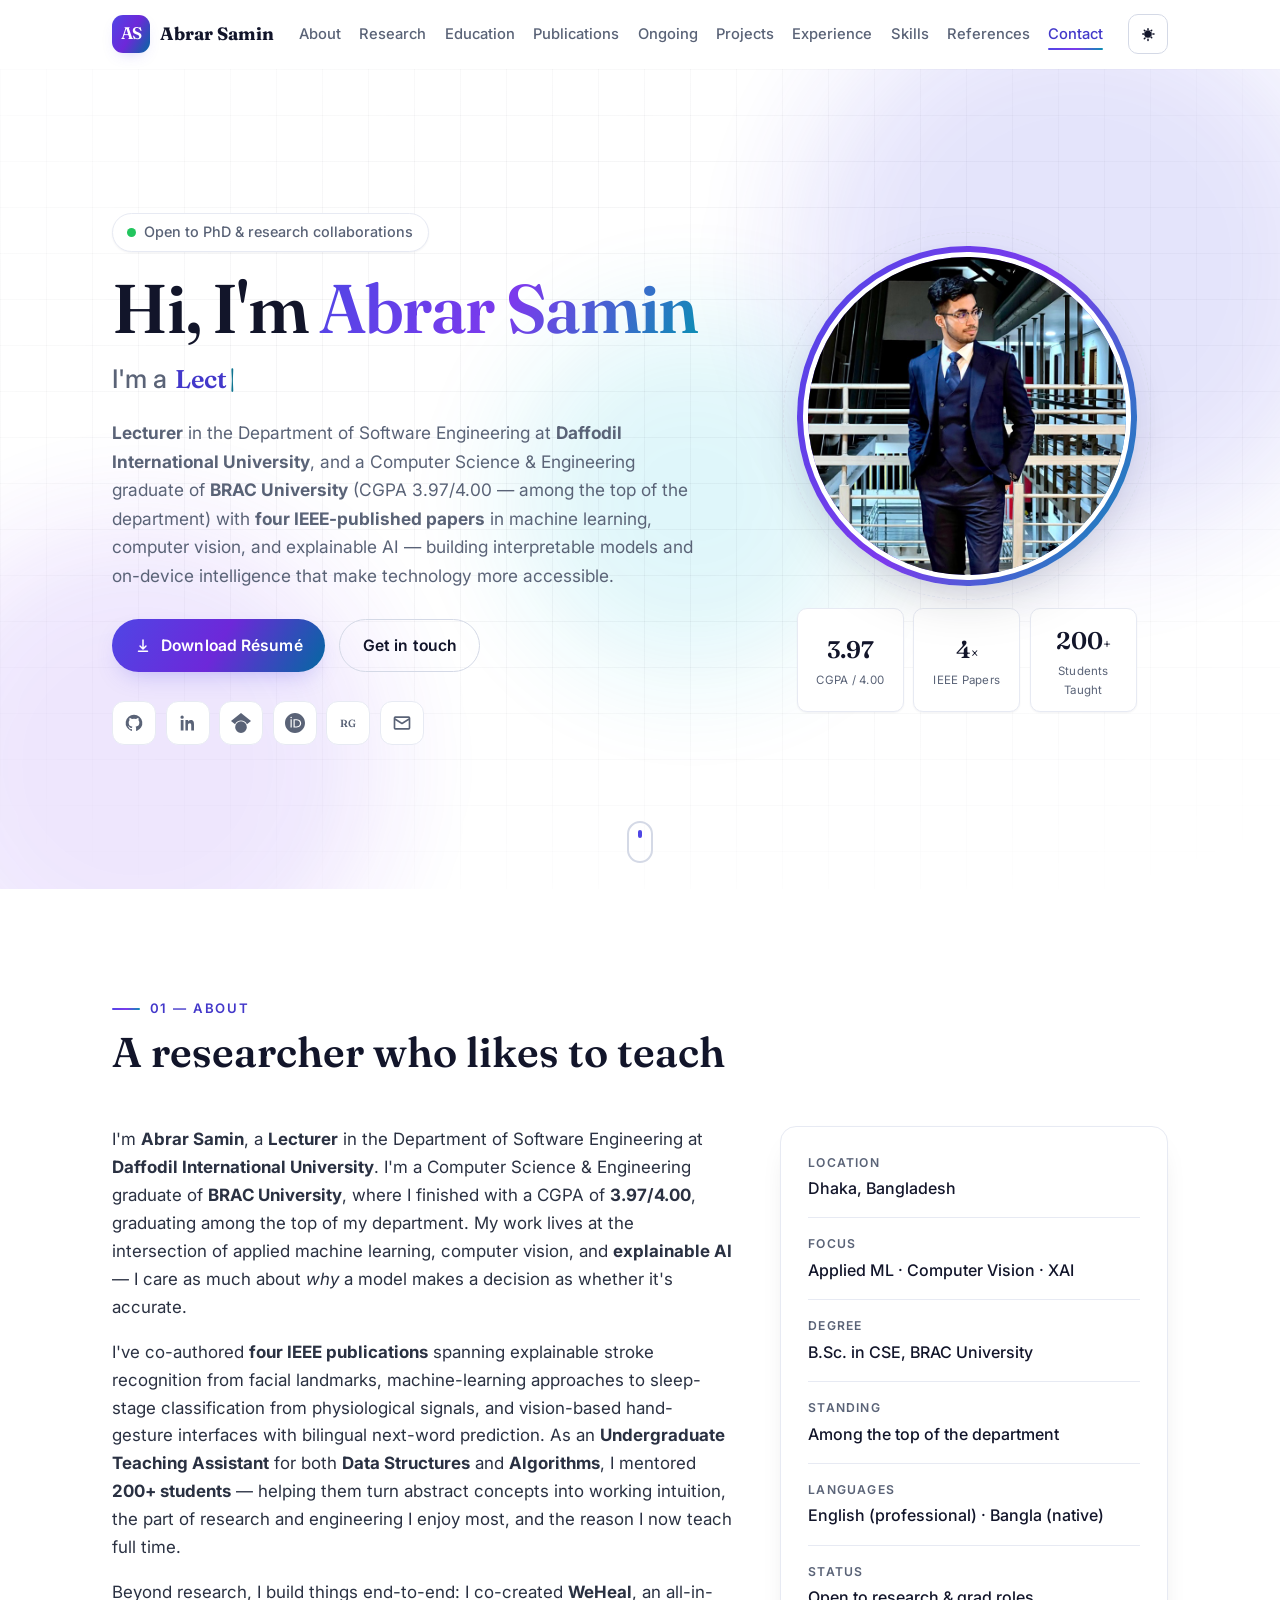
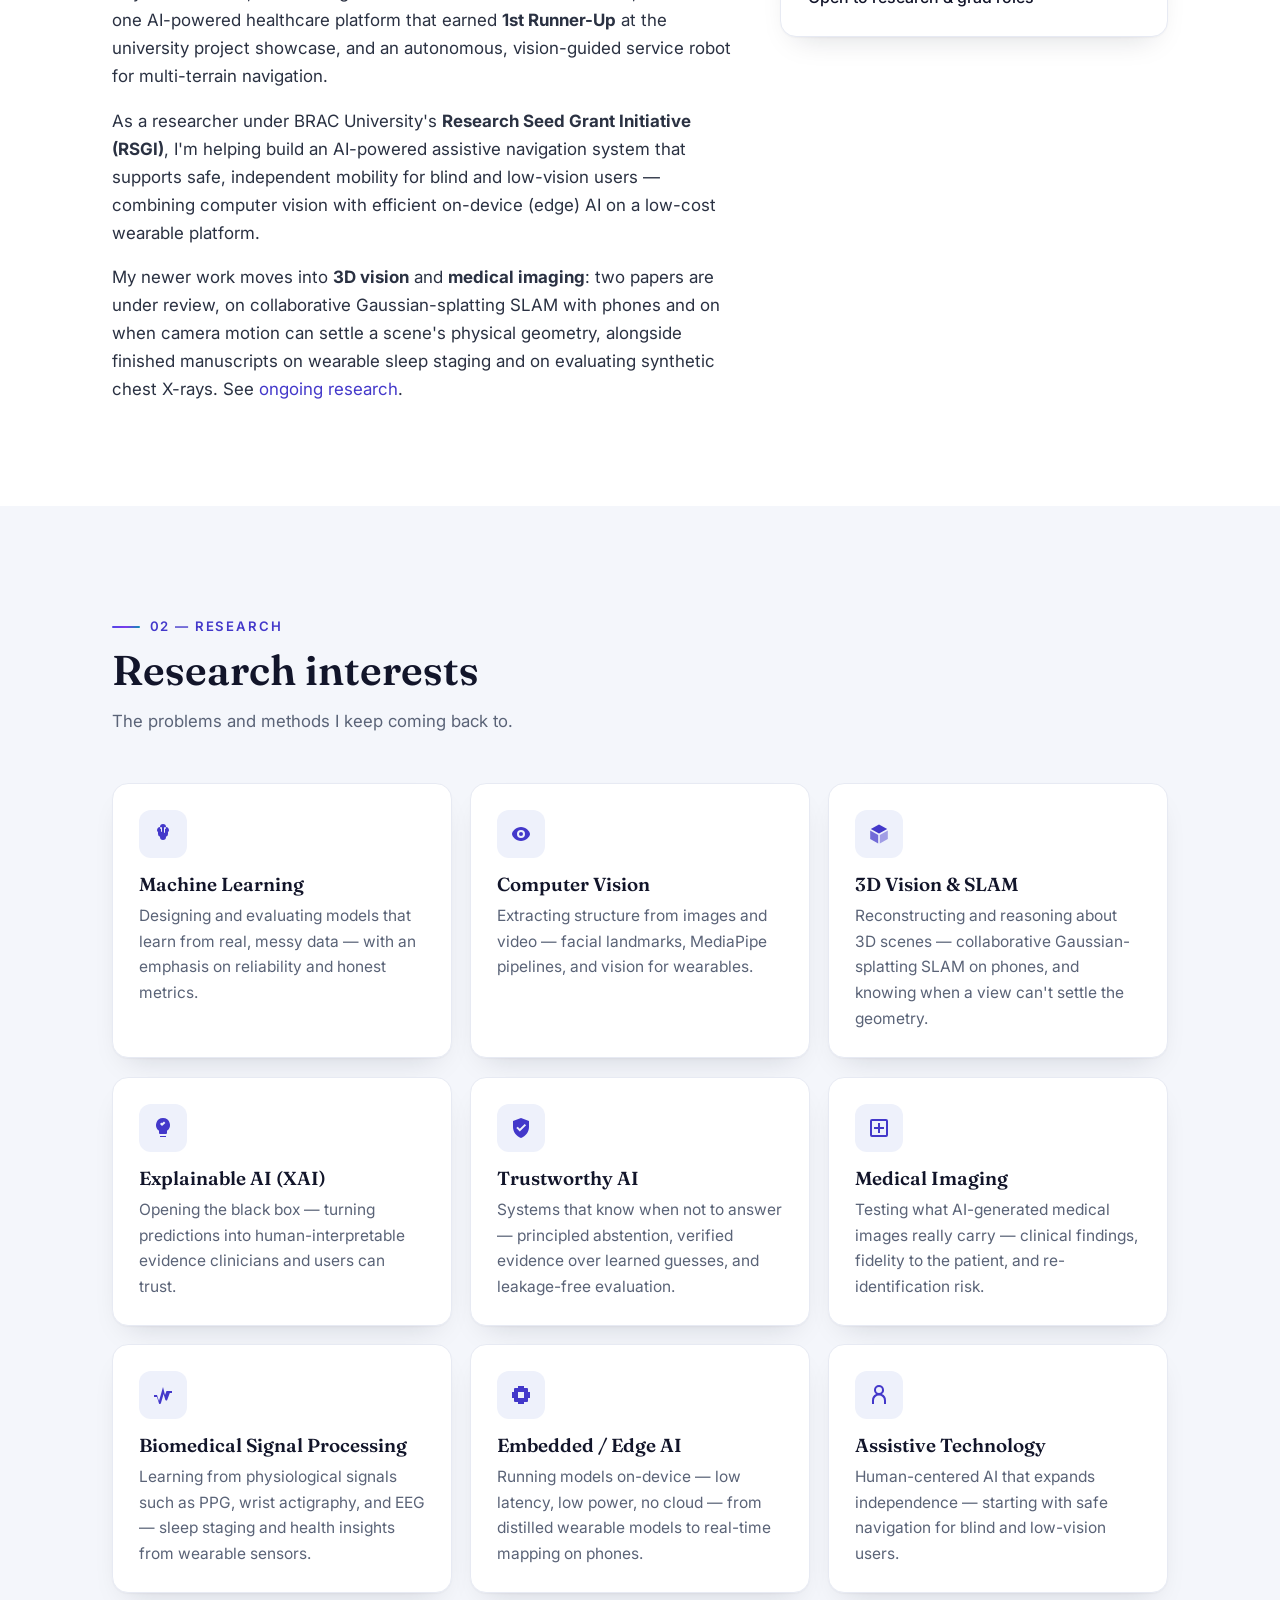
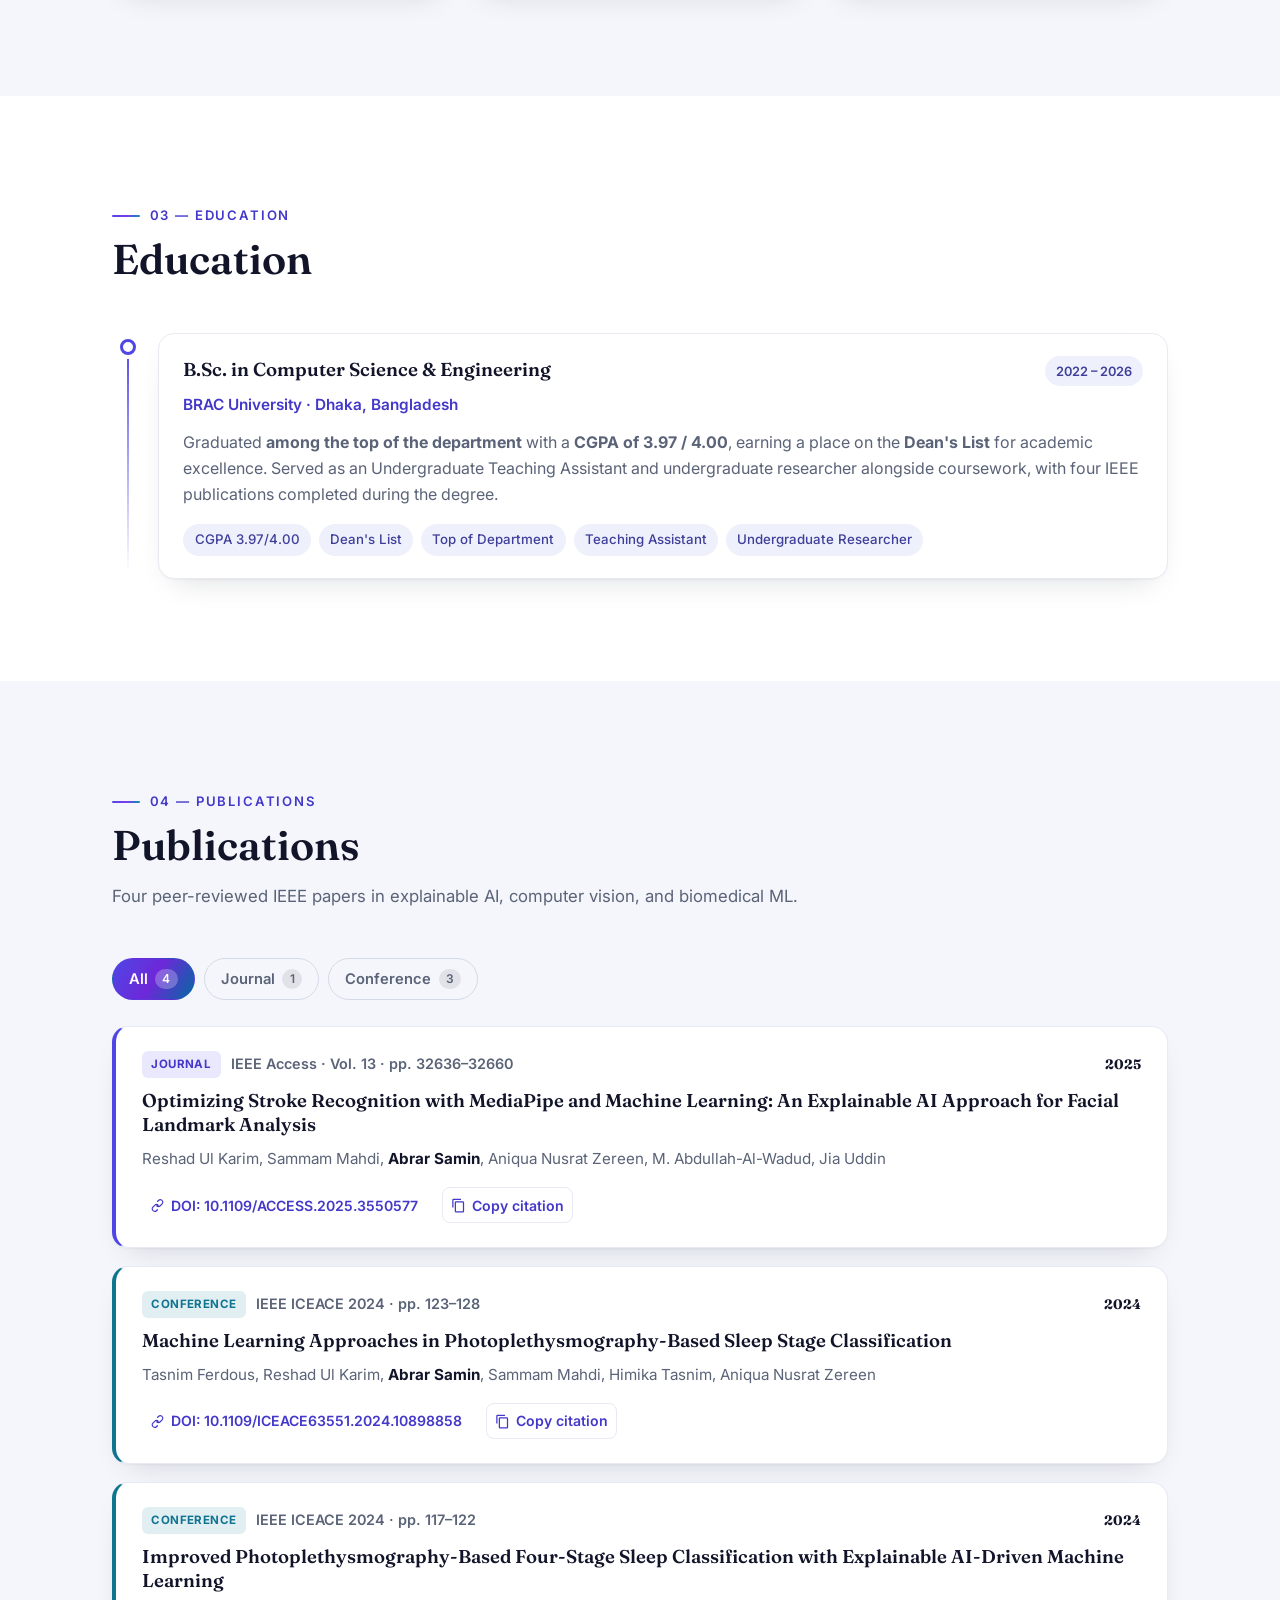
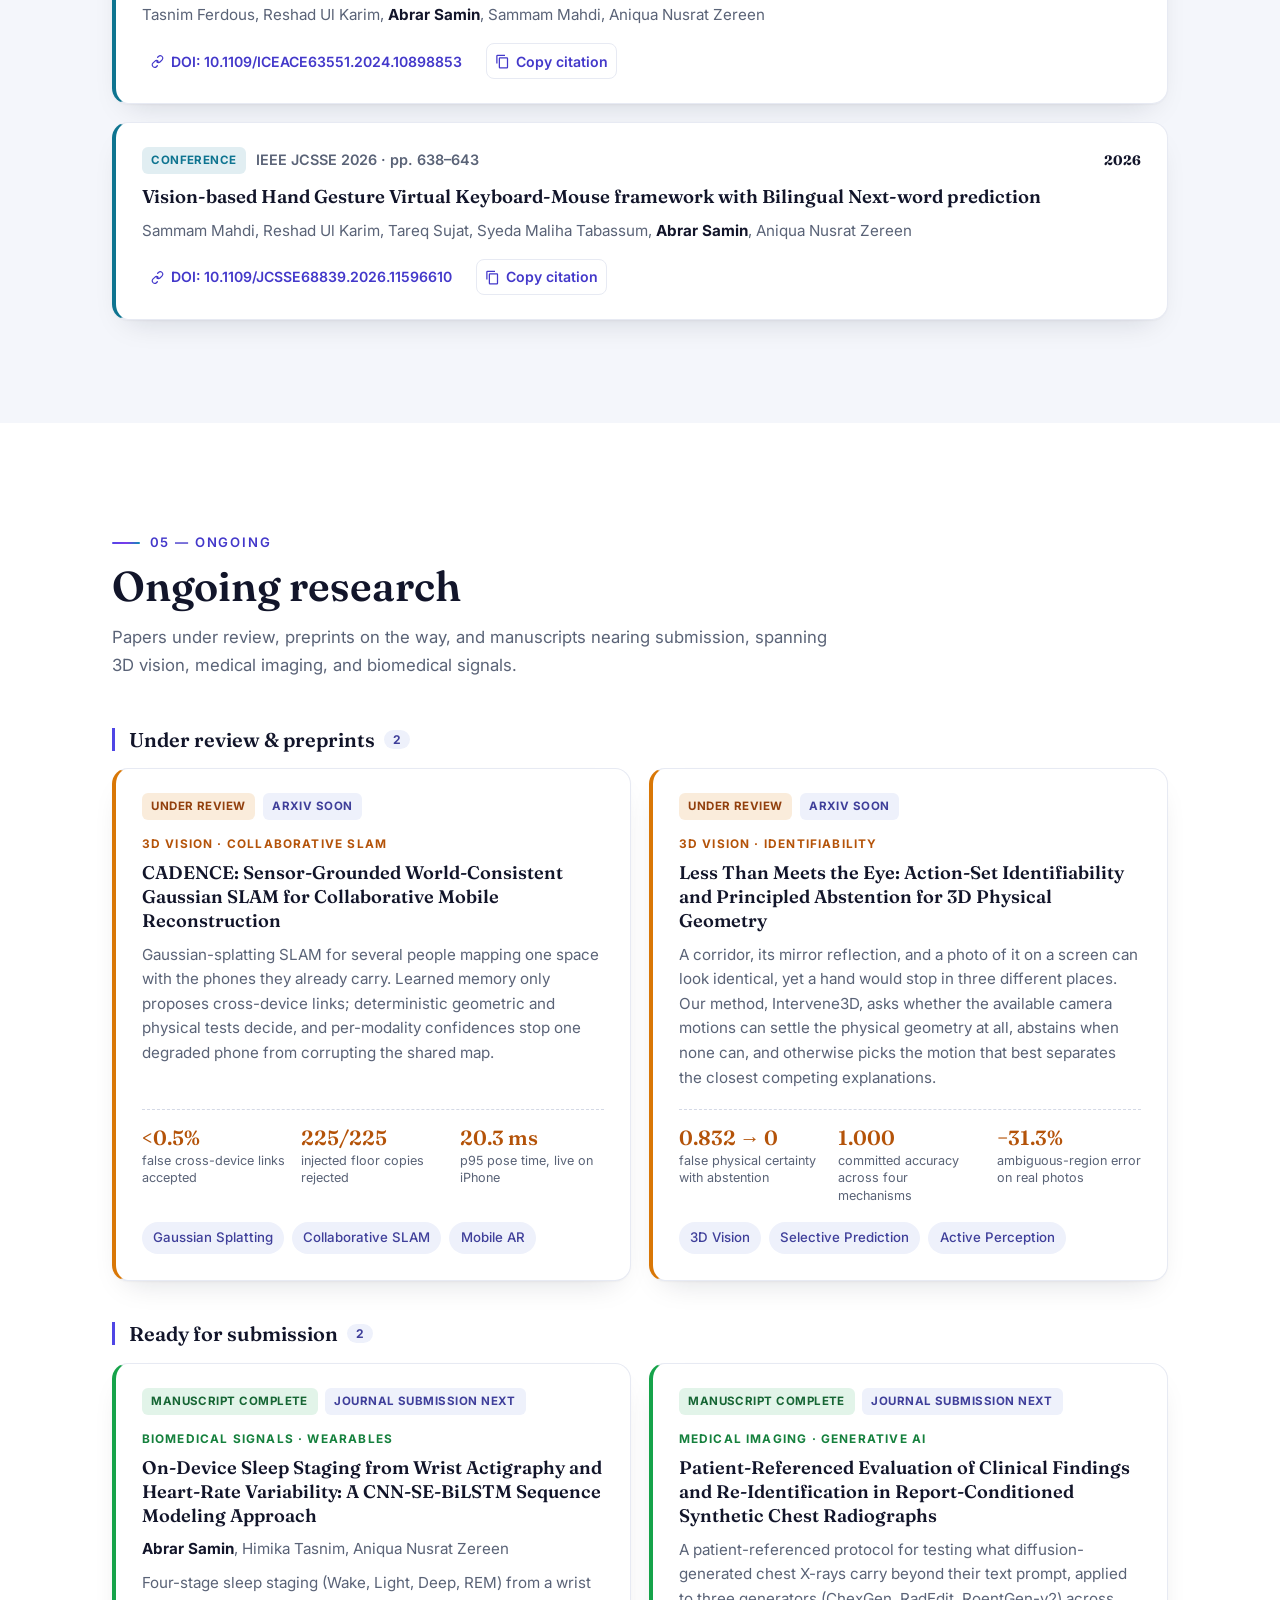
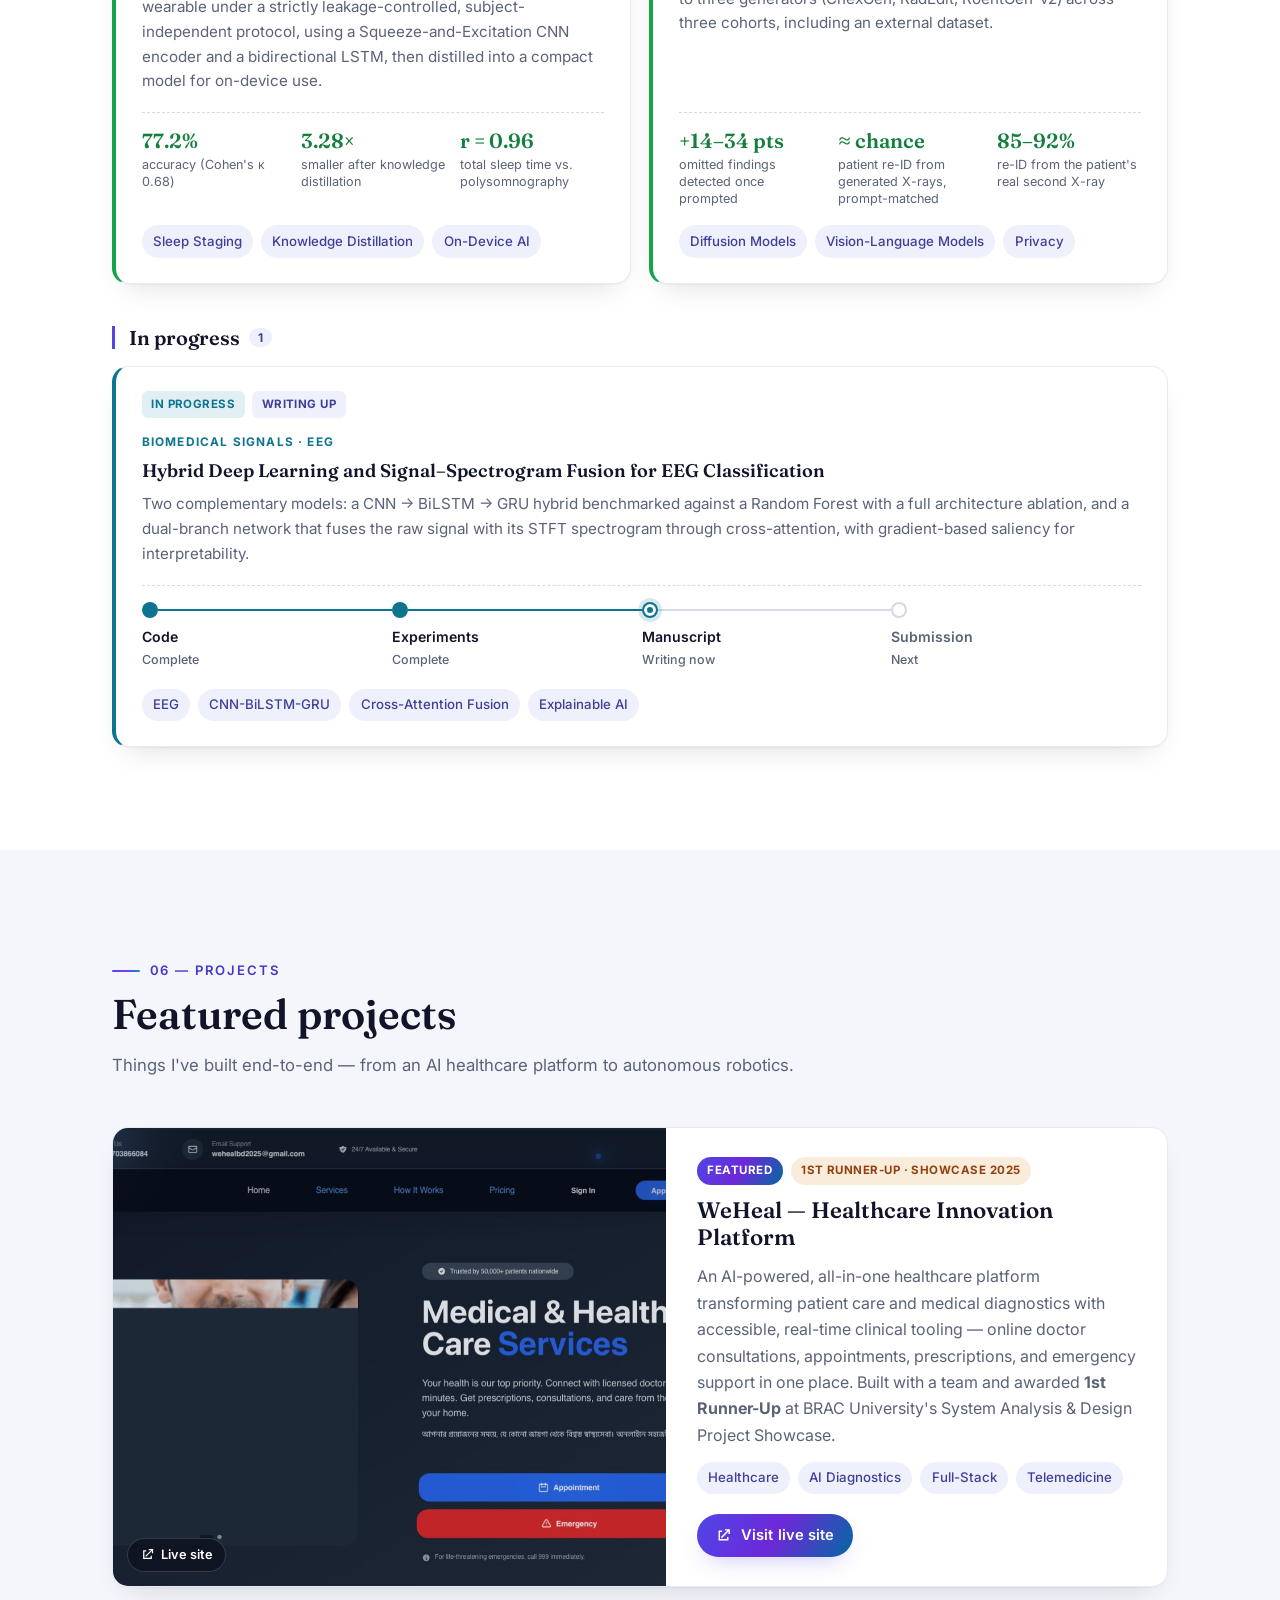
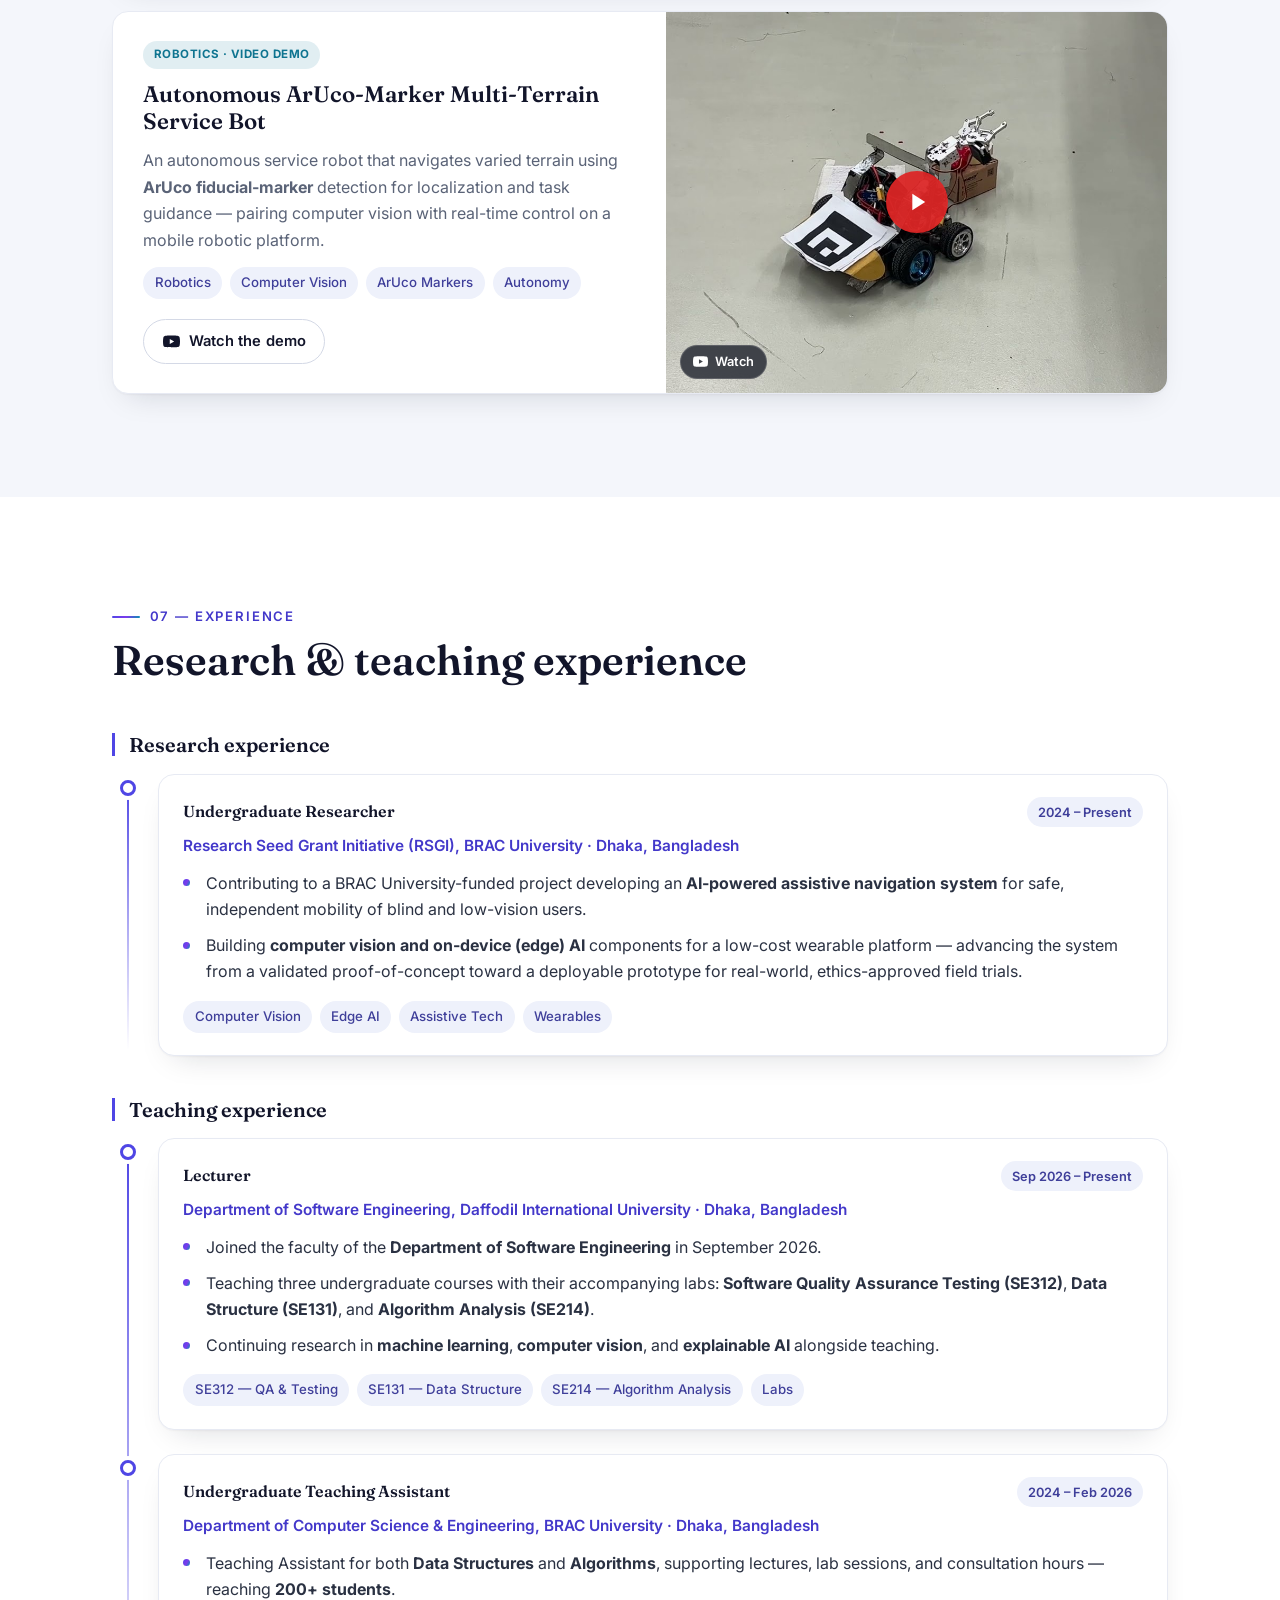
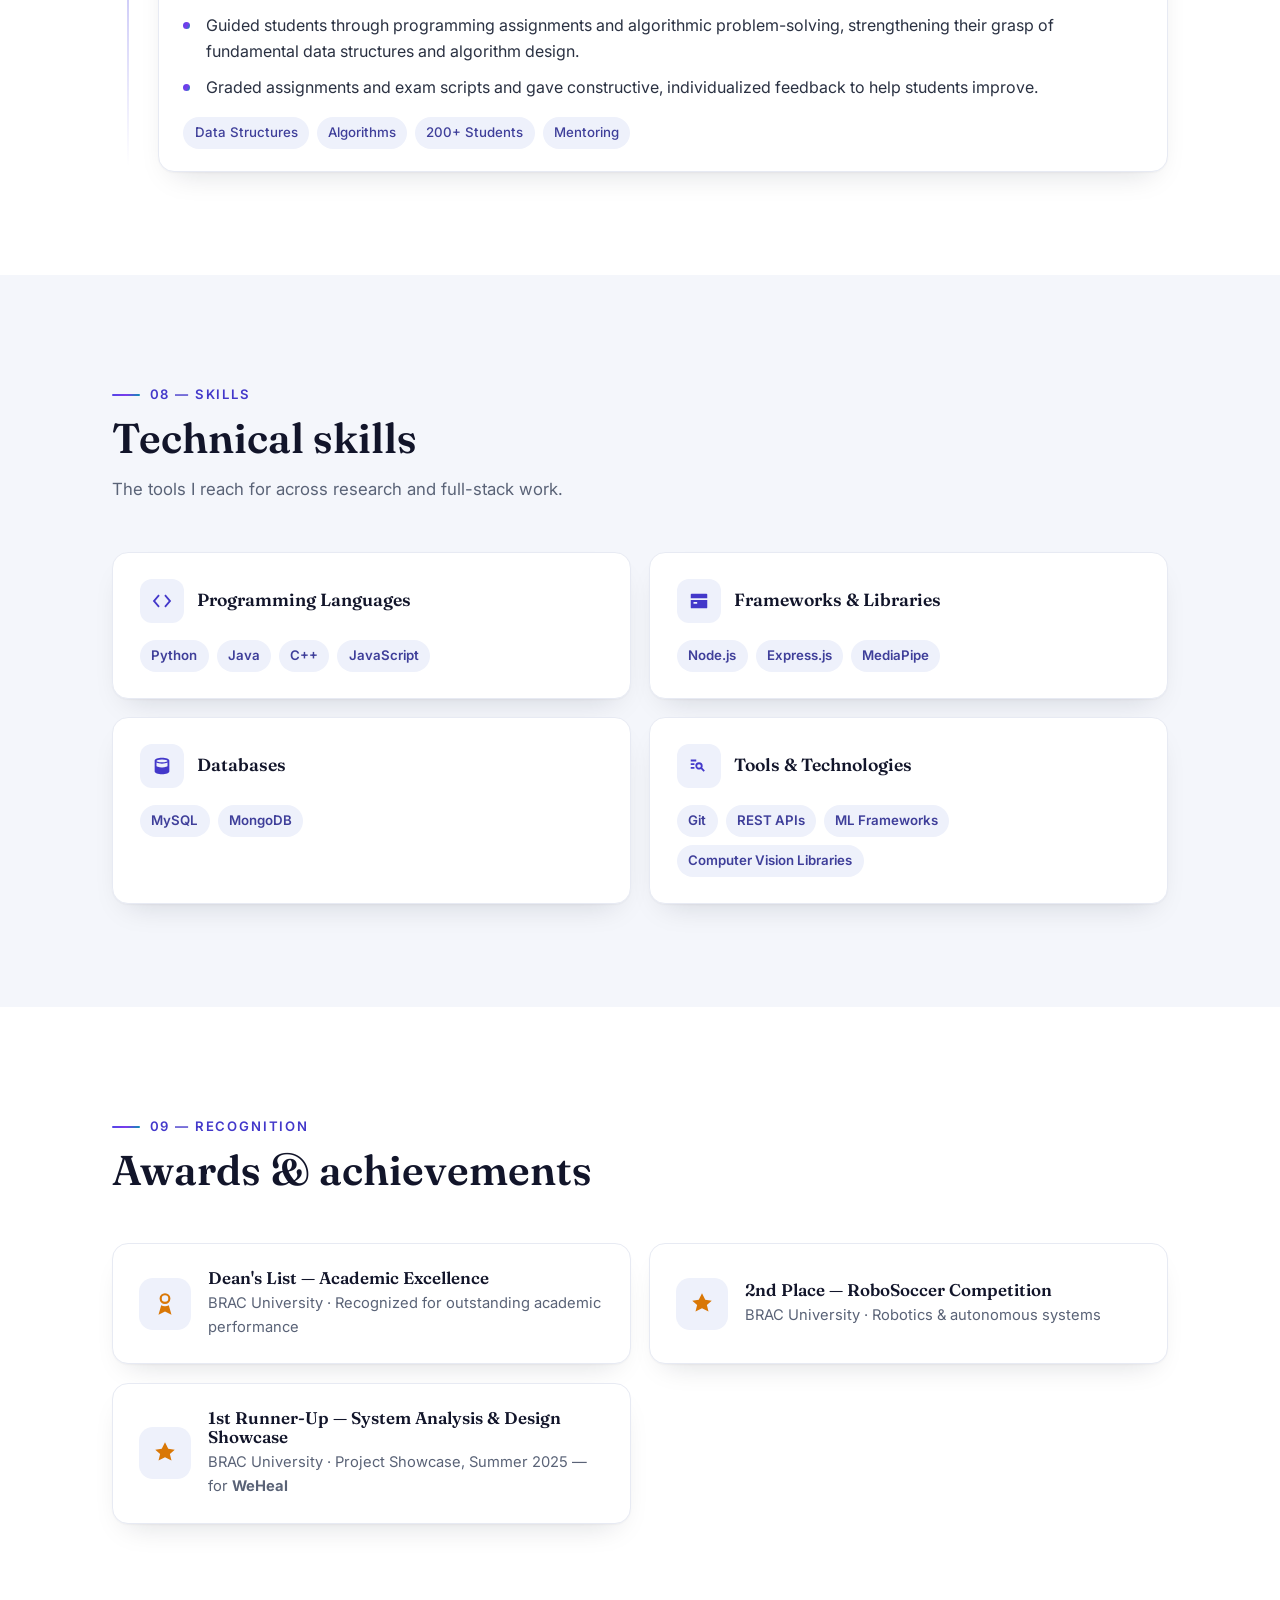
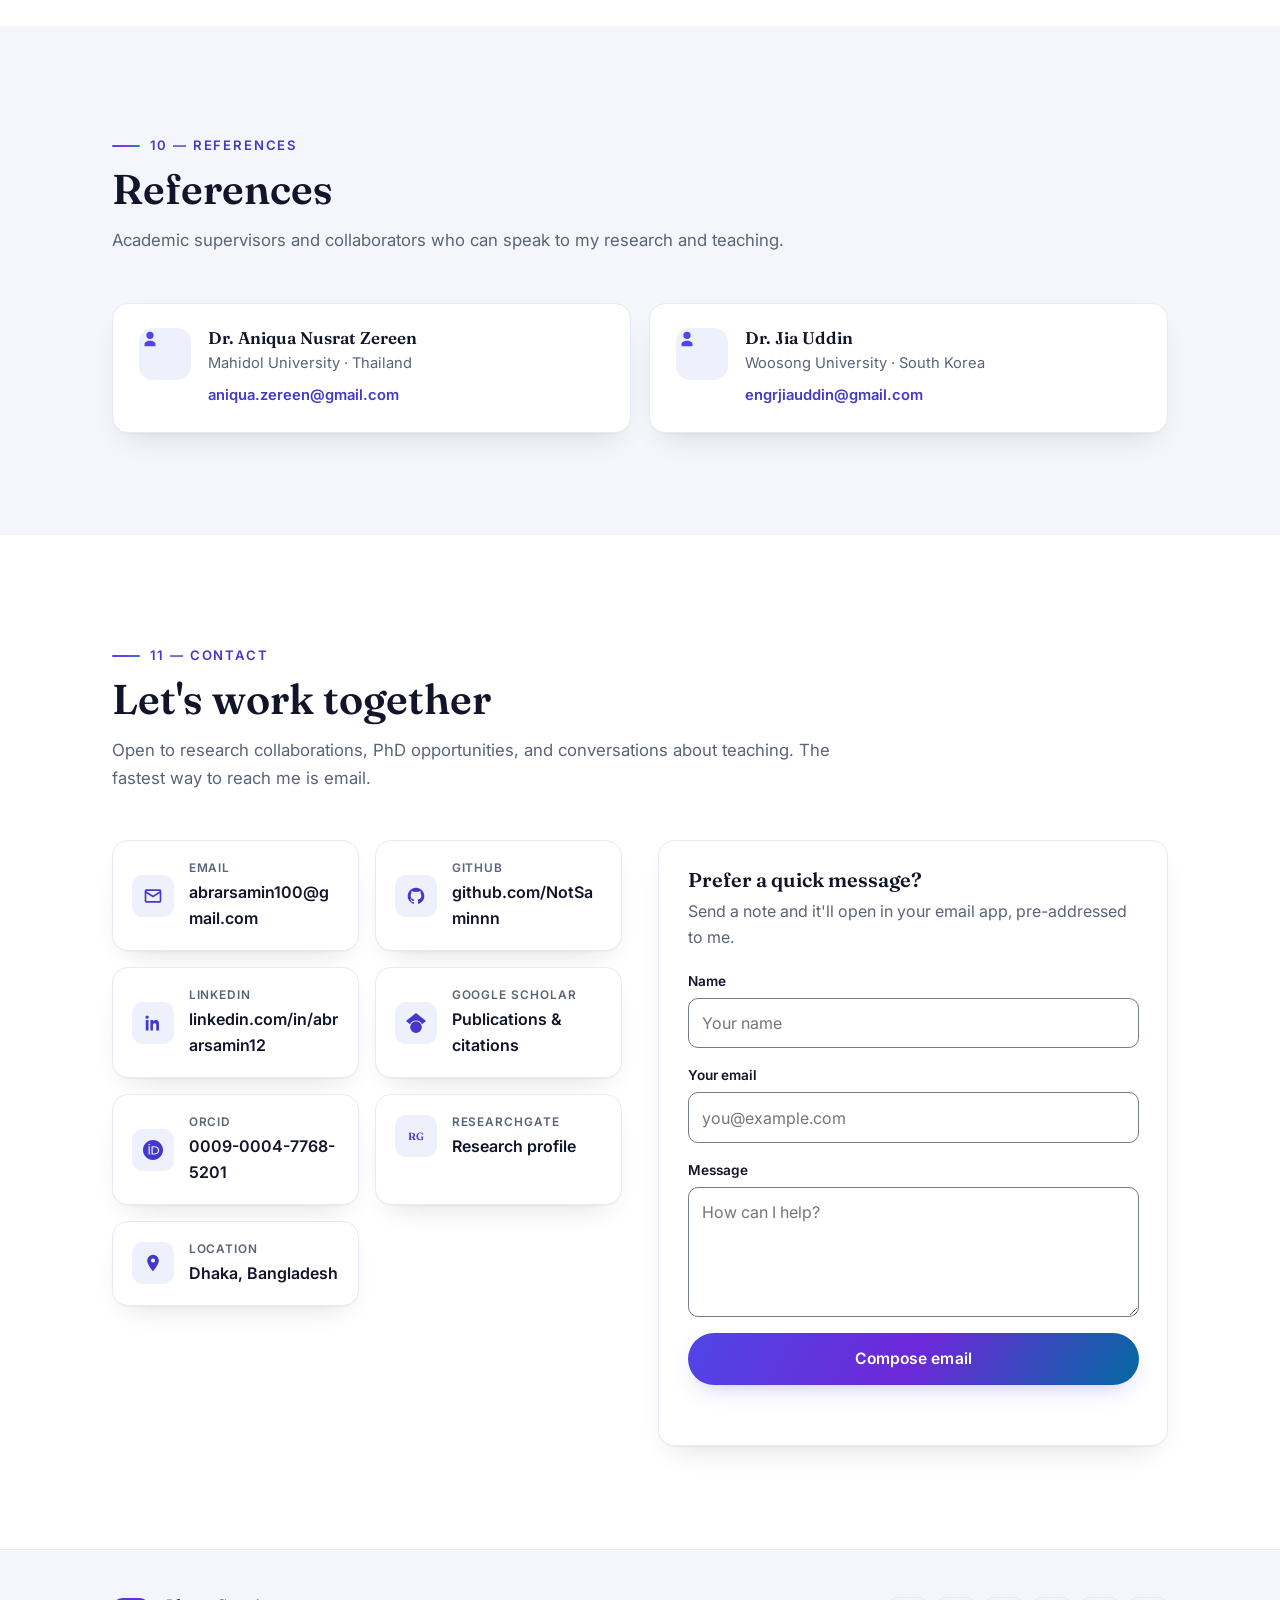
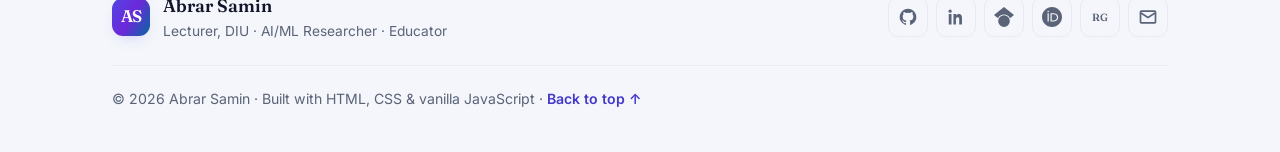
==== commit b6478392: "Redesign Ongoing Research cards and broaden research interests Fix: the live section rendered unstyl" ====
--- a/index.html
+++ b/index.html
@@ -8,7 +8,7 @@
   <title>Abrar Samin — Lecturer at DIU, AI/ML Researcher</title>
   <meta name="description" content="Abrar Samin — Lecturer in the Department of Software Engineering at Daffodil International University, with four IEEE papers in ML, computer vision &amp; XAI." />
   <meta name="author" content="Abrar Samin" />
-  <meta name="keywords" content="Abrar Samin, Lecturer, Daffodil International University, DIU, Software Engineering, BRAC University, Computer Science, Machine Learning, Computer Vision, 3D Vision, Gaussian Splatting, SLAM, Medical Imaging, Explainable AI, XAI, Edge AI, Assistive Technology, Sleep Staging, EEG, Robotics, Full-Stack Development, Healthcare, WeHeal, IEEE, Researcher, Teaching Assistant, Dhaka, Portfolio" />
+  <meta name="keywords" content="Abrar Samin, Lecturer, Daffodil International University, DIU, Software Engineering, BRAC University, Computer Science, Machine Learning, Computer Vision, 3D Vision, Gaussian Splatting, SLAM, Medical Imaging, Explainable AI, XAI, Trustworthy AI, Edge AI, Assistive Technology, Sleep Staging, EEG, Robotics, Full-Stack Development, Healthcare, WeHeal, IEEE, Researcher, Teaching Assistant, Dhaka, Portfolio" />
   <meta name="robots" content="index, follow" />
   <meta name="theme-color" content="#4f46e5" media="(prefers-color-scheme: light)" />
   <meta name="theme-color" content="#0b1020" media="(prefers-color-scheme: dark)" />
@@ -42,7 +42,7 @@
   <link rel="stylesheet" href="https://fonts.googleapis.com/css2?family=Fraunces:opsz,wght@9..144,400;9..144,500;9..144,600&family=Inter:wght@400;500;600;700&display=swap" />
 
   <!-- Styles -->
-  <link rel="stylesheet" href="style.css" />
+  <link rel="stylesheet" href="style.css?v=20261109" />
 
   <!-- No-flash theme boot: set the saved/system theme before first paint -->
   <script>
@@ -72,7 +72,7 @@
     "address": { "@type": "PostalAddress", "addressLocality": "Dhaka", "addressCountry": "Bangladesh" },
     "alumniOf": { "@type": "CollegeOrUniversity", "name": "BRAC University" },
     "knowsLanguage": ["English", "Bengali"],
-    "knowsAbout": ["Machine Learning", "Computer Vision", "3D Computer Vision", "Medical Imaging", "Explainable AI", "Edge AI", "Assistive Technology", "Biomedical Signal Processing", "Robotics", "Full-Stack Web Development", "Data Structures and Algorithms"],
+    "knowsAbout": ["Machine Learning", "Computer Vision", "3D Computer Vision", "Medical Imaging", "Explainable AI", "Trustworthy AI", "Edge AI", "Assistive Technology", "Biomedical Signal Processing", "Robotics", "Full-Stack Web Development", "Data Structures and Algorithms"],
     "award": [
       "Dean's List for Academic Excellence, BRAC University",
       "2nd Place, BRAC University RoboSoccer Competition",
@@ -288,7 +288,14 @@
               <svg viewBox="0 0 24 24" width="24" height="24"><path fill="currentColor" d="M12 5c-5 0-9 4.5-9 7s4 7 9 7 9-4.5 9-7-4-7-9-7Zm0 11a4 4 0 1 1 0-8 4 4 0 0 1 0 8Zm0-2a2 2 0 1 0 0-4 2 2 0 0 0 0 4Z"/></svg>
             </span>
             <h3>Computer Vision</h3>
-            <p>Extracting structure from images and video — facial landmarks, MediaPipe pipelines, 3D reconstruction, and vision for wearables.</p>
+            <p>Extracting structure from images and video — facial landmarks, MediaPipe pipelines, and vision for wearables.</p>
+          </li>
+          <li class="card interest-card reveal">
+            <span class="card-icon" aria-hidden="true">
+              <svg viewBox="0 0 24 24" width="24" height="24"><path fill="currentColor" d="M12 2.4 20.2 7 12 11.6 3.8 7 12 2.4Z"/><path fill="currentColor" opacity=".72" d="M3.2 8.4 11.2 12.9v8.7l-8-4.5V8.4Z"/><path fill="currentColor" opacity=".45" d="M12.8 12.9 20.8 8.4v8.7l-8 4.5v-8.7Z"/></svg>
+            </span>
+            <h3>3D Vision &amp; SLAM</h3>
+            <p>Reconstructing and reasoning about 3D scenes — collaborative Gaussian-splatting SLAM on phones, and knowing when a view can't settle the geometry.</p>
           </li>
           <li class="card interest-card reveal">
             <span class="card-icon" aria-hidden="true">
@@ -299,10 +306,31 @@
           </li>
           <li class="card interest-card reveal">
             <span class="card-icon" aria-hidden="true">
+              <svg viewBox="0 0 24 24" width="24" height="24"><path fill="currentColor" fill-rule="evenodd" d="M12 2 4 5v6c0 5 3.4 9.3 8 11 4.6-1.7 8-6 8-11V5l-8-3Zm-1.2 13.6-3.5-3.5 1.4-1.4 2.1 2.1 4.9-4.9 1.4 1.4-6.3 6.3Z"/></svg>
+            </span>
+            <h3>Trustworthy AI</h3>
+            <p>Systems that know when not to answer — principled abstention, verified evidence over learned guesses, and leakage-free evaluation.</p>
+          </li>
+          <li class="card interest-card reveal">
+            <span class="card-icon" aria-hidden="true">
+              <svg viewBox="0 0 24 24" width="24" height="24"><path fill="currentColor" fill-rule="evenodd" d="M5 3h14a2 2 0 0 1 2 2v14a2 2 0 0 1-2 2H5a2 2 0 0 1-2-2V5a2 2 0 0 1 2-2Zm0 2v14h14V5H5Z"/><path fill="currentColor" d="M11 7h2v4h4v2h-4v4h-2v-4H7v-2h4V7Z"/></svg>
+            </span>
+            <h3>Medical Imaging</h3>
+            <p>Testing what AI-generated medical images really carry — clinical findings, fidelity to the patient, and re-identification risk.</p>
+          </li>
+          <li class="card interest-card reveal">
+            <span class="card-icon" aria-hidden="true">
+              <svg viewBox="0 0 24 24" width="24" height="24"><path fill="currentColor" d="M3 12h3l2 6 4-14 2 8 1.5-4H21v2h-2.2l-2.6 6.9a1 1 0 0 1-1.9-.1L12.6 11 9.9 20.3a1 1 0 0 1-1.9.1L6 14H3v-2Z"/></svg>
+            </span>
+            <h3>Biomedical Signal Processing</h3>
+            <p>Learning from physiological signals such as PPG, wrist actigraphy, and EEG — sleep staging and health insights from wearable sensors.</p>
+          </li>
+          <li class="card interest-card reveal">
+            <span class="card-icon" aria-hidden="true">
               <svg viewBox="0 0 24 24" width="24" height="24"><path fill="currentColor" d="M9 3h6v2h3a1 1 0 0 1 1 1v3h2v6h-2v3a1 1 0 0 1-1 1h-3v2H9v-2H6a1 1 0 0 1-1-1v-3H3V9h2V6a1 1 0 0 1 1-1h3V3Zm0 6v6h6V9H9Z"/></svg>
             </span>
             <h3>Embedded / Edge AI</h3>
-            <p>Running models on-device — low latency, low power, and no cloud dependency for assistive hardware.</p>
+            <p>Running models on-device — low latency, low power, no cloud — from distilled wearable models to real-time mapping on phones.</p>
           </li>
           <li class="card interest-card reveal">
             <span class="card-icon" aria-hidden="true">
@@ -310,13 +338,6 @@
             </span>
             <h3>Assistive Technology</h3>
             <p>Human-centered AI that expands independence — starting with safe navigation for blind and low-vision users.</p>
-          </li>
-          <li class="card interest-card reveal">
-            <span class="card-icon" aria-hidden="true">
-              <svg viewBox="0 0 24 24" width="24" height="24"><path fill="currentColor" d="M3 12h3l2 6 4-14 2 8 1.5-4H21v2h-2.2l-2.6 6.9a1 1 0 0 1-1.9-.1L12.6 11 9.9 20.3a1 1 0 0 1-1.9.1L6 14H3v-2Z"/></svg>
-            </span>
-            <h3>Biomedical Signal Processing</h3>
-            <p>Learning from physiological signals such as PPG, wrist actigraphy, and EEG — sleep staging and health insights from wearable sensors.</p>
           </li>
         </ul>
       </div>
@@ -485,8 +506,8 @@
     </section>
 
     <!-- =========================== ONGOING RESEARCH =========================== -->
-    <!-- Status colors come from data-status: "review", "ready", or "progress".
-         When a preprint goes live, add a link block to that card above .work-status, e.g.
+    <!-- Card accent color comes from data-status: "review", "ready", or "progress".
+         When a preprint goes live, swap the "arXiv soon" badge for a link inside .work-foot, e.g.
          <div class="pub-links"><a class="pub-link" href="https://arxiv.org/abs/XXXX.XXXXX" target="_blank" rel="noopener">arXiv preprint</a></div> -->
     <section id="ongoing" class="section">
       <div class="container">
@@ -496,145 +517,149 @@
           <p class="section-sub">Papers under review, preprints on the way, and manuscripts nearing submission, spanning 3D vision, medical imaging, and biomedical signals.</p>
         </header>
 
-        <h3 class="subsection-title reveal">Under review &amp; preprints</h3>
-        <ul class="work-list">
+        <!-- Under review -->
+        <h3 class="subsection-title work-group reveal">Under review &amp; preprints <span class="count-pill">2</span></h3>
+        <ul class="work-grid">
           <li class="work-card card reveal" data-status="review">
-            <div class="pub-meta">
-              <span class="pub-badge badge-review">Under review</span>
-              <span class="pub-badge badge-preprint">Preprint</span>
-              <span class="pub-venue">3D Vision · Collaborative SLAM</span>
-              <span class="pub-year">2026</span>
-            </div>
-            <h4 class="pub-title">
-              CADENCE: Sensor-Grounded World-Consistent Gaussian SLAM for Collaborative Mobile Reconstruction
-            </h4>
-            <p class="work-desc">
-              Collaborative 3D Gaussian-splatting SLAM for several people mapping one space with the phones they
-              already carry. A sensor-grounded regional memory ranks which peer regions to check, only deterministic
-              geometric and physical tests can accept a cross-device link, and per-modality confidences decide what
-              an accepted peer may change, so one degraded phone cannot corrupt the shared map. Verified false links
-              stay below 0.5% on eight held-out Matterport3D houses, and a native iPhone app maps 15 Hz LiDAR in real
-              time at 20.3 ms p95 pose time.
-            </p>
+            <div class="work-body">
+              <div class="work-badges">
+                <span class="pub-badge badge-review">Under review</span>
+                <span class="pub-badge badge-next">arXiv soon</span>
+              </div>
+              <p class="work-area">3D Vision · Collaborative SLAM</p>
+              <h4 class="pub-title">CADENCE: Sensor-Grounded World-Consistent Gaussian SLAM for Collaborative Mobile Reconstruction</h4>
+              <p class="work-desc">
+                Gaussian-splatting SLAM for several people mapping one space with the phones they already carry.
+                Learned memory only proposes cross-device links; deterministic geometric and physical tests decide,
+                and per-modality confidences stop one degraded phone from corrupting the shared map.
+              </p>
+            </div>
+            <ul class="work-stats" aria-label="Key results">
+              <li><span class="work-stat-num">&lt;0.5%</span><span class="work-stat-label">false cross-device links accepted</span></li>
+              <li><span class="work-stat-num">225/225</span><span class="work-stat-label">injected floor copies rejected</span></li>
+              <li><span class="work-stat-num">20.3 ms</span><span class="work-stat-label">p95 pose time, live on iPhone</span></li>
+            </ul>
             <ul class="tag-list">
               <li class="tag">Gaussian Splatting</li>
               <li class="tag">Collaborative SLAM</li>
               <li class="tag">Mobile AR</li>
-              <li class="tag">iPhone LiDAR</li>
-            </ul>
-            <p class="work-status">Under double-blind review · arXiv preprint coming soon</p>
+            </ul>
           </li>
 
           <li class="work-card card reveal" data-status="review">
-            <div class="pub-meta">
-              <span class="pub-badge badge-review">Under review</span>
-              <span class="pub-badge badge-preprint">Preprint</span>
-              <span class="pub-venue">3D Vision · Identifiability</span>
-              <span class="pub-year">2026</span>
-            </div>
-            <h4 class="pub-title">
-              Less Than Meets the Eye: Action-Set Identifiability and Principled Abstention for 3D Physical Geometry
-            </h4>
-            <p class="work-desc">
-              A corridor, its reflection in a mirror, and a photo of it on a screen can produce the same image, yet a
-              hand would stop in three different places. Our method, Intervene3D, asks whether a bounded set of camera
-              motions can recover the physical explanation at all: it answers only when some available motion
-              separates every competing explanation, abstains otherwise, and picks the motion that separates the
-              weakest contending pair. Abstention cuts false physical certainty from 0.832 to 0.000 on a
-              pixel-identical benchmark, and on real photographs viewpoint selection lowers ambiguous-region error by
-              31.3% across all thirteen checkpoints.
-            </p>
+            <div class="work-body">
+              <div class="work-badges">
+                <span class="pub-badge badge-review">Under review</span>
+                <span class="pub-badge badge-next">arXiv soon</span>
+              </div>
+              <p class="work-area">3D Vision · Identifiability</p>
+              <h4 class="pub-title">Less Than Meets the Eye: Action-Set Identifiability and Principled Abstention for 3D Physical Geometry</h4>
+              <p class="work-desc">
+                A corridor, its mirror reflection, and a photo of it on a screen can look identical, yet a hand would
+                stop in three different places. Our method, Intervene3D, asks whether the available camera motions can
+                settle the physical geometry at all, abstains when none can, and otherwise picks the motion that best
+                separates the closest competing explanations.
+              </p>
+            </div>
+            <ul class="work-stats" aria-label="Key results">
+              <li><span class="work-stat-num">0.832 → 0</span><span class="work-stat-label">false physical certainty with abstention</span></li>
+              <li><span class="work-stat-num">1.000</span><span class="work-stat-label">committed accuracy across four mechanisms</span></li>
+              <li><span class="work-stat-num">−31.3%</span><span class="work-stat-label">ambiguous-region error on real photos</span></li>
+            </ul>
             <ul class="tag-list">
               <li class="tag">3D Vision</li>
-              <li class="tag">Depth Estimation</li>
               <li class="tag">Selective Prediction</li>
               <li class="tag">Active Perception</li>
             </ul>
-            <p class="work-status">Under double-blind review · arXiv preprint coming soon</p>
           </li>
         </ul>
 
-        <h3 class="subsection-title reveal">Ready for submission</h3>
-        <ul class="work-list">
+        <!-- Ready for submission -->
+        <h3 class="subsection-title work-group reveal">Ready for submission <span class="count-pill">2</span></h3>
+        <ul class="work-grid">
           <li class="work-card card reveal" data-status="ready">
-            <div class="pub-meta">
-              <span class="pub-badge badge-ready">Manuscript complete</span>
-              <span class="pub-venue">Biomedical Signals · Wearables</span>
-              <span class="pub-year">2026</span>
-            </div>
-            <h4 class="pub-title">
-              On-Device Sleep Staging from Wrist Actigraphy and Heart-Rate Variability: A CNN-SE-BiLSTM Sequence Modeling Approach
-            </h4>
-            <p class="pub-authors">
-              <span class="me">Abrar Samin</span>, Himika Tasnim, Aniqua Nusrat Zereen
-            </p>
-            <p class="work-desc">
-              Four-stage sleep staging (Wake, Light, Deep, REM) from a wrist wearable under a strictly
-              leakage-controlled, subject-independent protocol. A convolutional Squeeze-and-Excitation encoder feeds a
-              bidirectional LSTM, reaching 77.2% accuracy and Cohen's κ of 0.68, 7.9 points above logistic regression.
-              Knowledge distillation shrinks the model 3.28× for on-device use at a 0.4-point cost, and total sleep
-              time from the predicted hypnograms agrees closely with polysomnography (r = 0.96).
-            </p>
+            <div class="work-body">
+              <div class="work-badges">
+                <span class="pub-badge badge-ready">Manuscript complete</span>
+                <span class="pub-badge badge-next">Journal submission next</span>
+              </div>
+              <p class="work-area">Biomedical Signals · Wearables</p>
+              <h4 class="pub-title">On-Device Sleep Staging from Wrist Actigraphy and Heart-Rate Variability: A CNN-SE-BiLSTM Sequence Modeling Approach</h4>
+              <p class="pub-authors"><span class="me">Abrar Samin</span>, Himika Tasnim, Aniqua Nusrat Zereen</p>
+              <p class="work-desc">
+                Four-stage sleep staging (Wake, Light, Deep, REM) from a wrist wearable under a strictly
+                leakage-controlled, subject-independent protocol, using a Squeeze-and-Excitation CNN encoder and a
+                bidirectional LSTM, then distilled into a compact model for on-device use.
+              </p>
+            </div>
+            <ul class="work-stats" aria-label="Key results">
+              <li><span class="work-stat-num">77.2%</span><span class="work-stat-label">accuracy (Cohen's κ 0.68)</span></li>
+              <li><span class="work-stat-num">3.28×</span><span class="work-stat-label">smaller after knowledge distillation</span></li>
+              <li><span class="work-stat-num">r = 0.96</span><span class="work-stat-label">total sleep time vs. polysomnography</span></li>
+            </ul>
             <ul class="tag-list">
               <li class="tag">Sleep Staging</li>
-              <li class="tag">CNN-SE-BiLSTM</li>
               <li class="tag">Knowledge Distillation</li>
               <li class="tag">On-Device AI</li>
             </ul>
-            <p class="work-status">Manuscript complete · Preparing for journal submission</p>
           </li>
 
           <li class="work-card card reveal" data-status="ready">
-            <div class="pub-meta">
-              <span class="pub-badge badge-ready">Manuscript complete</span>
-              <span class="pub-venue">Medical Imaging · Generative AI</span>
-              <span class="pub-year">2026</span>
-            </div>
-            <h4 class="pub-title">
-              Patient-Referenced Evaluation of Clinical Findings and Re-Identification in Report-Conditioned Synthetic Chest Radiographs
-            </h4>
-            <p class="work-desc">
-              A patient-referenced protocol for testing what diffusion-generated chest X-rays carry beyond their text
-              prompt. Across three generators (ChexGen, RadEdit, RoentGen-v2) and three cohorts, generated images show
-              findings the prompt leaves out far less often than the patient's own radiograph, and adding the omitted
-              report text raises their detection by 14 to 34 percentage points. Against prompt-matched distractors, a
-              re-identification network recognizes the patient close to chance, compared with 85% to 92% for a second
-              real radiograph of the same patient.
-            </p>
+            <div class="work-body">
+              <div class="work-badges">
+                <span class="pub-badge badge-ready">Manuscript complete</span>
+                <span class="pub-badge badge-next">Journal submission next</span>
+              </div>
+              <p class="work-area">Medical Imaging · Generative AI</p>
+              <h4 class="pub-title">Patient-Referenced Evaluation of Clinical Findings and Re-Identification in Report-Conditioned Synthetic Chest Radiographs</h4>
+              <p class="work-desc">
+                A patient-referenced protocol for testing what diffusion-generated chest X-rays carry beyond their text
+                prompt, applied to three generators (ChexGen, RadEdit, RoentGen-v2) across three cohorts, including an
+                external dataset.
+              </p>
+            </div>
+            <ul class="work-stats" aria-label="Key results">
+              <li><span class="work-stat-num">+14–34 pts</span><span class="work-stat-label">omitted findings detected once prompted</span></li>
+              <li><span class="work-stat-num">≈ chance</span><span class="work-stat-label">patient re-ID from generated X-rays, prompt-matched</span></li>
+              <li><span class="work-stat-num">85–92%</span><span class="work-stat-label">re-ID from the patient's real second X-ray</span></li>
+            </ul>
             <ul class="tag-list">
-              <li class="tag">Medical Imaging</li>
               <li class="tag">Diffusion Models</li>
               <li class="tag">Vision-Language Models</li>
               <li class="tag">Privacy</li>
             </ul>
-            <p class="work-status">Manuscript complete · Preparing for journal submission</p>
           </li>
         </ul>
 
-        <h3 class="subsection-title reveal">In progress</h3>
-        <ul class="work-list">
-          <li class="work-card card reveal" data-status="progress">
-            <div class="pub-meta">
-              <span class="pub-badge badge-progress">In progress</span>
-              <span class="pub-venue">Biomedical Signals · EEG</span>
-              <span class="pub-year">2026</span>
-            </div>
-            <h4 class="pub-title">
-              Hybrid Deep Learning and Signal–Spectrogram Fusion for EEG Classification
-            </h4>
-            <p class="work-desc">
-              Two complementary models for EEG classification. The first is a CNN → BiLSTM → GRU hybrid, benchmarked
-              against a Random Forest baseline with a full architecture ablation. The second is a dual-branch network
-              that fuses the raw signal with its STFT spectrogram through cross-attention, with gradient-based saliency
-              for interpretability. Both use leakage-safe preprocessing and validation-only model selection.
-            </p>
+        <!-- In progress -->
+        <h3 class="subsection-title work-group reveal">In progress <span class="count-pill">1</span></h3>
+        <ul class="work-grid">
+          <li class="work-card work-card-wide card reveal" data-status="progress">
+            <div class="work-body">
+              <div class="work-badges">
+                <span class="pub-badge badge-progress">In progress</span>
+                <span class="pub-badge badge-next">Writing up</span>
+              </div>
+              <p class="work-area">Biomedical Signals · EEG</p>
+              <h4 class="pub-title">Hybrid Deep Learning and Signal–Spectrogram Fusion for EEG Classification</h4>
+              <p class="work-desc">
+                Two complementary models: a CNN → BiLSTM → GRU hybrid benchmarked against a Random Forest with a full
+                architecture ablation, and a dual-branch network that fuses the raw signal with its STFT spectrogram
+                through cross-attention, with gradient-based saliency for interpretability.
+              </p>
+            </div>
+            <ol class="work-steps" aria-label="Project progress">
+              <li class="is-done">Code<span class="work-step-note">Complete</span></li>
+              <li class="is-done">Experiments<span class="work-step-note">Complete</span></li>
+              <li class="is-current" aria-current="step">Manuscript<span class="work-step-note">Writing now</span></li>
+              <li>Submission<span class="work-step-note">Next</span></li>
+            </ol>
             <ul class="tag-list">
               <li class="tag">EEG</li>
               <li class="tag">CNN-BiLSTM-GRU</li>
               <li class="tag">Cross-Attention Fusion</li>
               <li class="tag">Explainable AI</li>
             </ul>
-            <p class="work-status">Code and experiments complete · Manuscript in preparation</p>
           </li>
         </ul>
       </div>
@@ -1108,6 +1133,6 @@
     <svg viewBox="0 0 24 24" width="20" height="20" aria-hidden="true"><path fill="currentColor" d="M12 8.29 5.7 14.6a1 1 0 0 0 1.4 1.42L12 11.12l4.9 4.9a1 1 0 0 0 1.4-1.42L12 8.29Z"/></svg>
   </button>
 
-  <script src="script.js" defer></script>
+  <script src="script.js?v=20261109" defer></script>
 </body>
 </html>
--- a/style.css
+++ b/style.css
@@ -507,25 +507,89 @@
 .pub-note { font-size: 0.86rem; color: var(--text-muted); font-style: italic; }
 .pub-empty { text-align: center; color: var(--text-muted); padding: 2rem; }
 
-/* ONGOING RESEARCH — reuses the .pub-meta / .pub-title / .pub-badge styles, but
-   uses its own .work-card class so the publication filter never touches it. */
-.work-list { display: grid; gap: 1.1rem; }
-.work-card { padding: 1.5rem 1.6rem; border-left: 4px solid var(--border-strong); }
+/* ONGOING RESEARCH — reuses .pub-title / .pub-badge / .pub-authors, but uses its own
+   .work-card class so the publication filter never touches these cards.
+   Each card's accent comes from data-status (review / ready / progress). */
+.work-card[data-status="review"]   { --status: #d97706; --status-ink: #b45309; }
+.work-card[data-status="ready"]    { --status: #16a34a; --status-ink: #15803d; }
+.work-card[data-status="progress"] { --status: var(--accent); --status-ink: var(--accent); }
+[data-theme="dark"] .work-card[data-status="review"] { --status: #fbbf24; --status-ink: #fbbf24; }
+[data-theme="dark"] .work-card[data-status="ready"]  { --status: #4ade80; --status-ink: #4ade80; }
+
+.work-group { display: flex; align-items: center; gap: 0.6rem; }
+.count-pill {
+  font-family: var(--font-sans); font-size: 0.75rem; font-weight: 700; line-height: 1.6;
+  padding: 0 0.55rem; border-radius: var(--radius-pill); background: var(--chip-bg); color: var(--chip-text);
+}
+.work-grid { display: grid; grid-template-columns: repeat(2, minmax(0, 1fr)); gap: 1.15rem; align-items: stretch; }
+/* Each card is 3 rows (body / results / tags). With subgrid, cards side by side share
+   those rows, so their results and tags line up even when one summary is longer. */
+.work-card {
+  display: grid; grid-template-rows: auto auto auto; grid-row: span 3;
+  row-gap: 1.15rem; align-content: start;
+  padding: 1.5rem 1.6rem 1.6rem; border-left: 4px solid var(--status, var(--border-strong));
+}
+@supports (grid-template-rows: subgrid) {
+  .work-card { grid-template-rows: subgrid; }
+}
 .work-card:hover { transform: translateY(-3px); box-shadow: var(--shadow-lg); }
-.work-card[data-status="review"] { border-left-color: #d97706; }
-.work-card[data-status="ready"] { border-left-color: #16a34a; }
-.work-card[data-status="progress"] { border-left-color: var(--accent); }
-.work-desc { color: var(--text-muted); font-size: 0.97rem; margin-top: 0.15rem; }
-.work-card .pub-authors { margin-bottom: 0.55rem; }
-.work-card .tag-list { margin-top: 1rem; }
-.work-card .pub-links { margin-top: 0.9rem; }
-.work-status { margin-top: 0.9rem; font-size: 0.86rem; font-weight: 600; color: var(--text-muted); }
+.work-card-wide { grid-column: 1 / -1; }
+.work-badges { display: flex; flex-wrap: wrap; gap: 0.45rem; margin-bottom: 0.95rem; }
+.work-area {
+  font-size: 0.74rem; font-weight: 700; letter-spacing: 0.1em; text-transform: uppercase;
+  color: var(--status-ink, var(--brand-strong)); margin-bottom: 0.4rem;
+}
+.work-card .pub-title { font-size: 1.14rem; line-height: 1.32; margin-bottom: 0.6rem; }
+.work-card .pub-authors { margin: -0.1rem 0 0.6rem; }
+.work-desc { color: var(--text-muted); font-size: 0.95rem; line-height: 1.62; }
+.work-stats {
+  display: grid; grid-template-columns: repeat(3, minmax(0, 1fr)); gap: 0.9rem;
+  padding: 1rem 0 0; border-top: 1px dashed var(--border-strong); align-self: start;
+}
+.work-card > .tag-list { align-self: start; }
+.work-stats li { display: flex; flex-direction: column; gap: 0.2rem; min-width: 0; }
+.work-stat-num {
+  font-family: var(--font-display); font-weight: 600; font-size: 1.28rem; line-height: 1.15;
+  color: var(--status-ink, var(--heading)); white-space: nowrap;
+}
+.work-stat-label { font-size: 0.79rem; line-height: 1.35; color: var(--text-muted); }
+
+/* Progress tracker (in-progress work) */
+.work-steps {
+  display: grid; grid-template-columns: repeat(4, minmax(0, 1fr));
+  padding-top: 1rem; border-top: 1px dashed var(--border-strong); align-self: start;
+}
+.work-steps li {
+  position: relative; padding: 1.45rem 0.75rem 0 0;
+  font-size: 0.88rem; font-weight: 600; color: var(--text-muted);
+}
+.work-steps li::before {
+  content: ""; position: absolute; top: 0; left: 0; z-index: 1;
+  width: 16px; height: 16px; border-radius: 50%; box-sizing: border-box;
+  border: 2px solid var(--border-strong); background: var(--card);
+}
+.work-steps li::after {
+  content: ""; position: absolute; top: 7px; left: 16px; right: 0; height: 2px;
+  background: var(--border-strong);
+}
+.work-steps li:last-child::after { display: none; }
+.work-steps li.is-done, .work-steps li.is-current { color: var(--heading); }
+.work-steps li.is-done::before { background: var(--status); border-color: var(--status); }
+.work-steps li.is-done::after { background: var(--status); }
+.work-steps li.is-current::before {
+  border-color: var(--status); background: var(--card);
+  box-shadow: 0 0 0 4px rgba(14, 116, 144, 0.16), inset 0 0 0 3px var(--card), inset 0 0 0 8px var(--status);
+}
+[data-theme="dark"] .work-steps li.is-current::before {
+  box-shadow: 0 0 0 4px rgba(56, 189, 248, 0.18), inset 0 0 0 3px var(--card), inset 0 0 0 8px var(--status);
+}
+.work-step-note { display: block; font-size: 0.78rem; font-weight: 500; color: var(--text-muted); margin-top: 0.1rem; }
+
+/* Status badges */
 .badge-review { background: rgba(217, 119, 6, 0.14); color: #92400e; }
-.badge-preprint { background: var(--chip-bg); color: var(--chip-text); }
 .badge-ready { background: rgba(22, 163, 74, 0.12); color: #166534; }
 .badge-progress { background: rgba(14, 116, 144, 0.12); color: var(--accent); }
-[data-theme="dark"] .work-card[data-status="review"] { border-left-color: #fbbf24; }
-[data-theme="dark"] .work-card[data-status="ready"] { border-left-color: #4ade80; }
+.badge-next { background: var(--chip-bg); color: var(--chip-text); }
 [data-theme="dark"] .badge-review { background: rgba(251, 191, 36, 0.15); color: #fbbf24; }
 [data-theme="dark"] .badge-ready { background: rgba(74, 222, 128, 0.14); color: #4ade80; }
 [data-theme="dark"] .badge-progress { background: rgba(56, 189, 248, 0.16); }
@@ -676,6 +740,7 @@
   .hero-lede { margin-inline: auto; }
   .hero-actions, .hero-social { justify-content: center; }
   .interests-grid { grid-template-columns: repeat(2, 1fr); }
+  .interests-grid > :last-child:nth-child(odd) { grid-column: 1 / -1; } /* no orphan card */
   .about-grid { grid-template-columns: 1fr; }
   .contact-grid { grid-template-columns: 1fr; }
 }
@@ -702,6 +767,10 @@
   .site-header.nav-open .nav-toggle-bar::after { top: 0; transform: rotate(-45deg); }
 }
 
+@media (max-width: 900px) {
+  .work-grid { grid-template-columns: 1fr; }
+}
+
 @media (max-width: 840px) {
   .project-featured, .project-reverse { grid-template-columns: 1fr; }
   .project-reverse .project-media { order: 0; }
@@ -709,6 +778,15 @@
 }
 
 @media (max-width: 620px) {
+  .work-card { padding: 1.3rem 1.25rem 1.4rem; }
+  /* Results become label rows; the tracker turns vertical */
+  .work-stats { grid-template-columns: 1fr; gap: 0.65rem; }
+  .work-stats li { flex-direction: row; align-items: baseline; gap: 0.85rem; }
+  .work-stat-num { flex: 0 0 6.6rem; font-size: 1.12rem; }
+  .work-steps { grid-template-columns: 1fr; gap: 0.85rem; }
+  .work-steps li { padding: 0 0 0 1.8rem; }
+  .work-step-note { display: inline; margin: 0 0 0 0.45rem; }
+  .work-steps li::after { top: 16px; bottom: -0.85rem; left: 7px; right: auto; width: 2px; height: auto; }
   .interests-grid, .skills-grid, .awards-grid, .refs-grid, .contact-cards { grid-template-columns: 1fr; }
   .brand-name { display: none; }
   .hero-stats { gap: 0.5rem; }
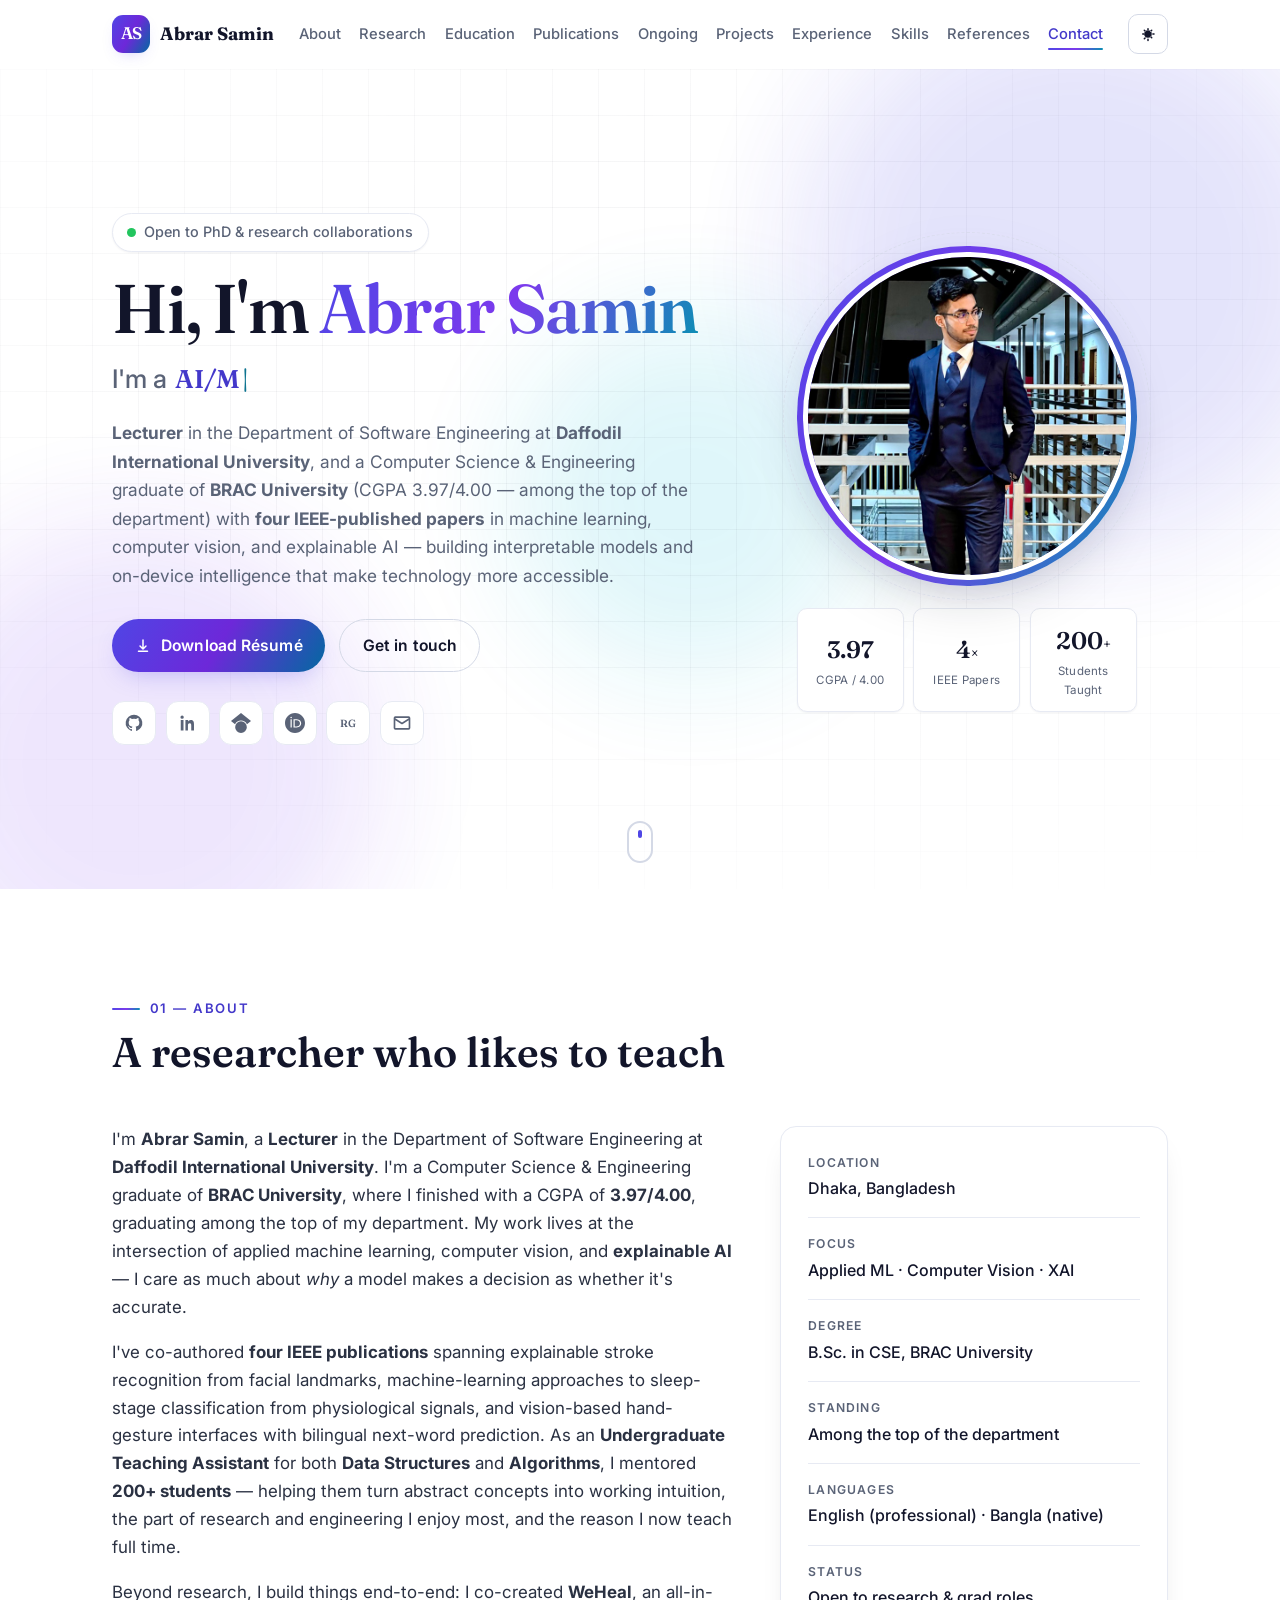
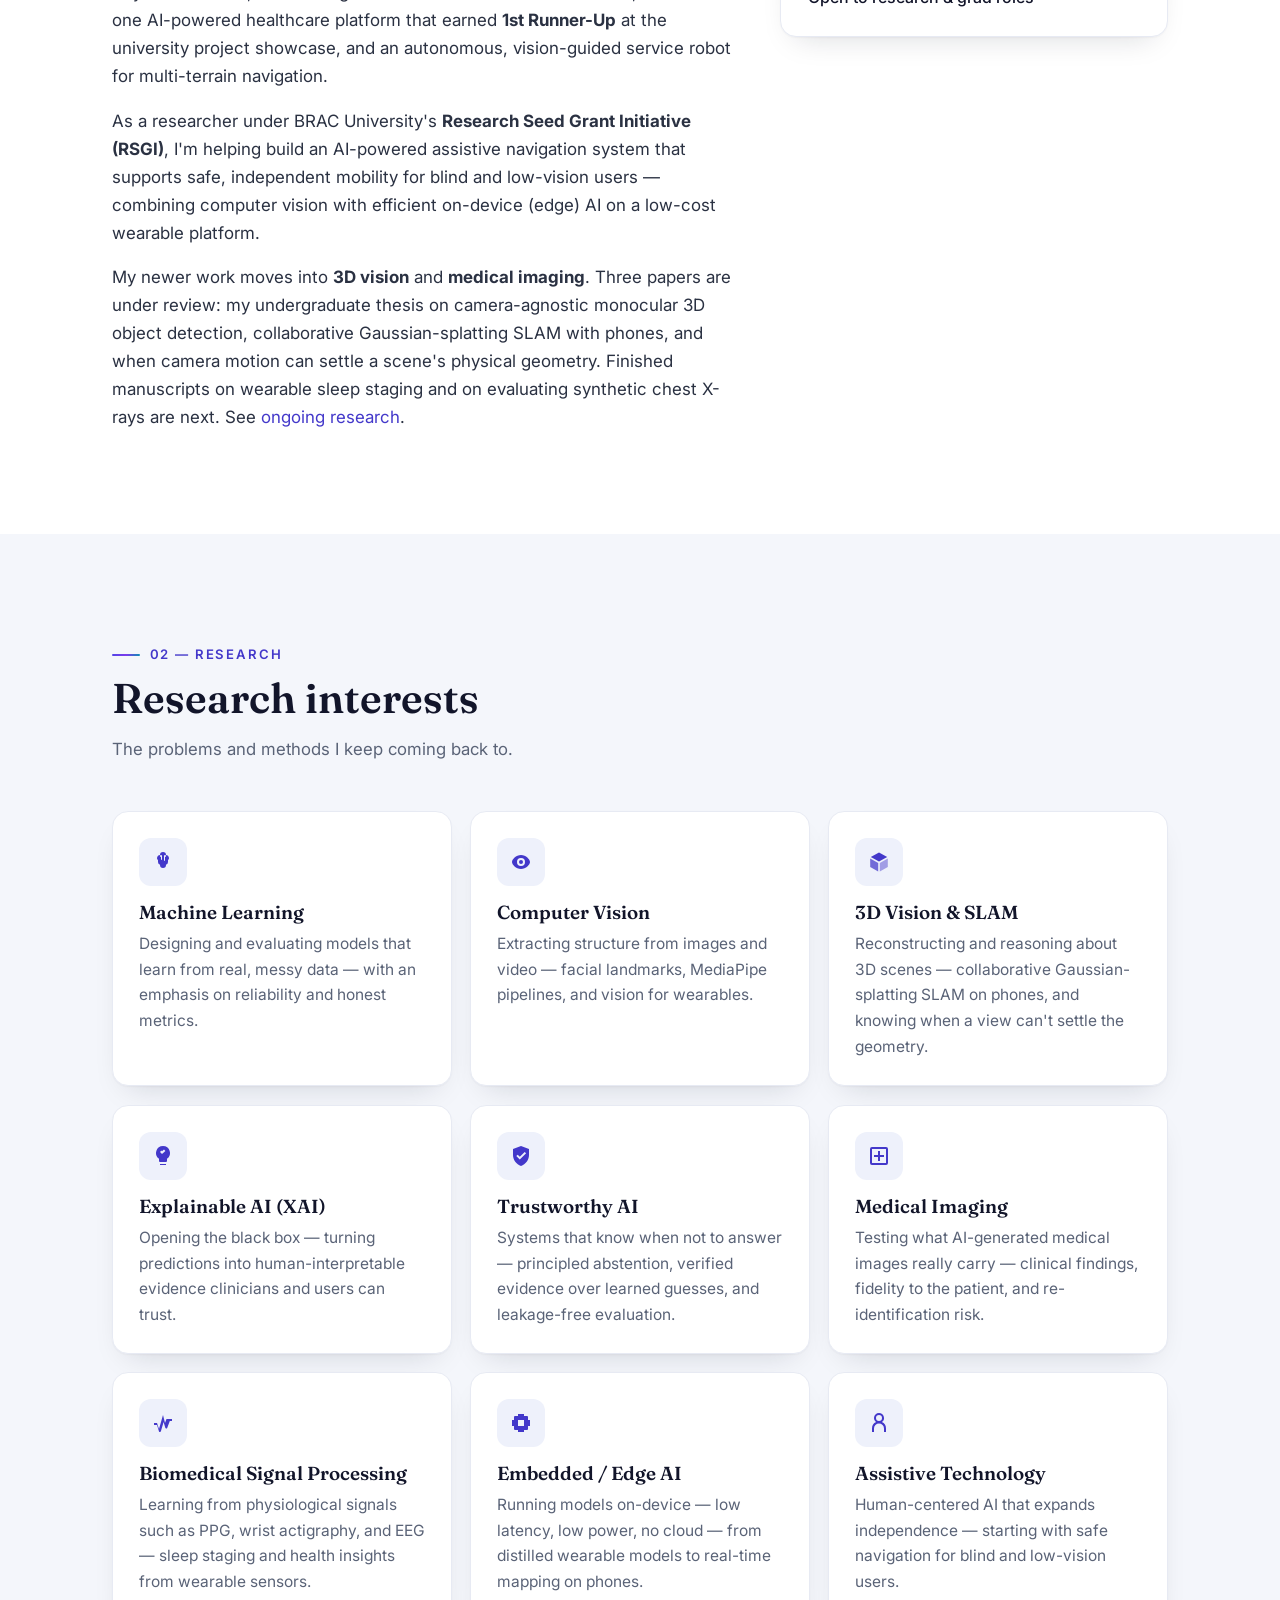
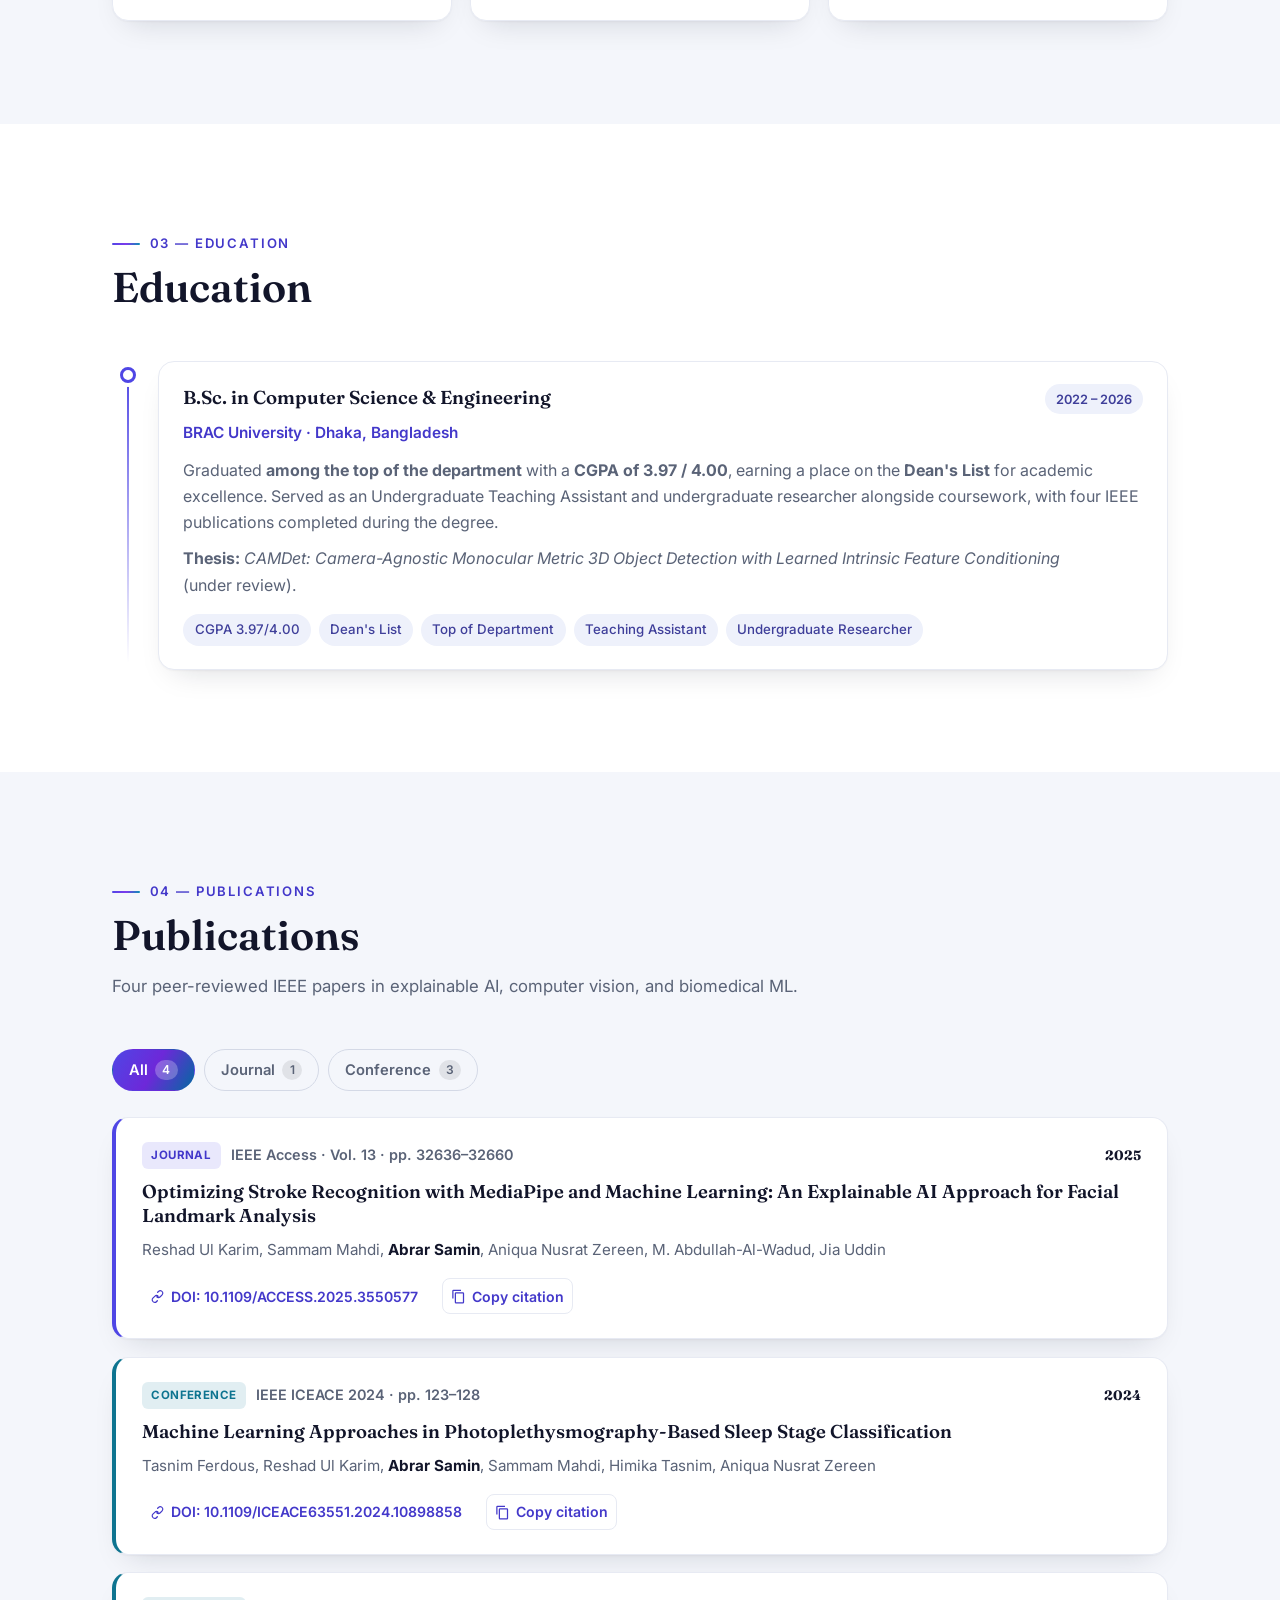
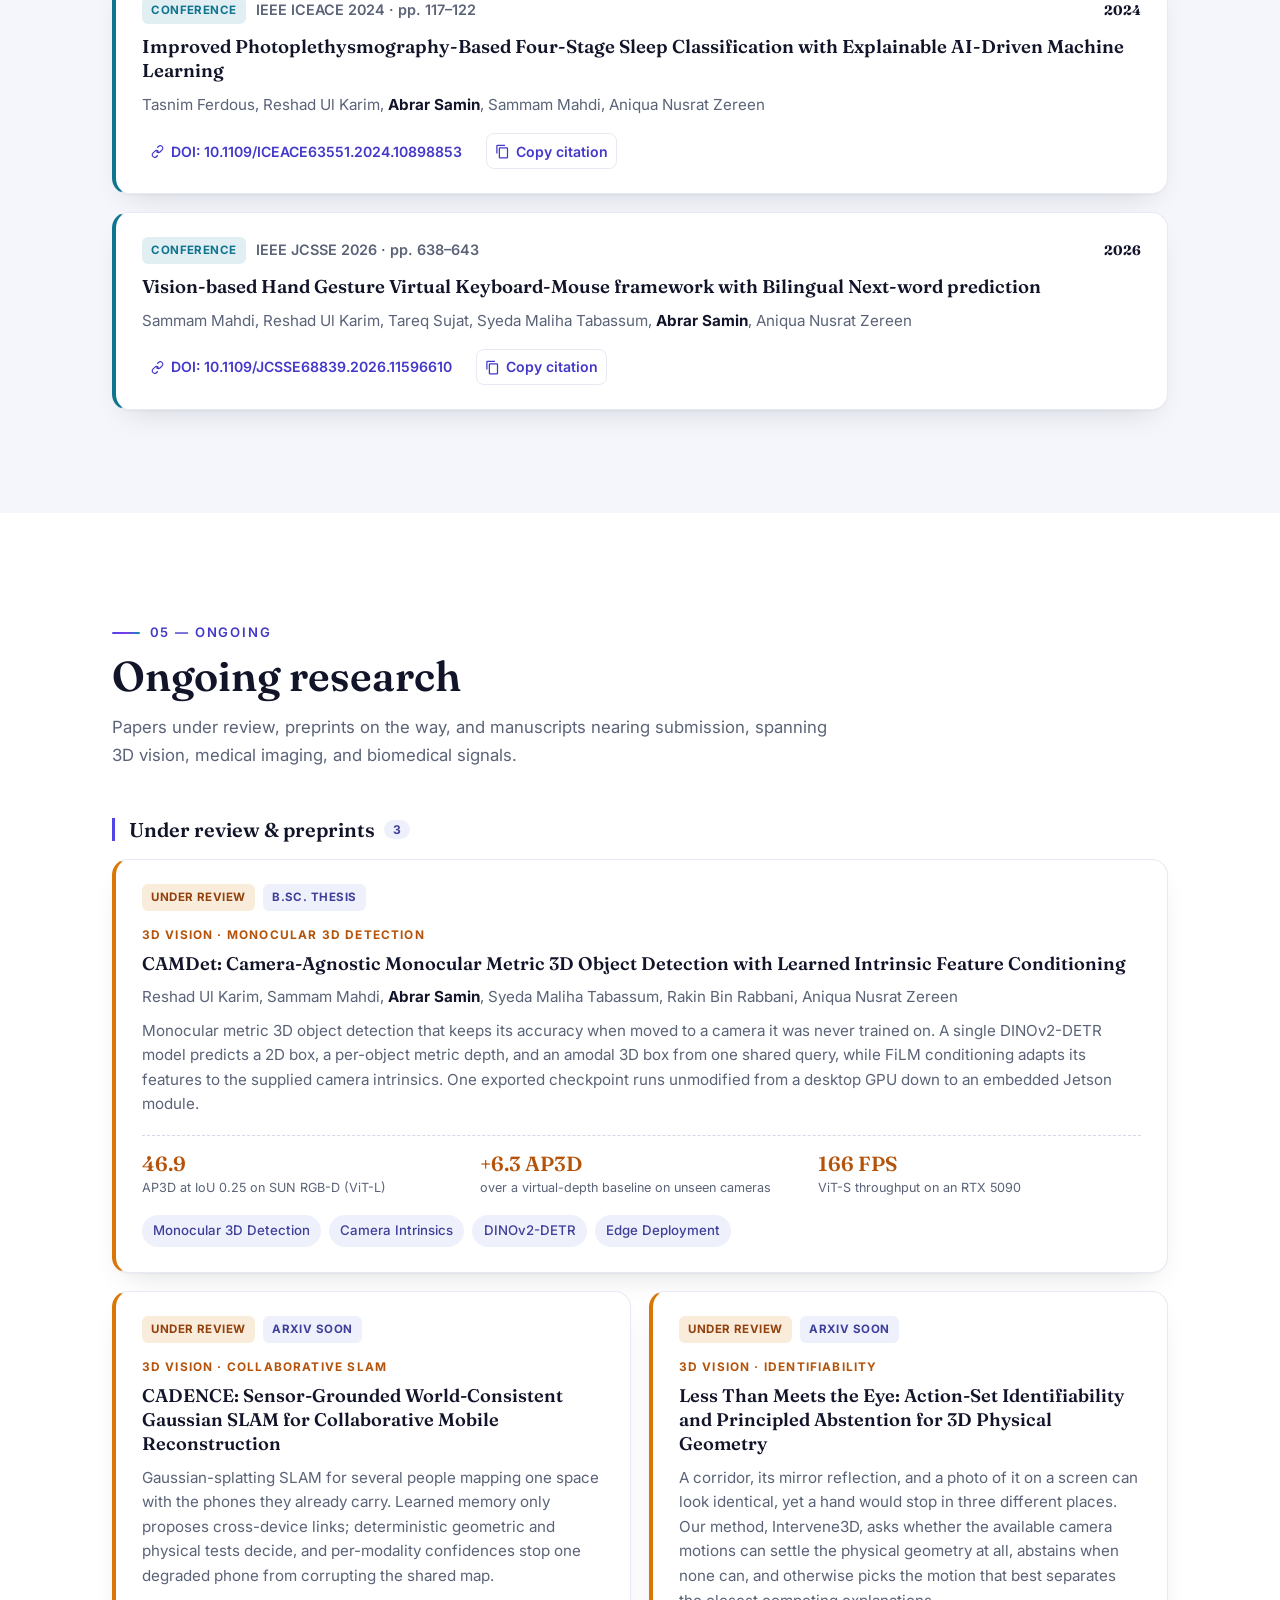
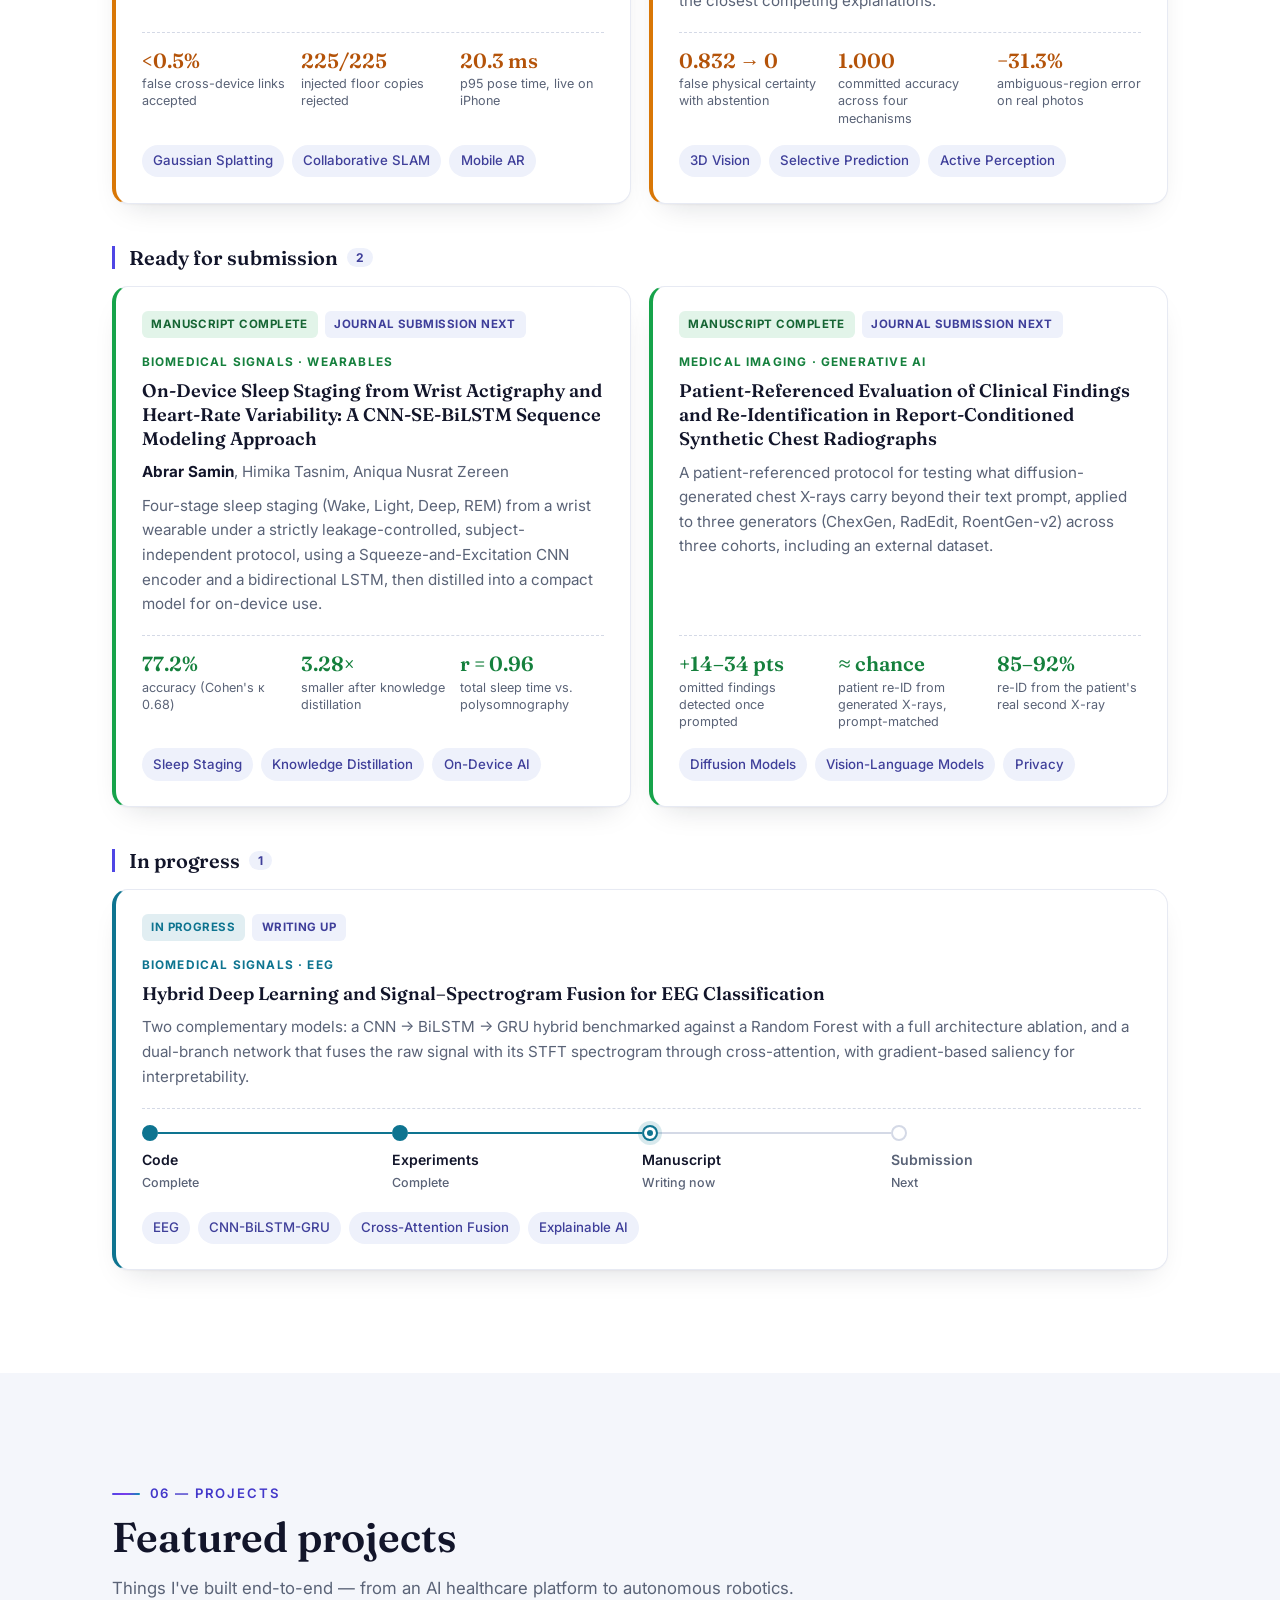
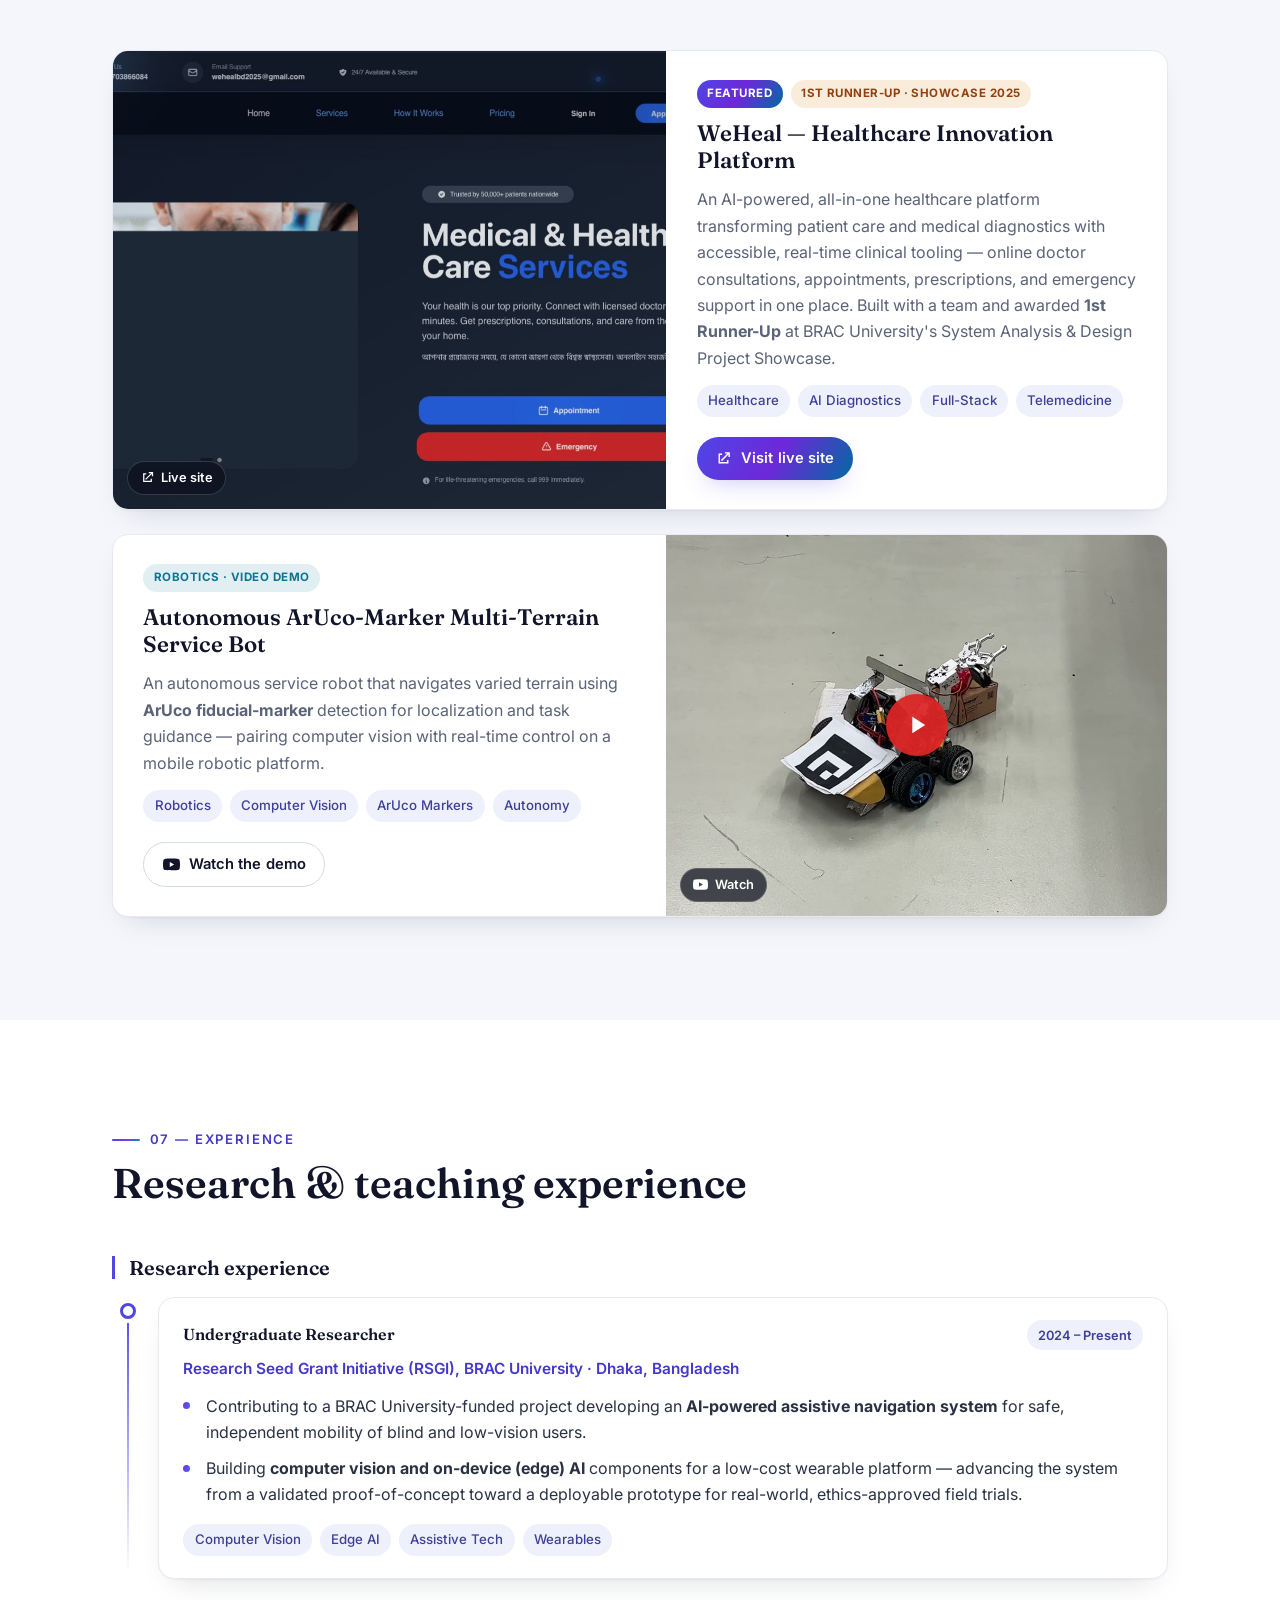
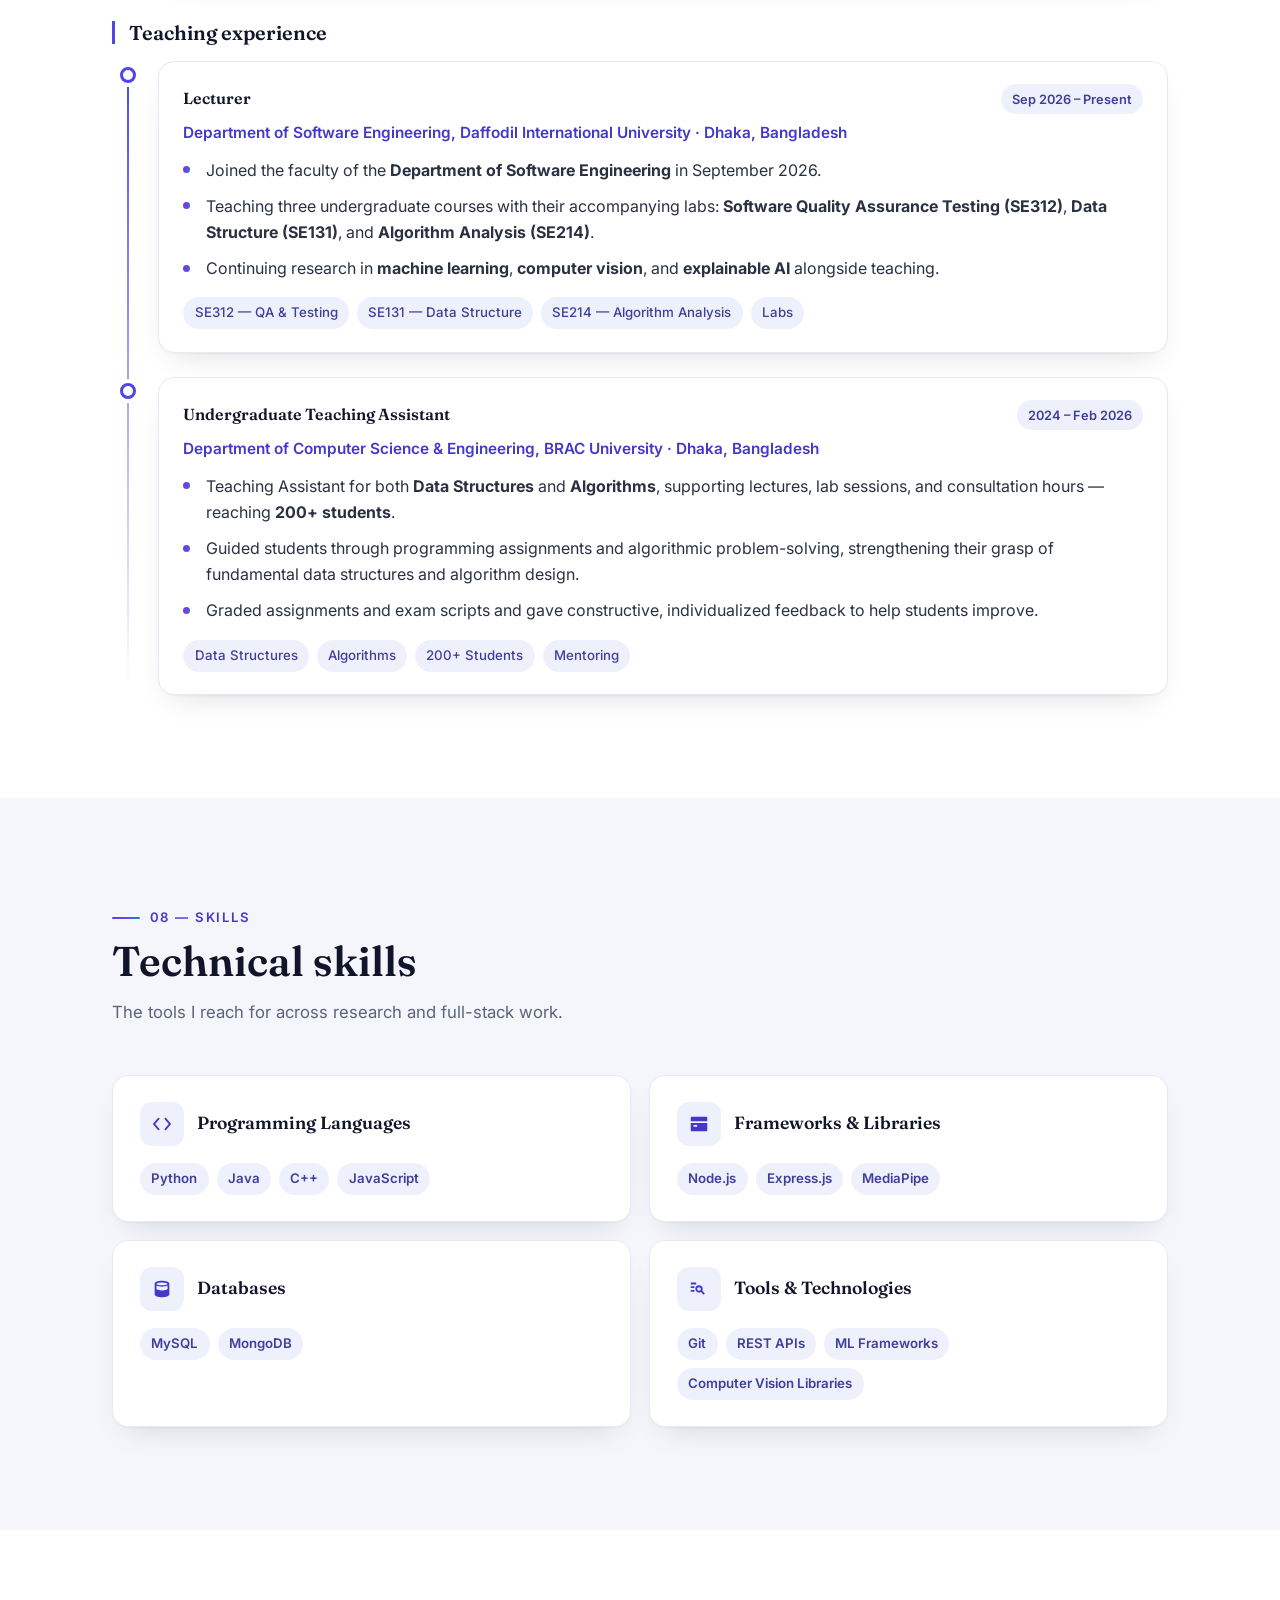
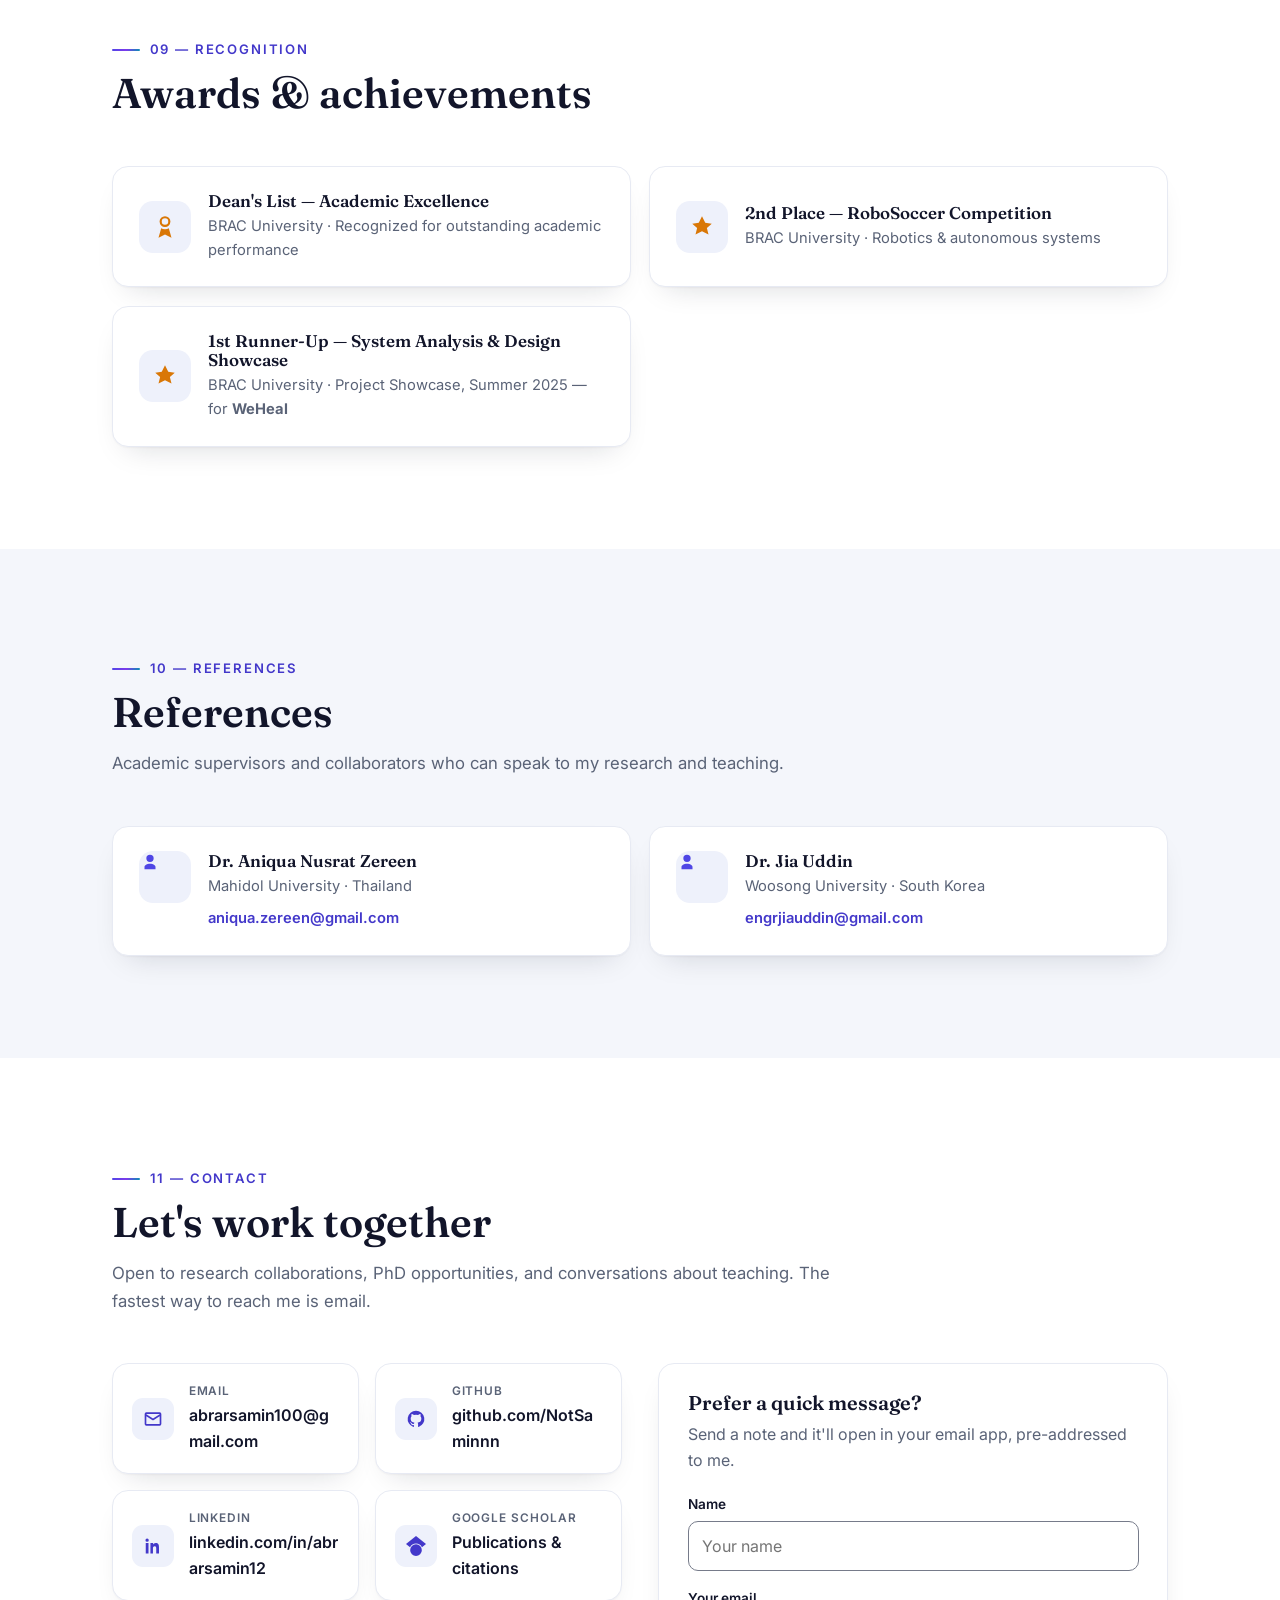
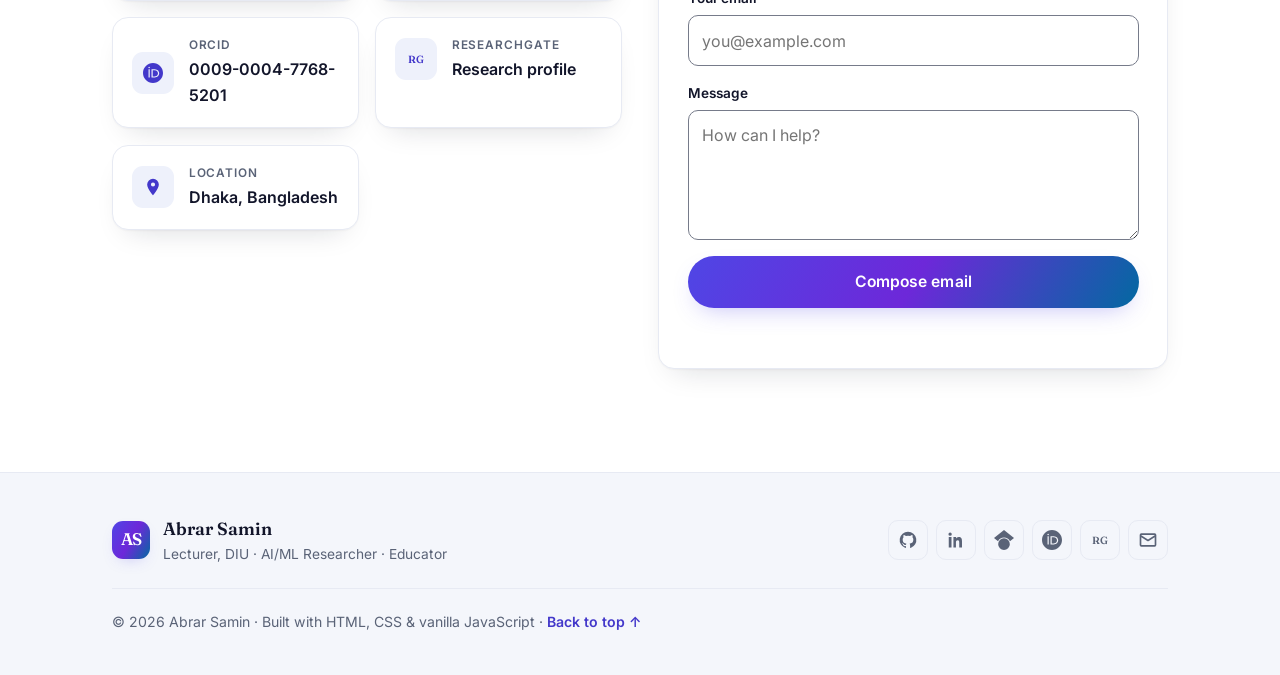
==== commit be20fd4a: "Add CAMDet thesis paper to Ongoing Research and Education CAMDet: Camera-Agnostic Monocular Metric 3" ====
--- a/index.html
+++ b/index.html
@@ -42,7 +42,7 @@
   <link rel="stylesheet" href="https://fonts.googleapis.com/css2?family=Fraunces:opsz,wght@9..144,400;9..144,500;9..144,600&family=Inter:wght@400;500;600;700&display=swap" />
 
   <!-- Styles -->
-  <link rel="stylesheet" href="style.css?v=20261109" />
+  <link rel="stylesheet" href="style.css?v=20261109b" />
 
   <!-- No-flash theme boot: set the saved/system theme before first paint -->
   <script>
@@ -245,10 +245,11 @@
               (edge) AI on a low-cost wearable platform.
             </p>
             <p>
-              My newer work moves into <strong>3D vision</strong> and <strong>medical imaging</strong>: two papers
-              are under review, on collaborative Gaussian-splatting SLAM with phones and on when camera motion can
-              settle a scene's physical geometry, alongside finished manuscripts on wearable sleep staging and on
-              evaluating synthetic chest X-rays. See <a href="#ongoing">ongoing research</a>.
+              My newer work moves into <strong>3D vision</strong> and <strong>medical imaging</strong>. Three papers
+              are under review: my undergraduate thesis on camera-agnostic monocular 3D object detection, collaborative
+              Gaussian-splatting SLAM with phones, and when camera motion can settle a scene's physical geometry.
+              Finished manuscripts on wearable sleep staging and on evaluating synthetic chest X-rays are next. See
+              <a href="#ongoing">ongoing research</a>.
             </p>
           </div>
 
@@ -365,6 +366,10 @@
                 <strong>CGPA of 3.97 / 4.00</strong>, earning a place on the <strong>Dean's List</strong> for
                 academic excellence. Served as an Undergraduate Teaching Assistant and undergraduate researcher
                 alongside coursework, with four IEEE publications completed during the degree.
+              </p>
+              <p class="timeline-desc timeline-thesis">
+                <strong>Thesis:</strong> <em>CAMDet: Camera-Agnostic Monocular Metric 3D Object Detection with Learned
+                Intrinsic Feature Conditioning</em> (under&nbsp;review).
               </p>
               <ul class="tag-list">
                 <li class="tag">CGPA 3.97/4.00</li>
@@ -518,8 +523,37 @@
         </header>
 
         <!-- Under review -->
-        <h3 class="subsection-title work-group reveal">Under review &amp; preprints <span class="count-pill">2</span></h3>
+        <h3 class="subsection-title work-group reveal">Under review &amp; preprints <span class="count-pill">3</span></h3>
         <ul class="work-grid">
+          <li class="work-card work-card-wide card reveal" data-status="review">
+            <div class="work-body">
+              <div class="work-badges">
+                <span class="pub-badge badge-review">Under review</span>
+                <span class="pub-badge badge-next">B.Sc. thesis</span>
+              </div>
+              <p class="work-area">3D Vision · Monocular 3D Detection</p>
+              <h4 class="pub-title">CAMDet: Camera-Agnostic Monocular Metric 3D Object Detection with Learned Intrinsic Feature Conditioning</h4>
+              <p class="pub-authors">Reshad Ul Karim, Sammam Mahdi, <span class="me">Abrar Samin</span>, Syeda Maliha Tabassum, Rakin Bin Rabbani, Aniqua Nusrat Zereen</p>
+              <p class="work-desc">
+                Monocular metric 3D object detection that keeps its accuracy when moved to a camera it was never trained
+                on. A single DINOv2-DETR model predicts a 2D box, a per-object metric depth, and an amodal 3D box from one
+                shared query, while FiLM conditioning adapts its features to the supplied camera intrinsics. One exported
+                checkpoint runs unmodified from a desktop GPU down to an embedded Jetson module.
+              </p>
+            </div>
+            <ul class="work-stats" aria-label="Key results">
+              <li><span class="work-stat-num">46.9</span><span class="work-stat-label">AP3D at IoU 0.25 on SUN RGB-D (ViT-L)</span></li>
+              <li><span class="work-stat-num">+6.3 AP3D</span><span class="work-stat-label">over a virtual-depth baseline on unseen cameras</span></li>
+              <li><span class="work-stat-num">166 FPS</span><span class="work-stat-label">ViT-S throughput on an RTX 5090</span></li>
+            </ul>
+            <ul class="tag-list">
+              <li class="tag">Monocular 3D Detection</li>
+              <li class="tag">Camera Intrinsics</li>
+              <li class="tag">DINOv2-DETR</li>
+              <li class="tag">Edge Deployment</li>
+            </ul>
+          </li>
+
           <li class="work-card card reveal" data-status="review">
             <div class="work-body">
               <div class="work-badges">
--- a/style.css
+++ b/style.css
@@ -330,6 +330,7 @@
 .timeline-top { display: flex; flex-wrap: wrap; align-items: baseline; justify-content: space-between; gap: 0.5rem 1rem; }
 .timeline-org { color: var(--brand-strong); font-weight: 600; margin: 0.35rem 0 0.7rem; font-size: 0.96rem; }
 .timeline-desc { color: var(--text-muted); }
+.timeline-thesis { margin-top: 0.6rem; }
 .timeline-card .tag-list { margin-top: 1rem; }
 
 /* --------------------------- 8. SECTION-SPECIFIC -------------------------- */
